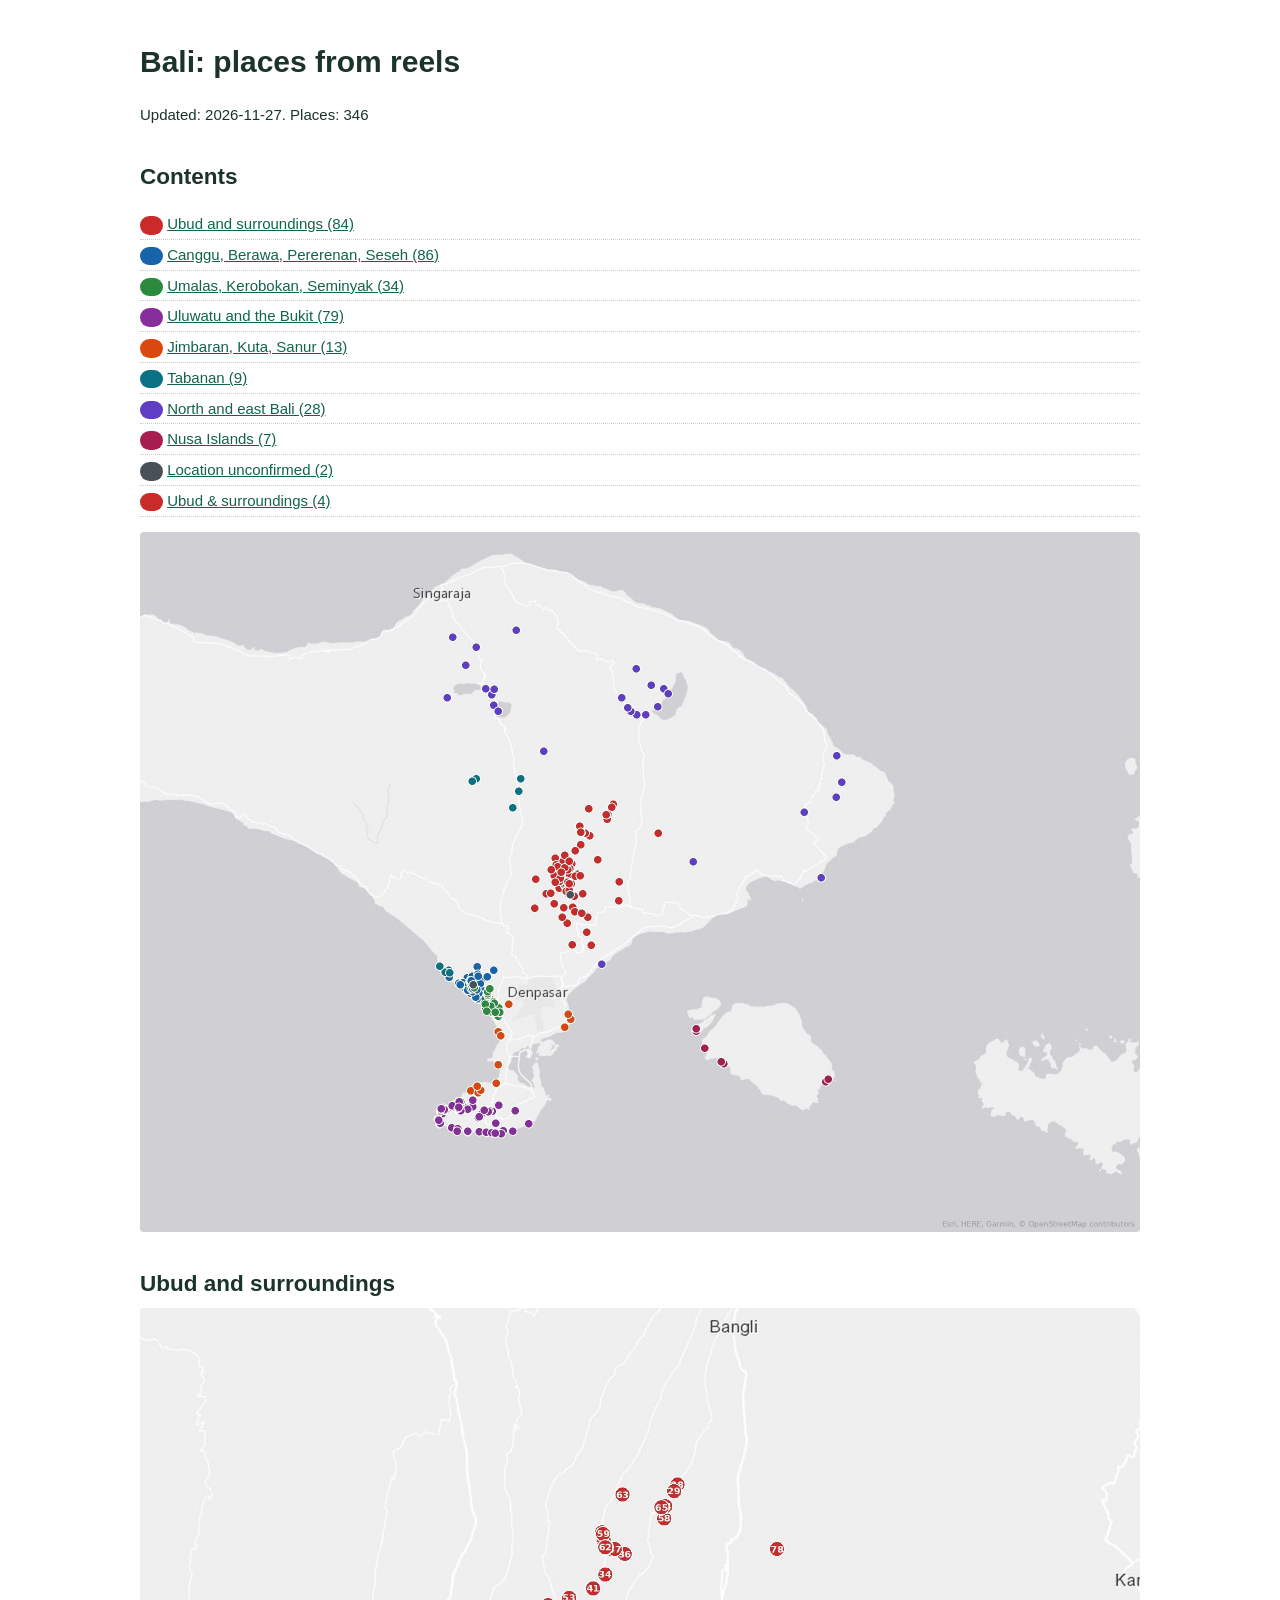
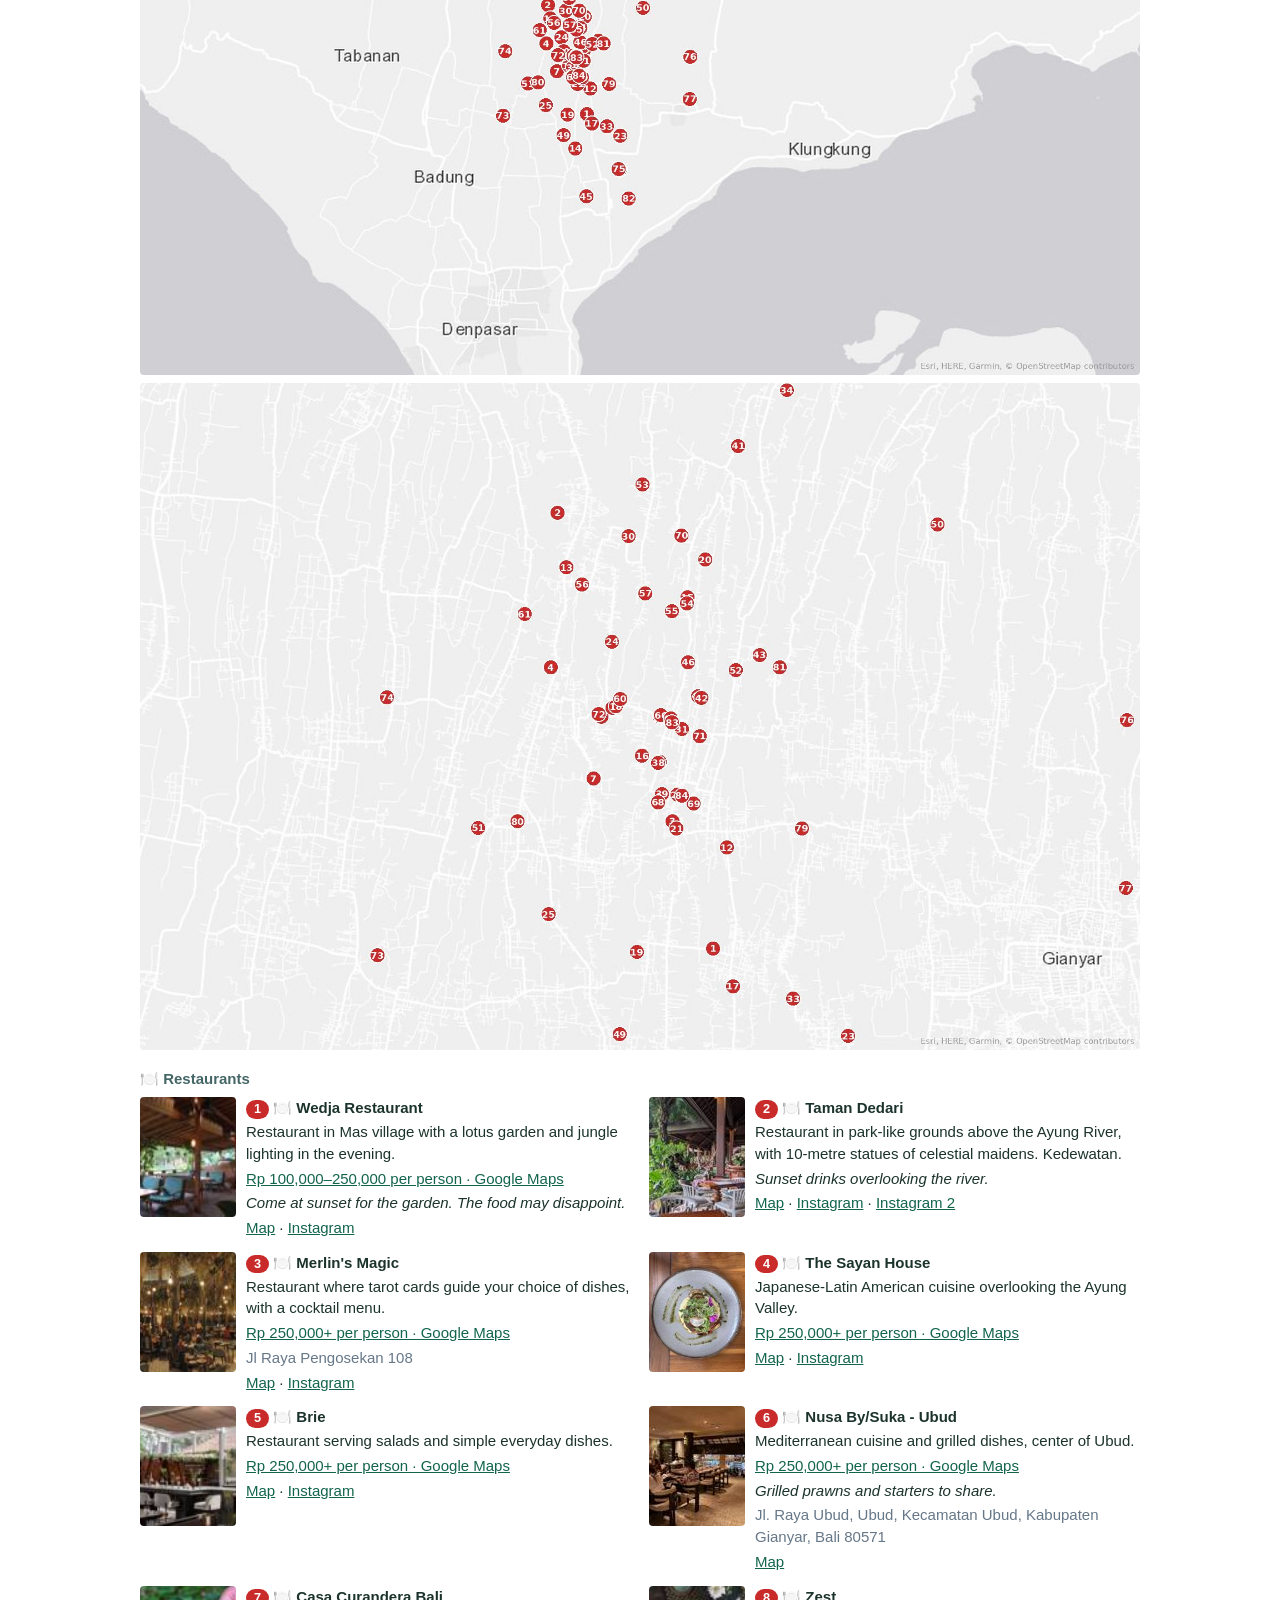
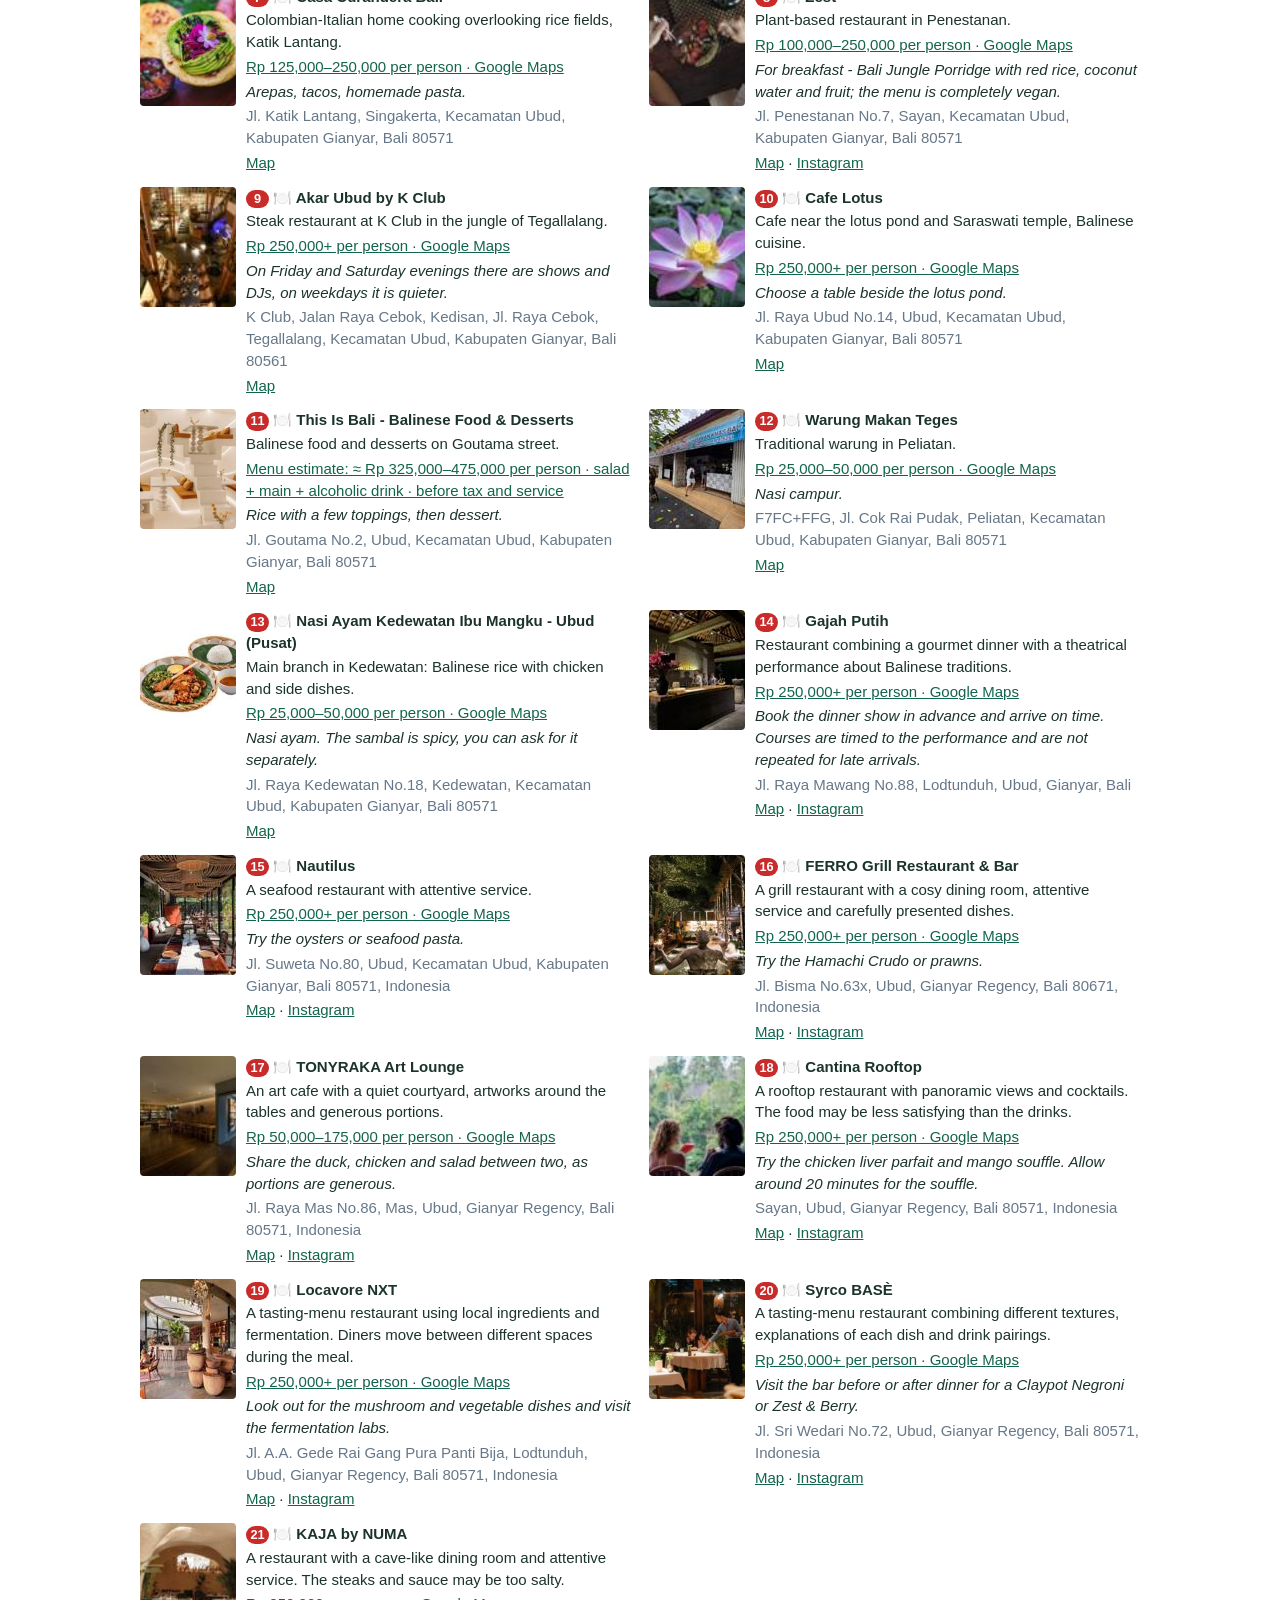
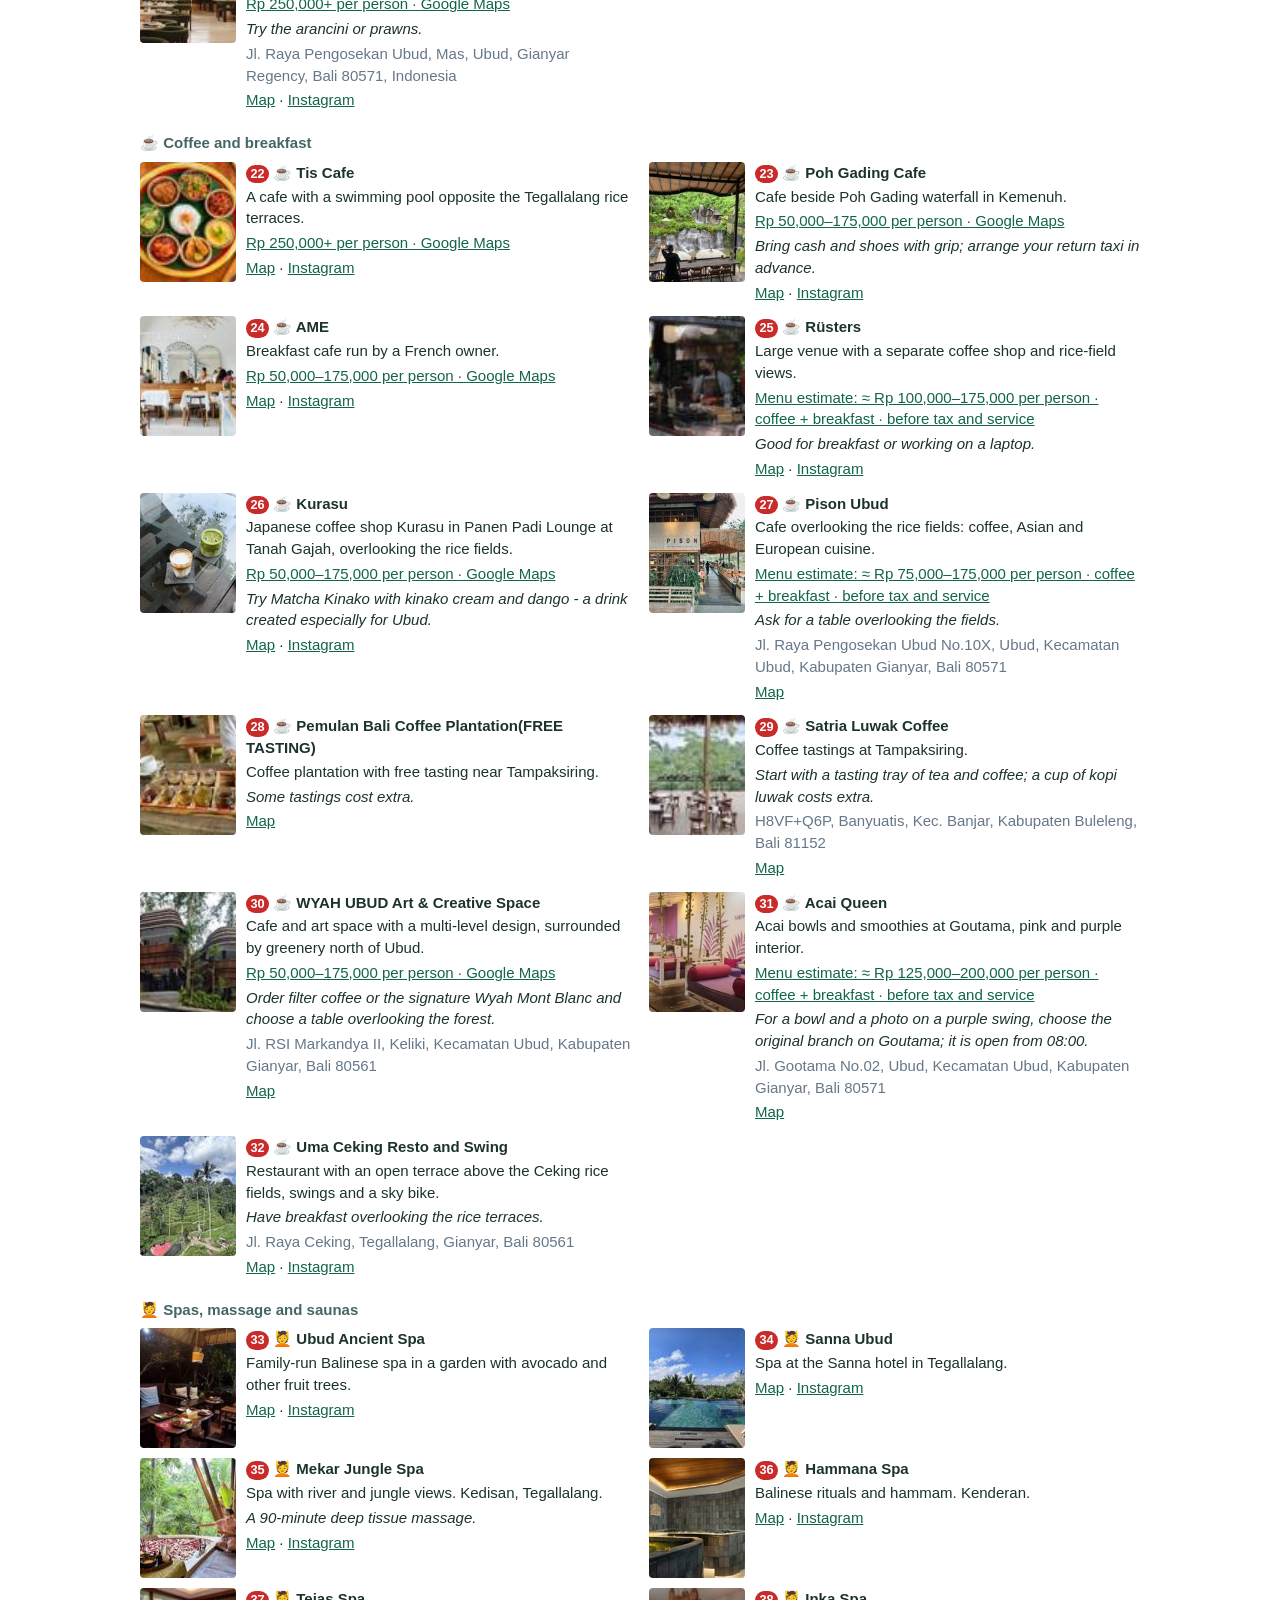
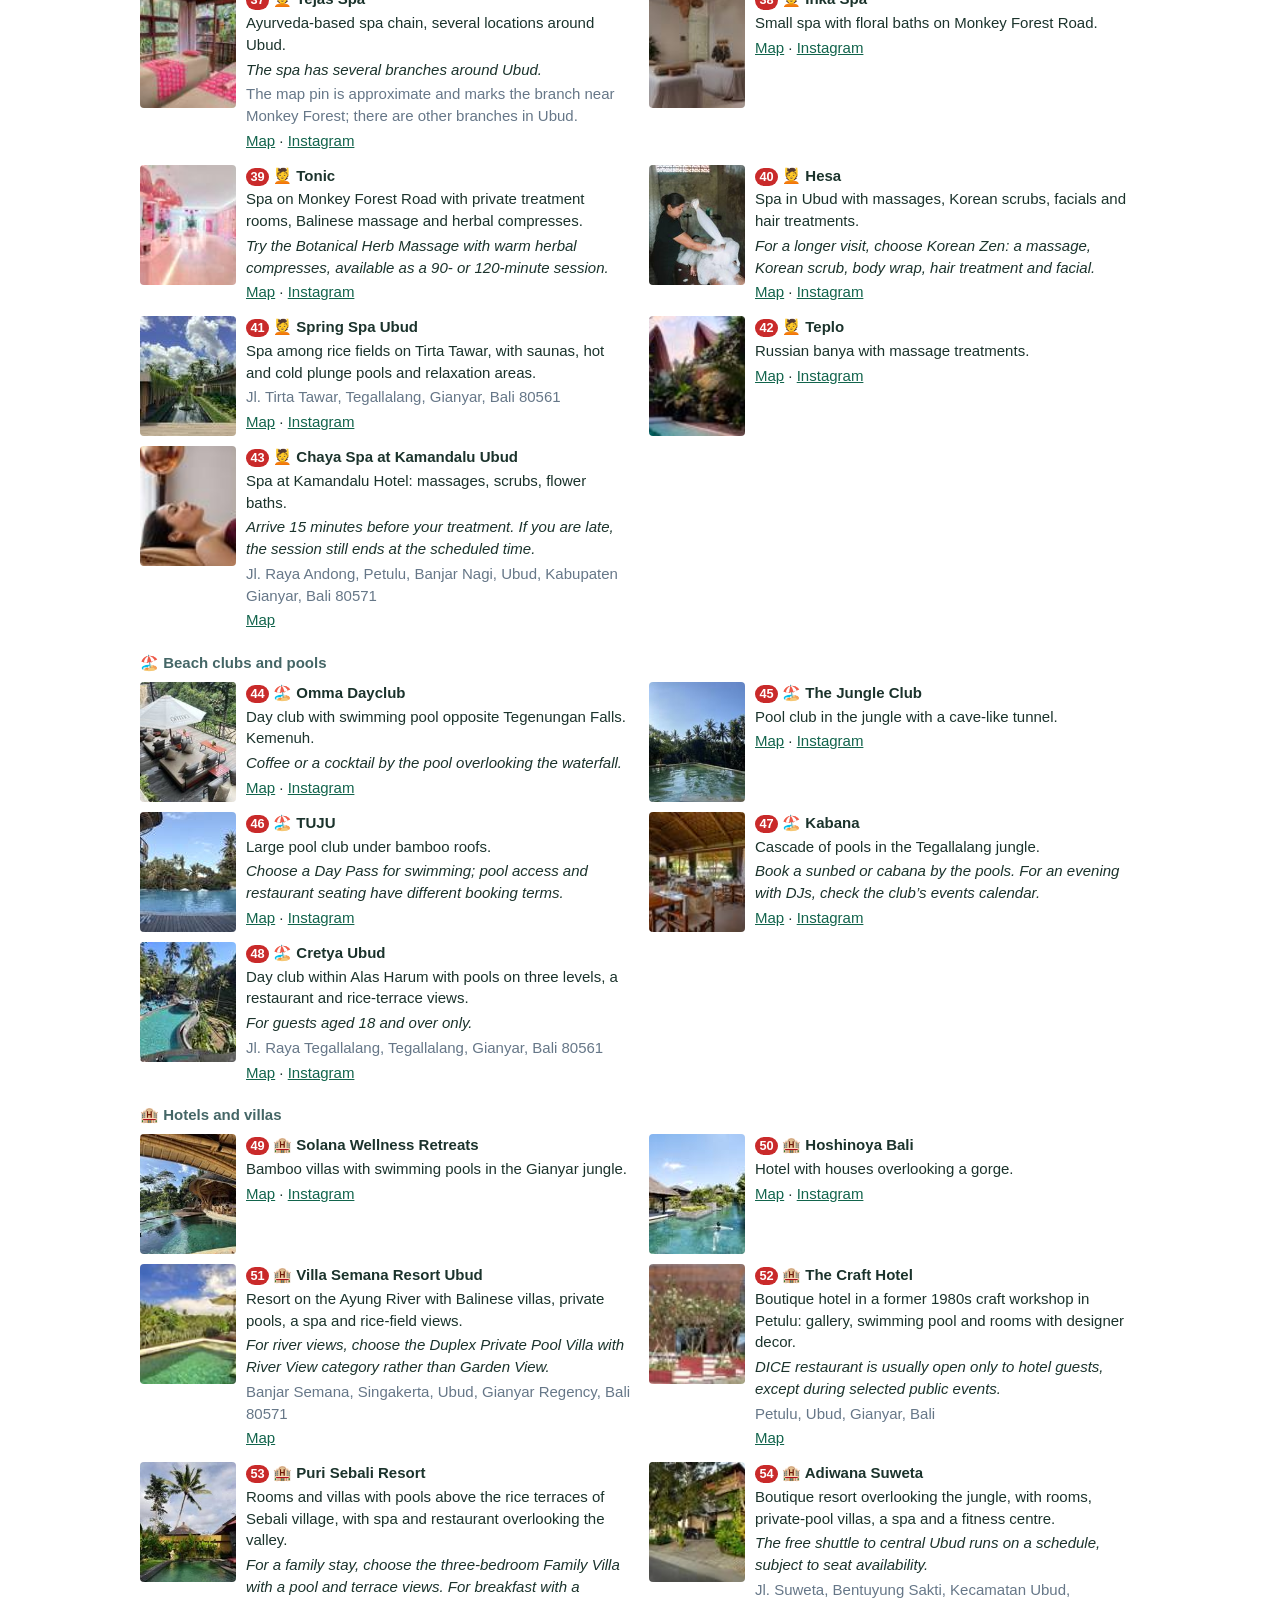
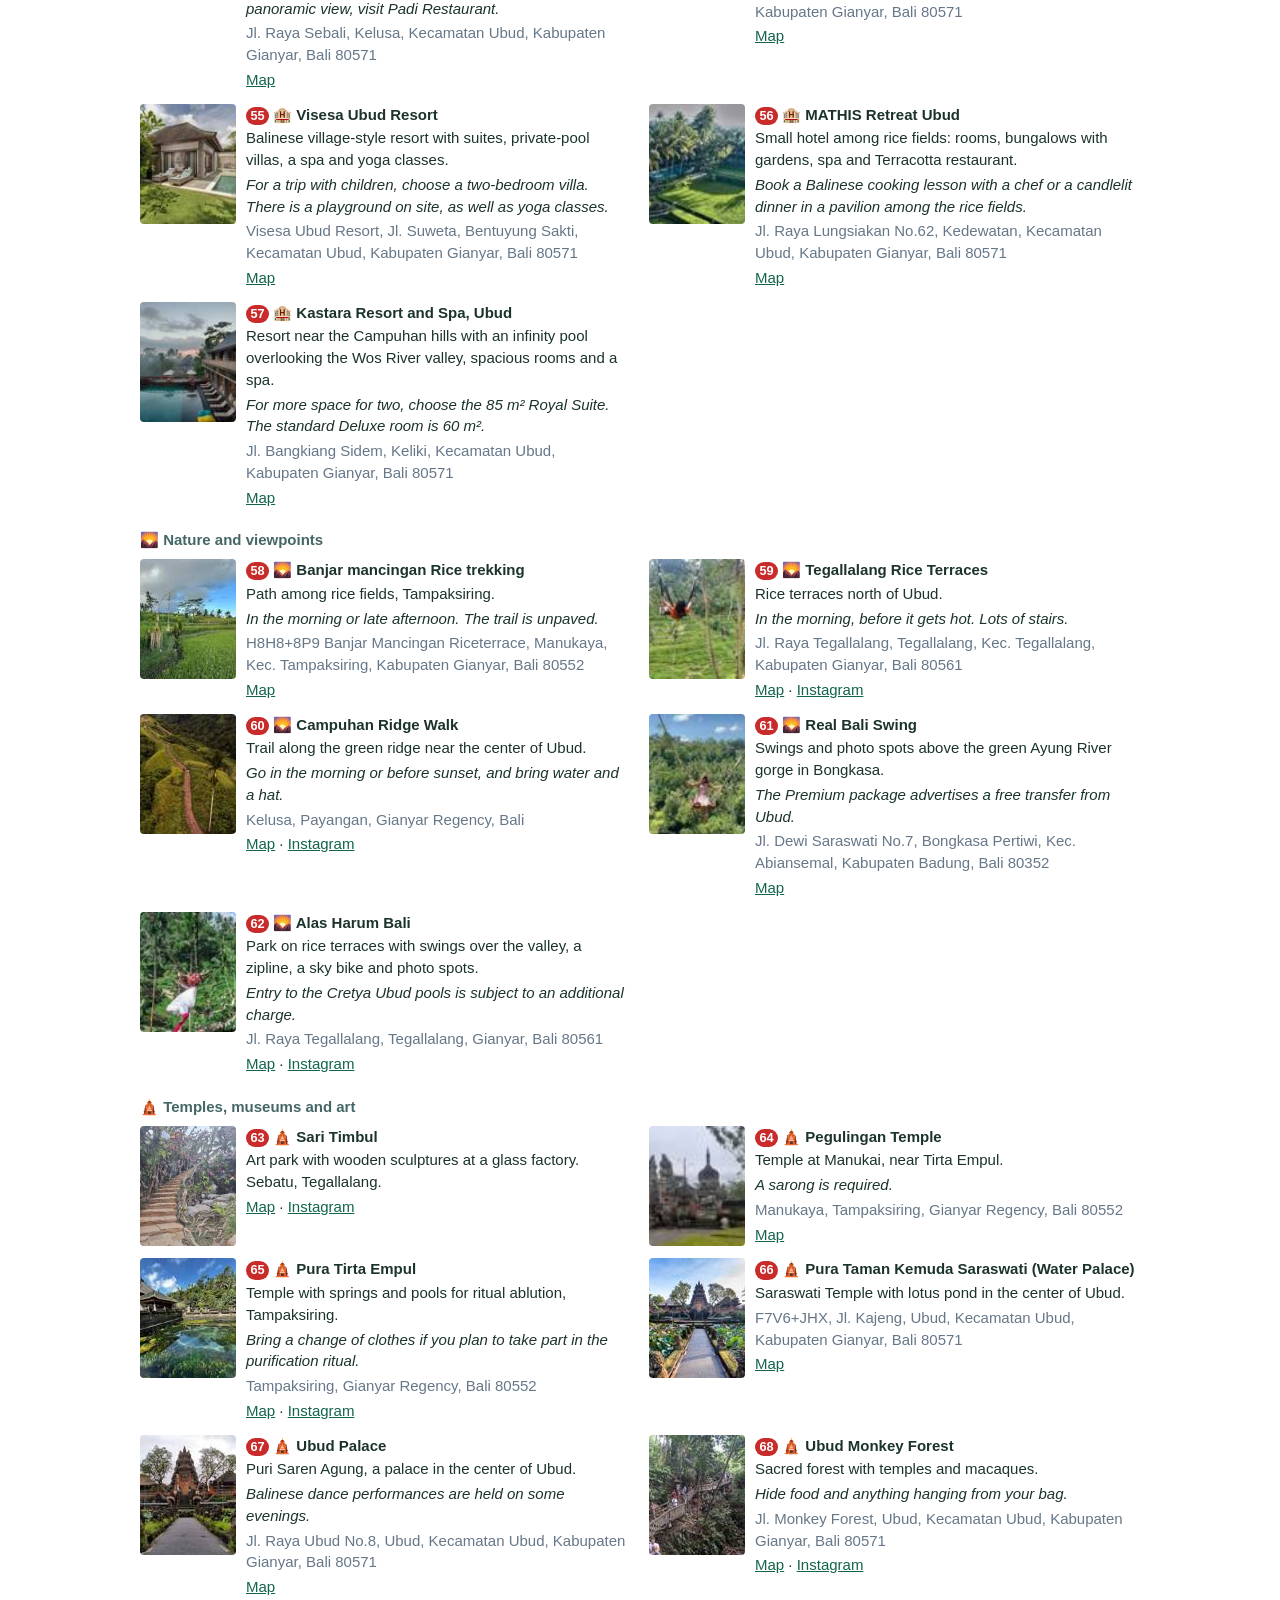
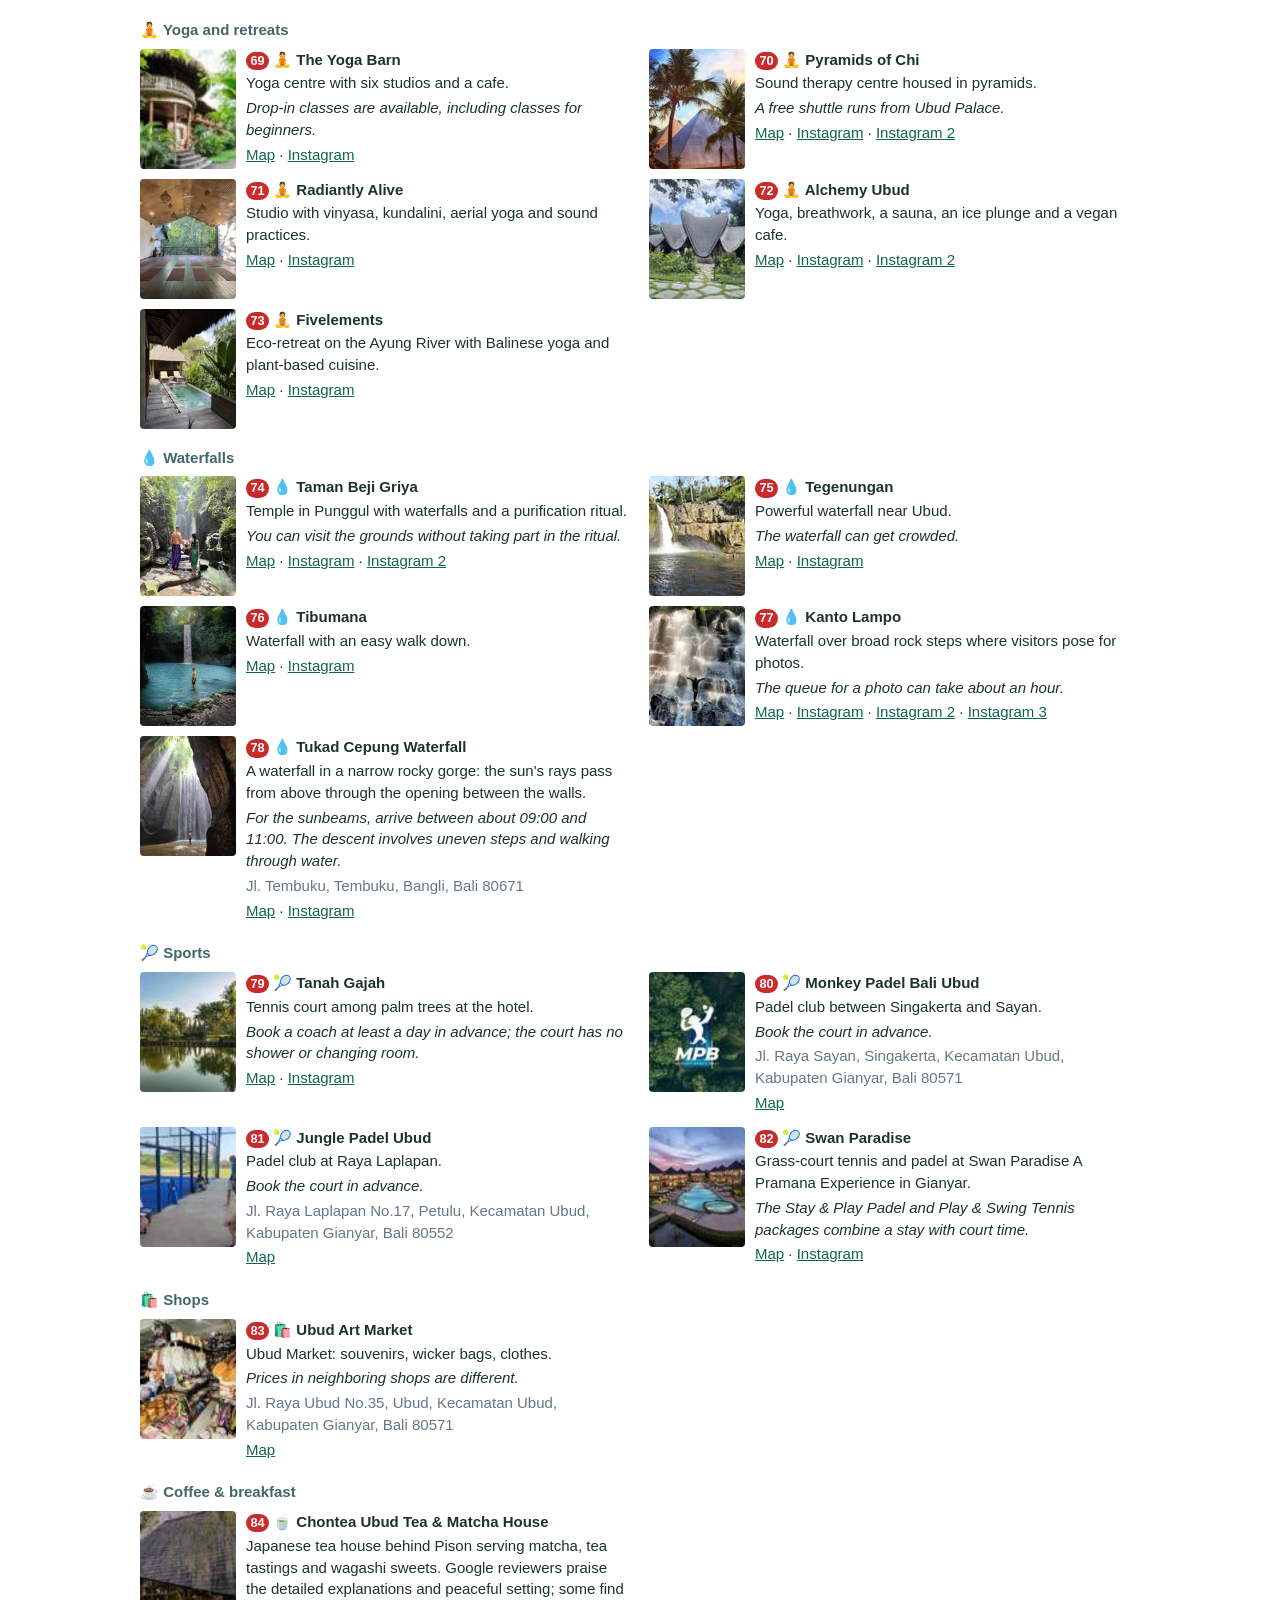
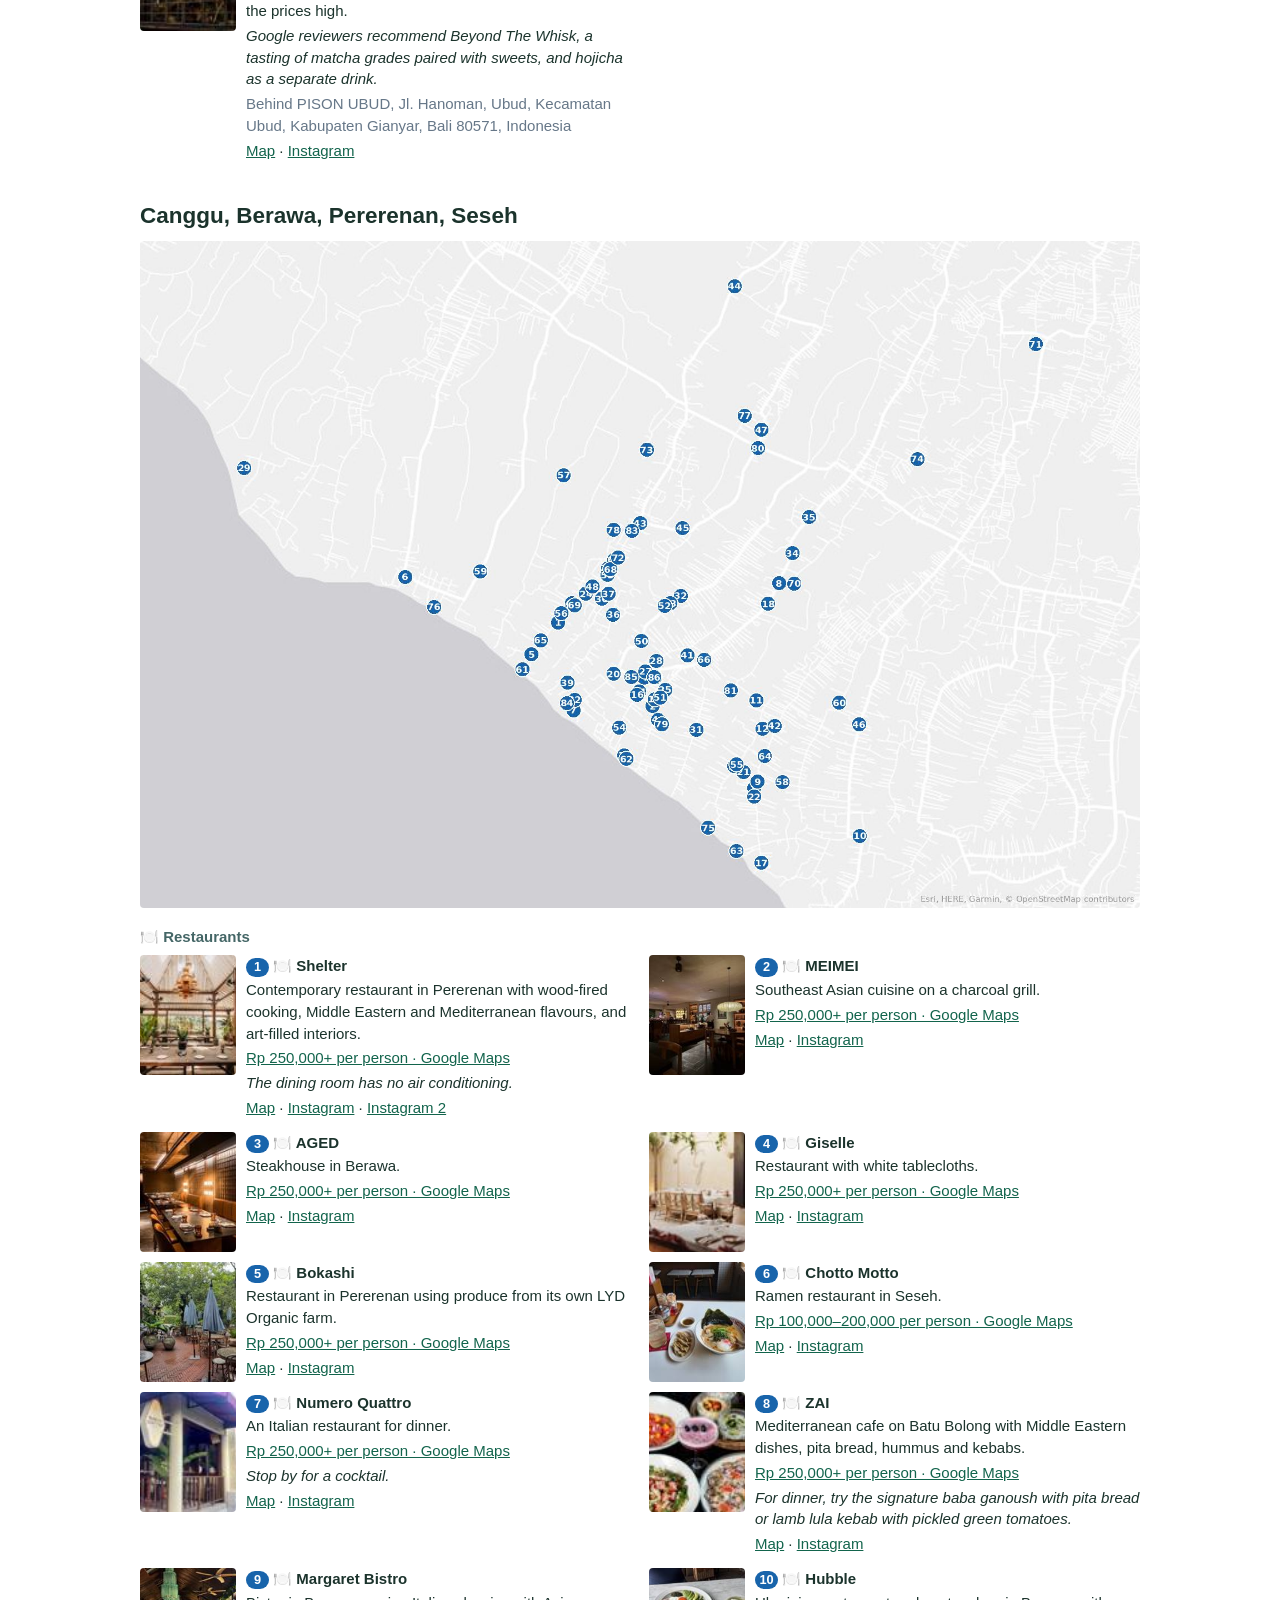
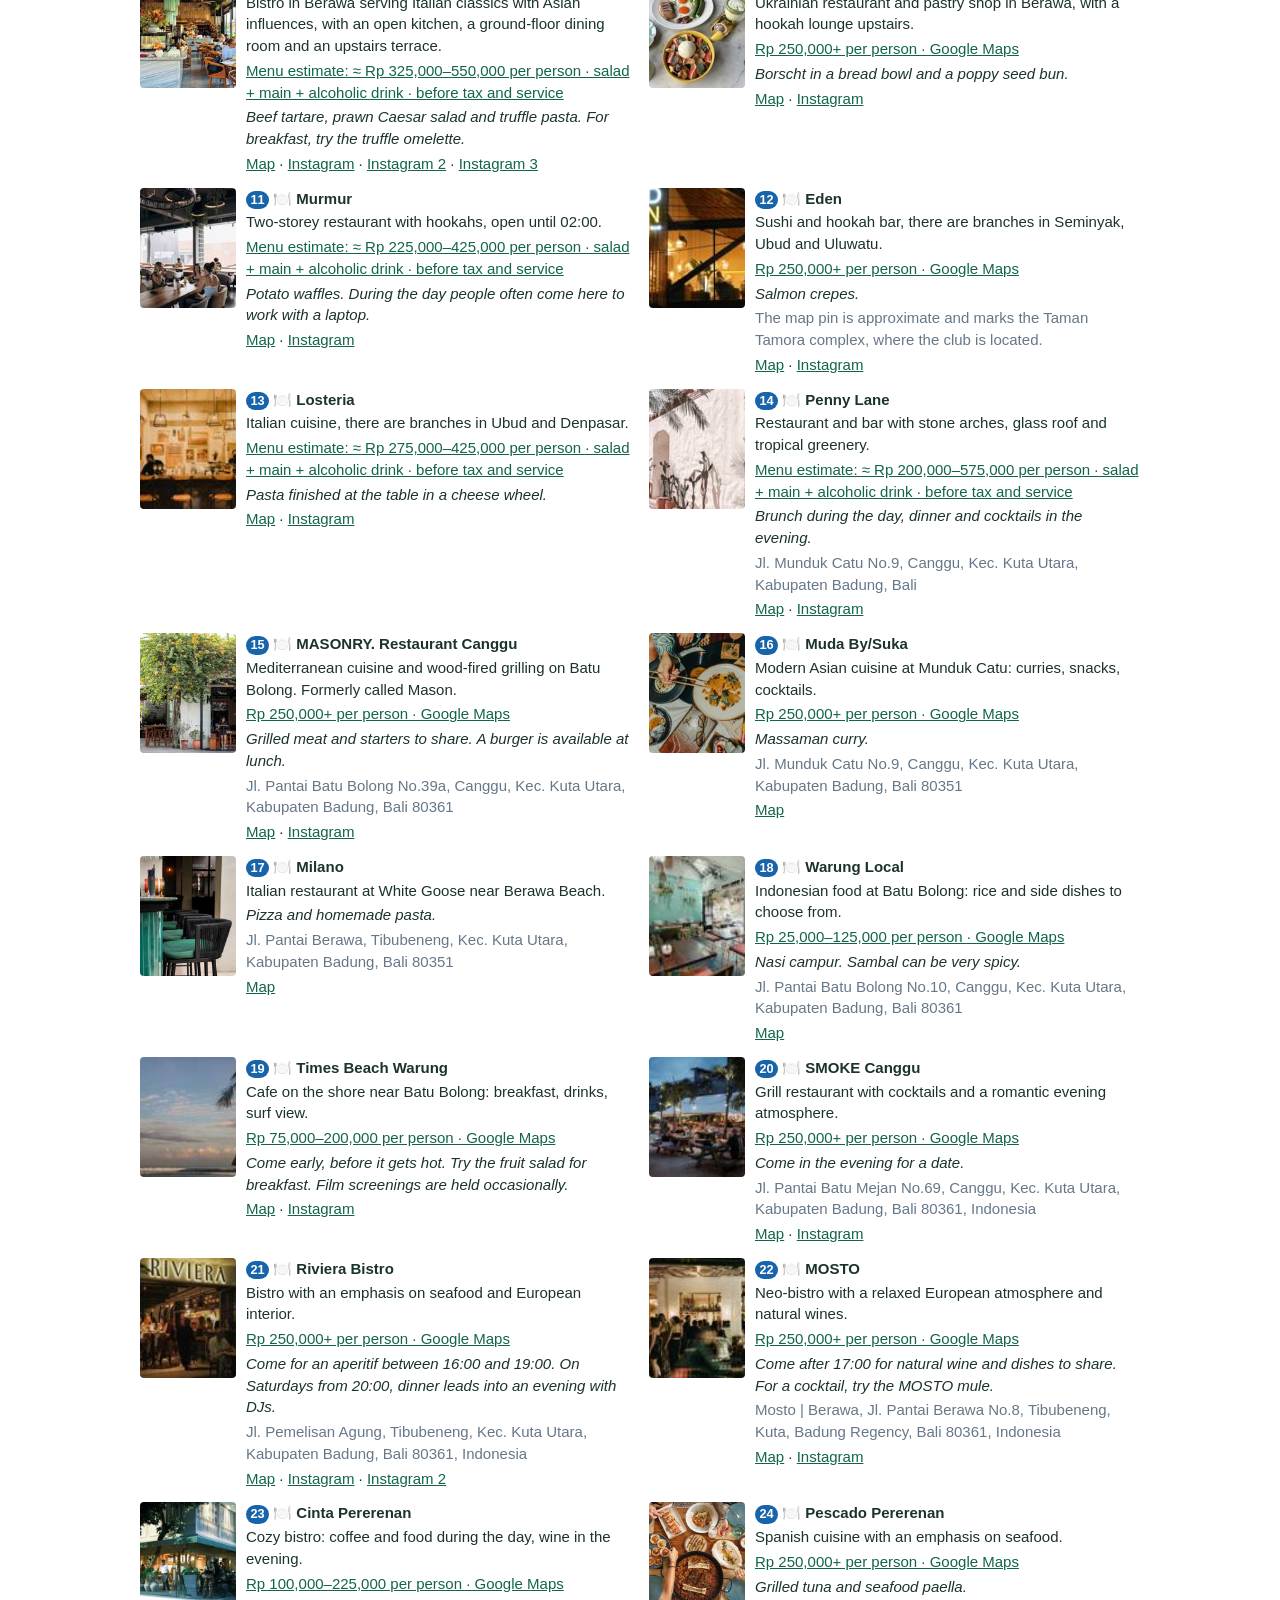
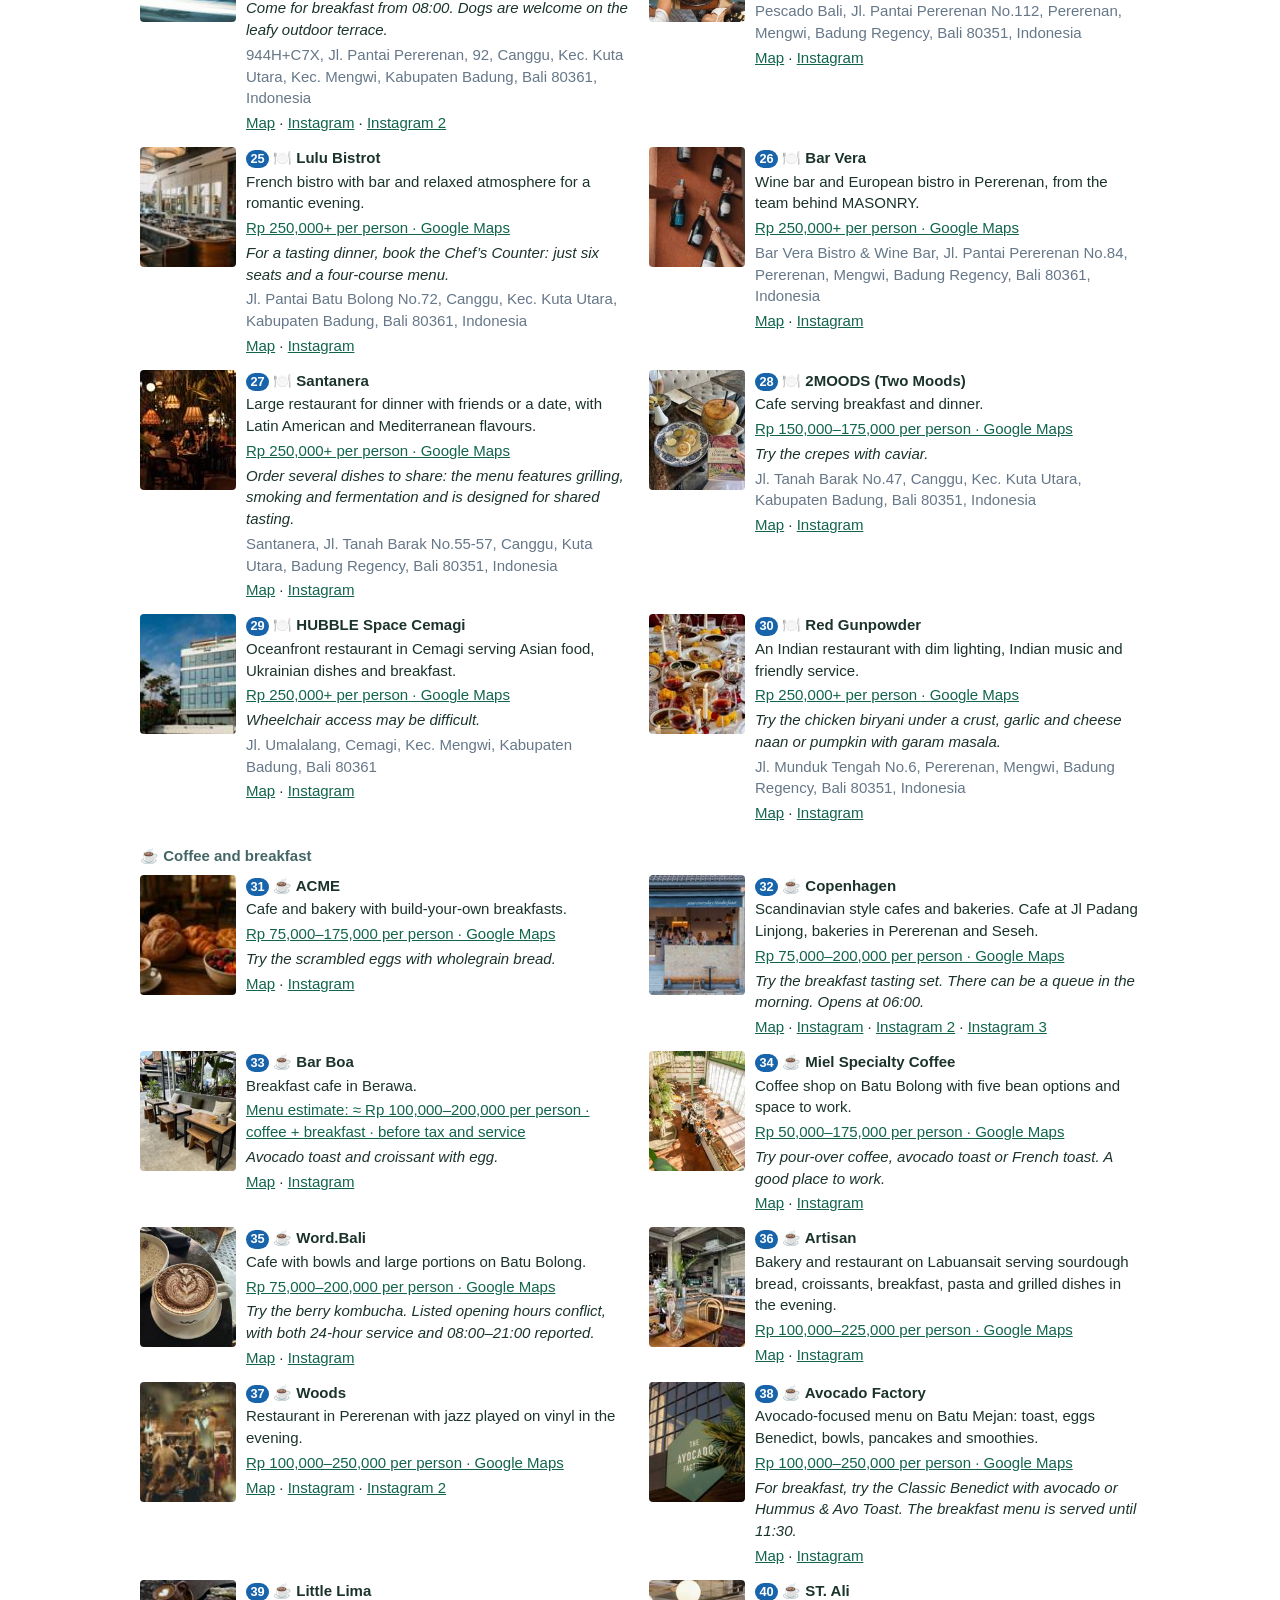
==== downloads/Bali-places-en.html @ dd390850 "Publish Bali guide" ====
<!doctype html><html lang="en"><meta charset="utf-8"><meta name="viewport" content="width=device-width,initial-scale=1"><title>Bali — place guide</title><style>body{font:15px/1.45 Arial,sans-serif;color:#1b332c;max-width:1000px;margin:auto;padding:20px;background:#fff}a{color:#12644c}h2{margin:36px 0 4px}h3{margin:18px 0 8px;font-size:1em;color:#466}.toc ol{padding:0;list-style:none}.toc li{display:flex;gap:6px;padding:4px 0;border-bottom:1px dotted #ccc}.toc a{flex:1}.toc span{color:#678}.grid{display:grid;grid-template-columns:1fr 1fr;gap:10px 18px}.card{display:flex;gap:10px;break-inside:avoid}.card img{width:96px;height:120px;object-fit:cover;flex:none;border-radius:4px}.map{display:block;width:100%;height:auto;margin:8px 0;border-radius:4px}.n{display:inline-block;min-width:1.5em;padding:0 2px;margin-right:4px;border-radius:1em;color:#fff;text-align:center;font-size:.85em}.card h4{margin:0 0 2px;font-size:1em}.card p{margin:0 0 3px}.tip{font-style:italic}.muted{color:#678}@page{size:A4;margin:12mm 12mm 14mm;@bottom-center{content:counter(page);font:9px Arial,sans-serif;color:#789}}@media print{body{font-size:10px;padding:0;max-width:none}.area{break-before:page}h2{margin-top:0}h2,h3{break-after:avoid}.card img{width:64px;height:80px}}@media(max-width:600px){.grid{grid-template-columns:1fr}}</style><body><h1>Bali: places from reels</h1><p>Updated: 2026-11-27. Places: 346</p><nav class="toc"><h2>Contents</h2><ol><li><a href="#area-0"><b class="n" style="background:#c92a2a">&nbsp;</b>Ubud and surroundings (84)</a></li><li><a href="#area-1"><b class="n" style="background:#1864ab">&nbsp;</b>Canggu, Berawa, Pererenan, Seseh (86)</a></li><li><a href="#area-2"><b class="n" style="background:#2b8a3e">&nbsp;</b>Umalas, Kerobokan, Seminyak (34)</a></li><li><a href="#area-3"><b class="n" style="background:#862e9c">&nbsp;</b>Uluwatu and the Bukit (79)</a></li><li><a href="#area-4"><b class="n" style="background:#d9480f">&nbsp;</b>Jimbaran, Kuta, Sanur (13)</a></li><li><a href="#area-5"><b class="n" style="background:#0b7285">&nbsp;</b>Tabanan (9)</a></li><li><a href="#area-6"><b class="n" style="background:#5f3dc4">&nbsp;</b>North and east Bali (28)</a></li><li><a href="#area-7"><b class="n" style="background:#a61e4d">&nbsp;</b>Nusa Islands (7)</a></li><li><a href="#area-8"><b class="n" style="background:#495057">&nbsp;</b>Location unconfirmed (2)</a></li><li><a href="#area-9"><b class="n" style="background:#c92a2a">&nbsp;</b>Ubud &amp; surroundings (4)</a></li></ol></nav><img class="map" alt="Overview map" src="[data-uri]"><section class="area" id="area-0"><h2>Ubud and surroundings</h2><img class="map" alt="Area map" src="[data-uri]"><img class="map" alt="Area centre in detail" src="[data-uri]"><h3>🍽️ Restaurants</h3><div class="grid"><article class="card"><img alt="" src="[data-uri]"><div><h4><b class="n" style="background:#c92a2a">1</b>🍽️ Wedja Restaurant</h4><p>Restaurant in Mas village with a lotus garden and jungle lighting in the evening.</p><p><a href="https://www.google.com/maps?cid=4326738287002334552">Rp 100,000–250,000 per person · Google Maps</a></p><p class="tip">Come at sunset for the garden. The food may disappoint.</p><p><a href="https://www.google.com/maps/search/?api=1&amp;query=Wedja+Restaurant+Mas+Ubud">Map</a> · <a href="https://www.instagram.com/p/DMg0bPYv8Ai/">Instagram</a></p></div></article><article class="card"><img alt="" src="[data-uri]"><div><h4><b class="n" style="background:#c92a2a">2</b>🍽️ Taman Dedari</h4><p>Restaurant in park-like grounds above the Ayung River, with 10-metre statues of celestial maidens. Kedewatan.</p><p class="tip">Sunset drinks overlooking the river.</p><p><a href="https://www.google.com/maps/search/?api=1&amp;query=Taman+Dedari+Kedewatan+Ubud">Map</a> · <a href="https://www.instagram.com/p/DVvnUqWidnO/">Instagram</a> · <a href="https://www.instagram.com/reel/DdCaP92gzRI/">Instagram 2</a></p></div></article><article class="card"><img alt="" src="[data-uri]"><div><h4><b class="n" style="background:#c92a2a">3</b>🍽️ Merlin&#x27;s Magic</h4><p>Restaurant where tarot cards guide your choice of dishes, with a cocktail menu.</p><p><a href="https://www.google.com/maps?cid=11170486939534670012">Rp 250,000+ per person · Google Maps</a></p><p class="muted">Jl Raya Pengosekan 108</p><p><a href="https://www.google.com/maps/search/?api=1&amp;query=Merlin%27s+Magic+Pengosekan+Ubud">Map</a> · <a href="https://www.instagram.com/p/DNTaUG5Nykr/">Instagram</a></p></div></article><article class="card"><img alt="" src="[data-uri]"><div><h4><b class="n" style="background:#c92a2a">4</b>🍽️ The Sayan House</h4><p>Japanese-Latin American cuisine overlooking the Ayung Valley.</p><p><a href="https://www.google.com/maps?cid=17842996982682089517">Rp 250,000+ per person · Google Maps</a></p><p><a href="https://www.google.com/maps/search/?api=1&amp;query=The+Sayan+House+Ubud">Map</a> · <a href="https://www.instagram.com/p/DYctVb-JLc1/">Instagram</a></p></div></article><article class="card"><img alt="" src="[data-uri]"><div><h4><b class="n" style="background:#c92a2a">5</b>🍽️ Brie</h4><p>Restaurant serving salads and simple everyday dishes.</p><p><a href="https://www.google.com/maps?cid=6538173961934099078">Rp 250,000+ per person · Google Maps</a></p><p><a href="https://www.google.com/maps/search/?api=1&amp;query=Brie+restaurant+Ubud">Map</a> · <a href="https://www.instagram.com/p/DUFbWaDEuIw/">Instagram</a></p></div></article><article class="card"><img alt="" src="[data-uri]"><div><h4><b class="n" style="background:#c92a2a">6</b>🍽️ Nusa By/Suka - Ubud</h4><p>Mediterranean cuisine and grilled dishes, center of Ubud.</p><p><a href="https://www.google.com/maps?cid=4572993897754005370">Rp 250,000+ per person · Google Maps</a></p><p class="tip">Grilled prawns and starters to share.</p><p class="muted">Jl. Raya Ubud, Ubud, Kecamatan Ubud, Kabupaten Gianyar, Bali 80571</p><p><a href="https://www.google.com/maps?cid=4572993897754005370">Map</a></p></div></article><article class="card"><img alt="" src="[data-uri]"><div><h4><b class="n" style="background:#c92a2a">7</b>🍽️ Casa Curandera Bali</h4><p>Colombian-Italian home cooking overlooking rice fields, Katik Lantang.</p><p><a href="https://www.google.com/maps?cid=6992307153233740821">Rp 125,000–250,000 per person · Google Maps</a></p><p class="tip">Arepas, tacos, homemade pasta.</p><p class="muted">Jl. Katik Lantang, Singakerta, Kecamatan Ubud, Kabupaten Gianyar, Bali 80571</p><p><a href="https://www.google.com/maps?cid=6992307153233740821">Map</a></p></div></article><article class="card"><img alt="" src="[data-uri]"><div><h4><b class="n" style="background:#c92a2a">8</b>🍽️ Zest</h4><p>Plant-based restaurant in Penestanan.</p><p><a href="https://www.google.com/maps?cid=17790128496168876341">Rp 100,000–250,000 per person · Google Maps</a></p><p class="tip">For breakfast - Bali Jungle Porridge with red rice, coconut water and fruit; the menu is completely vegan.</p><p class="muted">Jl. Penestanan No.7, Sayan, Kecamatan Ubud, Kabupaten Gianyar, Bali 80571</p><p><a href="https://www.google.com/maps?cid=17790128496168876341">Map</a> · <a href="https://www.instagram.com/p/DfekY6DiMRv/">Instagram</a></p></div></article><article class="card"><img alt="" src="[data-uri]"><div><h4><b class="n" style="background:#c92a2a">9</b>🍽️ Akar Ubud by K Club</h4><p>Steak restaurant at K Club in the jungle of Tegallalang.</p><p><a href="https://www.google.com/maps?cid=1150721474152856328">Rp 250,000+ per person · Google Maps</a></p><p class="tip">On Friday and Saturday evenings there are shows and DJs, on weekdays it is quieter.</p><p class="muted">K Club, Jalan Raya Cebok, Kedisan, Jl. Raya Cebok, Tegallalang, Kecamatan Ubud, Kabupaten Gianyar, Bali 80561</p><p><a href="https://www.google.com/maps?cid=1150721474152856328">Map</a></p></div></article><article class="card"><img alt="" src="[data-uri]"><div><h4><b class="n" style="background:#c92a2a">10</b>🍽️ Cafe Lotus</h4><p>Cafe near the lotus pond and Saraswati temple, Balinese cuisine.</p><p><a href="https://www.google.com/maps?cid=13958223642115454672">Rp 250,000+ per person · Google Maps</a></p><p class="tip">Choose a table beside the lotus pond.</p><p class="muted">Jl. Raya Ubud No.14, Ubud, Kecamatan Ubud, Kabupaten Gianyar, Bali 80571</p><p><a href="https://www.google.com/maps?cid=13958223642115454672">Map</a></p></div></article><article class="card"><img alt="" src="[data-uri]"><div><h4><b class="n" style="background:#c92a2a">11</b>🍽️ This Is Bali - Balinese Food &amp; Desserts</h4><p>Balinese food and desserts on Goutama street.</p><p><a href="https://thisbali.com/wp-content/uploads/2026/04/TIB-x-AIR-ASIA-FULL-MENU-2026-.pdf">Menu estimate: ≈ Rp 325,000–475,000 per person · salad + main + alcoholic drink · before tax and service</a></p><p class="tip">Rice with a few toppings, then dessert.</p><p class="muted">Jl. Goutama No.2, Ubud, Kecamatan Ubud, Kabupaten Gianyar, Bali 80571</p><p><a href="https://www.google.com/maps?cid=9850476580074208143">Map</a></p></div></article><article class="card"><img alt="" src="[data-uri]"><div><h4><b class="n" style="background:#c92a2a">12</b>🍽️ Warung Makan Teges</h4><p>Traditional warung in Peliatan.</p><p><a href="https://www.google.com/maps?cid=11219235943791664080">Rp 25,000–50,000 per person · Google Maps</a></p><p class="tip">Nasi campur.</p><p class="muted">F7FC+FFG, Jl. Cok Rai Pudak, Peliatan, Kecamatan Ubud, Kabupaten Gianyar, Bali 80571</p><p><a href="https://www.google.com/maps?cid=11219235943791664080">Map</a></p></div></article><article class="card"><img alt="" src="[data-uri]"><div><h4><b class="n" style="background:#c92a2a">13</b>🍽️ Nasi Ayam Kedewatan Ibu Mangku - Ubud (Pusat)</h4><p>Main branch in Kedewatan: Balinese rice with chicken and side dishes.</p><p><a href="https://www.google.com/maps?cid=7731223214765505752">Rp 25,000–50,000 per person · Google Maps</a></p><p class="tip">Nasi ayam. The sambal is spicy, you can ask for it separately.</p><p class="muted">Jl. Raya Kedewatan No.18, Kedewatan, Kecamatan Ubud, Kabupaten Gianyar, Bali 80571</p><p><a href="https://www.google.com/maps?cid=7731223214765505752">Map</a></p></div></article><article class="card"><img alt="" src="[data-uri]"><div><h4><b class="n" style="background:#c92a2a">14</b>🍽️ Gajah Putih</h4><p>Restaurant combining a gourmet dinner with a theatrical performance about Balinese traditions.</p><p><a href="https://www.google.com/maps?cid=1106557933132530064">Rp 250,000+ per person · Google Maps</a></p><p class="tip">Book the dinner show in advance and arrive on time. Courses are timed to the performance and are not repeated for late arrivals.</p><p class="muted">Jl. Raya Mawang No.88, Lodtunduh, Ubud, Gianyar, Bali</p><p><a href="https://www.google.com/maps?q=-8.5628464,115.2620544">Map</a> · <a href="https://www.instagram.com/p/DgCHwj3j4S7/">Instagram</a></p></div></article><article class="card"><img alt="" src="[data-uri]"><div><h4><b class="n" style="background:#c92a2a">15</b>🍽️ Nautilus</h4><p>A seafood restaurant with attentive service.</p><p><a href="https://www.google.com/maps?cid=16210507202847911656">Rp 250,000+ per person · Google Maps</a></p><p class="tip">Try the oysters or seafood pasta.</p><p class="muted">Jl. Suweta No.80, Ubud, Kecamatan Ubud, Kabupaten Gianyar, Bali 80571, Indonesia</p><p><a href="https://www.google.com/maps?cid=16210507202847911656">Map</a> · <a href="https://www.instagram.com/p/Df6yBBqE9jA/">Instagram</a></p></div></article><article class="card"><img alt="" src="[data-uri]"><div><h4><b class="n" style="background:#c92a2a">16</b>🍽️ FERRO Grill Restaurant &amp; Bar</h4><p>A grill restaurant with a cosy dining room, attentive service and carefully presented dishes.</p><p><a href="https://www.google.com/maps?cid=17431579706900727120">Rp 250,000+ per person · Google Maps</a></p><p class="tip">Try the Hamachi Crudo or prawns.</p><p class="muted">Jl. Bisma No.63x, Ubud, Gianyar Regency, Bali 80671, Indonesia</p><p><a href="https://www.google.com/maps?cid=17431579706900727120">Map</a> · <a href="https://www.instagram.com/p/Df6yBBqE9jA/">Instagram</a></p></div></article><article class="card"><img alt="" src="[data-uri]"><div><h4><b class="n" style="background:#c92a2a">17</b>🍽️ TONYRAKA Art Lounge</h4><p>An art cafe with a quiet courtyard, artworks around the tables and generous portions.</p><p><a href="https://www.google.com/maps?cid=6187899568400162114">Rp 50,000–175,000 per person · Google Maps</a></p><p class="tip">Share the duck, chicken and salad between two, as portions are generous.</p><p class="muted">Jl. Raya Mas No.86, Mas, Ubud, Gianyar Regency, Bali 80571, Indonesia</p><p><a href="https://www.google.com/maps?cid=6187899568400162114">Map</a> · <a href="https://www.instagram.com/p/Df6yBBqE9jA/">Instagram</a></p></div></article><article class="card"><img alt="" src="[data-uri]"><div><h4><b class="n" style="background:#c92a2a">18</b>🍽️ Cantina Rooftop</h4><p>A rooftop restaurant with panoramic views and cocktails. The food may be less satisfying than the drinks.</p><p><a href="https://www.google.com/maps?cid=15496241378287505625">Rp 250,000+ per person · Google Maps</a></p><p class="tip">Try the chicken liver parfait and mango souffle. Allow around 20 minutes for the souffle.</p><p class="muted">Sayan, Ubud, Gianyar Regency, Bali 80571, Indonesia</p><p><a href="https://www.google.com/maps?cid=15496241378287505625">Map</a> · <a href="https://www.instagram.com/p/Df6yBBqE9jA/">Instagram</a></p></div></article><article class="card"><img alt="" src="[data-uri]"><div><h4><b class="n" style="background:#c92a2a">19</b>🍽️ Locavore NXT</h4><p>A tasting-menu restaurant using local ingredients and fermentation. Diners move between different spaces during the meal.</p><p><a href="https://www.google.com/maps?cid=6517086824827002704">Rp 250,000+ per person · Google Maps</a></p><p class="tip">Look out for the mushroom and vegetable dishes and visit the fermentation labs.</p><p class="muted">Jl. A.A. Gede Rai Gang Pura Panti Bija, Lodtunduh, Ubud, Gianyar Regency, Bali 80571, Indonesia</p><p><a href="https://www.google.com/maps?cid=6517086824827002704">Map</a> · <a href="https://www.instagram.com/p/Df6yBBqE9jA/">Instagram</a></p></div></article><article class="card"><img alt="" src="[data-uri]"><div><h4><b class="n" style="background:#c92a2a">20</b>🍽️ Syrco BASÈ</h4><p>A tasting-menu restaurant combining different textures, explanations of each dish and drink pairings.</p><p><a href="https://www.google.com/maps?cid=7123893613414143834">Rp 250,000+ per person · Google Maps</a></p><p class="tip">Visit the bar before or after dinner for a Claypot Negroni or Zest &amp; Berry.</p><p class="muted">Jl. Sri Wedari No.72, Ubud, Gianyar Regency, Bali 80571, Indonesia</p><p><a href="https://www.google.com/maps?cid=7123893613414143834">Map</a> · <a href="https://www.instagram.com/p/Df6yBBqE9jA/">Instagram</a></p></div></article><article class="card"><img alt="" src="[data-uri]"><div><h4><b class="n" style="background:#c92a2a">21</b>🍽️ KAJA by NUMA</h4><p>A restaurant with a cave-like dining room and attentive service. The steaks and sauce may be too salty.</p><p><a href="https://www.google.com/maps?cid=4400759112690478716">Rp 250,000+ per person · Google Maps</a></p><p class="tip">Try the arancini or prawns.</p><p class="muted">Jl. Raya Pengosekan Ubud, Mas, Ubud, Gianyar Regency, Bali 80571, Indonesia</p><p><a href="https://www.google.com/maps?cid=4400759112690478716">Map</a> · <a href="https://www.instagram.com/p/Df6yBBqE9jA/">Instagram</a></p></div></article></div><h3>☕ Coffee and breakfast</h3><div class="grid"><article class="card"><img alt="" src="[data-uri]"><div><h4><b class="n" style="background:#c92a2a">22</b>☕ Tis Cafe</h4><p>A cafe with a swimming pool opposite the Tegallalang rice terraces.</p><p><a href="https://www.google.com/maps?cid=11585292690888752632">Rp 250,000+ per person · Google Maps</a></p><p><a href="https://www.google.com/maps/search/?api=1&amp;query=Tis+Cafe+Tegallalang">Map</a> · <a href="https://www.instagram.com/p/DYctVb-JLc1/">Instagram</a></p></div></article><article class="card"><img alt="" src="[data-uri]"><div><h4><b class="n" style="background:#c92a2a">23</b>☕ Poh Gading Cafe</h4><p>Cafe beside Poh Gading waterfall in Kemenuh.</p><p><a href="https://www.google.com/maps?cid=17178827798434079723">Rp 50,000–175,000 per person · Google Maps</a></p><p class="tip">Bring cash and shoes with grip; arrange your return taxi in advance.</p><p><a href="https://www.google.com/maps/search/?api=1&amp;query=Poh+Gading+Waterfall+Cafe+Kemenuh">Map</a> · <a href="https://www.instagram.com/p/DfXiUM8JcTf/">Instagram</a></p></div></article><article class="card"><img alt="" src="[data-uri]"><div><h4><b class="n" style="background:#c92a2a">24</b>☕ AME</h4><p>Breakfast cafe run by a French owner.</p><p><a href="https://www.google.com/maps?cid=3156213661081266396">Rp 50,000–175,000 per person · Google Maps</a></p><p><a href="https://www.google.com/maps/search/?api=1&amp;query=AME+cafe+Ubud">Map</a> · <a href="https://www.instagram.com/p/DUFbWaDEuIw/">Instagram</a></p></div></article><article class="card"><img alt="" src="[data-uri]"><div><h4><b class="n" style="background:#c92a2a">25</b>☕ Rüsters</h4><p>Large venue with a separate coffee shop and rice-field views.</p><p><a href="https://rusters.com/wp-content/uploads/2026/07/Daily-Menu.pdf">Menu estimate: ≈ Rp 100,000–175,000 per person · coffee + breakfast · before tax and service</a></p><p class="tip">Good for breakfast or working on a laptop.</p><p><a href="https://www.google.com/maps/search/?api=1&amp;query=Rusters+Ubud">Map</a> · <a href="https://www.instagram.com/p/DUXboQaEmac/">Instagram</a></p></div></article><article class="card"><img alt="" src="[data-uri]"><div><h4><b class="n" style="background:#c92a2a">26</b>☕ Kurasu</h4><p>Japanese coffee shop Kurasu in Panen Padi Lounge at Tanah Gajah, overlooking the rice fields.</p><p><a href="https://www.google.com/maps?cid=155372690860530017">Rp 50,000–175,000 per person · Google Maps</a></p><p class="tip">Try Matcha Kinako with kinako cream and dango - a drink created especially for Ubud.</p><p><a href="https://www.google.com/maps/search/?api=1&amp;query=Kurasu+Ubud">Map</a> · <a href="https://www.instagram.com/p/DUXboQaEmac/">Instagram</a></p></div></article><article class="card"><img alt="" src="[data-uri]"><div><h4><b class="n" style="background:#c92a2a">27</b>☕ Pison Ubud</h4><p>Cafe overlooking the rice fields: coffee, Asian and European cuisine.</p><p><a href="https://pisonindonesia.com/wp-content/uploads/2026/02/pison-ubud-menu-2026.pdf">Menu estimate: ≈ Rp 75,000–175,000 per person · coffee + breakfast · before tax and service</a></p><p class="tip">Ask for a table overlooking the fields.</p><p class="muted">Jl. Raya Pengosekan Ubud No.10X, Ubud, Kecamatan Ubud, Kabupaten Gianyar, Bali 80571</p><p><a href="https://www.google.com/maps?cid=9642077412915361450">Map</a></p></div></article><article class="card"><img alt="" src="[data-uri]"><div><h4><b class="n" style="background:#c92a2a">28</b>☕ Pemulan Bali Coffee Plantation(FREE TASTING)</h4><p>Coffee plantation with free tasting near Tampaksiring.</p><p class="tip">Some tastings cost extra.</p><p><a href="https://www.google.com/maps?cid=17474950841294990788">Map</a></p></div></article><article class="card"><img alt="" src="[data-uri]"><div><h4><b class="n" style="background:#c92a2a">29</b>☕ Satria Luwak Coffee</h4><p>Coffee tastings at Tampaksiring.</p><p class="tip">Start with a tasting tray of tea and coffee; a cup of kopi luwak costs extra.</p><p class="muted">H8VF+Q6P, Banyuatis, Kec. Banjar, Kabupaten Buleleng, Bali 81152</p><p><a href="https://www.google.com/maps?cid=8935135994807147055">Map</a></p></div></article><article class="card"><img alt="" src="[data-uri]"><div><h4><b class="n" style="background:#c92a2a">30</b>☕ WYAH UBUD Art &amp; Creative Space</h4><p>Cafe and art space with a multi-level design, surrounded by greenery north of Ubud.</p><p><a href="https://www.google.com/maps?cid=999995929127558694">Rp 50,000–175,000 per person · Google Maps</a></p><p class="tip">Order filter coffee or the signature Wyah Mont Blanc and choose a table overlooking the forest.</p><p class="muted">Jl. RSI Markandya II, Keliki, Kecamatan Ubud, Kabupaten Gianyar, Bali 80561</p><p><a href="https://www.google.com/maps?cid=999995929127558694">Map</a></p></div></article><article class="card"><img alt="" src="[data-uri]"><div><h4><b class="n" style="background:#c92a2a">31</b>☕ Acai Queen</h4><p>Acai bowls and smoothies at Goutama, pink and purple interior.</p><p><a href="https://acaiqueenbar.com/wp-content/uploads/2025/11/Acai-Queen-Bar-New-Menu-2025.pdf">Menu estimate: ≈ Rp 125,000–200,000 per person · coffee + breakfast · before tax and service</a></p><p class="tip">For a bowl and a photo on a purple swing, choose the original branch on Goutama; it is open from 08:00.</p><p class="muted">Jl. Gootama No.02, Ubud, Kecamatan Ubud, Kabupaten Gianyar, Bali 80571</p><p><a href="https://www.google.com/maps?cid=17164050514134337299">Map</a></p></div></article><article class="card"><img alt="" src="[data-uri]"><div><h4><b class="n" style="background:#c92a2a">32</b>☕ Uma Ceking Resto and Swing</h4><p>Restaurant with an open terrace above the Ceking rice fields, swings and a sky bike.</p><p class="tip">Have breakfast overlooking the rice terraces.</p><p class="muted">Jl. Raya Ceking, Tegallalang, Gianyar, Bali 80561</p><p><a href="https://www.google.com/maps?cid=17161175547505989017">Map</a> · <a href="https://www.instagram.com/reel/DdCaP92gzRI/">Instagram</a></p></div></article></div><h3>💆 Spas, massage and saunas</h3><div class="grid"><article class="card"><img alt="" src="[data-uri]"><div><h4><b class="n" style="background:#c92a2a">33</b>💆 Ubud Ancient Spa</h4><p>Family-run Balinese spa in a garden with avocado and other fruit trees.</p><p><a href="https://www.google.com/maps/search/?api=1&amp;query=Ubud+Ancient+Spa">Map</a> · <a href="https://www.instagram.com/p/DfchDsDSH4X/">Instagram</a></p></div></article><article class="card"><img alt="" src="[data-uri]"><div><h4><b class="n" style="background:#c92a2a">34</b>💆 Sanna Ubud</h4><p>Spa at the Sanna hotel in Tegallalang.</p><p><a href="https://www.google.com/maps/search/?api=1&amp;query=Sanna+Ubud+Tegallalang">Map</a> · <a href="https://www.instagram.com/p/DcCtTSvKjhw/">Instagram</a></p></div></article><article class="card"><img alt="" src="[data-uri]"><div><h4><b class="n" style="background:#c92a2a">35</b>💆 Mekar Jungle Spa</h4><p>Spa with river and jungle views. Kedisan, Tegallalang.</p><p class="tip">A 90-minute deep tissue massage.</p><p><a href="https://www.google.com/maps/search/?api=1&amp;query=Mekar+Ubud+Jungle+Spa">Map</a> · <a href="https://www.instagram.com/p/DYodWC1shVG/">Instagram</a></p></div></article><article class="card"><img alt="" src="[data-uri]"><div><h4><b class="n" style="background:#c92a2a">36</b>💆 Hammana Spa</h4><p>Balinese rituals and hammam. Kenderan.</p><p><a href="https://www.google.com/maps/search/?api=1&amp;query=Hammana+Spa+Ubud">Map</a> · <a href="https://www.instagram.com/p/DYodWC1shVG/">Instagram</a></p></div></article><article class="card"><img alt="" src="[data-uri]"><div><h4><b class="n" style="background:#c92a2a">37</b>💆 Tejas Spa</h4><p>Ayurveda-based spa chain, several locations around Ubud.</p><p class="tip">The spa has several branches around Ubud.</p><p class="muted">The map pin is approximate and marks the branch near Monkey Forest; there are other branches in Ubud.</p><p><a href="https://www.google.com/maps/search/?api=1&amp;query=Tejas+Spa+Ubud">Map</a> · <a href="https://www.instagram.com/p/DYodWC1shVG/">Instagram</a></p></div></article><article class="card"><img alt="" src="[data-uri]"><div><h4><b class="n" style="background:#c92a2a">38</b>💆 Inka Spa</h4><p>Small spa with floral baths on Monkey Forest Road.</p><p><a href="https://www.google.com/maps/search/?api=1&amp;query=Inka+Spa+Ubud">Map</a> · <a href="https://www.instagram.com/p/DYodWC1shVG/">Instagram</a></p></div></article><article class="card"><img alt="" src="[data-uri]"><div><h4><b class="n" style="background:#c92a2a">39</b>💆 Tonic</h4><p>Spa on Monkey Forest Road with private treatment rooms, Balinese massage and herbal compresses.</p><p class="tip">Try the Botanical Herb Massage with warm herbal compresses, available as a 90- or 120-minute session.</p><p><a href="https://www.google.com/maps/search/?api=1&amp;query=Tonic+Massage+Ubud">Map</a> · <a href="https://www.instagram.com/p/DYodWC1shVG/">Instagram</a></p></div></article><article class="card"><img alt="" src="[data-uri]"><div><h4><b class="n" style="background:#c92a2a">40</b>💆 Hesa</h4><p>Spa in Ubud with massages, Korean scrubs, facials and hair treatments.</p><p class="tip">For a longer visit, choose Korean Zen: a massage, Korean scrub, body wrap, hair treatment and facial.</p><p><a href="https://www.google.com/maps/search/?api=1&amp;query=Hesa+Spa+Ubud">Map</a> · <a href="https://www.instagram.com/p/DYodWC1shVG/">Instagram</a></p></div></article><article class="card"><img alt="" src="[data-uri]"><div><h4><b class="n" style="background:#c92a2a">41</b>💆 Spring Spa Ubud</h4><p>Spa among rice fields on Tirta Tawar, with saunas, hot and cold plunge pools and relaxation areas.</p><p class="muted">Jl. Tirta Tawar, Tegallalang, Gianyar, Bali 80561</p><p><a href="https://www.google.com/maps/search/?api=1&amp;query=Spring+Spa+Ubud">Map</a> · <a href="https://www.instagram.com/p/DYodWC1shVG/">Instagram</a></p></div></article><article class="card"><img alt="" src="[data-uri]"><div><h4><b class="n" style="background:#c92a2a">42</b>💆 Teplo</h4><p>Russian banya with massage treatments.</p><p><a href="https://www.google.com/maps/search/?api=1&amp;query=Teplo+banya+Ubud">Map</a> · <a href="https://www.instagram.com/p/DfchDsDSH4X/">Instagram</a></p></div></article><article class="card"><img alt="" src="[data-uri]"><div><h4><b class="n" style="background:#c92a2a">43</b>💆 Chaya Spa at Kamandalu Ubud</h4><p>Spa at Kamandalu Hotel: massages, scrubs, flower baths.</p><p class="tip">Arrive 15 minutes before your treatment. If you are late, the session still ends at the scheduled time.</p><p class="muted">Jl. Raya Andong, Petulu, Banjar Nagi, Ubud, Kabupaten Gianyar, Bali 80571</p><p><a href="https://www.google.com/maps?cid=4275710461505746096">Map</a></p></div></article></div><h3>🏖️ Beach clubs and pools</h3><div class="grid"><article class="card"><img alt="" src="[data-uri]"><div><h4><b class="n" style="background:#c92a2a">44</b>🏖️ Omma Dayclub</h4><p>Day club with swimming pool opposite Tegenungan Falls. Kemenuh.</p><p class="tip">Coffee or a cocktail by the pool overlooking the waterfall.</p><p><a href="https://www.google.com/maps/search/?api=1&amp;query=Omma+Dayclub+Tegenungan">Map</a> · <a href="https://www.instagram.com/p/DYctVb-JLc1/">Instagram</a></p></div></article><article class="card"><img alt="" src="[data-uri]"><div><h4><b class="n" style="background:#c92a2a">45</b>🏖️ The Jungle Club</h4><p>Pool club in the jungle with a cave-like tunnel.</p><p><a href="https://www.google.com/maps/search/?api=1&amp;query=The+Jungle+Club+Ubud">Map</a> · <a href="https://www.instagram.com/p/DQofljuDGEB/">Instagram</a></p></div></article><article class="card"><img alt="" src="[data-uri]"><div><h4><b class="n" style="background:#c92a2a">46</b>🏖️ TUJU</h4><p>Large pool club under bamboo roofs.</p><p class="tip">Choose a Day Pass for swimming; pool access and restaurant seating have different booking terms.</p><p><a href="https://www.google.com/maps/search/?api=1&amp;query=TUJU+Ubud">Map</a> · <a href="https://www.instagram.com/p/DQofljuDGEB/">Instagram</a></p></div></article><article class="card"><img alt="" src="[data-uri]"><div><h4><b class="n" style="background:#c92a2a">47</b>🏖️ Kabana</h4><p>Cascade of pools in the Tegallalang jungle.</p><p class="tip">Book a sunbed or cabana by the pools. For an evening with DJs, check the club’s events calendar.</p><p><a href="https://www.google.com/maps/search/?api=1&amp;query=Kabana+Tegallalang">Map</a> · <a href="https://www.instagram.com/p/DQofljuDGEB/">Instagram</a></p></div></article><article class="card"><img alt="" src="[data-uri]"><div><h4><b class="n" style="background:#c92a2a">48</b>🏖️ Cretya Ubud</h4><p>Day club within Alas Harum with pools on three levels, a restaurant and rice-terrace views.</p><p class="tip">For guests aged 18 and over only.</p><p class="muted">Jl. Raya Tegallalang, Tegallalang, Gianyar, Bali 80561</p><p><a href="https://www.google.com/maps?cid=11513261418618630055">Map</a> · <a href="https://www.instagram.com/reel/DdCaP92gzRI/">Instagram</a></p></div></article></div><h3>🏨 Hotels and villas</h3><div class="grid"><article class="card"><img alt="" src="[data-uri]"><div><h4><b class="n" style="background:#c92a2a">49</b>🏨 Solana Wellness Retreats</h4><p>Bamboo villas with swimming pools in the Gianyar jungle.</p><p><a href="https://www.google.com/maps/search/?api=1&amp;query=Solana+Wellness+Retreats+Bali">Map</a> · <a href="https://www.instagram.com/p/DfEQ2NNjZxR/">Instagram</a></p></div></article><article class="card"><img alt="" src="[data-uri]"><div><h4><b class="n" style="background:#c92a2a">50</b>🏨 Hoshinoya Bali</h4><p>Hotel with houses overlooking a gorge.</p><p><a href="https://www.google.com/maps/search/?api=1&amp;query=Hoshinoya+Bali">Map</a> · <a href="https://www.instagram.com/p/DYctVb-JLc1/">Instagram</a></p></div></article><article class="card"><img alt="" src="[data-uri]"><div><h4><b class="n" style="background:#c92a2a">51</b>🏨 Villa Semana Resort Ubud</h4><p>Resort on the Ayung River with Balinese villas, private pools, a spa and rice-field views.</p><p class="tip">For river views, choose the Duplex Private Pool Villa with River View category rather than Garden View.</p><p class="muted">Banjar Semana, Singakerta, Ubud, Gianyar Regency, Bali 80571</p><p><a href="https://www.google.com/maps?cid=7797006995968913855">Map</a></p></div></article><article class="card"><img alt="" src="[data-uri]"><div><h4><b class="n" style="background:#c92a2a">52</b>🏨 The Craft Hotel</h4><p>Boutique hotel in a former 1980s craft workshop in Petulu: gallery, swimming pool and rooms with designer decor.</p><p class="tip">DICE restaurant is usually open only to hotel guests, except during selected public events.</p><p class="muted">Petulu, Ubud, Gianyar, Bali</p><p><a href="https://www.google.com/maps?cid=5207586847586567713">Map</a></p></div></article><article class="card"><img alt="" src="[data-uri]"><div><h4><b class="n" style="background:#c92a2a">53</b>🏨 Puri Sebali Resort</h4><p>Rooms and villas with pools above the rice terraces of Sebali village, with spa and restaurant overlooking the valley.</p><p class="tip">For a family stay, choose the three-bedroom Family Villa with a pool and terrace views. For breakfast with a panoramic view, visit Padi Restaurant.</p><p class="muted">Jl. Raya Sebali, Kelusa, Kecamatan Ubud, Kabupaten Gianyar, Bali 80571</p><p><a href="https://www.google.com/maps?cid=5105687076386004399">Map</a></p></div></article><article class="card"><img alt="" src="[data-uri]"><div><h4><b class="n" style="background:#c92a2a">54</b>🏨 Adiwana Suweta</h4><p>Boutique resort overlooking the jungle, with rooms, private-pool villas, a spa and a fitness centre.</p><p class="tip">The free shuttle to central Ubud runs on a schedule, subject to seat availability.</p><p class="muted">Jl. Suweta, Bentuyung Sakti, Kecamatan Ubud, Kabupaten Gianyar, Bali 80571</p><p><a href="https://www.google.com/maps?cid=913030230177632184">Map</a></p></div></article><article class="card"><img alt="" src="[data-uri]"><div><h4><b class="n" style="background:#c92a2a">55</b>🏨 Visesa Ubud Resort</h4><p>Balinese village-style resort with suites, private-pool villas, a spa and yoga classes.</p><p class="tip">For a trip with children, choose a two-bedroom villa. There is a playground on site, as well as yoga classes.</p><p class="muted">Visesa Ubud Resort, Jl. Suweta, Bentuyung Sakti, Kecamatan Ubud, Kabupaten Gianyar, Bali 80571</p><p><a href="https://www.google.com/maps?cid=1141093768891384902">Map</a></p></div></article><article class="card"><img alt="" src="[data-uri]"><div><h4><b class="n" style="background:#c92a2a">56</b>🏨 MATHIS Retreat Ubud</h4><p>Small hotel among rice fields: rooms, bungalows with gardens, spa and Terracotta restaurant.</p><p class="tip">Book a Balinese cooking lesson with a chef or a candlelit dinner in a pavilion among the rice fields.</p><p class="muted">Jl. Raya Lungsiakan No.62, Kedewatan, Kecamatan Ubud, Kabupaten Gianyar, Bali 80571</p><p><a href="https://www.google.com/maps?cid=544036571387948640">Map</a></p></div></article><article class="card"><img alt="" src="[data-uri]"><div><h4><b class="n" style="background:#c92a2a">57</b>🏨 Kastara Resort and Spa, Ubud</h4><p>Resort near the Campuhan hills with an infinity pool overlooking the Wos River valley, spacious rooms and a spa.</p><p class="tip">For more space for two, choose the 85 m² Royal Suite. The standard Deluxe room is 60 m².</p><p class="muted">Jl. Bangkiang Sidem, Keliki, Kecamatan Ubud, Kabupaten Gianyar, Bali 80571</p><p><a href="https://www.google.com/maps?cid=5767657102200146684">Map</a></p></div></article></div><h3>🌄 Nature and viewpoints</h3><div class="grid"><article class="card"><img alt="" src="[data-uri]"><div><h4><b class="n" style="background:#c92a2a">58</b>🌄 Banjar mancingan Rice trekking</h4><p>Path among rice fields, Tampaksiring.</p><p class="tip">In the morning or late afternoon. The trail is unpaved.</p><p class="muted">H8H8+8P9 Banjar Mancingan Riceterrace, Manukaya, Kec. Tampaksiring, Kabupaten Gianyar, Bali 80552</p><p><a href="https://www.google.com/maps?cid=1667832676797088895">Map</a></p></div></article><article class="card"><img alt="" src="[data-uri]"><div><h4><b class="n" style="background:#c92a2a">59</b>🌄 Tegallalang Rice Terraces</h4><p>Rice terraces north of Ubud.</p><p class="tip">In the morning, before it gets hot. Lots of stairs.</p><p class="muted">Jl. Raya Tegallalang, Tegallalang, Kec. Tegallalang, Kabupaten Gianyar, Bali 80561</p><p><a href="https://www.google.com/maps?cid=10167590193753490669">Map</a> · <a href="https://www.instagram.com/reel/DdCaP92gzRI/">Instagram</a></p></div></article><article class="card"><img alt="" src="[data-uri]"><div><h4><b class="n" style="background:#c92a2a">60</b>🌄 Campuhan Ridge Walk</h4><p>Trail along the green ridge near the center of Ubud.</p><p class="tip">Go in the morning or before sunset, and bring water and a hat.</p><p class="muted">Kelusa, Payangan, Gianyar Regency, Bali</p><p><a href="https://www.google.com/maps?cid=8940768362772546719">Map</a> · <a href="https://www.instagram.com/reel/DdCaP92gzRI/">Instagram</a></p></div></article><article class="card"><img alt="" src="[data-uri]"><div><h4><b class="n" style="background:#c92a2a">61</b>🌄 Real Bali Swing</h4><p>Swings and photo spots above the green Ayung River gorge in Bongkasa.</p><p class="tip">The Premium package advertises a free transfer from Ubud.</p><p class="muted">Jl. Dewi Saraswati No.7, Bongkasa Pertiwi, Kec. Abiansemal, Kabupaten Badung, Bali 80352</p><p><a href="https://www.google.com/maps?cid=15890893416737048914">Map</a></p></div></article><article class="card"><img alt="" src="[data-uri]"><div><h4><b class="n" style="background:#c92a2a">62</b>🌄 Alas Harum Bali</h4><p>Park on rice terraces with swings over the valley, a zipline, a sky bike and photo spots.</p><p class="tip">Entry to the Cretya Ubud pools is subject to an additional charge.</p><p class="muted">Jl. Raya Tegallalang, Tegallalang, Gianyar, Bali 80561</p><p><a href="https://www.google.com/maps?cid=17601000184907199987">Map</a> · <a href="https://www.instagram.com/reel/DfhoGxVyaVI/">Instagram</a></p></div></article></div><h3>🛕 Temples, museums and art</h3><div class="grid"><article class="card"><img alt="" src="[data-uri]"><div><h4><b class="n" style="background:#c92a2a">63</b>🛕 Sari Timbul</h4><p>Art park with wooden sculptures at a glass factory. Sebatu, Tegallalang.</p><p><a href="https://www.google.com/maps/search/?api=1&amp;query=Sari+Timbul+Glass+Factory+Sebatu">Map</a> · <a href="https://www.instagram.com/p/DNTaUG5Nykr/">Instagram</a></p></div></article><article class="card"><img alt="" src="[data-uri]"><div><h4><b class="n" style="background:#c92a2a">64</b>🛕 Pegulingan Temple</h4><p>Temple at Manukai, near Tirta Empul.</p><p class="tip">A sarong is required.</p><p class="muted">Manukaya, Tampaksiring, Gianyar Regency, Bali 80552</p><p><a href="https://www.google.com/maps?cid=12462760953338408981">Map</a></p></div></article><article class="card"><img alt="" src="[data-uri]"><div><h4><b class="n" style="background:#c92a2a">65</b>🛕 Pura Tirta Empul</h4><p>Temple with springs and pools for ritual ablution, Tampaksiring.</p><p class="tip">Bring a change of clothes if you plan to take part in the purification ritual.</p><p class="muted">Tampaksiring, Gianyar Regency, Bali 80552</p><p><a href="https://www.google.com/maps?cid=6026478213714472129">Map</a> · <a href="https://www.instagram.com/reel/DdCaP92gzRI/">Instagram</a></p></div></article><article class="card"><img alt="" src="[data-uri]"><div><h4><b class="n" style="background:#c92a2a">66</b>🛕 Pura Taman Kemuda Saraswati (Water Palace)</h4><p>Saraswati Temple with lotus pond in the center of Ubud.</p><p class="muted">F7V6+JHX, Jl. Kajeng, Ubud, Kecamatan Ubud, Kabupaten Gianyar, Bali 80571</p><p><a href="https://www.google.com/maps?cid=16152306625377193689">Map</a></p></div></article><article class="card"><img alt="" src="[data-uri]"><div><h4><b class="n" style="background:#c92a2a">67</b>🛕 Ubud Palace</h4><p>Puri Saren Agung, a palace in the center of Ubud.</p><p class="tip">Balinese dance performances are held on some evenings.</p><p class="muted">Jl. Raya Ubud No.8, Ubud, Kecamatan Ubud, Kabupaten Gianyar, Bali 80571</p><p><a href="https://www.google.com/maps?cid=5462293065028615986">Map</a></p></div></article><article class="card"><img alt="" src="[data-uri]"><div><h4><b class="n" style="background:#c92a2a">68</b>🛕 Ubud Monkey Forest</h4><p>Sacred forest with temples and macaques.</p><p class="tip">Hide food and anything hanging from your bag.</p><p class="muted">Jl. Monkey Forest, Ubud, Kecamatan Ubud, Kabupaten Gianyar, Bali 80571</p><p><a href="https://www.google.com/maps?cid=13180983972448944982">Map</a> · <a href="https://www.instagram.com/reel/DdCaP92gzRI/">Instagram</a></p></div></article></div><h3>🧘 Yoga and retreats</h3><div class="grid"><article class="card"><img alt="" src="[data-uri]"><div><h4><b class="n" style="background:#c92a2a">69</b>🧘 The Yoga Barn</h4><p>Yoga centre with six studios and a cafe.</p><p class="tip">Drop-in classes are available, including classes for beginners.</p><p><a href="https://www.google.com/maps/search/?api=1&amp;query=The+Yoga+Barn+Ubud">Map</a> · <a href="https://www.instagram.com/p/DfEQ2NNjZxR/">Instagram</a></p></div></article><article class="card"><img alt="" src="[data-uri]"><div><h4><b class="n" style="background:#c92a2a">70</b>🧘 Pyramids of Chi</h4><p>Sound therapy centre housed in pyramids.</p><p class="tip">A free shuttle runs from Ubud Palace.</p><p><a href="https://www.google.com/maps/search/?api=1&amp;query=Pyramids+of+Chi+Ubud">Map</a> · <a href="https://www.instagram.com/p/DNTaUG5Nykr/">Instagram</a> · <a href="https://www.instagram.com/p/DfekY6DiMRv/">Instagram 2</a></p></div></article><article class="card"><img alt="" src="[data-uri]"><div><h4><b class="n" style="background:#c92a2a">71</b>🧘 Radiantly Alive</h4><p>Studio with vinyasa, kundalini, aerial yoga and sound practices.</p><p><a href="https://www.google.com/maps/search/?api=1&amp;query=Radiantly+Alive+Ubud">Map</a> · <a href="https://www.instagram.com/p/DfEQ2NNjZxR/">Instagram</a></p></div></article><article class="card"><img alt="" src="[data-uri]"><div><h4><b class="n" style="background:#c92a2a">72</b>🧘 Alchemy Ubud</h4><p>Yoga, breathwork, a sauna, an ice plunge and a vegan cafe.</p><p><a href="https://www.google.com/maps/search/?api=1&amp;query=Alchemy+Yoga+Ubud">Map</a> · <a href="https://www.instagram.com/p/DfEQ2NNjZxR/">Instagram</a> · <a href="https://www.instagram.com/p/DfekY6DiMRv/">Instagram 2</a></p></div></article><article class="card"><img alt="" src="[data-uri]"><div><h4><b class="n" style="background:#c92a2a">73</b>🧘 Fivelements</h4><p>Eco-retreat on the Ayung River with Balinese yoga and plant-based cuisine.</p><p><a href="https://www.google.com/maps/search/?api=1&amp;query=Fivelements+Bali">Map</a> · <a href="https://www.instagram.com/p/DfEQ2NNjZxR/">Instagram</a></p></div></article></div><h3>💧 Waterfalls</h3><div class="grid"><article class="card"><img alt="" src="[data-uri]"><div><h4><b class="n" style="background:#c92a2a">74</b>💧 Taman Beji Griya</h4><p>Temple in Punggul with waterfalls and a purification ritual.</p><p class="tip">You can visit the grounds without taking part in the ritual.</p><p><a href="https://www.google.com/maps/search/?api=1&amp;query=Taman+Beji+Griya+Waterfall">Map</a> · <a href="https://www.instagram.com/p/DPgR_U8k2fy/">Instagram</a> · <a href="https://www.instagram.com/p/DgCHwj3j4S7/">Instagram 2</a></p></div></article><article class="card"><img alt="" src="[data-uri]"><div><h4><b class="n" style="background:#c92a2a">75</b>💧 Tegenungan</h4><p>Powerful waterfall near Ubud.</p><p class="tip">The waterfall can get crowded.</p><p><a href="https://www.google.com/maps/search/?api=1&amp;query=Tegenungan+Waterfall">Map</a> · <a href="https://www.instagram.com/p/DPgR_U8k2fy/">Instagram</a></p></div></article><article class="card"><img alt="" src="[data-uri]"><div><h4><b class="n" style="background:#c92a2a">76</b>💧 Tibumana</h4><p>Waterfall with an easy walk down.</p><p><a href="https://www.google.com/maps/search/?api=1&amp;query=Tibumana+Waterfall">Map</a> · <a href="https://www.instagram.com/p/DPgR_U8k2fy/">Instagram</a></p></div></article><article class="card"><img alt="" src="[data-uri]"><div><h4><b class="n" style="background:#c92a2a">77</b>💧 Kanto Lampo</h4><p>Waterfall over broad rock steps where visitors pose for photos.</p><p class="tip">The queue for a photo can take about an hour.</p><p><a href="https://www.google.com/maps/search/?api=1&amp;query=Kanto+Lampo+Waterfall">Map</a> · <a href="https://www.instagram.com/p/DPgR_U8k2fy/">Instagram</a> · <a href="https://www.instagram.com/reel/DfhoGxVyaVI/">Instagram 2</a> · <a href="https://www.instagram.com/reel/DdCaP92gzRI/">Instagram 3</a></p></div></article><article class="card"><img alt="" src="[data-uri]"><div><h4><b class="n" style="background:#c92a2a">78</b>💧 Tukad Cepung Waterfall</h4><p>A waterfall in a narrow rocky gorge: the sun&#x27;s rays pass from above through the opening between the walls.</p><p class="tip">For the sunbeams, arrive between about 09:00 and 11:00. The descent involves uneven steps and walking through water.</p><p class="muted">Jl. Tembuku, Tembuku, Bangli, Bali 80671</p><p><a href="https://www.google.com/maps?cid=852205377985990719">Map</a> · <a href="https://www.instagram.com/reel/DfhoGxVyaVI/">Instagram</a></p></div></article></div><h3>🎾 Sports</h3><div class="grid"><article class="card"><img alt="" src="[data-uri]"><div><h4><b class="n" style="background:#c92a2a">79</b>🎾 Tanah Gajah</h4><p>Tennis court among palm trees at the hotel.</p><p class="tip">Book a coach at least a day in advance; the court has no shower or changing room.</p><p><a href="https://www.google.com/maps/search/?api=1&amp;query=Tanah+Gajah+Ubud">Map</a> · <a href="https://www.instagram.com/p/DSuPxU2DZHK/">Instagram</a></p></div></article><article class="card"><img alt="" src="[data-uri]"><div><h4><b class="n" style="background:#c92a2a">80</b>🎾 Monkey Padel Bali Ubud</h4><p>Padel club between Singakerta and Sayan.</p><p class="tip">Book the court in advance.</p><p class="muted">Jl. Raya Sayan, Singakerta, Kecamatan Ubud, Kabupaten Gianyar, Bali 80571</p><p><a href="https://www.google.com/maps?cid=8753377185625518425">Map</a></p></div></article><article class="card"><img alt="" src="[data-uri]"><div><h4><b class="n" style="background:#c92a2a">81</b>🎾 Jungle Padel Ubud</h4><p>Padel club at Raya Laplapan.</p><p class="tip">Book the court in advance.</p><p class="muted">Jl. Raya Laplapan No.17, Petulu, Kecamatan Ubud, Kabupaten Gianyar, Bali 80552</p><p><a href="https://www.google.com/maps?cid=9555557311455668474">Map</a></p></div></article><article class="card"><img alt="" src="[data-uri]"><div><h4><b class="n" style="background:#c92a2a">82</b>🎾 Swan Paradise</h4><p>Grass-court tennis and padel at Swan Paradise A Pramana Experience in Gianyar.</p><p class="tip">The Stay &amp; Play Padel and Play &amp; Swing Tennis packages combine a stay with court time.</p><p><a href="https://www.google.com/maps/search/?api=1&amp;query=Swan+Paradise+Bali+tennis">Map</a> · <a href="https://www.instagram.com/p/DSuPxU2DZHK/">Instagram</a></p></div></article></div><h3>🛍️ Shops</h3><div class="grid"><article class="card"><img alt="" src="[data-uri]"><div><h4><b class="n" style="background:#c92a2a">83</b>🛍️ Ubud Art Market</h4><p>Ubud Market: souvenirs, wicker bags, clothes.</p><p class="tip">Prices in neighboring shops are different.</p><p class="muted">Jl. Raya Ubud No.35, Ubud, Kecamatan Ubud, Kabupaten Gianyar, Bali 80571</p><p><a href="https://www.google.com/maps?cid=4655885801188101613">Map</a></p></div></article></div><h3>☕ Coffee &amp; breakfast</h3><div class="grid"><article class="card"><img alt="" src="[data-uri]"><div><h4><b class="n" style="background:#c92a2a">84</b>🍵 Chontea Ubud Tea &amp; Matcha House</h4><p>Japanese tea house behind Pison serving matcha, tea tastings and wagashi sweets. Google reviewers praise the detailed explanations and peaceful setting; some find the prices high.</p><p class="tip">Google reviewers recommend Beyond The Whisk, a tasting of matcha grades paired with sweets, and hojicha as a separate drink.</p><p class="muted">Behind PISON UBUD, Jl. Hanoman, Ubud, Kecamatan Ubud, Kabupaten Gianyar, Bali 80571, Indonesia</p><p><a href="https://www.google.com/maps?cid=5748961528261720769">Map</a> · <a href="https://maps.app.goo.gl/bJyRaDDSi4T8igUw9?g_st=ac">Instagram</a></p></div></article></div></section><section class="area" id="area-1"><h2>Canggu, Berawa, Pererenan, Seseh</h2><img class="map" alt="Area map" src="[data-uri]"><h3>🍽️ Restaurants</h3><div class="grid"><article class="card"><img alt="" src="[data-uri]"><div><h4><b class="n" style="background:#1864ab">1</b>🍽️ Shelter</h4><p>Contemporary restaurant in Pererenan with wood-fired cooking, Middle Eastern and Mediterranean flavours, and art-filled interiors.</p><p><a href="https://www.google.com/maps?cid=1979350142248991666">Rp 250,000+ per person · Google Maps</a></p><p class="tip">The dining room has no air conditioning.</p><p><a href="https://www.google.com/maps/search/?api=1&amp;query=Shelter+Restaurant+Pererenan">Map</a> · <a href="https://www.instagram.com/p/DR1xeBFE4h8/">Instagram</a> · <a href="https://www.instagram.com/p/DTR6_ePEsKj/">Instagram 2</a></p></div></article><article class="card"><img alt="" src="[data-uri]"><div><h4><b class="n" style="background:#1864ab">2</b>🍽️ MEIMEI</h4><p>Southeast Asian cuisine on a charcoal grill.</p><p><a href="https://www.google.com/maps?cid=11257253394463474933">Rp 250,000+ per person · Google Maps</a></p><p><a href="https://www.google.com/maps/search/?api=1&amp;query=MEIMEI+Canggu">Map</a> · <a href="https://www.instagram.com/p/DUFbWaDEuIw/">Instagram</a></p></div></article><article class="card"><img alt="" src="[data-uri]"><div><h4><b class="n" style="background:#1864ab">3</b>🍽️ AGED</h4><p>Steakhouse in Berawa.</p><p><a href="https://www.google.com/maps?cid=16245986653094157652">Rp 250,000+ per person · Google Maps</a></p><p><a href="https://www.google.com/maps/search/?api=1&amp;query=AGED+steakhouse+Berawa">Map</a> · <a href="https://www.instagram.com/p/DUFbWaDEuIw/">Instagram</a></p></div></article><article class="card"><img alt="" src="[data-uri]"><div><h4><b class="n" style="background:#1864ab">4</b>🍽️ Giselle</h4><p>Restaurant with white tablecloths.</p><p><a href="https://www.google.com/maps?cid=4713412647999252709">Rp 250,000+ per person · Google Maps</a></p><p><a href="https://www.google.com/maps/search/?api=1&amp;query=Giselle+Canggu">Map</a> · <a href="https://www.instagram.com/p/DUFbWaDEuIw/">Instagram</a></p></div></article><article class="card"><img alt="" src="[data-uri]"><div><h4><b class="n" style="background:#1864ab">5</b>🍽️ Bokashi</h4><p>Restaurant in Pererenan using produce from its own LYD Organic farm.</p><p><a href="https://www.google.com/maps?cid=6017569710806313111">Rp 250,000+ per person · Google Maps</a></p><p><a href="https://www.google.com/maps/search/?api=1&amp;query=Bokashi+Pererenan">Map</a> · <a href="https://www.instagram.com/p/DUFbWaDEuIw/">Instagram</a></p></div></article><article class="card"><img alt="" src="[data-uri]"><div><h4><b class="n" style="background:#1864ab">6</b>🍽️ Chotto Motto</h4><p>Ramen restaurant in Seseh.</p><p><a href="https://www.google.com/maps?cid=17242587030517860124">Rp 100,000–200,000 per person · Google Maps</a></p><p><a href="https://www.google.com/maps/search/?api=1&amp;query=Chotto+Motto+Seseh">Map</a> · <a href="https://www.instagram.com/p/DUFbWaDEuIw/">Instagram</a></p></div></article><article class="card"><img alt="" src="[data-uri]"><div><h4><b class="n" style="background:#1864ab">7</b>🍽️ Numero Quattro</h4><p>An Italian restaurant for dinner.</p><p><a href="https://www.google.com/maps?cid=2776056667204458377">Rp 250,000+ per person · Google Maps</a></p><p class="tip">Stop by for a cocktail.</p><p><a href="https://www.google.com/maps/search/?api=1&amp;query=Numero+Quattro+Canggu">Map</a> · <a href="https://www.instagram.com/p/DUFbWaDEuIw/">Instagram</a></p></div></article><article class="card"><img alt="" src="[data-uri]"><div><h4><b class="n" style="background:#1864ab">8</b>🍽️ ZAI</h4><p>Mediterranean cafe on Batu Bolong with Middle Eastern dishes, pita bread, hummus and kebabs.</p><p><a href="https://www.google.com/maps?cid=13831295122712496978">Rp 250,000+ per person · Google Maps</a></p><p class="tip">For dinner, try the signature baba ganoush with pita bread or lamb lula kebab with pickled green tomatoes.</p><p><a href="https://www.google.com/maps/search/?api=1&amp;query=ZAI+Cafe+Canggu">Map</a> · <a href="https://www.instagram.com/p/DUFbWaDEuIw/">Instagram</a></p></div></article><article class="card"><img alt="" src="[data-uri]"><div><h4><b class="n" style="background:#1864ab">9</b>🍽️ Margaret Bistro</h4><p>Bistro in Berawa serving Italian classics with Asian influences, with an open kitchen, a ground-floor dining room and an upstairs terrace.</p><p><a href="https://margaretbistro.com/menu">Menu estimate: ≈ Rp 325,000–550,000 per person · salad + main + alcoholic drink · before tax and service</a></p><p class="tip">Beef tartare, prawn Caesar salad and truffle pasta. For breakfast, try the truffle omelette.</p><p><a href="https://www.google.com/maps/search/?api=1&amp;query=Margaret+Bistro+Berawa">Map</a> · <a href="https://www.instagram.com/p/DU20D2XiQWj/">Instagram</a> · <a href="https://www.instagram.com/p/DTR6_ePEsKj/">Instagram 2</a> · <a href="https://www.instagram.com/p/DgCbFjEn1v0/">Instagram 3</a></p></div></article><article class="card"><img alt="" src="[data-uri]"><div><h4><b class="n" style="background:#1864ab">10</b>🍽️ Hubble</h4><p>Ukrainian restaurant and pastry shop in Berawa, with a hookah lounge upstairs.</p><p><a href="https://www.google.com/maps?cid=9015522584310380426">Rp 250,000+ per person · Google Maps</a></p><p class="tip">Borscht in a bread bowl and a poppy seed bun.</p><p><a href="https://www.google.com/maps/search/?api=1&amp;query=Hubble+Berawa">Map</a> · <a href="https://www.instagram.com/p/DU20D2XiQWj/">Instagram</a></p></div></article><article class="card"><img alt="" src="[data-uri]"><div><h4><b class="n" style="background:#1864ab">11</b>🍽️ Murmur</h4><p>Two-storey restaurant with hookahs, open until 02:00.</p><p><a href="https://murmurbali.com/dinner">Menu estimate: ≈ Rp 225,000–425,000 per person · salad + main + alcoholic drink · before tax and service</a></p><p class="tip">Potato waffles. During the day people often come here to work with a laptop.</p><p><a href="https://www.google.com/maps/search/?api=1&amp;query=Murmur+Bali+Canggu">Map</a> · <a href="https://www.instagram.com/p/DU20D2XiQWj/">Instagram</a></p></div></article><article class="card"><img alt="" src="[data-uri]"><div><h4><b class="n" style="background:#1864ab">12</b>🍽️ Eden</h4><p>Sushi and hookah bar, there are branches in Seminyak, Ubud and Uluwatu.</p><p><a href="https://www.google.com/maps?cid=3091809796365673220">Rp 250,000+ per person · Google Maps</a></p><p class="tip">Salmon crepes.</p><p class="muted">The map pin is approximate and marks the Taman Tamora complex, where the club is located.</p><p><a href="https://www.google.com/maps/search/?api=1&amp;query=Eden+Hookah+Club+Canggu">Map</a> · <a href="https://www.instagram.com/p/DU20D2XiQWj/">Instagram</a></p></div></article><article class="card"><img alt="" src="[data-uri]"><div><h4><b class="n" style="background:#1864ab">13</b>🍽️ Losteria</h4><p>Italian cuisine, there are branches in Ubud and Denpasar.</p><p><a href="https://losteriapizzaecucina.com/menu-2/">Menu estimate: ≈ Rp 275,000–425,000 per person · salad + main + alcoholic drink · before tax and service</a></p><p class="tip">Pasta finished at the table in a cheese wheel.</p><p><a href="https://www.google.com/maps/search/?api=1&amp;query=Losteria+Canggu">Map</a> · <a href="https://www.instagram.com/p/DU20D2XiQWj/">Instagram</a></p></div></article><article class="card"><img alt="" src="[data-uri]"><div><h4><b class="n" style="background:#1864ab">14</b>🍽️ Penny Lane</h4><p>Restaurant and bar with stone arches, glass roof and tropical greenery.</p><p><a href="https://pennylanebali.com/menus-pdf/dinner.pdf">Menu estimate: ≈ Rp 200,000–575,000 per person · salad + main + alcoholic drink · before tax and service</a></p><p class="tip">Brunch during the day, dinner and cocktails in the evening.</p><p class="muted">Jl. Munduk Catu No.9, Canggu, Kec. Kuta Utara, Kabupaten Badung, Bali</p><p><a href="https://www.google.com/maps?cid=4059465861318954344">Map</a> · <a href="https://www.instagram.com/p/DfwPpRHmNdR/">Instagram</a></p></div></article><article class="card"><img alt="" src="[data-uri]"><div><h4><b class="n" style="background:#1864ab">15</b>🍽️ MASONRY. Restaurant Canggu</h4><p>Mediterranean cuisine and wood-fired grilling on Batu Bolong. Formerly called Mason.</p><p><a href="https://www.google.com/maps?cid=15056148053939633613">Rp 250,000+ per person · Google Maps</a></p><p class="tip">Grilled meat and starters to share. A burger is available at lunch.</p><p class="muted">Jl. Pantai Batu Bolong No.39a, Canggu, Kec. Kuta Utara, Kabupaten Badung, Bali 80361</p><p><a href="https://www.google.com/maps?cid=15056148053939633613">Map</a> · <a href="https://www.instagram.com/p/DTR6_ePEsKj/">Instagram</a></p></div></article><article class="card"><img alt="" src="[data-uri]"><div><h4><b class="n" style="background:#1864ab">16</b>🍽️ Muda By/Suka</h4><p>Modern Asian cuisine at Munduk Catu: curries, snacks, cocktails.</p><p><a href="https://www.google.com/maps?cid=5012455568682002908">Rp 250,000+ per person · Google Maps</a></p><p class="tip">Massaman curry.</p><p class="muted">Jl. Munduk Catu No.9, Canggu, Kec. Kuta Utara, Kabupaten Badung, Bali 80351</p><p><a href="https://www.google.com/maps?cid=5012455568682002908">Map</a></p></div></article><article class="card"><img alt="" src="[data-uri]"><div><h4><b class="n" style="background:#1864ab">17</b>🍽️ Milano</h4><p>Italian restaurant at White Goose near Berawa Beach.</p><p class="tip">Pizza and homemade pasta.</p><p class="muted">Jl. Pantai Berawa, Tibubeneng, Kec. Kuta Utara, Kabupaten Badung, Bali 80351</p><p><a href="https://www.google.com/maps?cid=14421924600129254316">Map</a></p></div></article><article class="card"><img alt="" src="[data-uri]"><div><h4><b class="n" style="background:#1864ab">18</b>🍽️ Warung Local</h4><p>Indonesian food at Batu Bolong: rice and side dishes to choose from.</p><p><a href="https://www.google.com/maps?cid=9760837179885198550">Rp 25,000–125,000 per person · Google Maps</a></p><p class="tip">Nasi campur. Sambal can be very spicy.</p><p class="muted">Jl. Pantai Batu Bolong No.10, Canggu, Kec. Kuta Utara, Kabupaten Badung, Bali 80361</p><p><a href="https://www.google.com/maps?cid=9760837179885198550">Map</a></p></div></article><article class="card"><img alt="" src="[data-uri]"><div><h4><b class="n" style="background:#1864ab">19</b>🍽️ Times Beach Warung</h4><p>Cafe on the shore near Batu Bolong: breakfast, drinks, surf view.</p><p><a href="https://www.google.com/maps?cid=11013355093001316758">Rp 75,000–200,000 per person · Google Maps</a></p><p class="tip">Come early, before it gets hot. Try the fruit salad for breakfast. Film screenings are held occasionally.</p><p><a href="https://www.google.com/maps?cid=11013355093001316758">Map</a> · <a href="https://www.instagram.com/p/DgCbFjEn1v0/">Instagram</a></p></div></article><article class="card"><img alt="" src="[data-uri]"><div><h4><b class="n" style="background:#1864ab">20</b>🍽️ SMOKE Canggu</h4><p>Grill restaurant with cocktails and a romantic evening atmosphere.</p><p><a href="https://www.google.com/maps?cid=7842929641679176764">Rp 250,000+ per person · Google Maps</a></p><p class="tip">Come in the evening for a date.</p><p class="muted">Jl. Pantai Batu Mejan No.69, Canggu, Kec. Kuta Utara, Kabupaten Badung, Bali 80361, Indonesia</p><p><a href="https://www.google.com/maps/search/?api=1&amp;query=SMOKE%20Canggu%20Jl.%20Pantai%20Batu%20Mejan%20No.69%2C%20Canggu%2C%20Kec.%20Kuta%20Utara%2C%20Kabupaten%20Badung%2C%20Bali%2080361%2C%20Indon%C3%A9sie">Map</a> · <a href="https://www.instagram.com/p/DTR6_ePEsKj/">Instagram</a></p></div></article><article class="card"><img alt="" src="[data-uri]"><div><h4><b class="n" style="background:#1864ab">21</b>🍽️ Riviera Bistro</h4><p>Bistro with an emphasis on seafood and European interior.</p><p><a href="https://www.google.com/maps?cid=5402956541958356381">Rp 250,000+ per person · Google Maps</a></p><p class="tip">Come for an aperitif between 16:00 and 19:00. On Saturdays from 20:00, dinner leads into an evening with DJs.</p><p class="muted">Jl. Pemelisan Agung, Tibubeneng, Kec. Kuta Utara, Kabupaten Badung, Bali 80361, Indonesia</p><p><a href="https://www.google.com/maps/search/?api=1&amp;query=Riviera%20Bistro%20Jl.%20Pemelisan%20Agung%2C%20Tibubeneng%2C%20Kec.%20Kuta%20Utara%2C%20Kabupaten%20Badung%2C%20Bali%2080361%2C%20Indon%C3%A9sie">Map</a> · <a href="https://www.instagram.com/p/DTR6_ePEsKj/">Instagram</a> · <a href="https://www.instagram.com/p/DfekY6DiMRv/">Instagram 2</a></p></div></article><article class="card"><img alt="" src="[data-uri]"><div><h4><b class="n" style="background:#1864ab">22</b>🍽️ MOSTO</h4><p>Neo-bistro with a relaxed European atmosphere and natural wines.</p><p><a href="https://www.google.com/maps?cid=15904730532613063226">Rp 250,000+ per person · Google Maps</a></p><p class="tip">Come after 17:00 for natural wine and dishes to share. For a cocktail, try the MOSTO mule.</p><p class="muted">Mosto | Berawa, Jl. Pantai Berawa No.8, Tibubeneng, Kuta, Badung Regency, Bali 80361, Indonesia</p><p><a href="https://www.google.com/maps/search/?api=1&amp;query=MOSTO%20Mosto%20%7C%20Berawa%2C%20Jl.%20Pantai%20Berawa%20No.8%2C%20Tibubeneng%2C%20Kuta%2C%20Badung%20Regency%2C%20Bali%2080361%2C%20Indonesia">Map</a> · <a href="https://www.instagram.com/p/DTR6_ePEsKj/">Instagram</a></p></div></article><article class="card"><img alt="" src="[data-uri]"><div><h4><b class="n" style="background:#1864ab">23</b>🍽️ Cinta Pererenan</h4><p>Cozy bistro: coffee and food during the day, wine in the evening.</p><p><a href="https://www.google.com/maps?cid=8549505749263290681">Rp 100,000–225,000 per person · Google Maps</a></p><p class="tip">Come for breakfast from 08:00. Dogs are welcome on the leafy outdoor terrace.</p><p class="muted">944H+C7X, Jl. Pantai Pererenan, 92, Canggu, Kec. Kuta Utara, Kec. Mengwi, Kabupaten Badung, Bali 80361, Indonesia</p><p><a href="https://www.google.com/maps/search/?api=1&amp;query=Cinta%20Pererenan%20944H%2BC7X%2C%20Jl.%20Pantai%20Pererenan%2C%2092%2C%20Canggu%2C%20Kec.%20Kuta%20Utara%2C%20Kec.%20Mengwi%2C%20Kabupaten%20Badung%2C%20Bali%2080361%2C%20Indon%C3%A9sie">Map</a> · <a href="https://www.instagram.com/p/DTR6_ePEsKj/">Instagram</a> · <a href="https://www.instagram.com/p/DgCbFjEn1v0/">Instagram 2</a></p></div></article><article class="card"><img alt="" src="[data-uri]"><div><h4><b class="n" style="background:#1864ab">24</b>🍽️ Pescado Pererenan</h4><p>Spanish cuisine with an emphasis on seafood.</p><p><a href="https://www.google.com/maps?cid=6016178019596341046">Rp 250,000+ per person · Google Maps</a></p><p class="tip">Grilled tuna and seafood paella.</p><p class="muted">Pescado Bali, Jl. Pantai Pererenan No.112, Pererenan, Mengwi, Badung Regency, Bali 80351, Indonesia</p><p><a href="https://www.google.com/maps/search/?api=1&amp;query=Pescado%20Pererenan%20Pescado%20Bali%2C%20Jl.%20Pantai%20Pererenan%20No.112%2C%20Pererenan%2C%20Mengwi%2C%20Badung%20Regency%2C%20Bali%2080351%2C%20Indonesia">Map</a> · <a href="https://www.instagram.com/p/DTR6_ePEsKj/">Instagram</a></p></div></article><article class="card"><img alt="" src="[data-uri]"><div><h4><b class="n" style="background:#1864ab">25</b>🍽️ Lulu Bistrot</h4><p>French bistro with bar and relaxed atmosphere for a romantic evening.</p><p><a href="https://www.google.com/maps?cid=16838523989322075198">Rp 250,000+ per person · Google Maps</a></p><p class="tip">For a tasting dinner, book the Chef’s Counter: just six seats and a four-course menu.</p><p class="muted">Jl. Pantai Batu Bolong No.72, Canggu, Kec. Kuta Utara, Kabupaten Badung, Bali 80361, Indonesia</p><p><a href="https://www.google.com/maps/search/?api=1&amp;query=Lulu%20Bistrot%20Jl.%20Pantai%20Batu%20Bolong%20No.72%2C%20Canggu%2C%20Kec.%20Kuta%20Utara%2C%20Kabupaten%20Badung%2C%20Bali%2080361%2C%20Indonesia">Map</a> · <a href="https://www.instagram.com/p/DTR6_ePEsKj/">Instagram</a></p></div></article><article class="card"><img alt="" src="[data-uri]"><div><h4><b class="n" style="background:#1864ab">26</b>🍽️ Bar Vera</h4><p>Wine bar and European bistro in Pererenan, from the team behind MASONRY.</p><p><a href="https://www.google.com/maps?cid=7306667944339612955">Rp 250,000+ per person · Google Maps</a></p><p class="muted">Bar Vera Bistro &amp; Wine Bar, Jl. Pantai Pererenan No.84, Pererenan, Mengwi, Badung Regency, Bali 80361, Indonesia</p><p><a href="https://www.google.com/maps/search/?api=1&amp;query=Bar%20Vera%20Bar%20Vera%20Bistro%20%26%20Wine%20Bar%2C%20Jl.%20Pantai%20Pererenan%20No.84%2C%20Pererenan%2C%20Mengwi%2C%20Badung%20Regency%2C%20Bali%2080361%2C%20Indonesia">Map</a> · <a href="https://www.instagram.com/p/DTR6_ePEsKj/">Instagram</a></p></div></article><article class="card"><img alt="" src="[data-uri]"><div><h4><b class="n" style="background:#1864ab">27</b>🍽️ Santanera</h4><p>Large restaurant for dinner with friends or a date, with Latin American and Mediterranean flavours.</p><p><a href="https://www.google.com/maps?cid=1847811468116314645">Rp 250,000+ per person · Google Maps</a></p><p class="tip">Order several dishes to share: the menu features grilling, smoking and fermentation and is designed for shared tasting.</p><p class="muted">Santanera, Jl. Tanah Barak No.55-57, Canggu, Kuta Utara, Badung Regency, Bali 80351, Indonesia</p><p><a href="https://www.google.com/maps/search/?api=1&amp;query=Santanera%20Santanera%2C%20Jl.%20Tanah%20Barak%20No.55-57%2C%20Canggu%2C%20Kuta%20Utara%2C%20Badung%20Regency%2C%20Bali%2080351%2C%20Indonesia">Map</a> · <a href="https://www.instagram.com/p/DTR6_ePEsKj/">Instagram</a></p></div></article><article class="card"><img alt="" src="[data-uri]"><div><h4><b class="n" style="background:#1864ab">28</b>🍽️ 2MOODS (Two Moods)</h4><p>Cafe serving breakfast and dinner.</p><p><a href="https://www.google.com/maps?cid=11474349756832648562">Rp 150,000–175,000 per person · Google Maps</a></p><p class="tip">Try the crepes with caviar.</p><p class="muted">Jl. Tanah Barak No.47, Canggu, Kec. Kuta Utara, Kabupaten Badung, Bali 80351, Indonesia</p><p><a href="https://www.google.com/maps/search/?api=1&amp;query=2MOODS%20%28Two%20Moods%29%20Jl.%20Tanah%20Barak%20No.47%2C%20Canggu%2C%20Kec.%20Kuta%20Utara%2C%20Kabupaten%20Badung%2C%20Bali%2080351%2C%20Indon%C3%A9sie">Map</a> · <a href="https://www.instagram.com/p/DTR6_ePEsKj/">Instagram</a></p></div></article><article class="card"><img alt="" src="[data-uri]"><div><h4><b class="n" style="background:#1864ab">29</b>🍽️ HUBBLE Space Cemagi</h4><p>Oceanfront restaurant in Cemagi serving Asian food, Ukrainian dishes and breakfast.</p><p><a href="https://www.google.com/maps?cid=14639902847340803167">Rp 250,000+ per person · Google Maps</a></p><p class="tip">Wheelchair access may be difficult.</p><p class="muted">Jl. Umalalang, Cemagi, Kec. Mengwi, Kabupaten Badung, Bali 80361</p><p><a href="https://www.google.com/maps?cid=14639902847340803167">Map</a> · <a href="https://www.instagram.com/p/DgCbFjEn1v0/">Instagram</a></p></div></article><article class="card"><img alt="" src="[data-uri]"><div><h4><b class="n" style="background:#1864ab">30</b>🍽️ Red Gunpowder</h4><p>An Indian restaurant with dim lighting, Indian music and friendly service.</p><p><a href="https://www.google.com/maps?cid=6975955140995278162">Rp 250,000+ per person · Google Maps</a></p><p class="tip">Try the chicken biryani under a crust, garlic and cheese naan or pumpkin with garam masala.</p><p class="muted">Jl. Munduk Tengah No.6, Pererenan, Mengwi, Badung Regency, Bali 80351, Indonesia</p><p><a href="https://www.google.com/maps?cid=6975955140995278162">Map</a> · <a href="https://www.instagram.com/p/Df6yBBqE9jA/">Instagram</a></p></div></article></div><h3>☕ Coffee and breakfast</h3><div class="grid"><article class="card"><img alt="" src="[data-uri]"><div><h4><b class="n" style="background:#1864ab">31</b>☕ ACME</h4><p>Cafe and bakery with build-your-own breakfasts.</p><p><a href="https://www.google.com/maps?cid=10788760138504940152">Rp 75,000–175,000 per person · Google Maps</a></p><p class="tip">Try the scrambled eggs with wholegrain bread.</p><p><a href="https://www.google.com/maps/search/?api=1&amp;query=ACME+Canggu">Map</a> · <a href="https://www.instagram.com/p/DU20D2XiQWj/">Instagram</a></p></div></article><article class="card"><img alt="" src="[data-uri]"><div><h4><b class="n" style="background:#1864ab">32</b>☕ Copenhagen</h4><p>Scandinavian style cafes and bakeries. Cafe at Jl Padang Linjong, bakeries in Pererenan and Seseh.</p><p><a href="https://www.google.com/maps?cid=2742473503605073459">Rp 75,000–200,000 per person · Google Maps</a></p><p class="tip">Try the breakfast tasting set. There can be a queue in the morning. Opens at 06:00.</p><p><a href="https://www.google.com/maps/search/?api=1&amp;query=Copenhagen+Canggu">Map</a> · <a href="https://www.instagram.com/p/DKrAh13R8zN/">Instagram</a> · <a href="https://www.instagram.com/p/DfwPpRHmNdR/">Instagram 2</a> · <a href="https://www.instagram.com/p/DfekY6DiMRv/">Instagram 3</a></p></div></article><article class="card"><img alt="" src="[data-uri]"><div><h4><b class="n" style="background:#1864ab">33</b>☕ Bar Boa</h4><p>Breakfast cafe in Berawa.</p><p><a href="https://drive.google.com/file/d/1PR5DYUofU4jlNrFaHlfOE0elPGi-kY8m/view">Menu estimate: ≈ Rp 100,000–200,000 per person · coffee + breakfast · before tax and service</a></p><p class="tip">Avocado toast and croissant with egg.</p><p><a href="https://www.google.com/maps/search/?api=1&amp;query=Barboa+Berawa">Map</a> · <a href="https://www.instagram.com/p/DU20D2XiQWj/">Instagram</a></p></div></article><article class="card"><img alt="" src="[data-uri]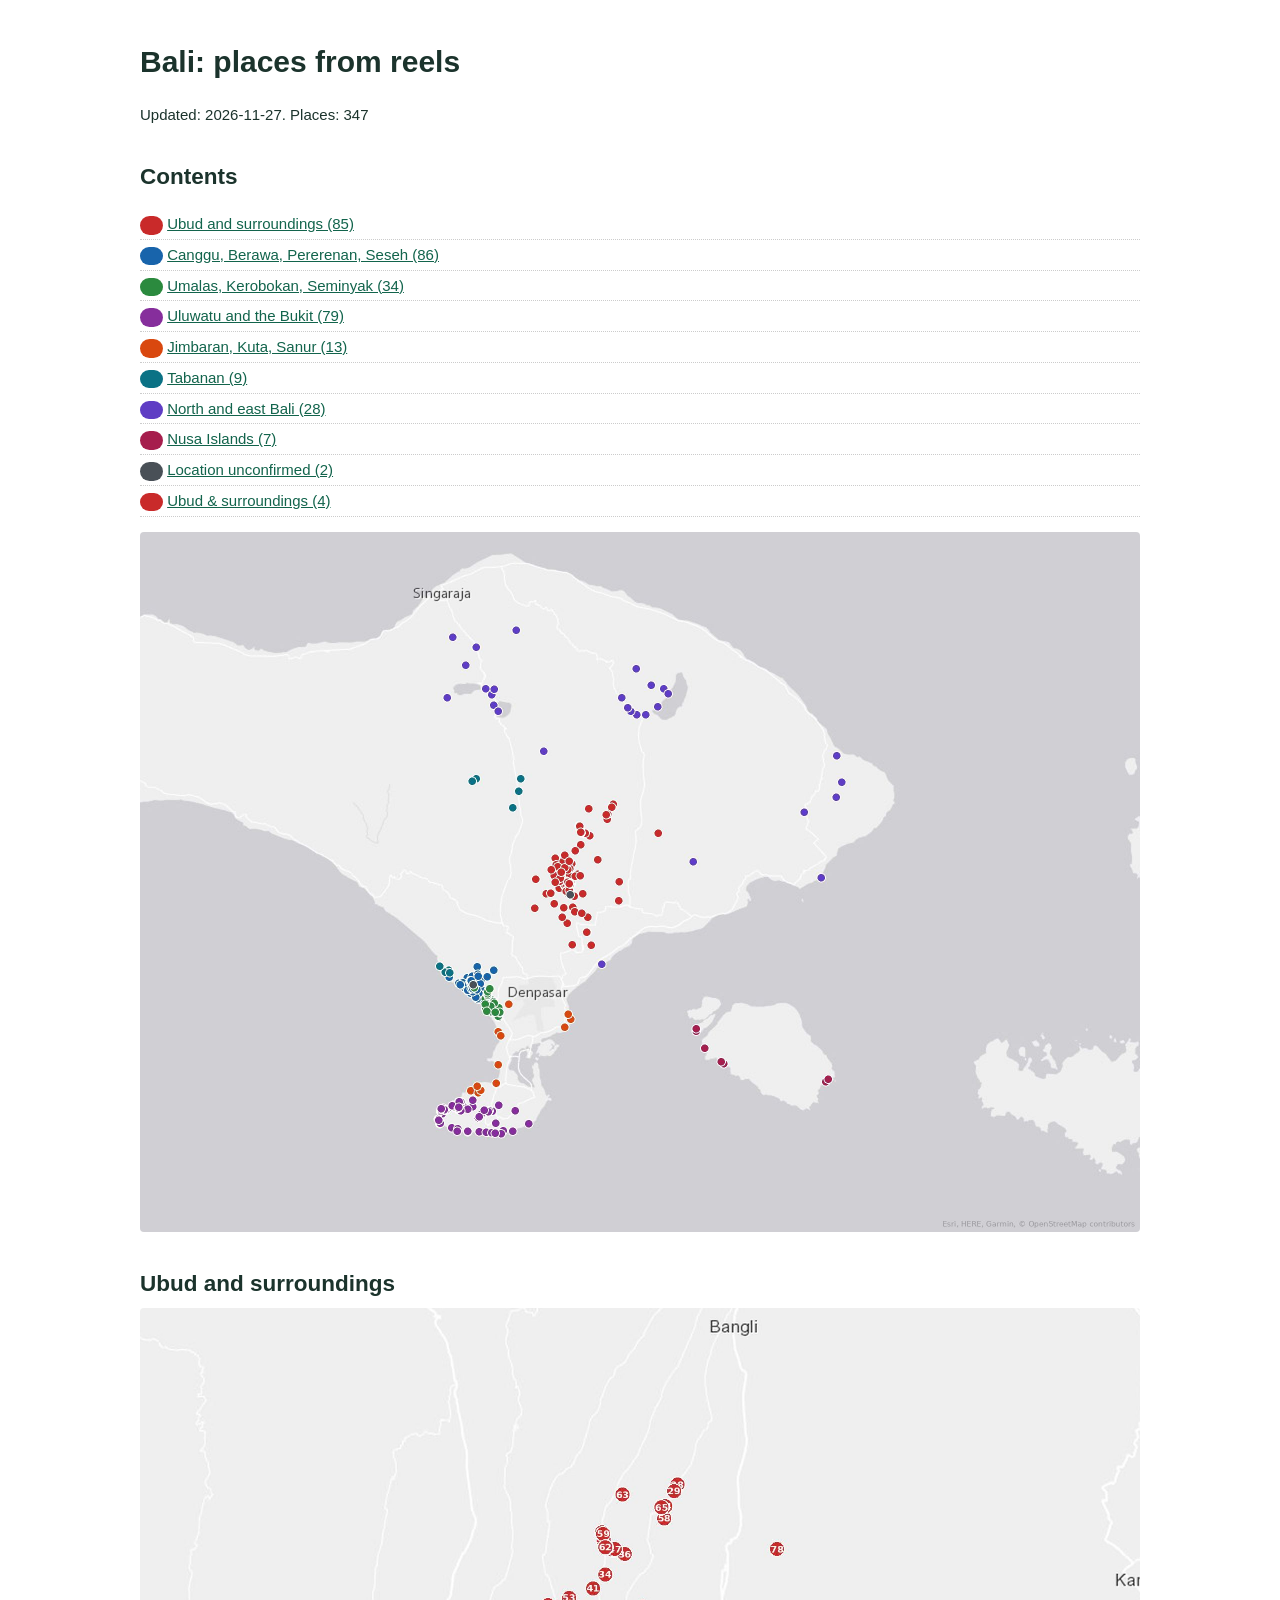
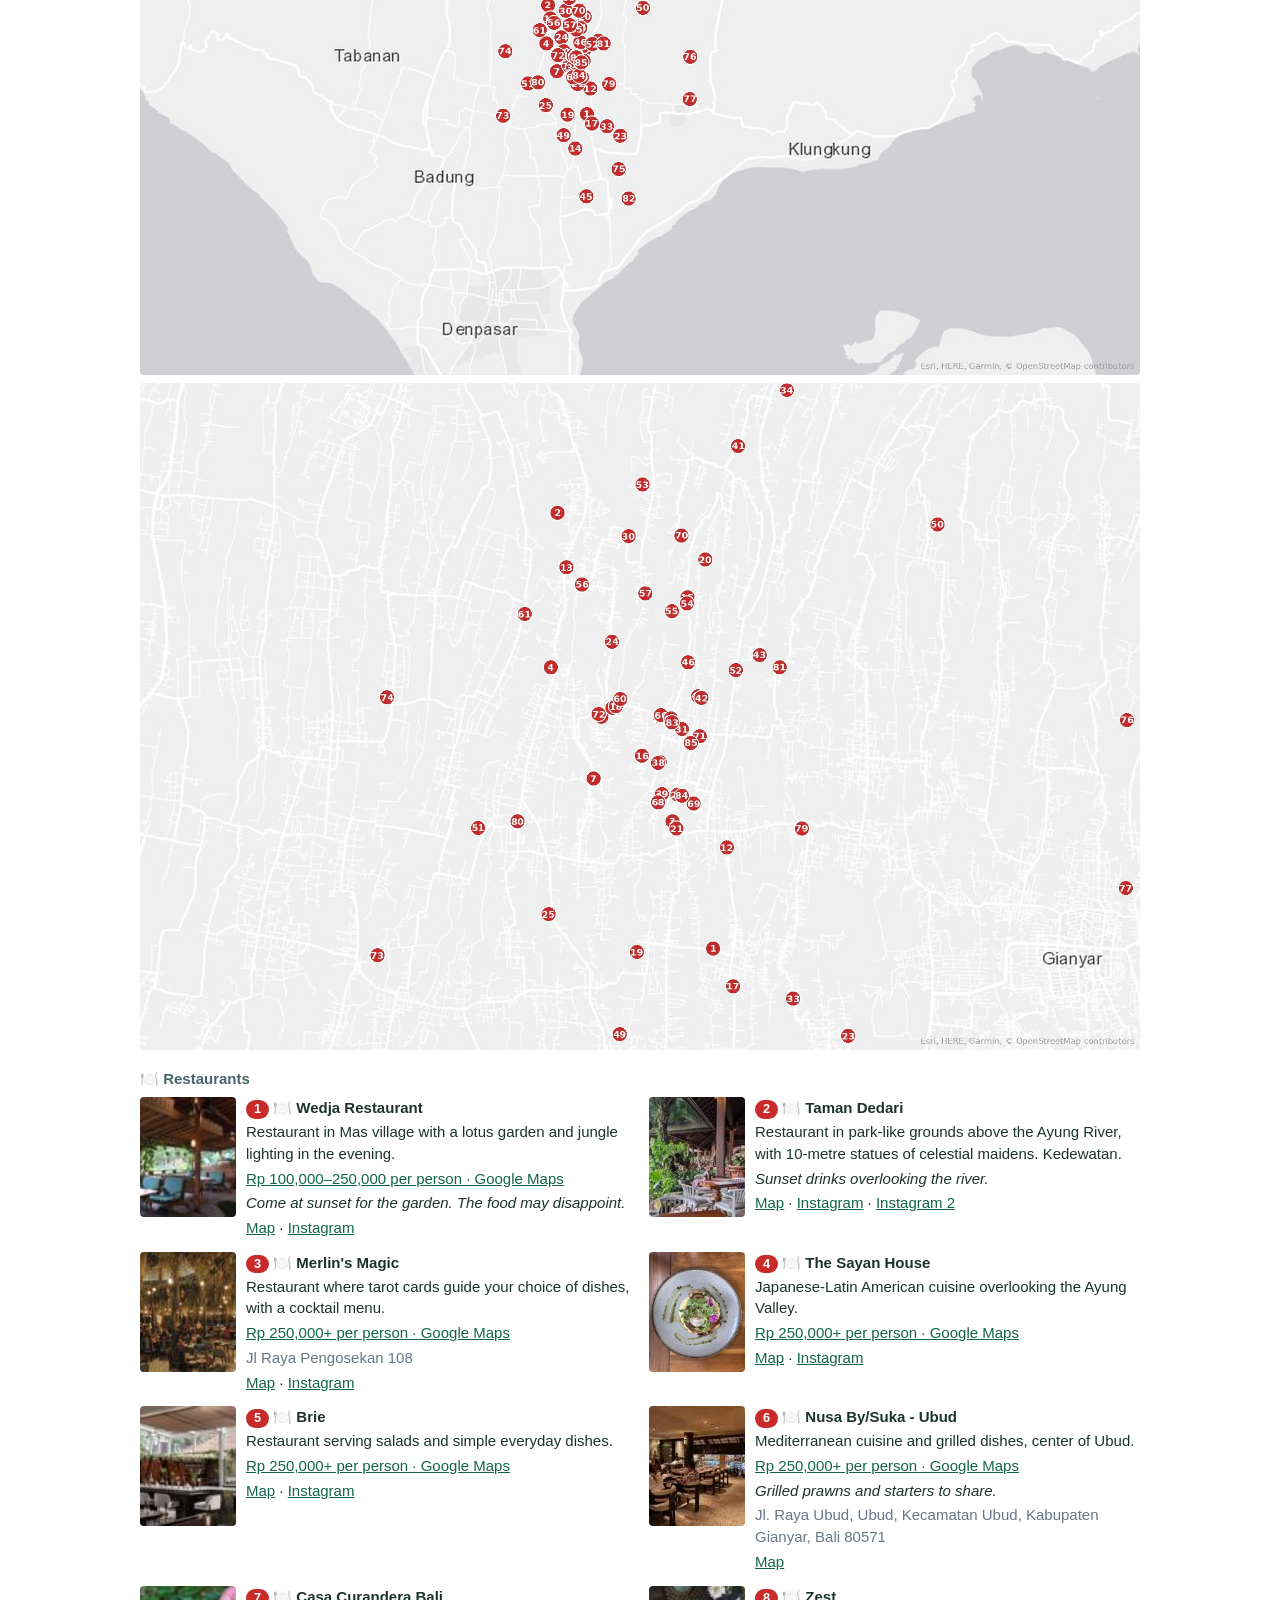
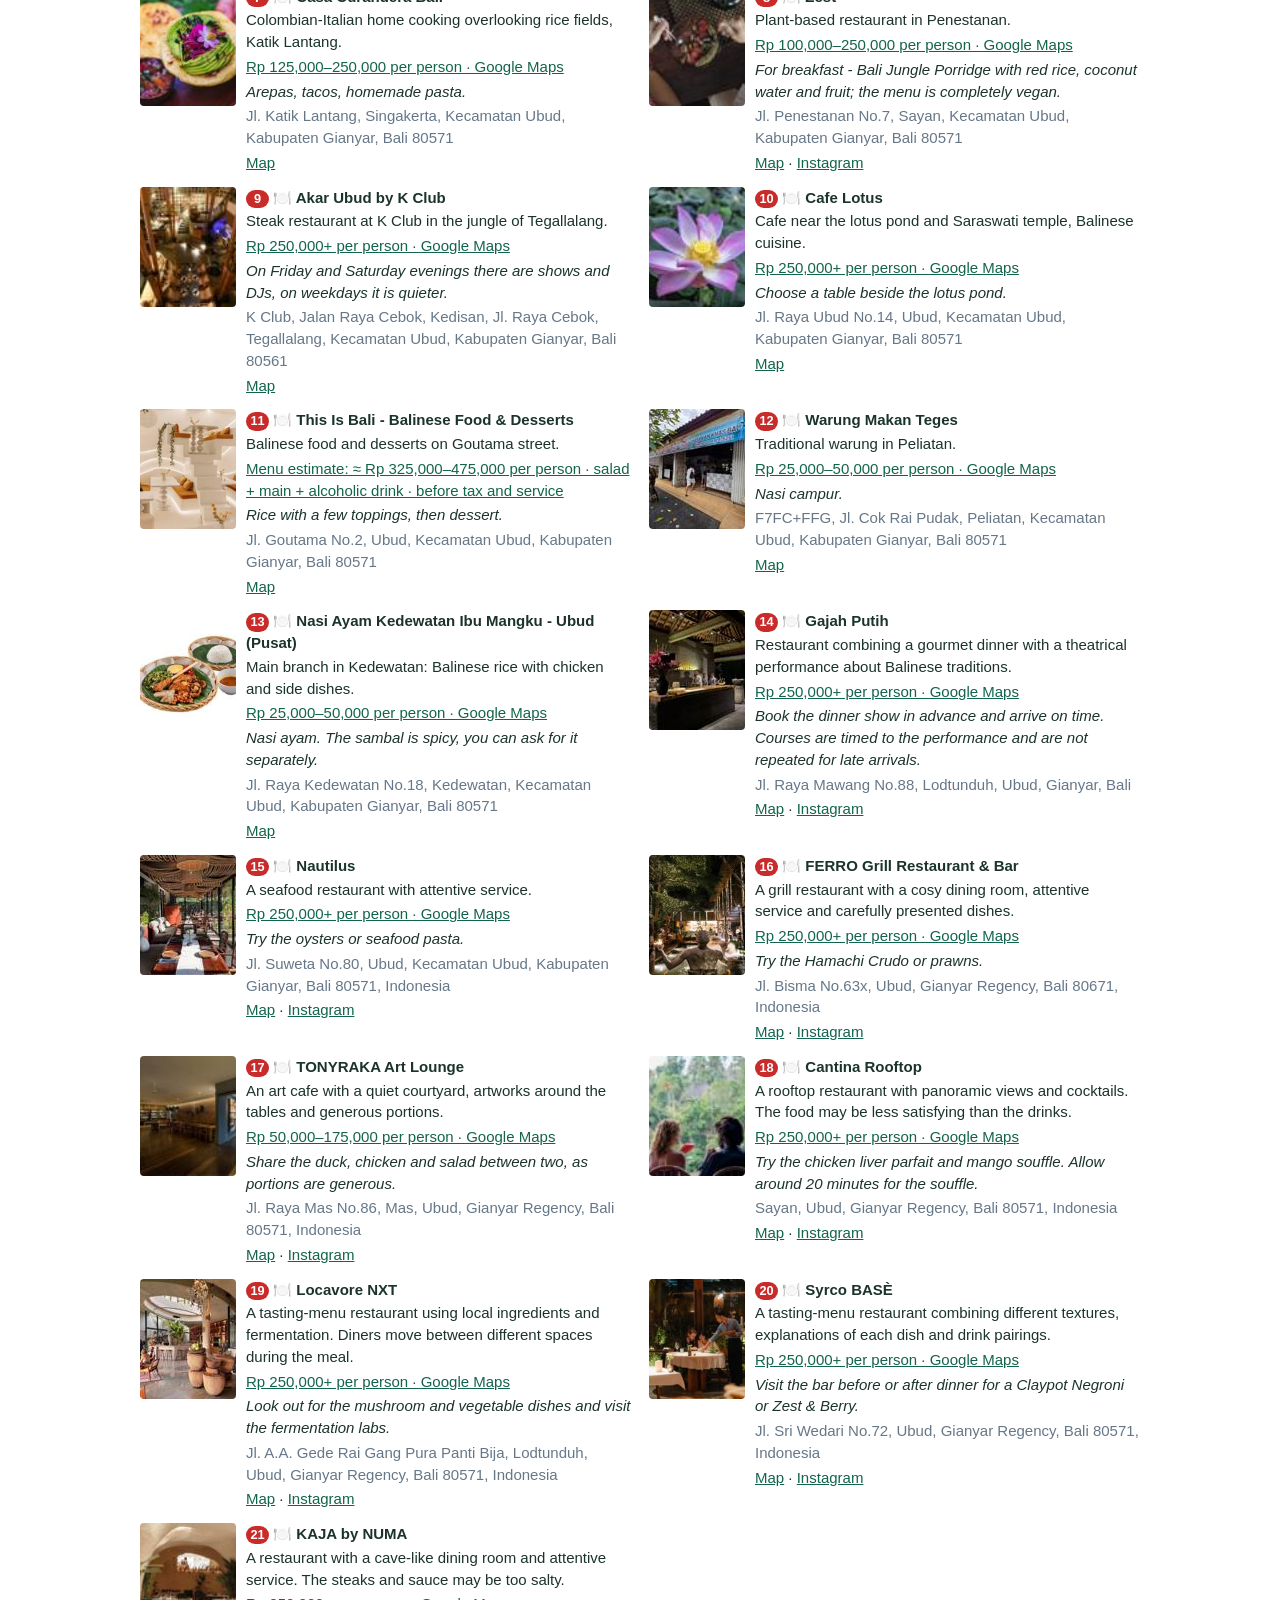
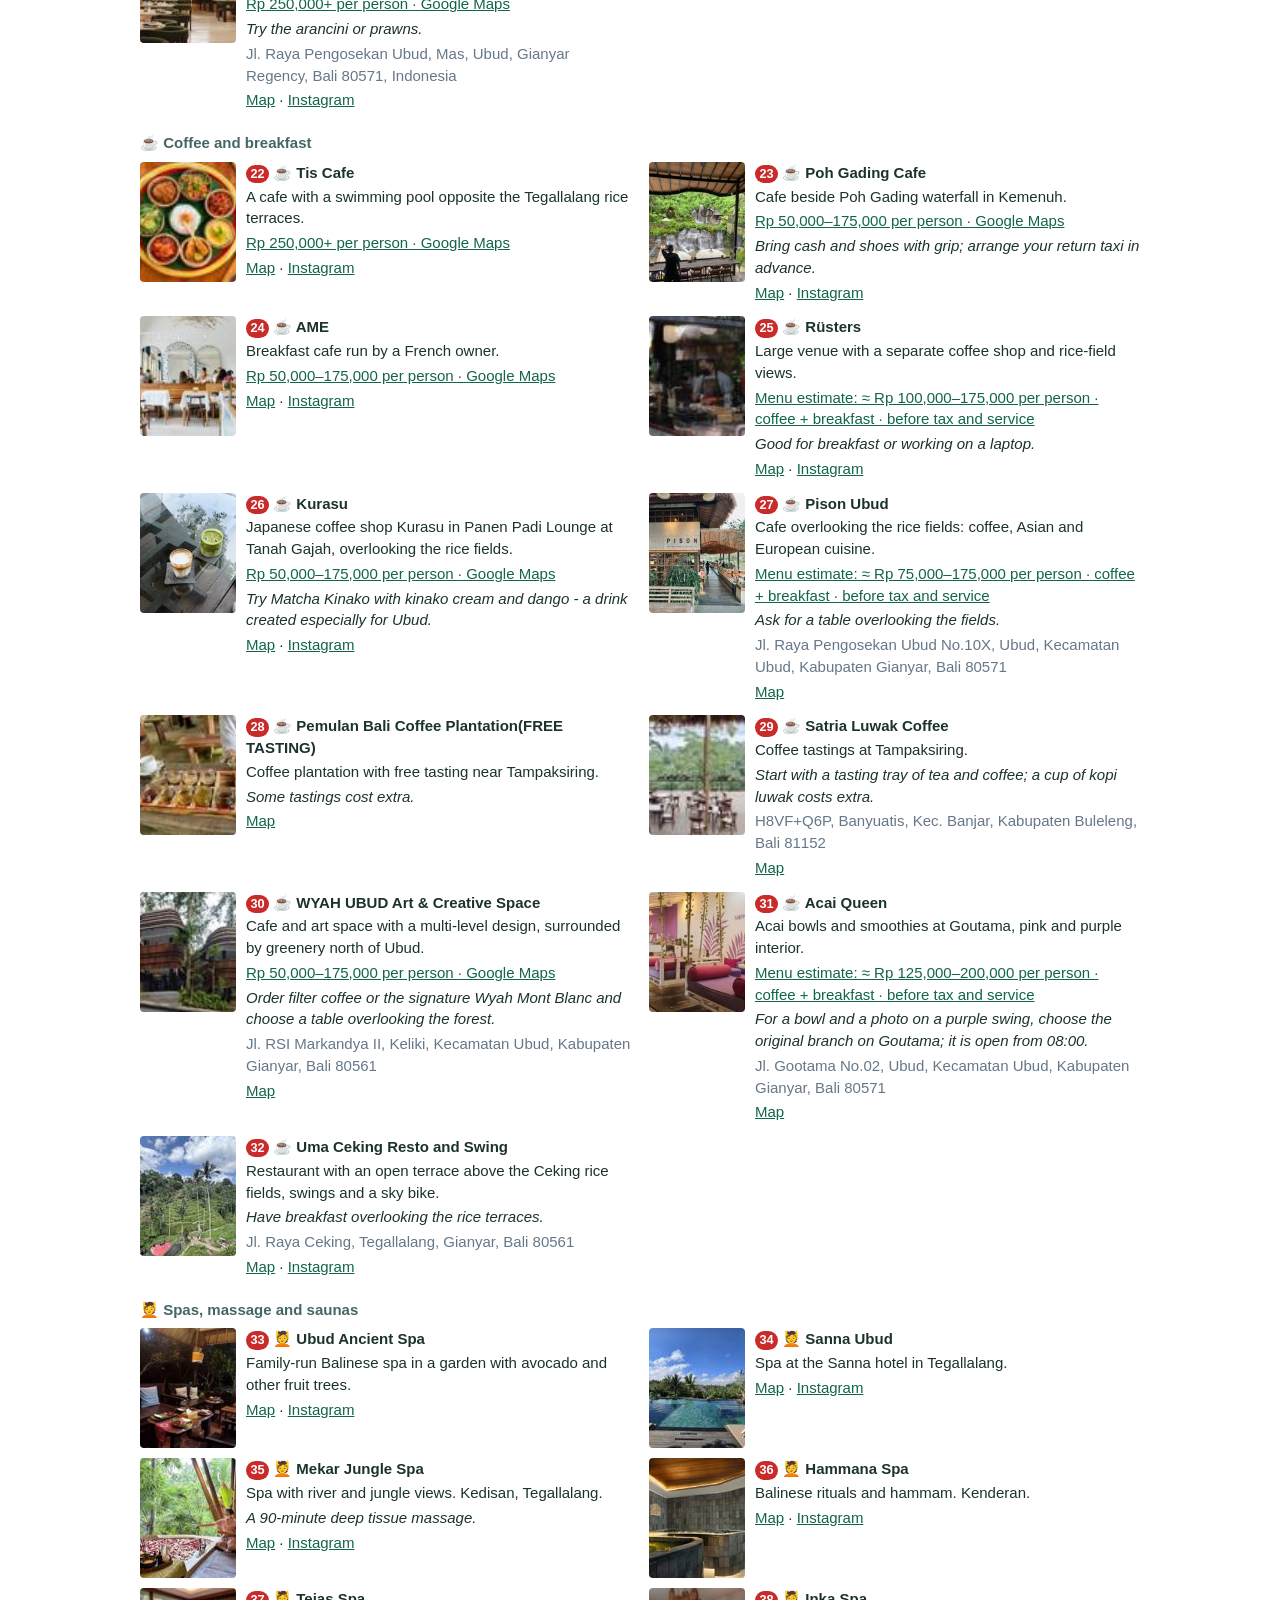
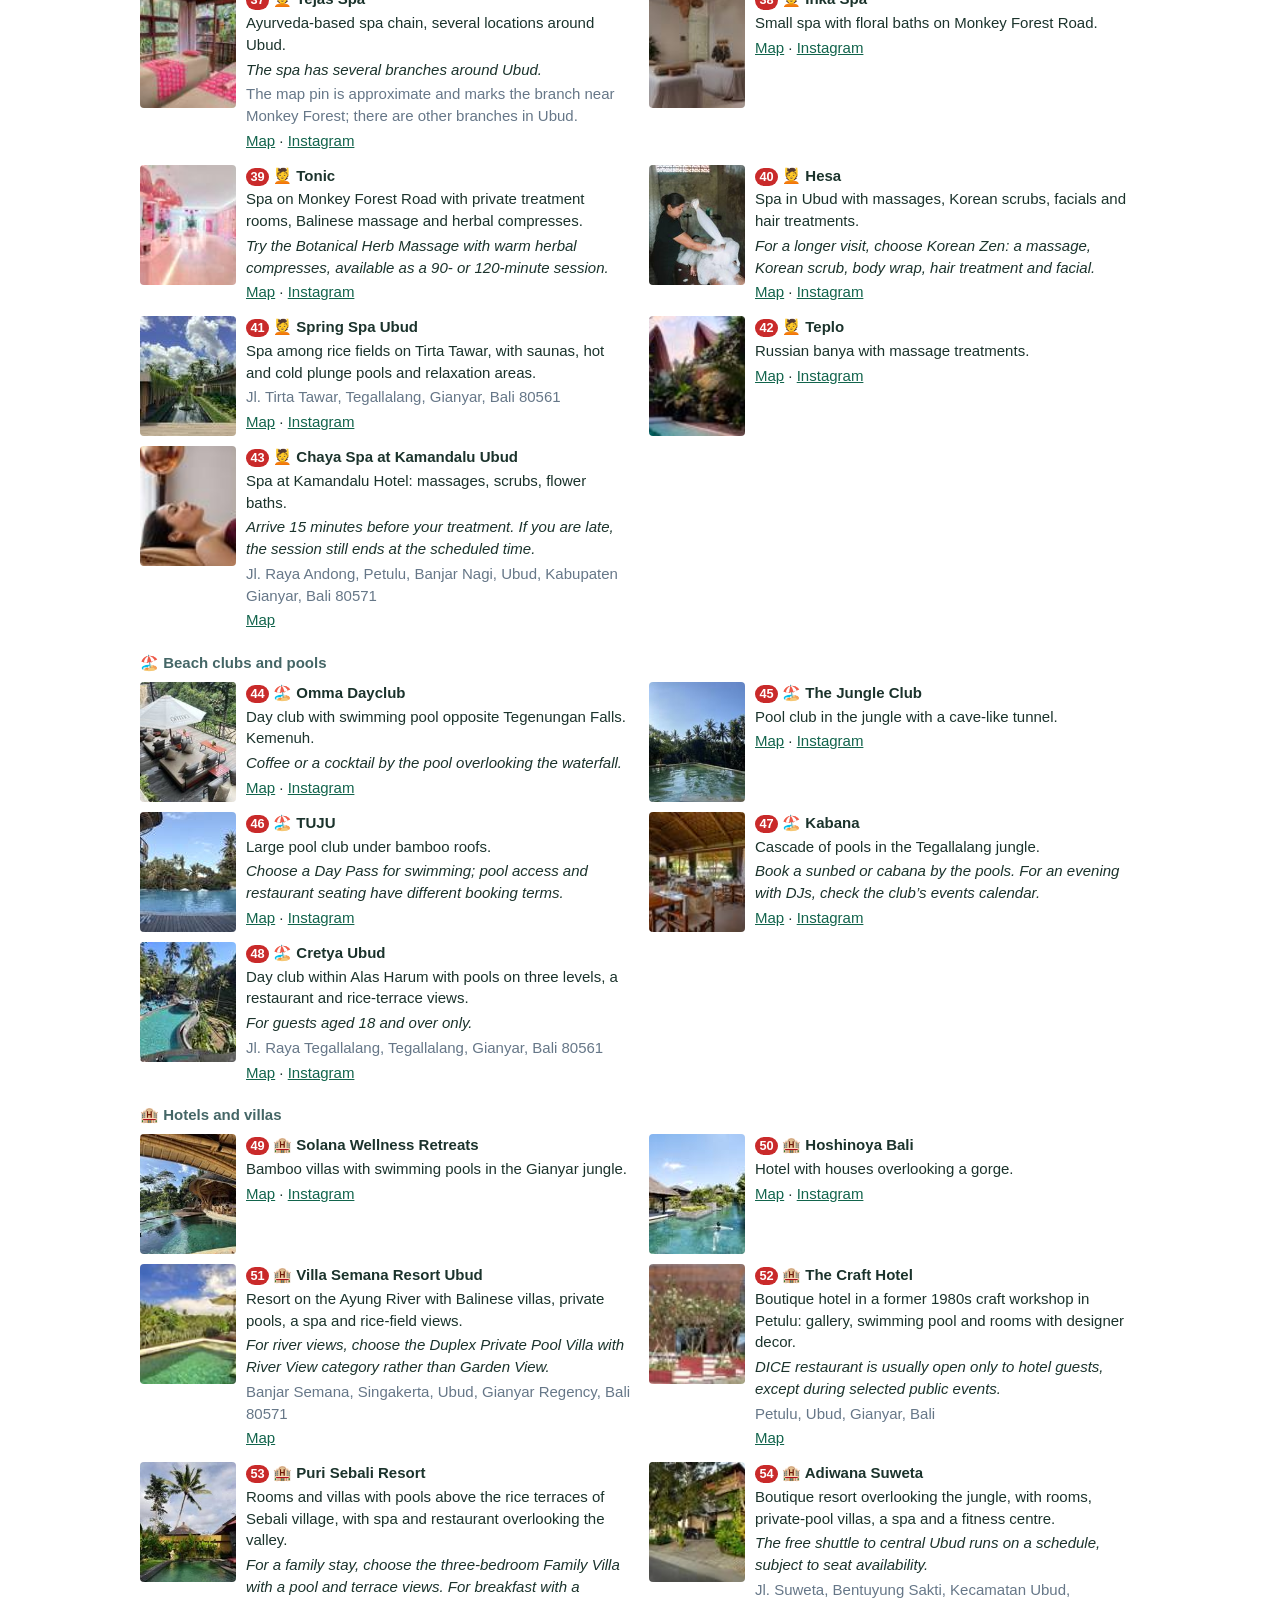
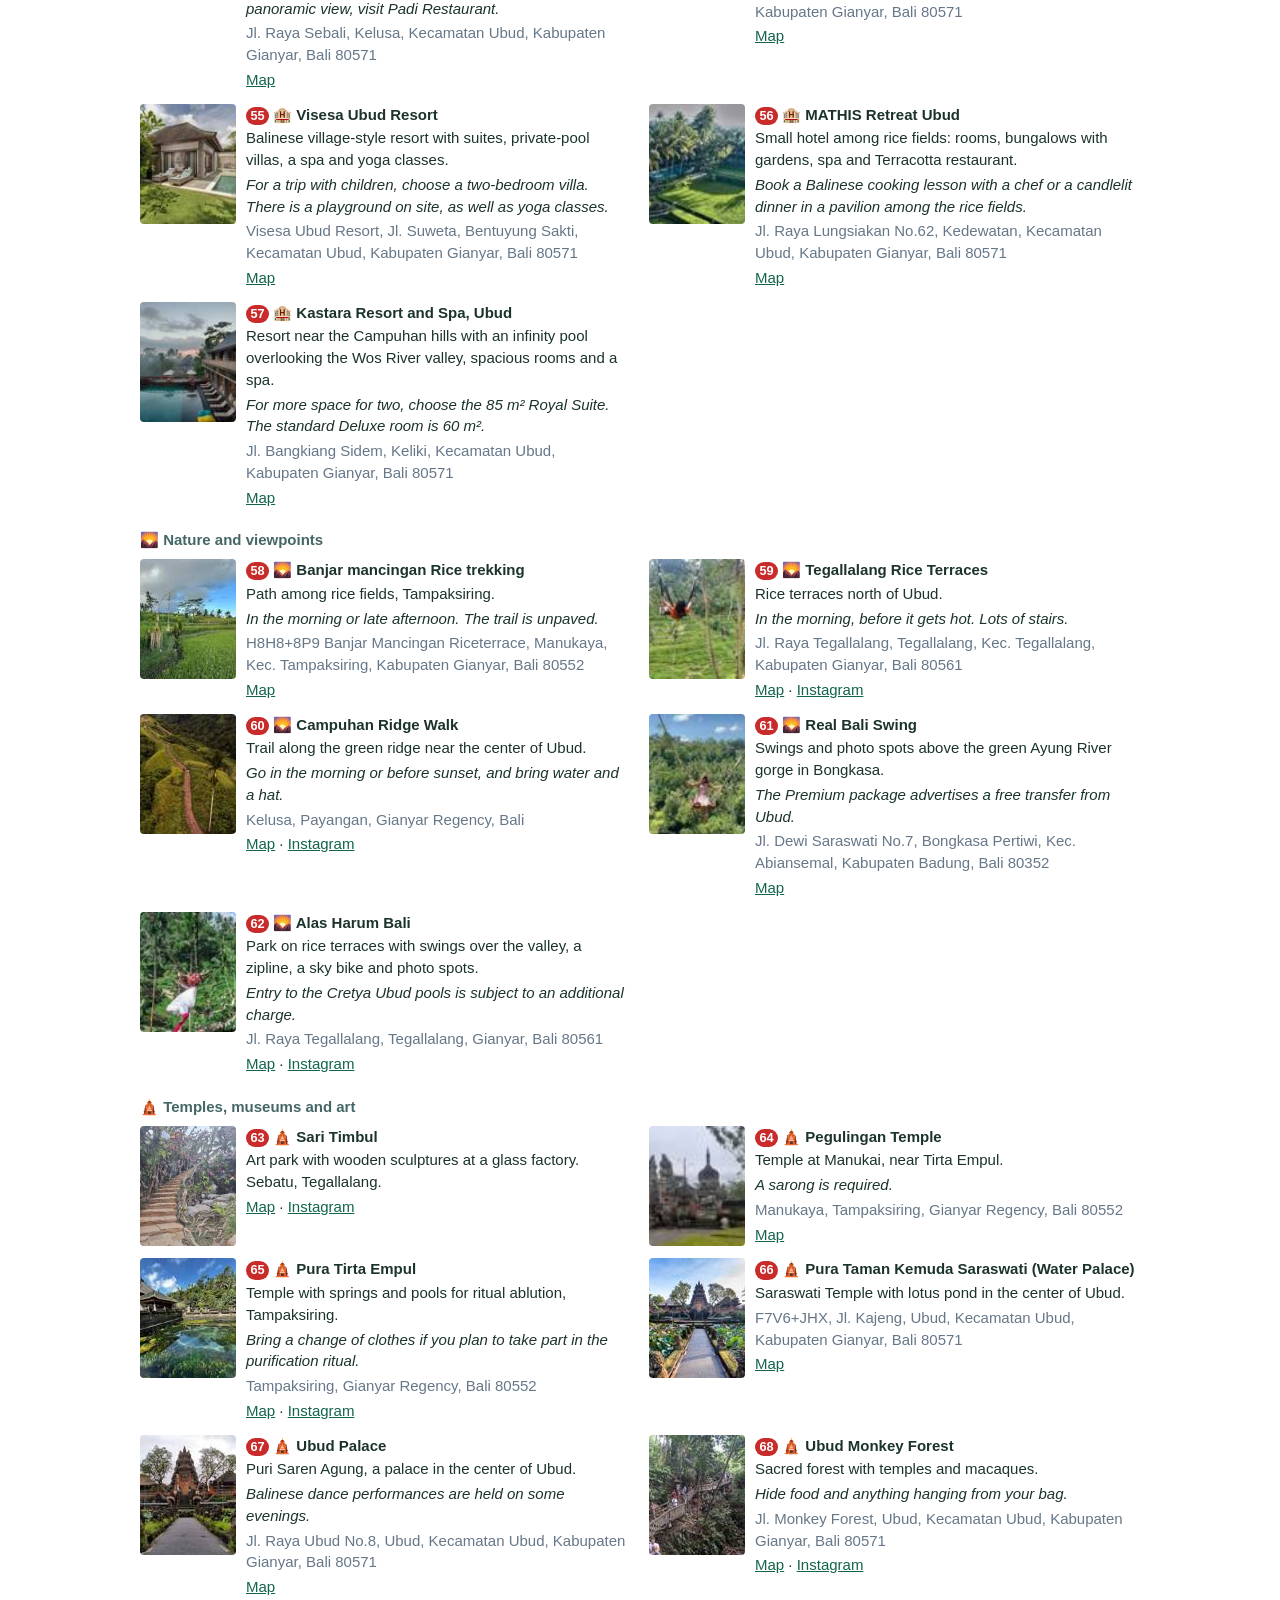
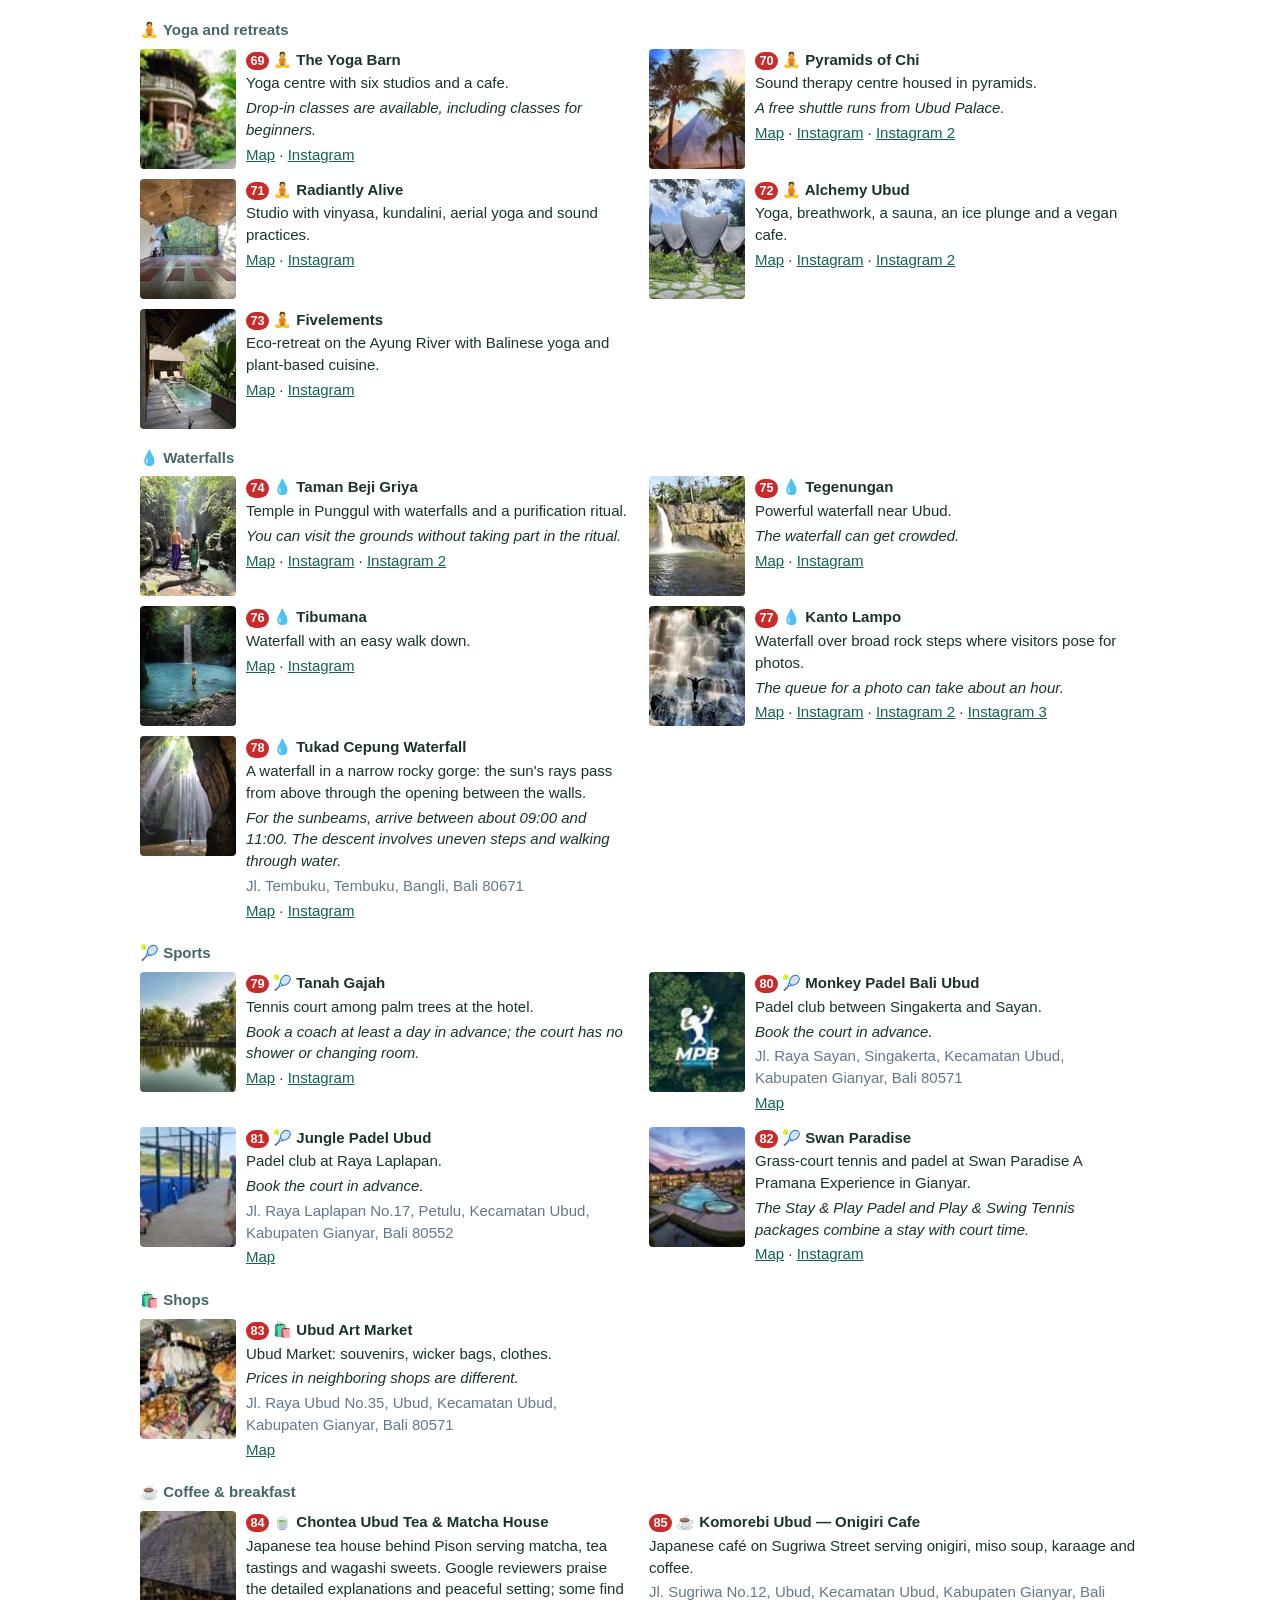
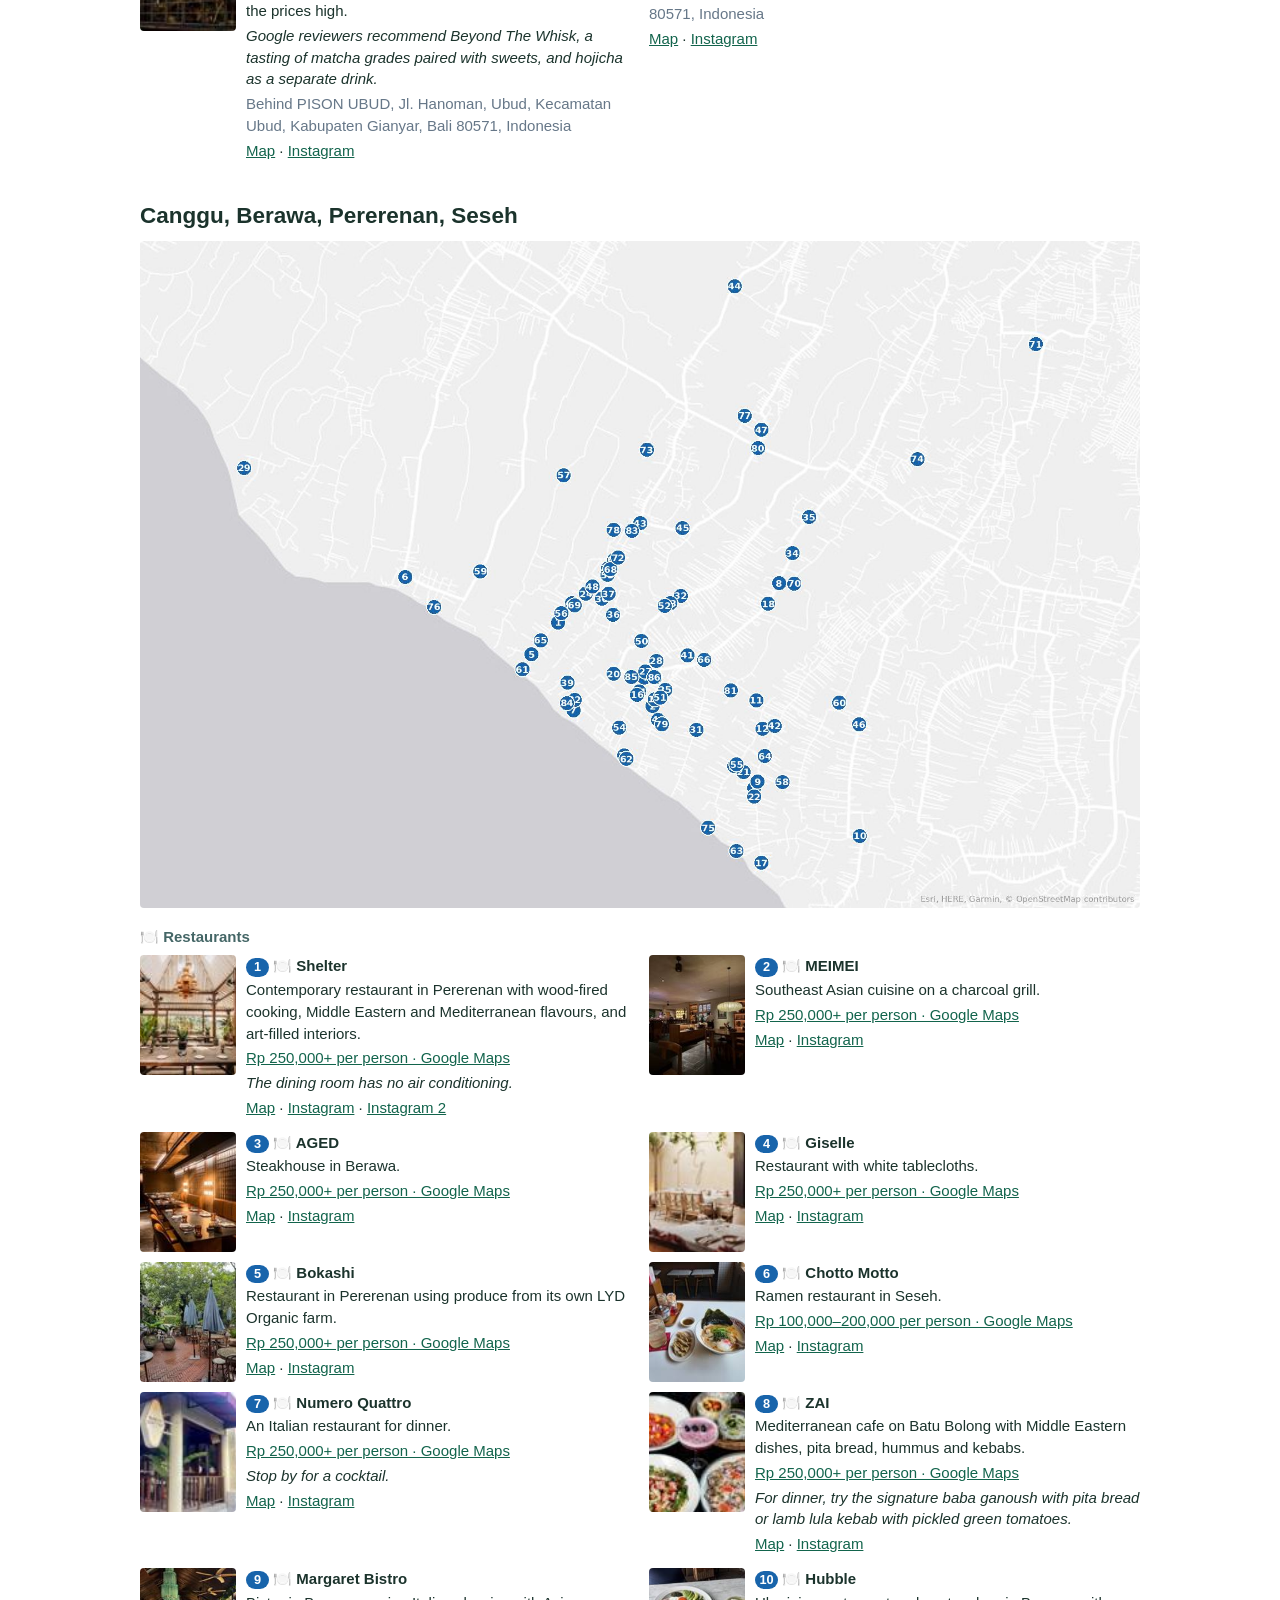
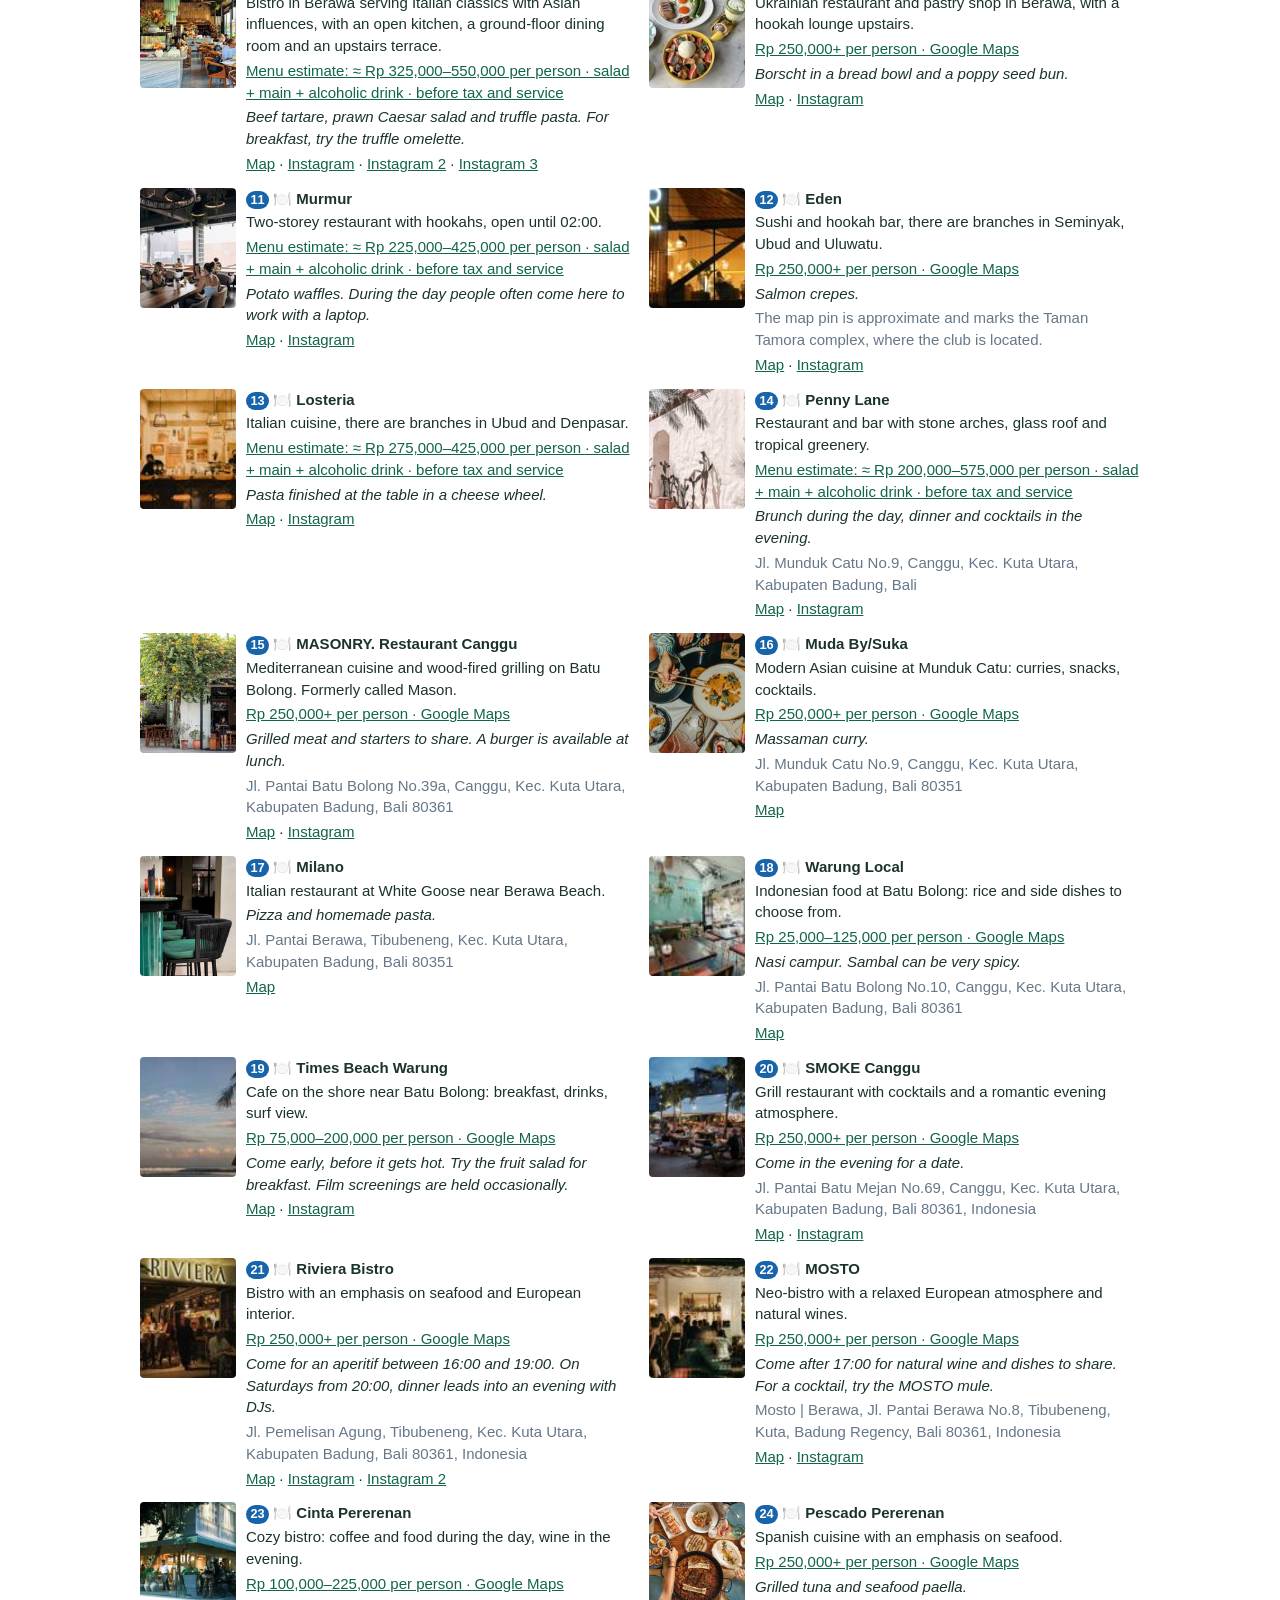
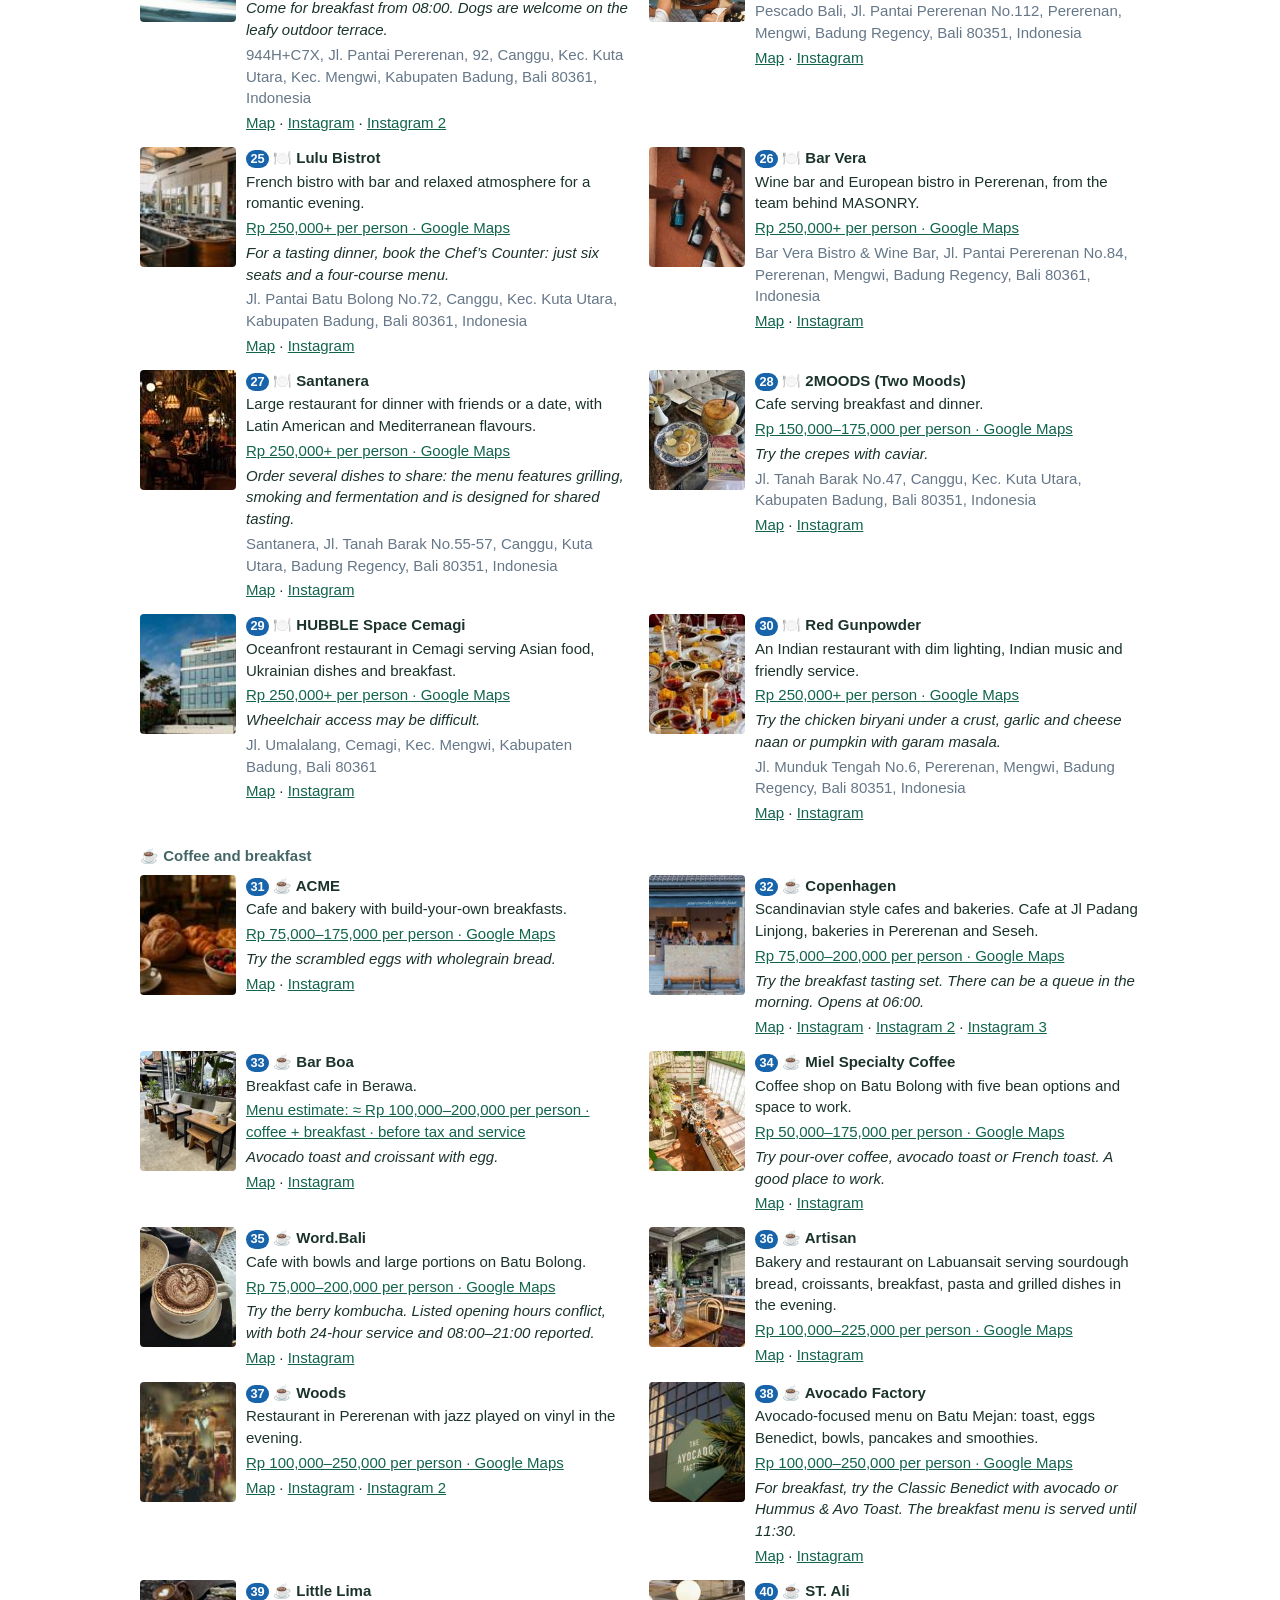
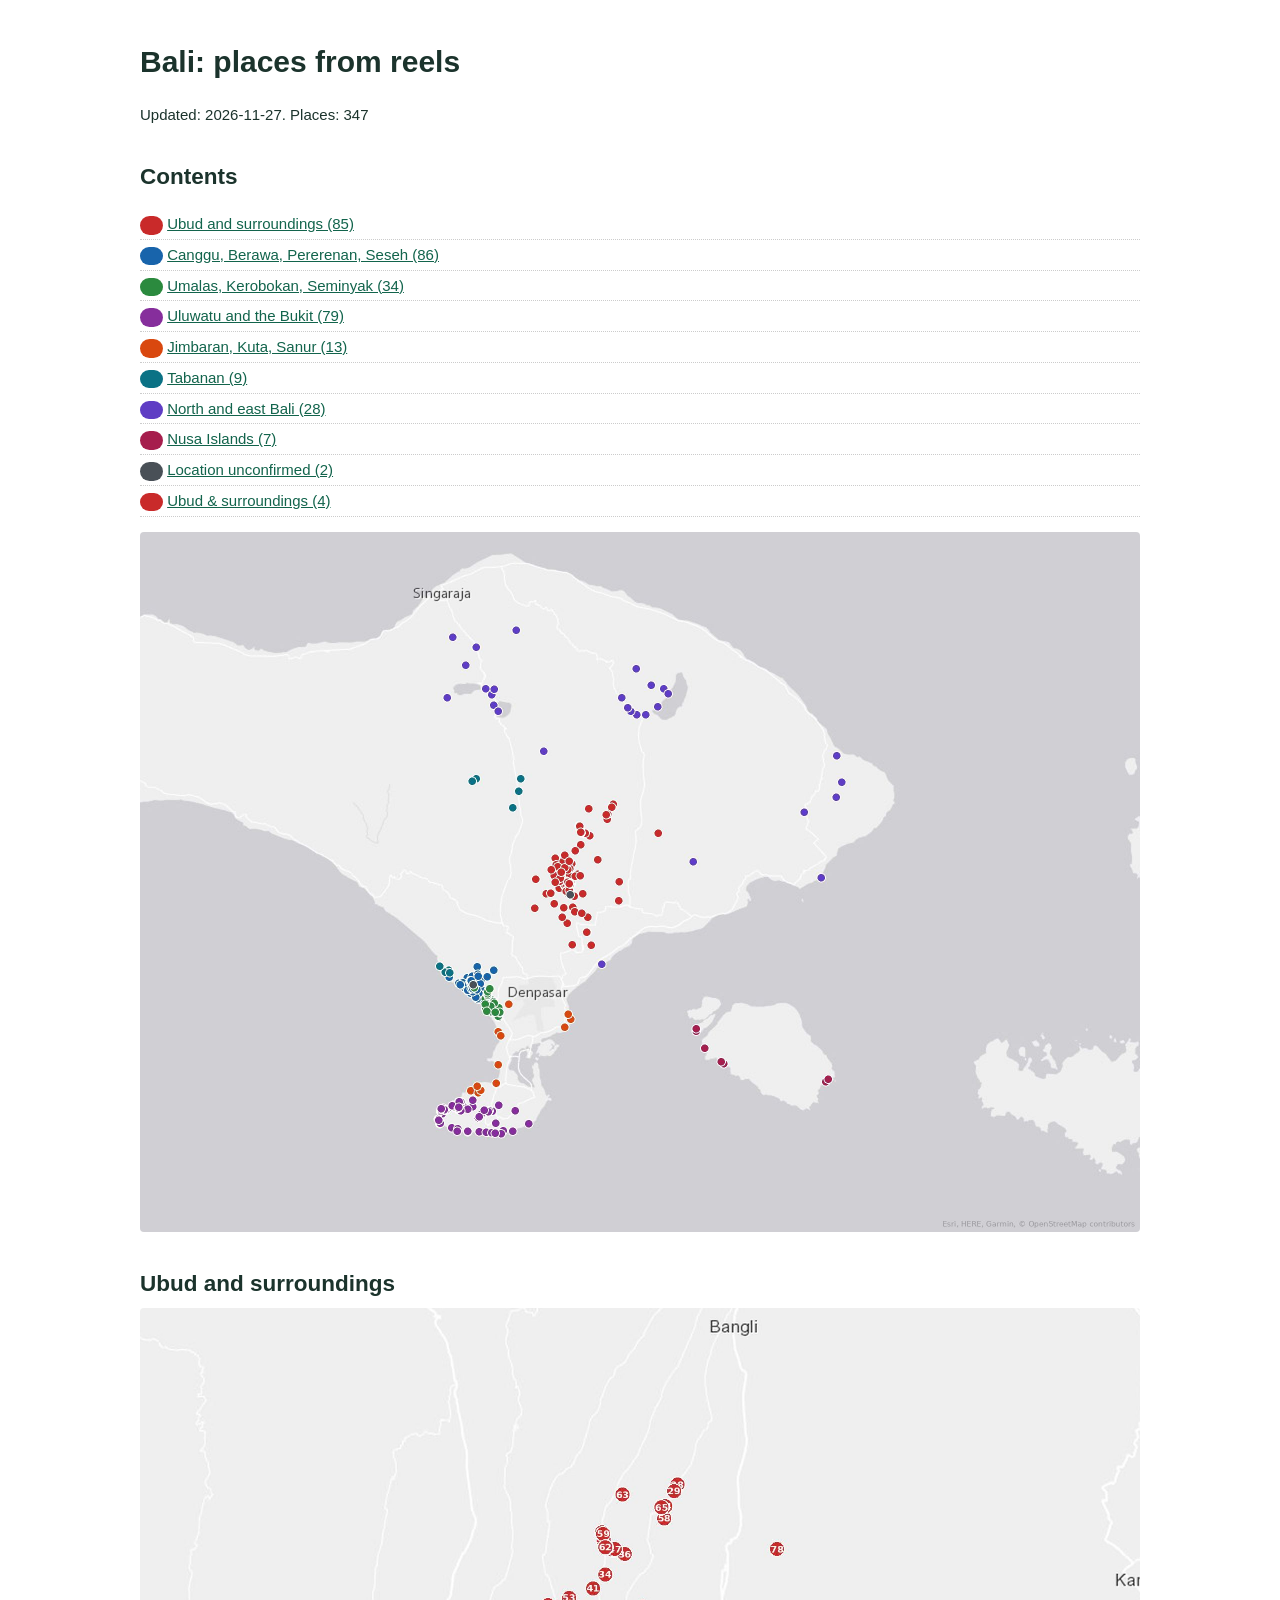
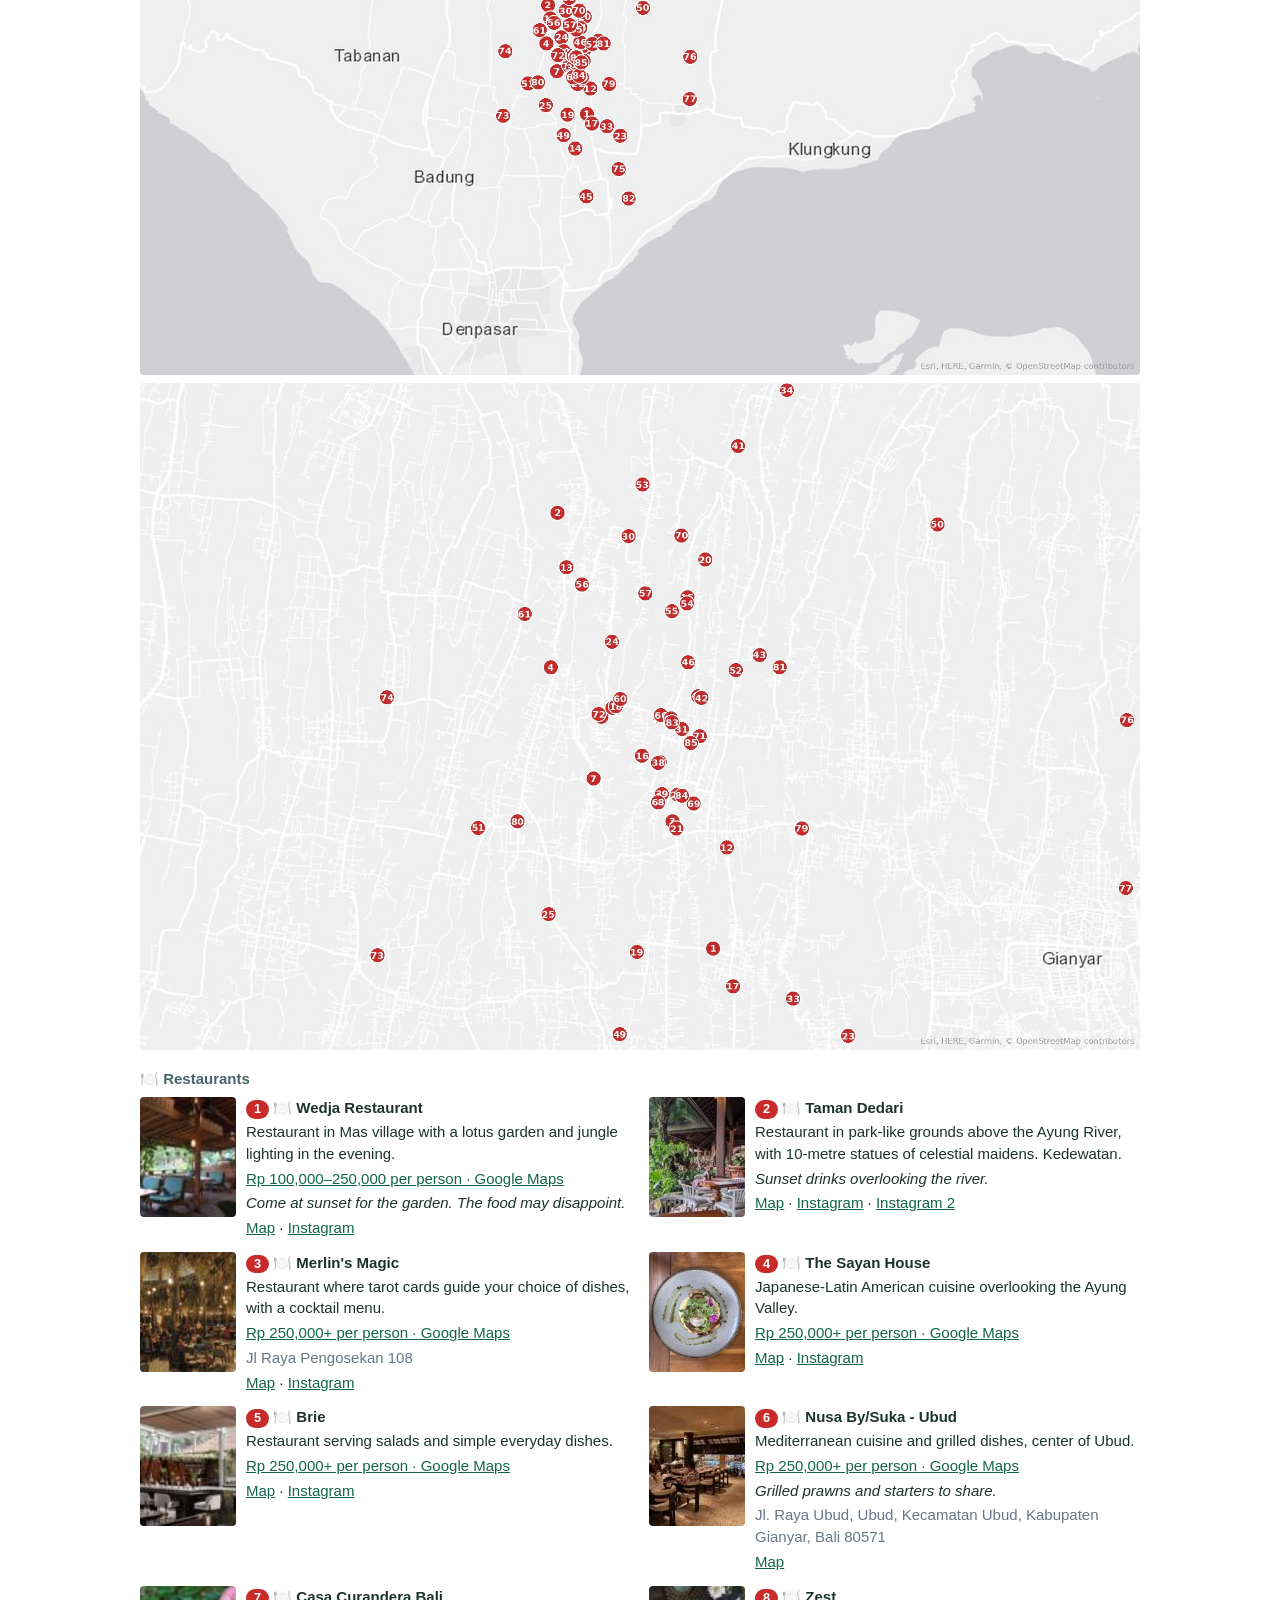
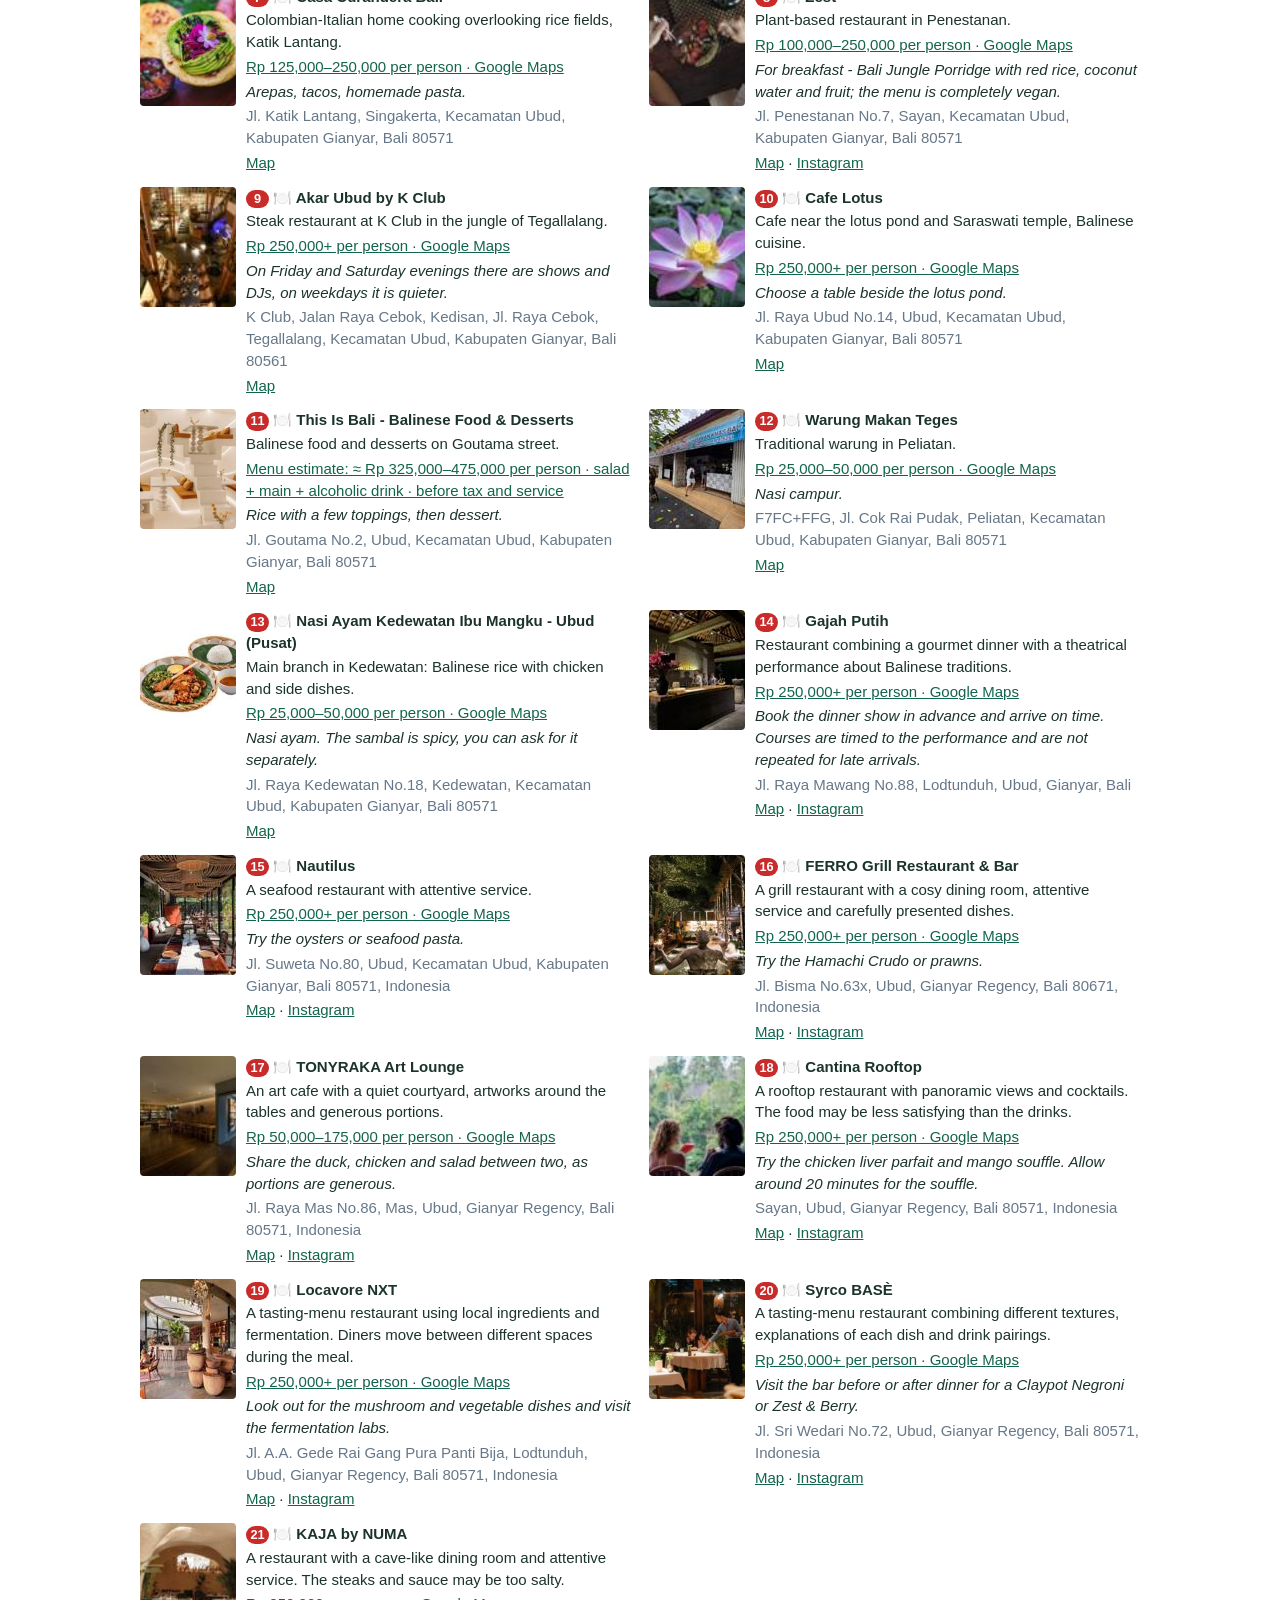
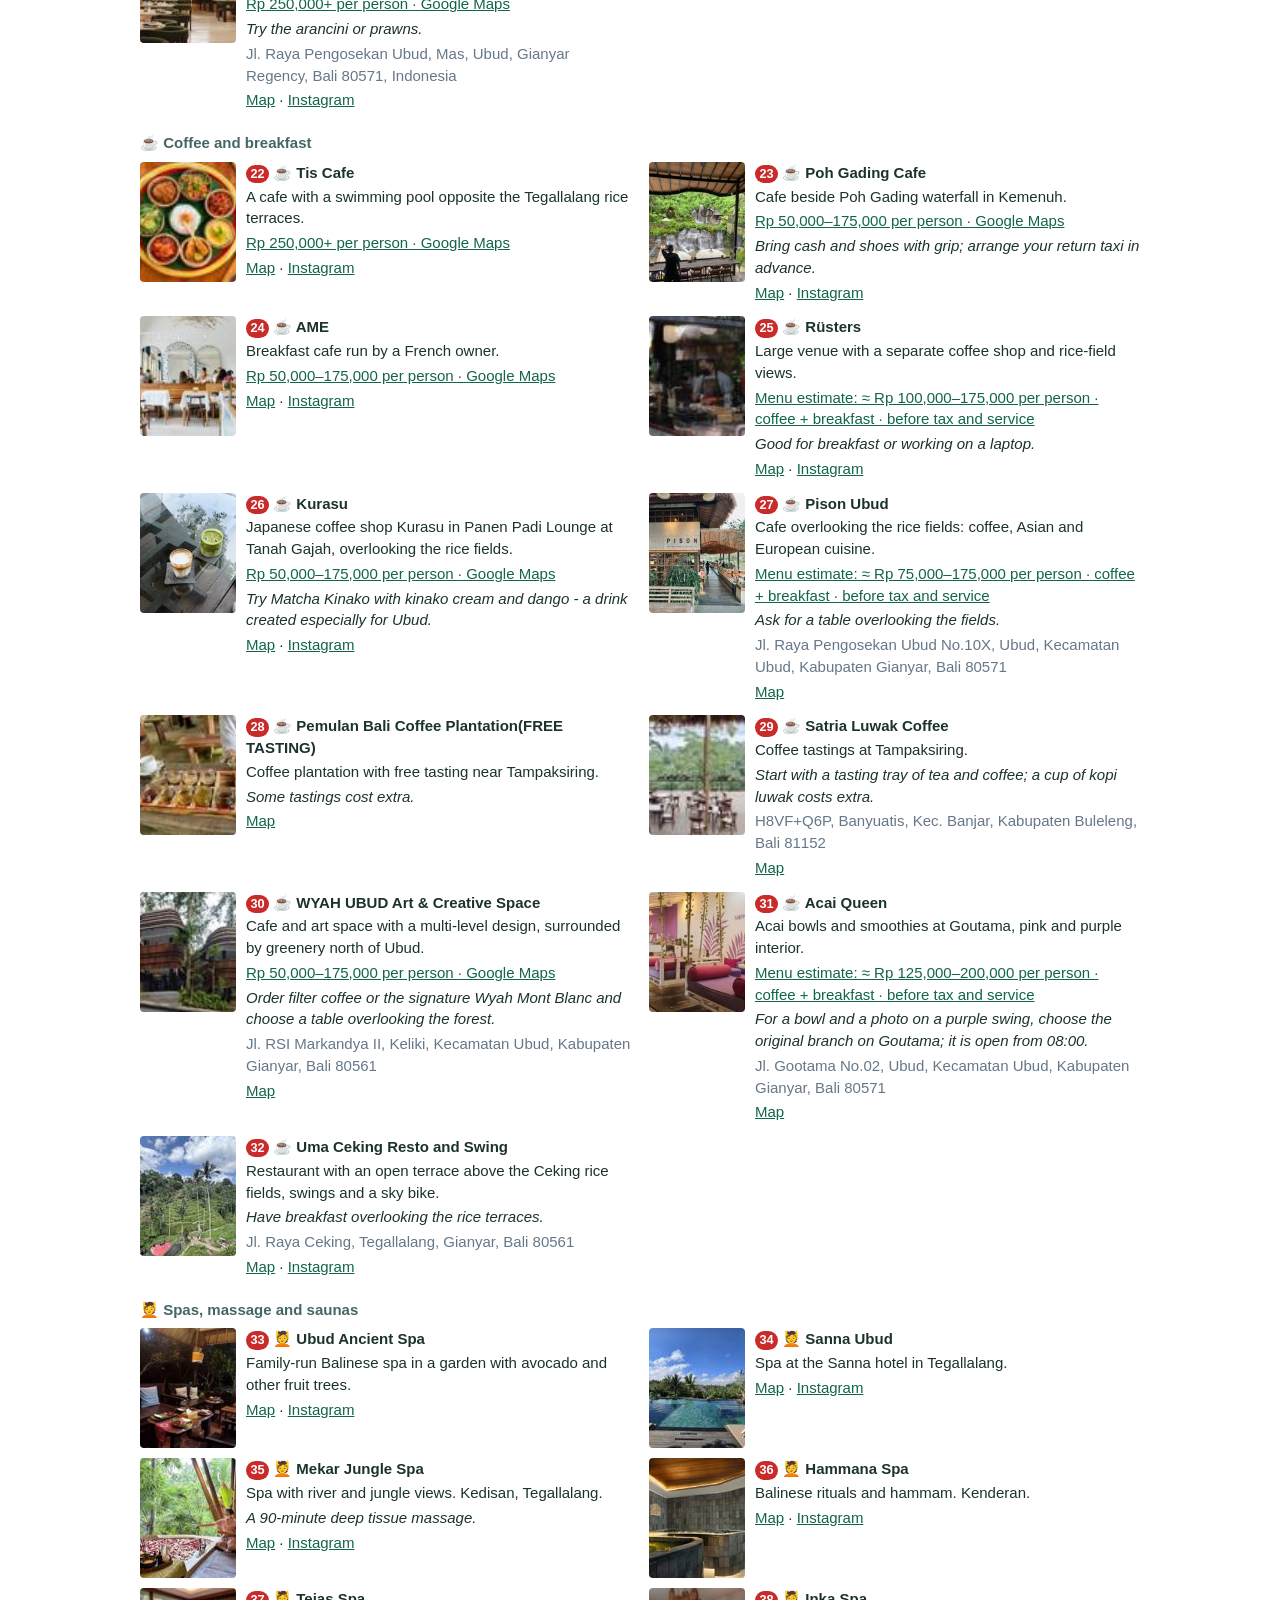
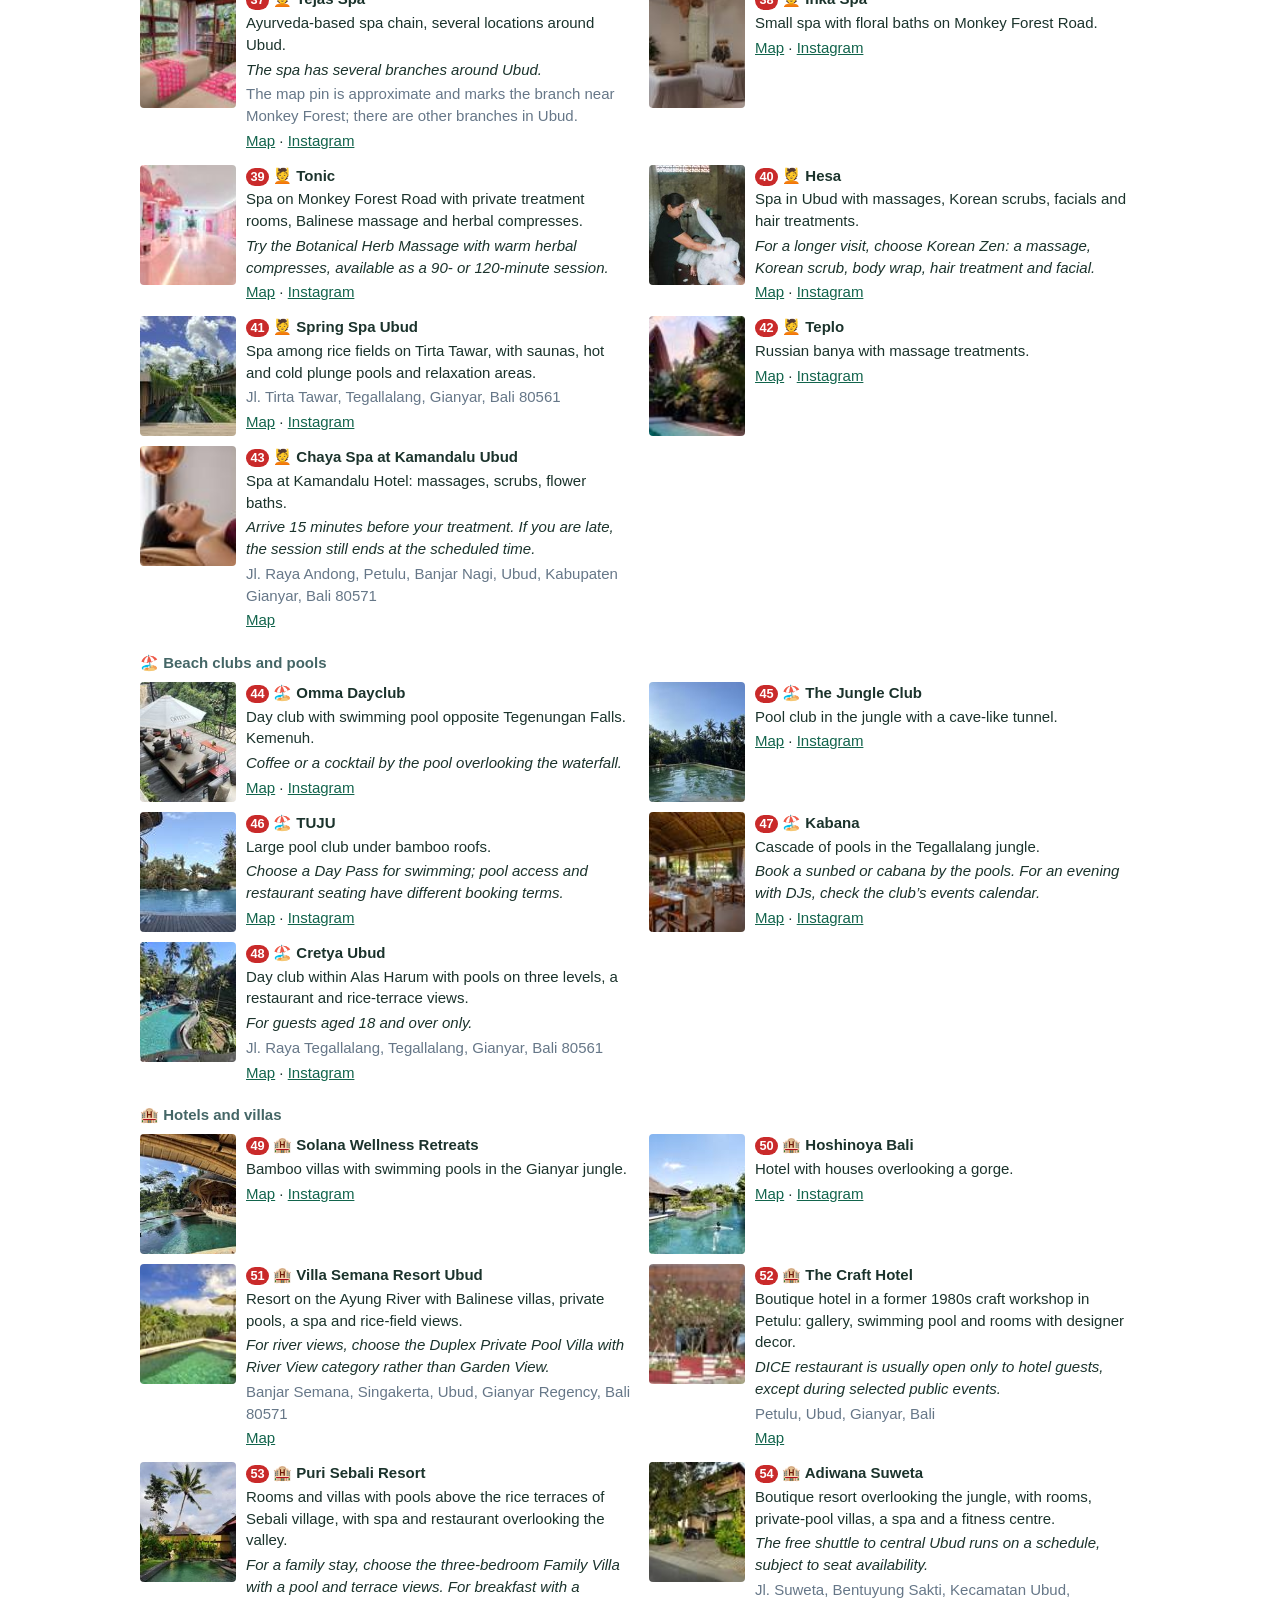
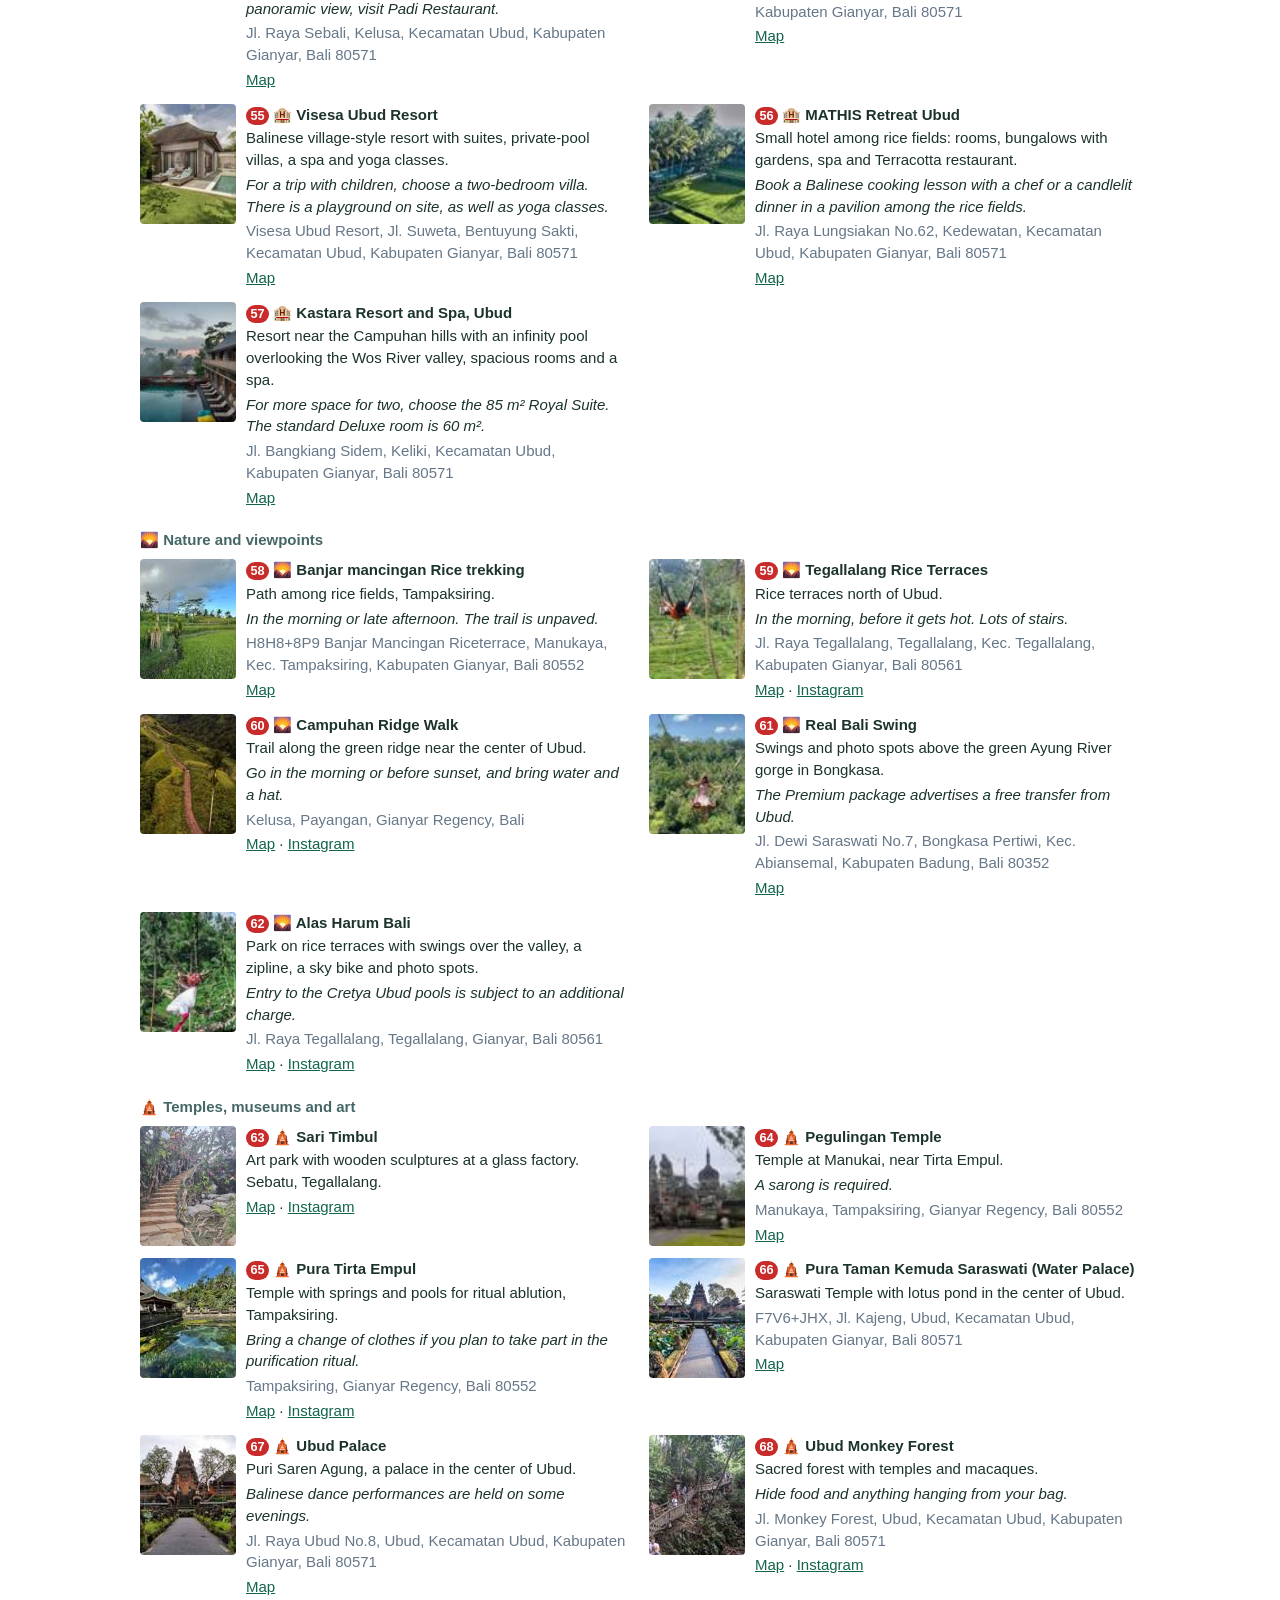
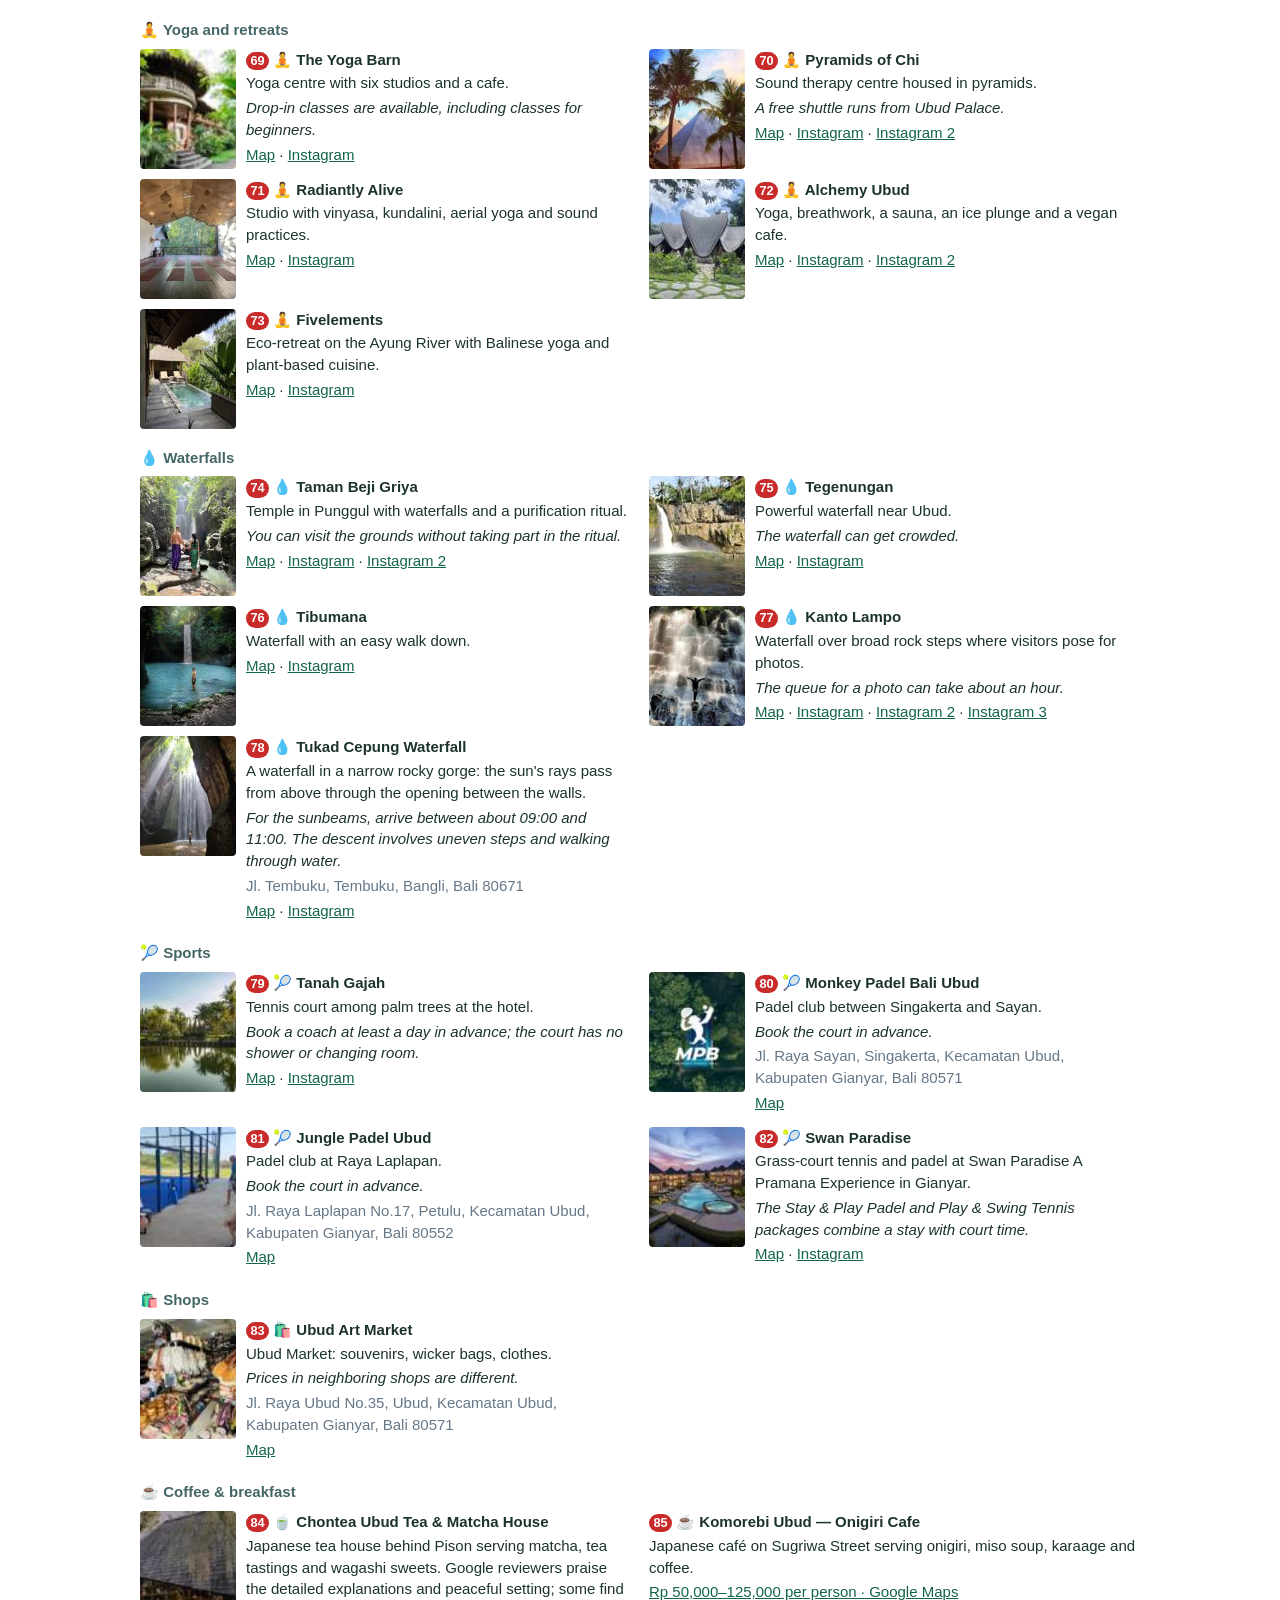
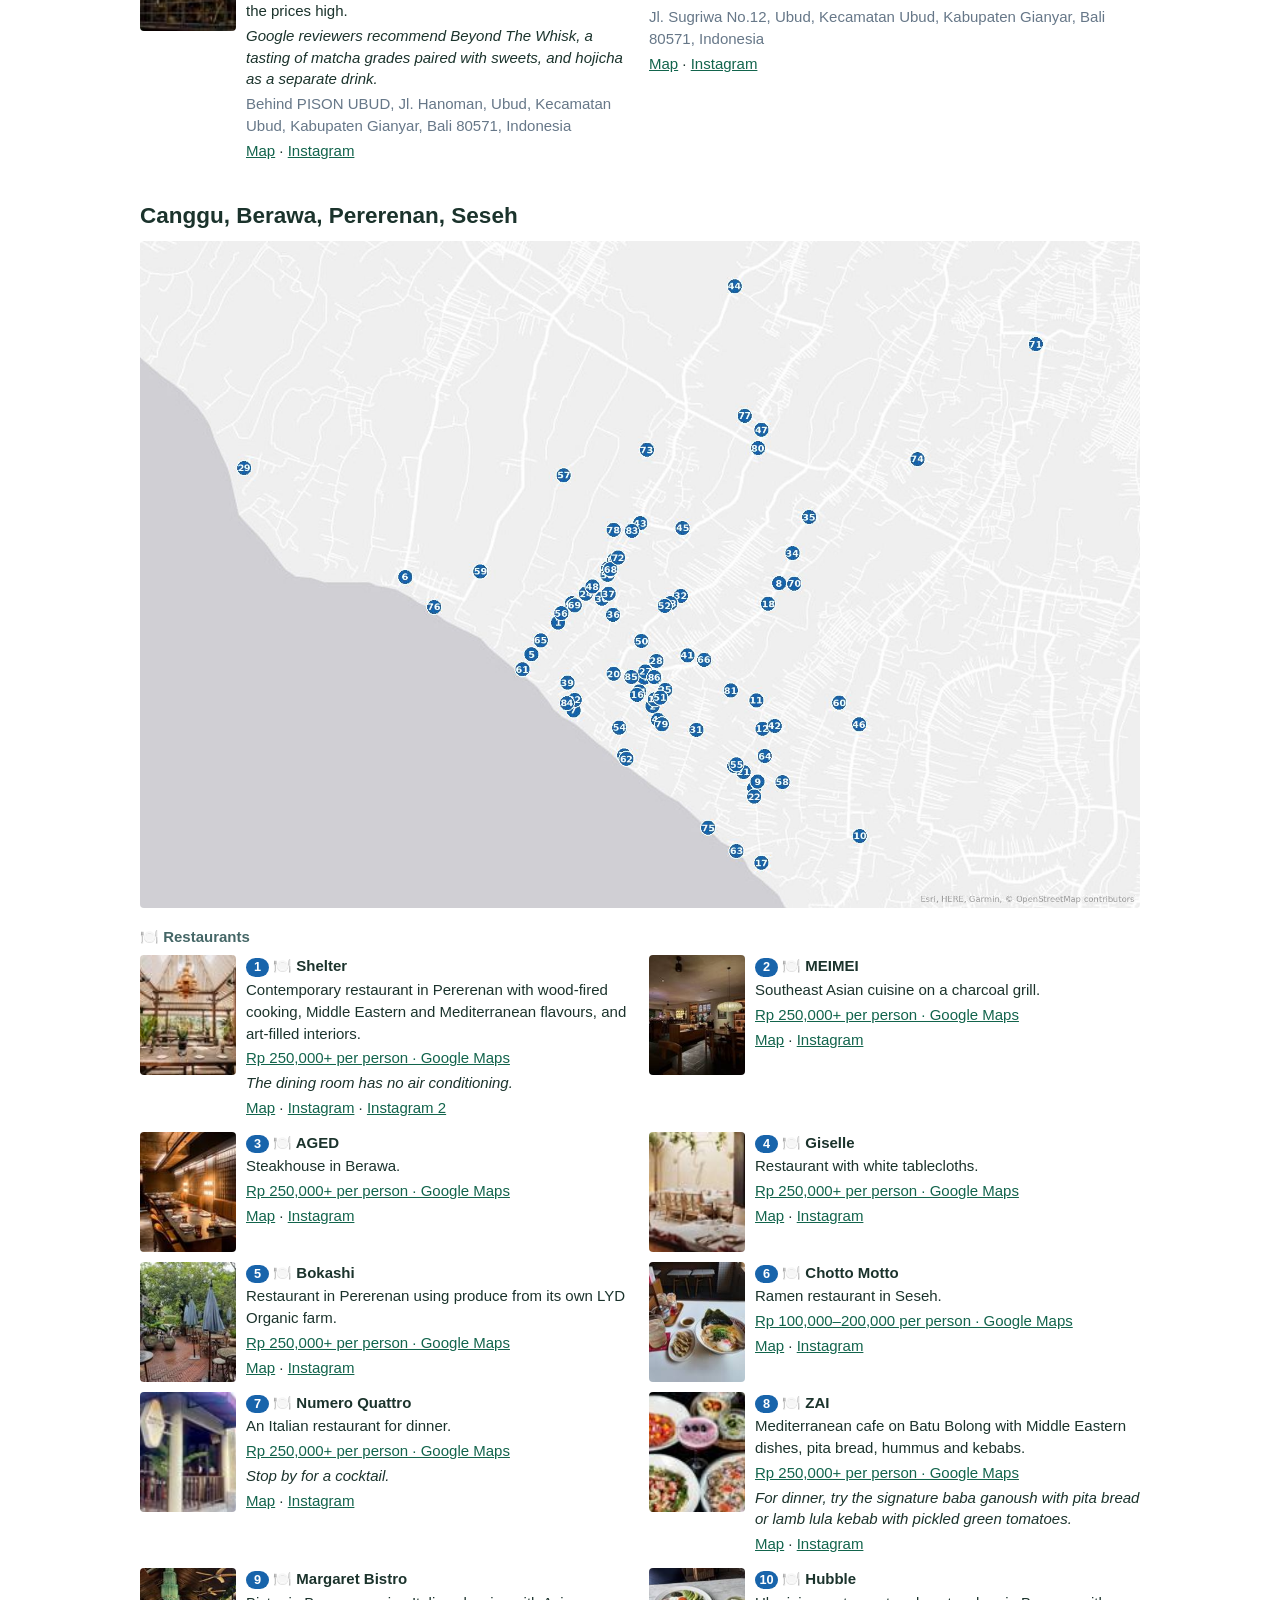
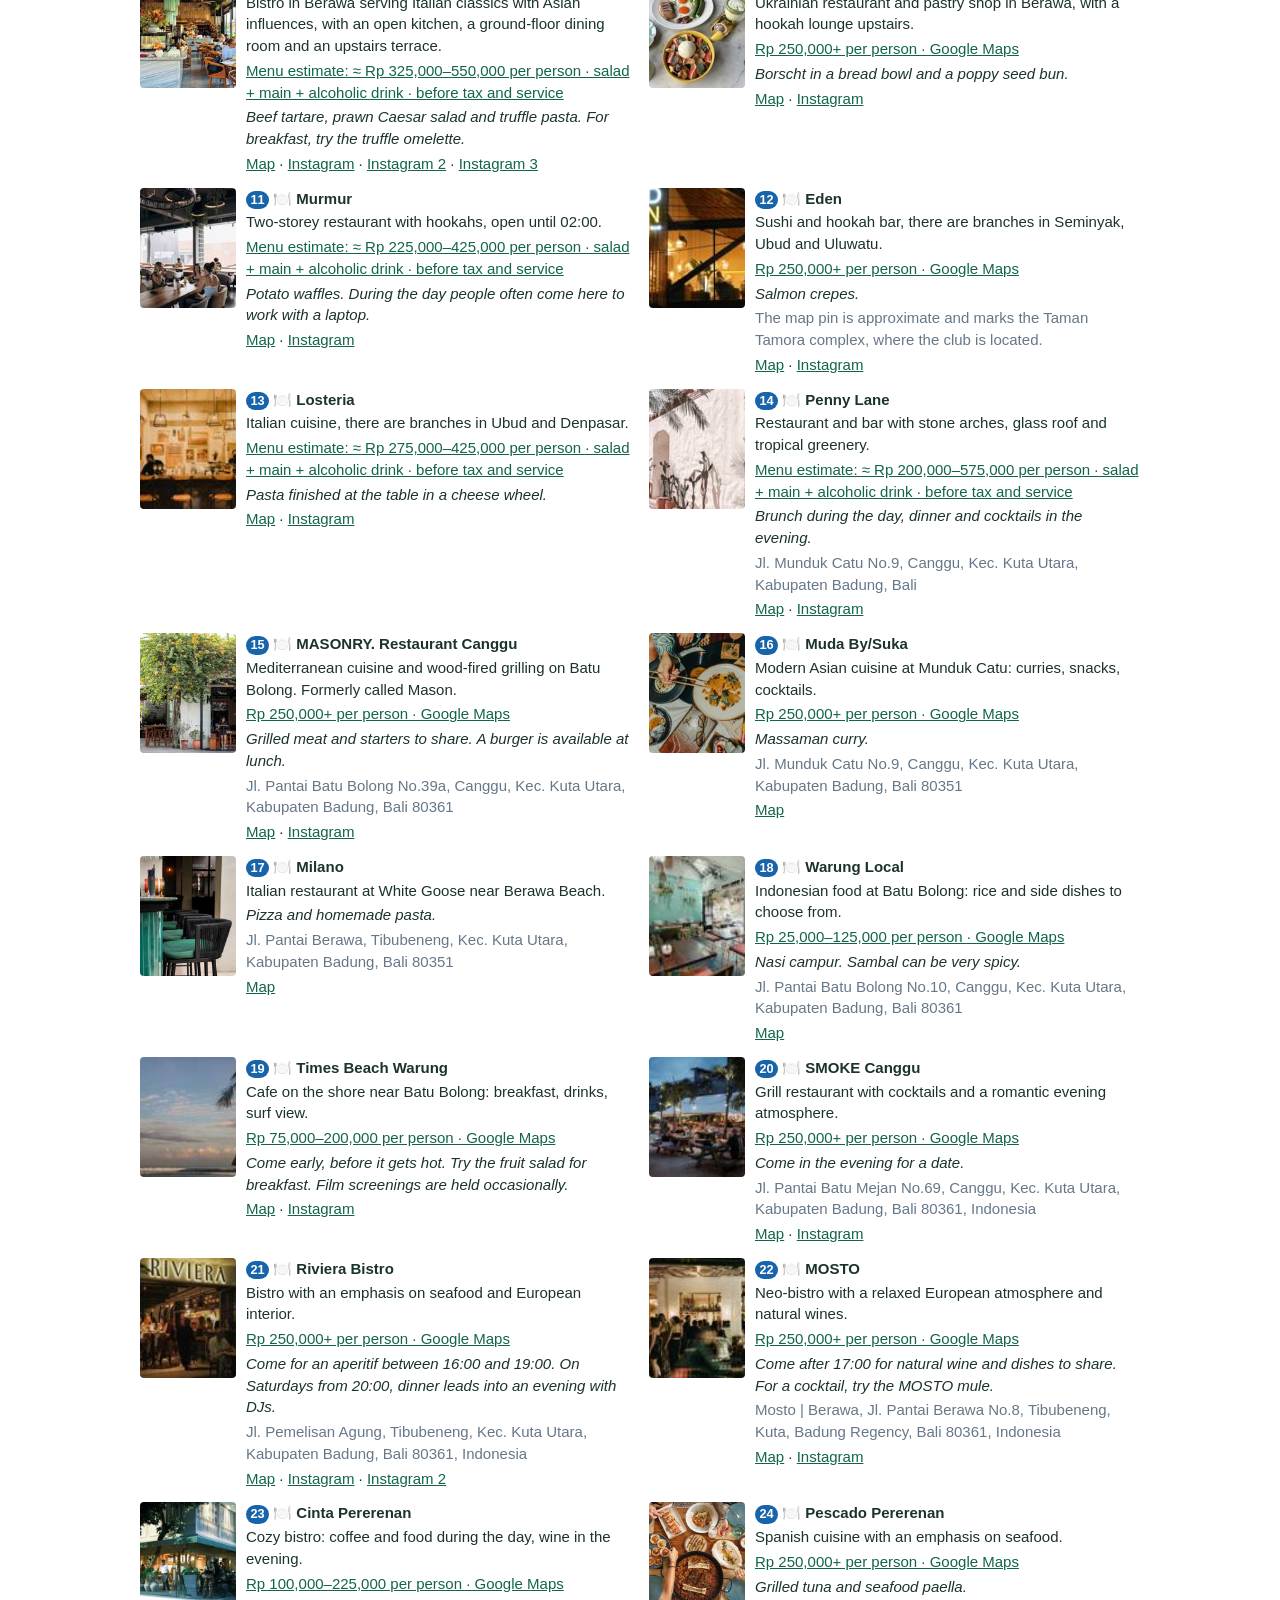
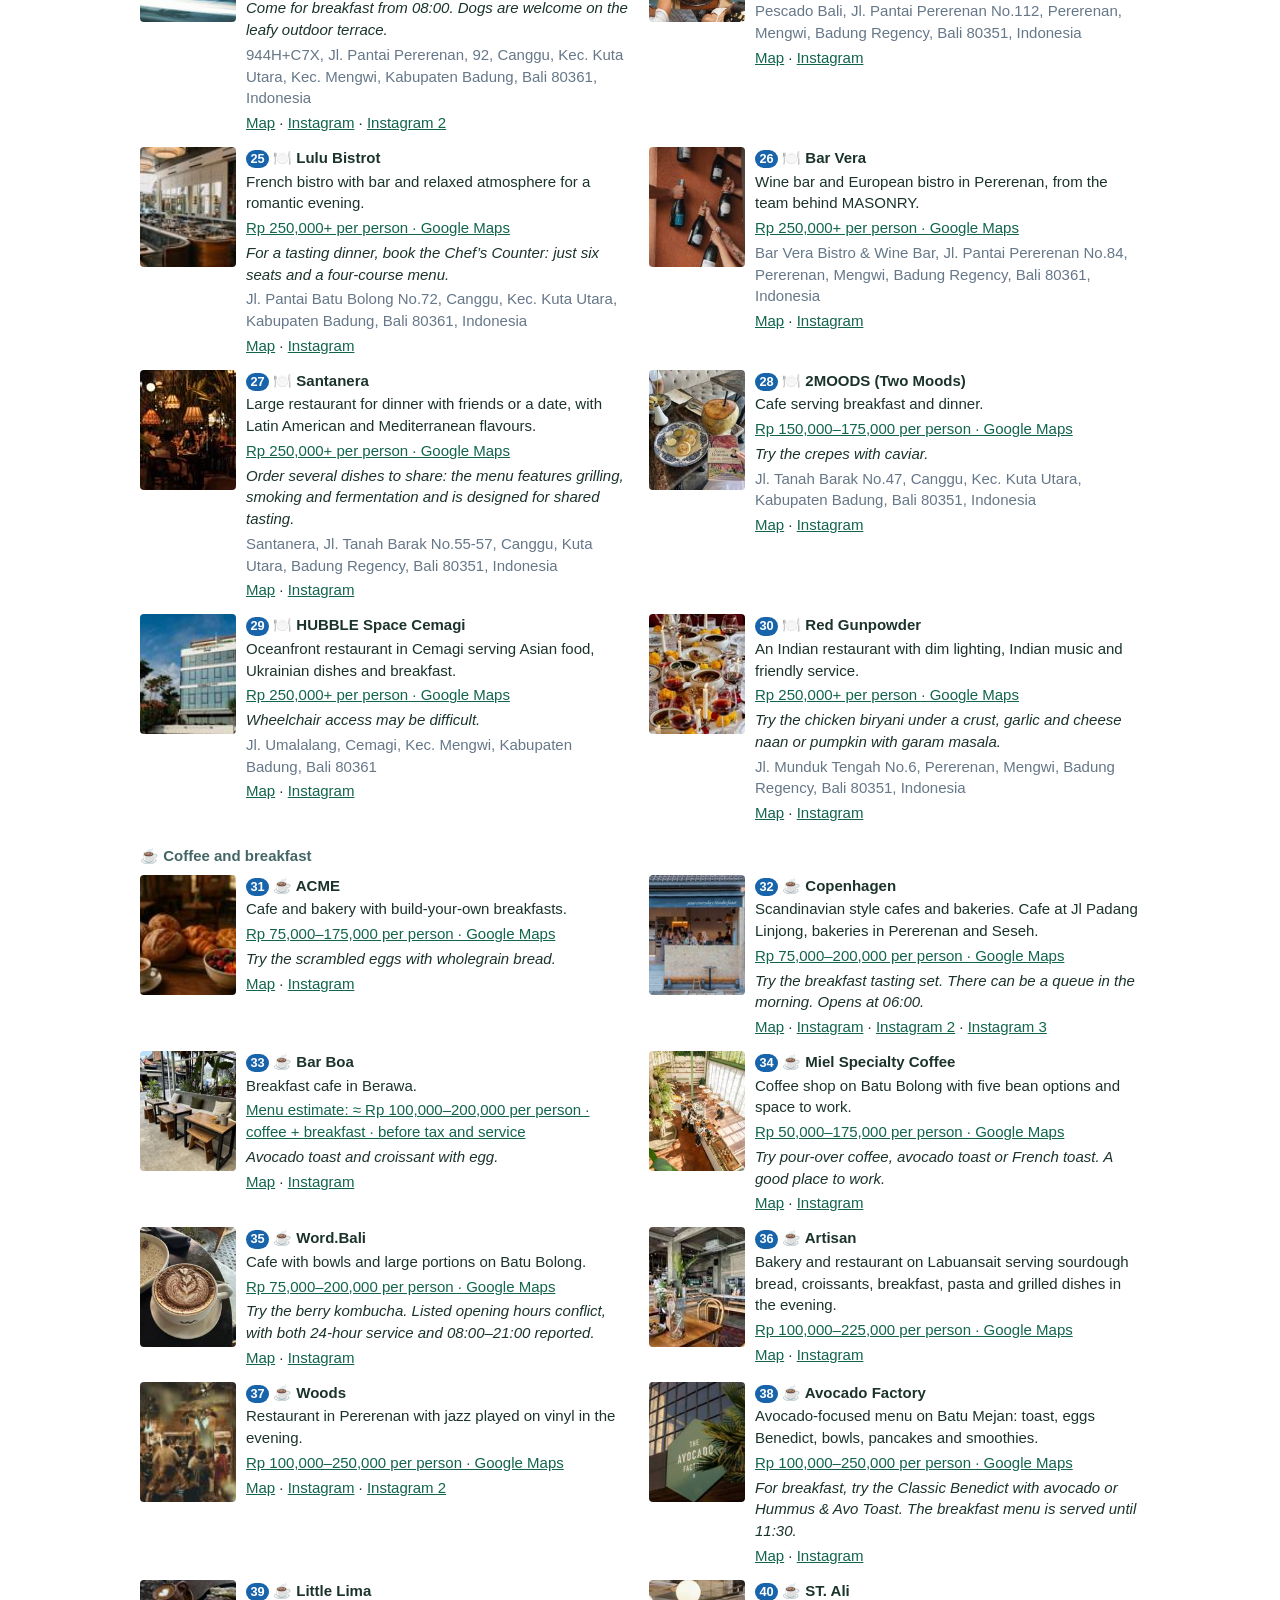
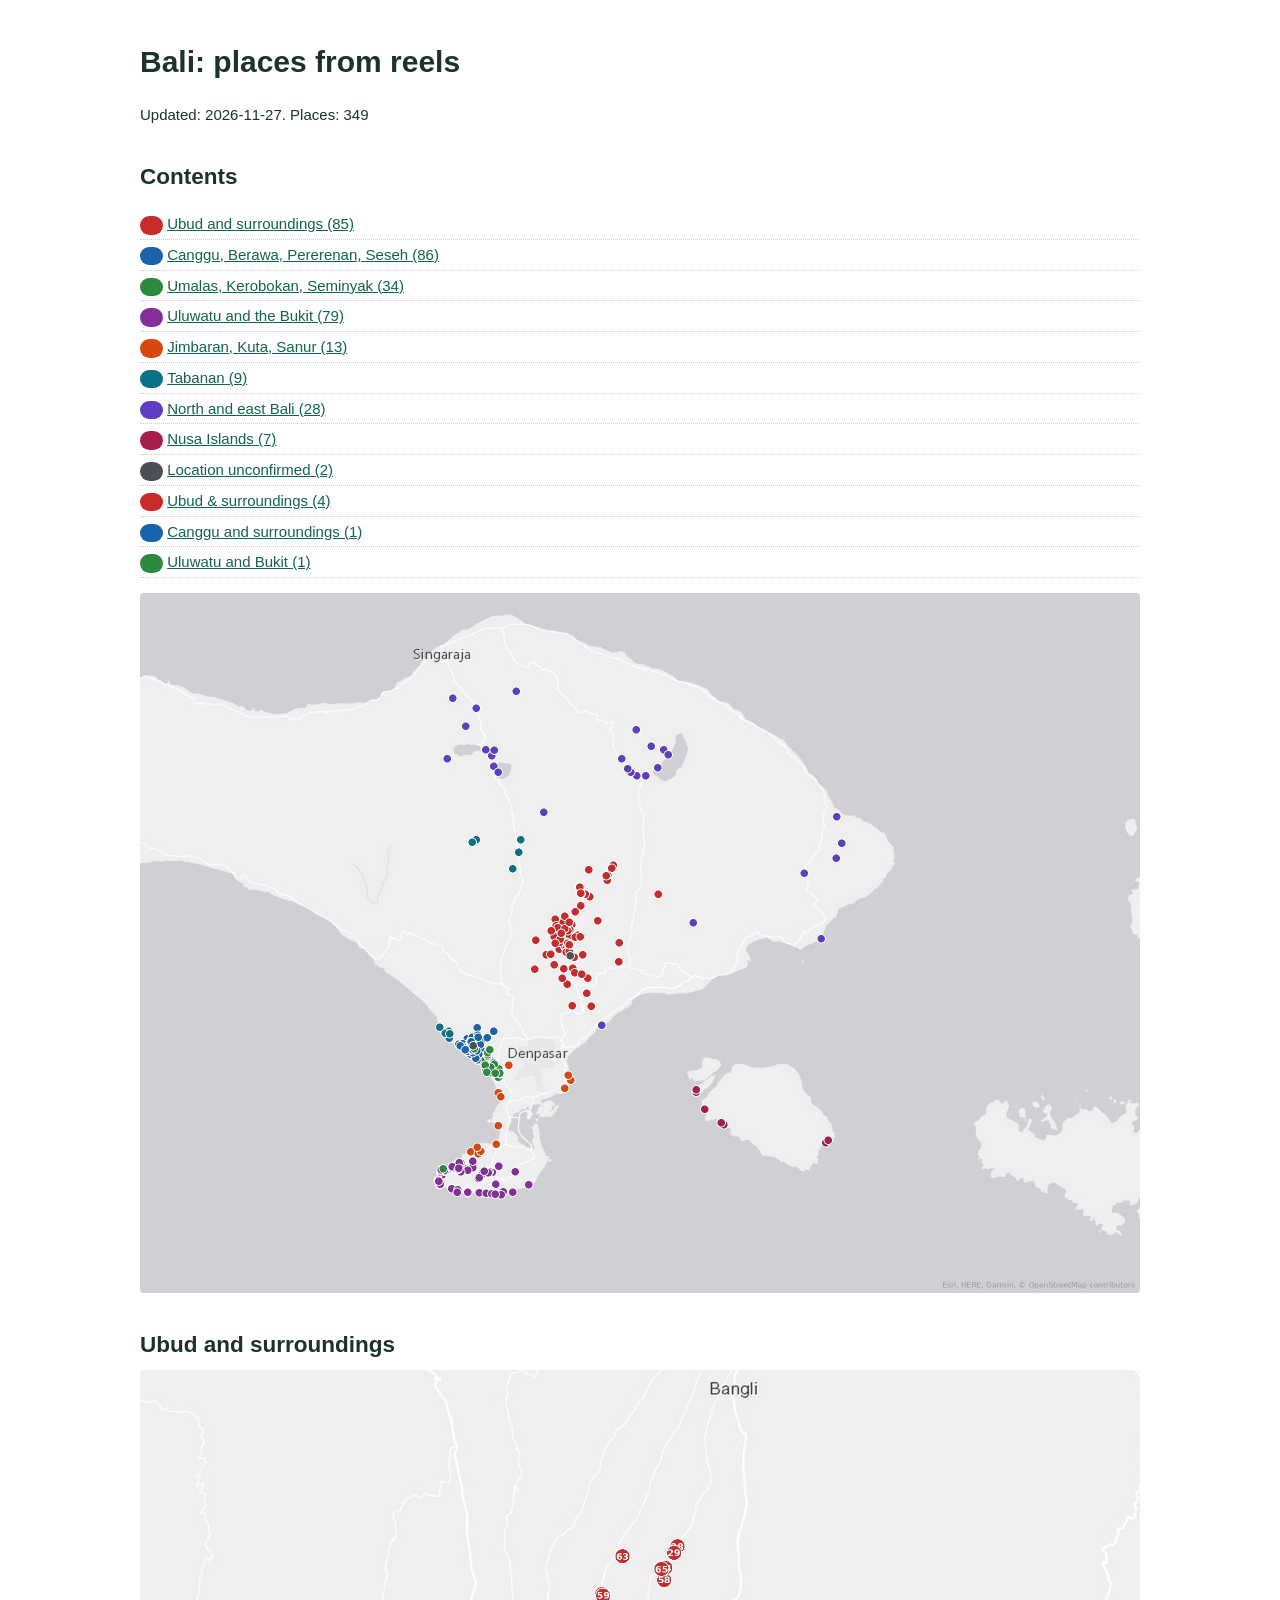
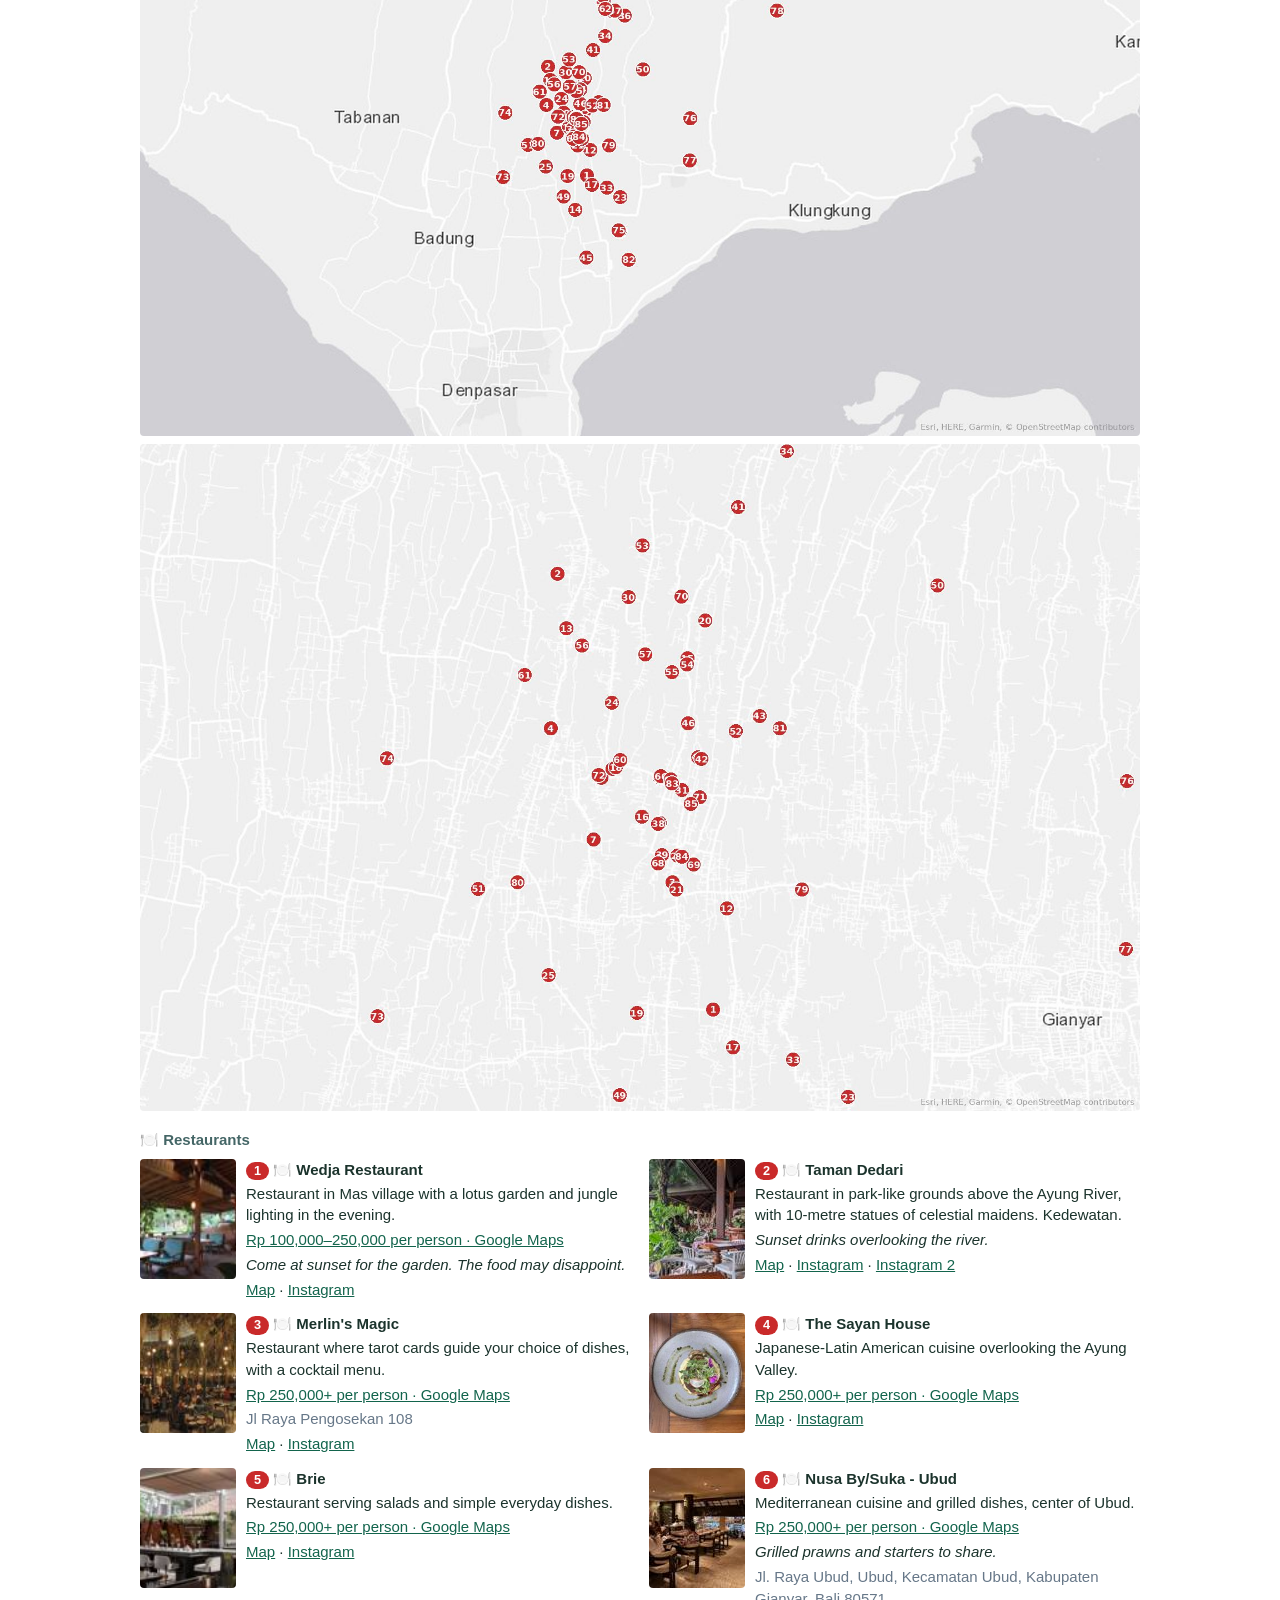
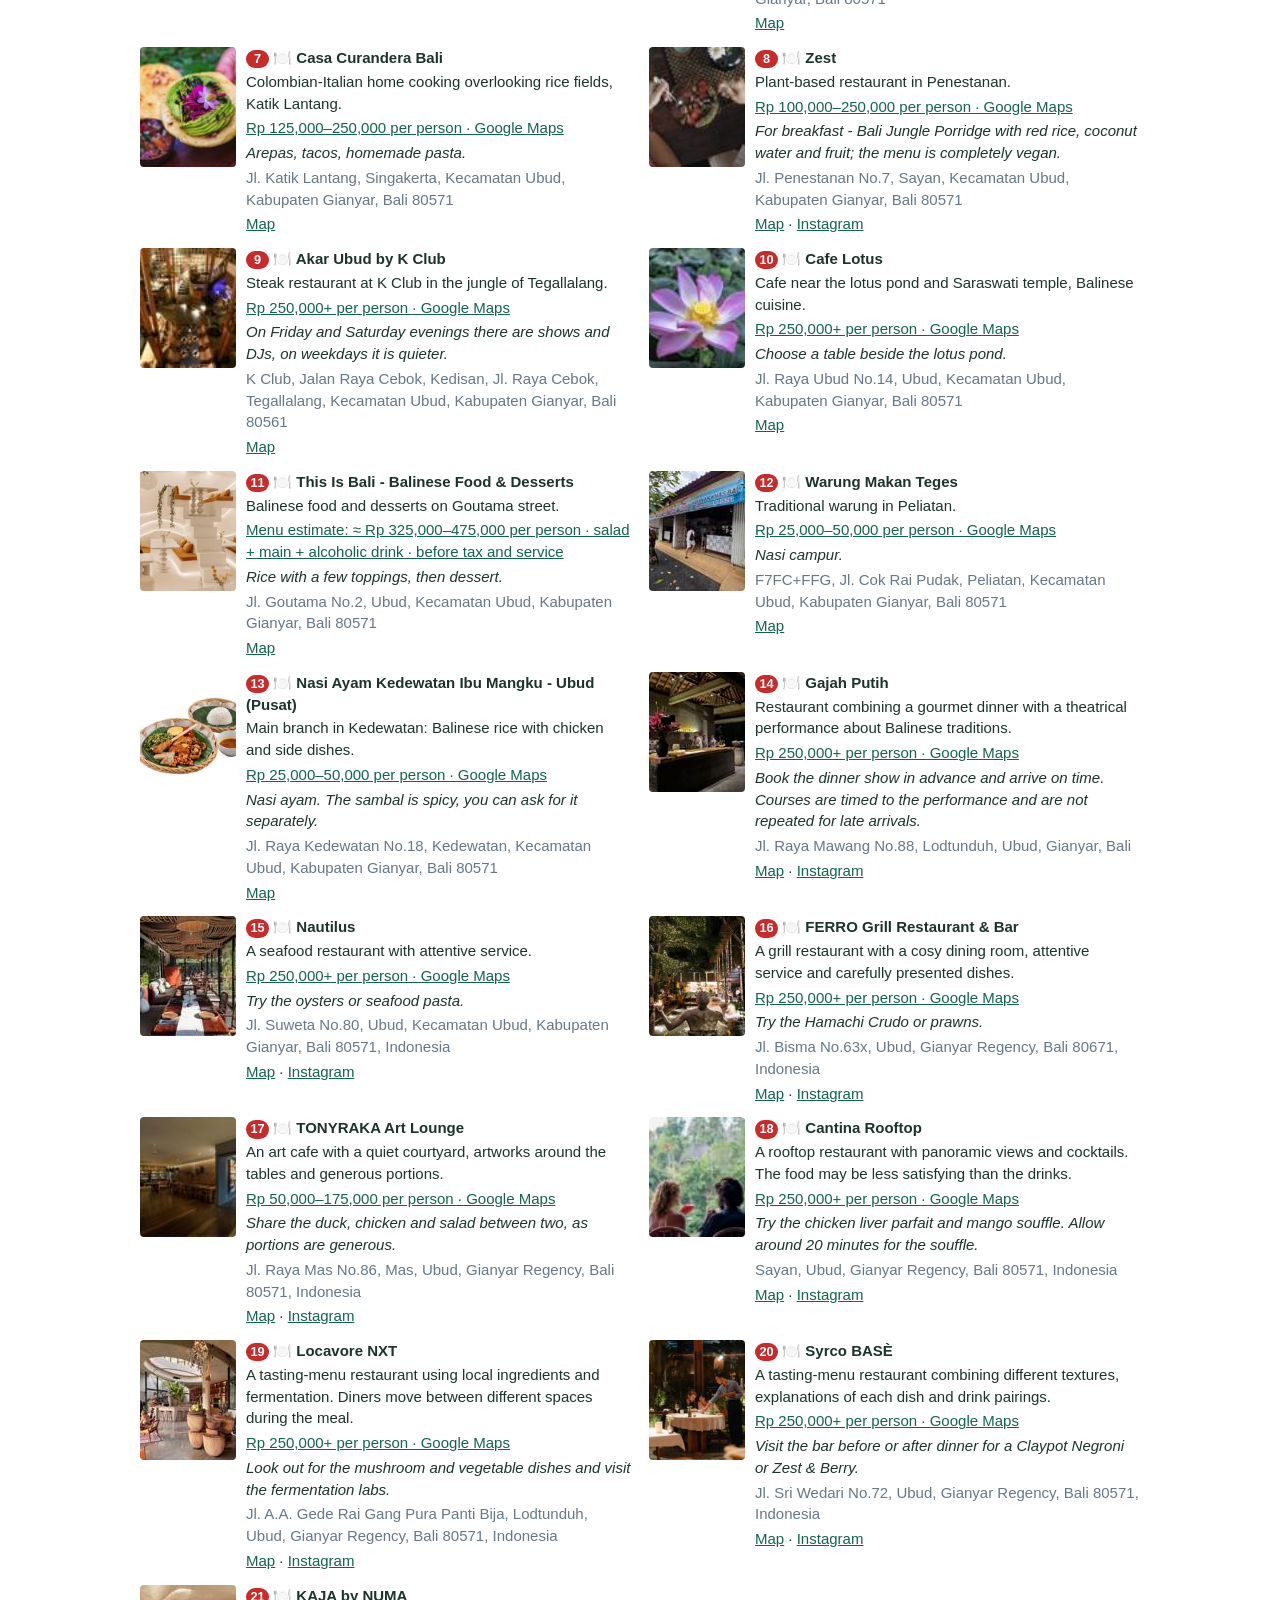
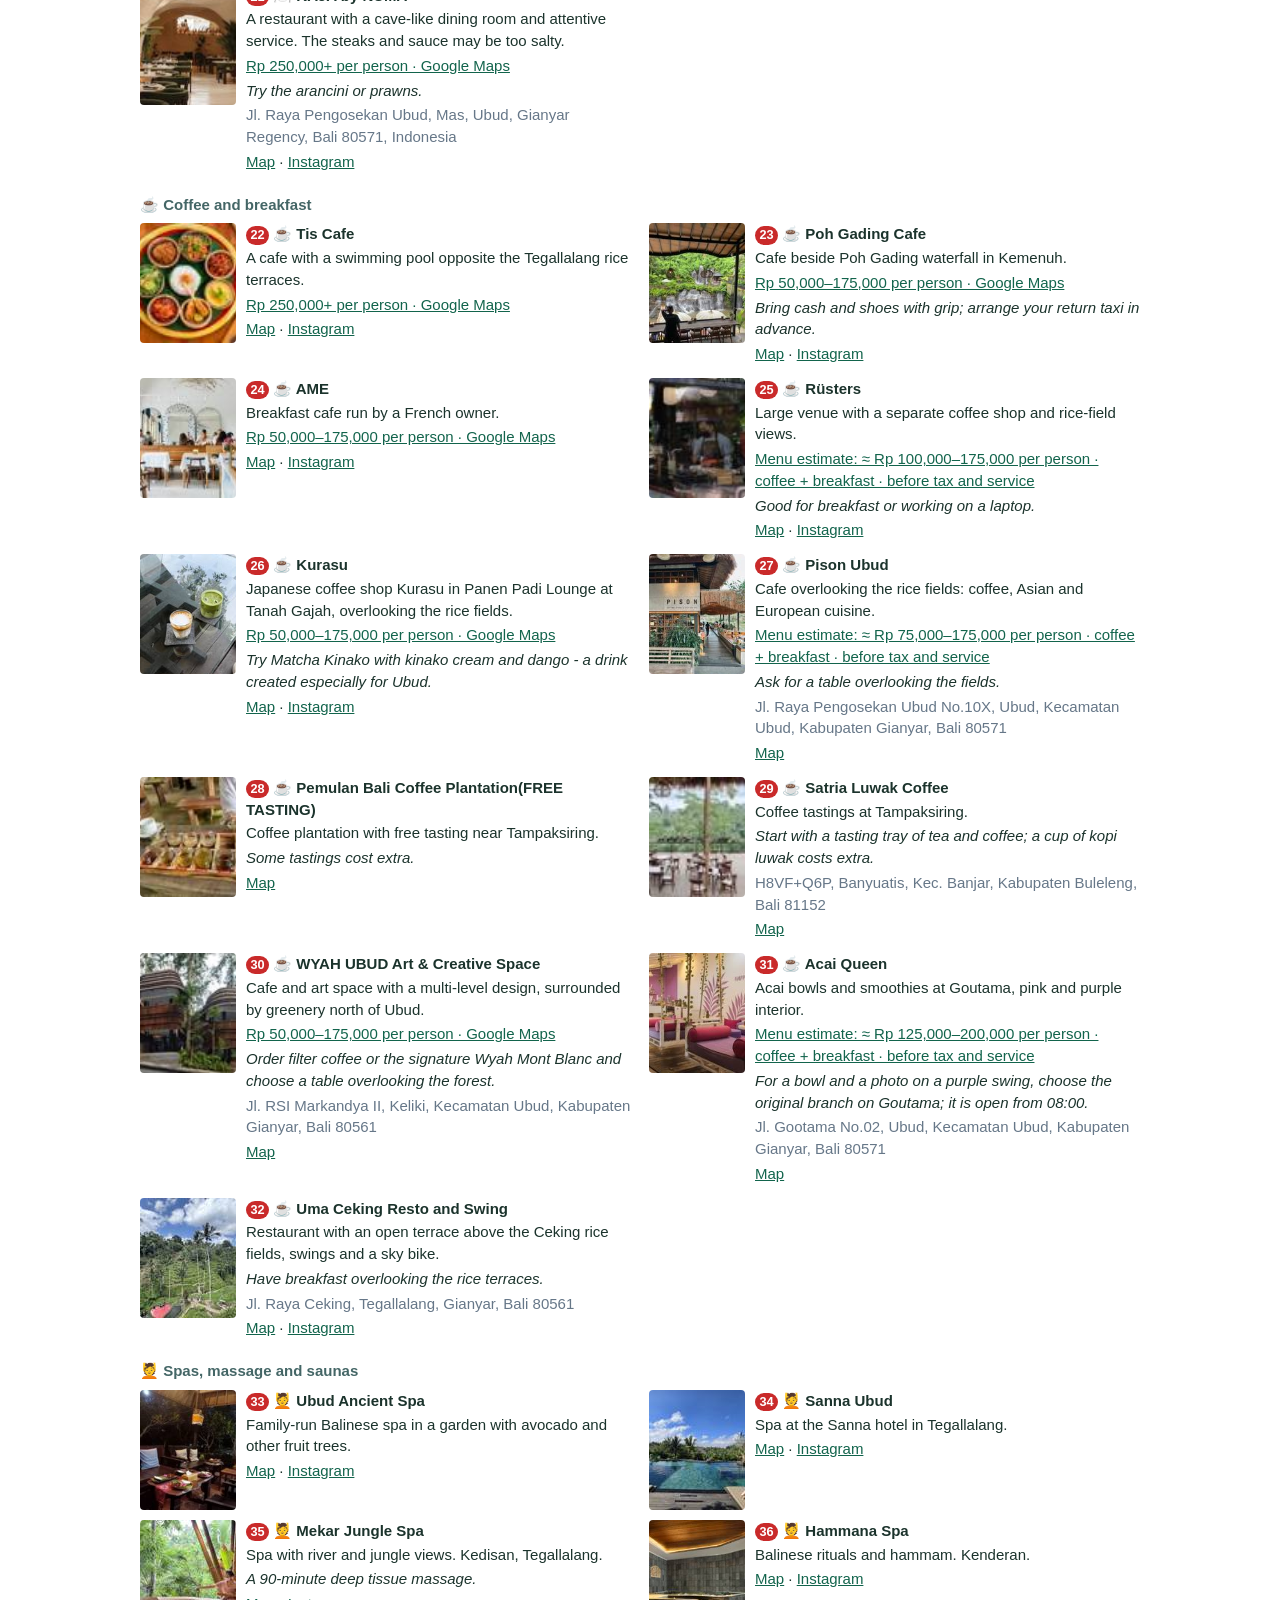
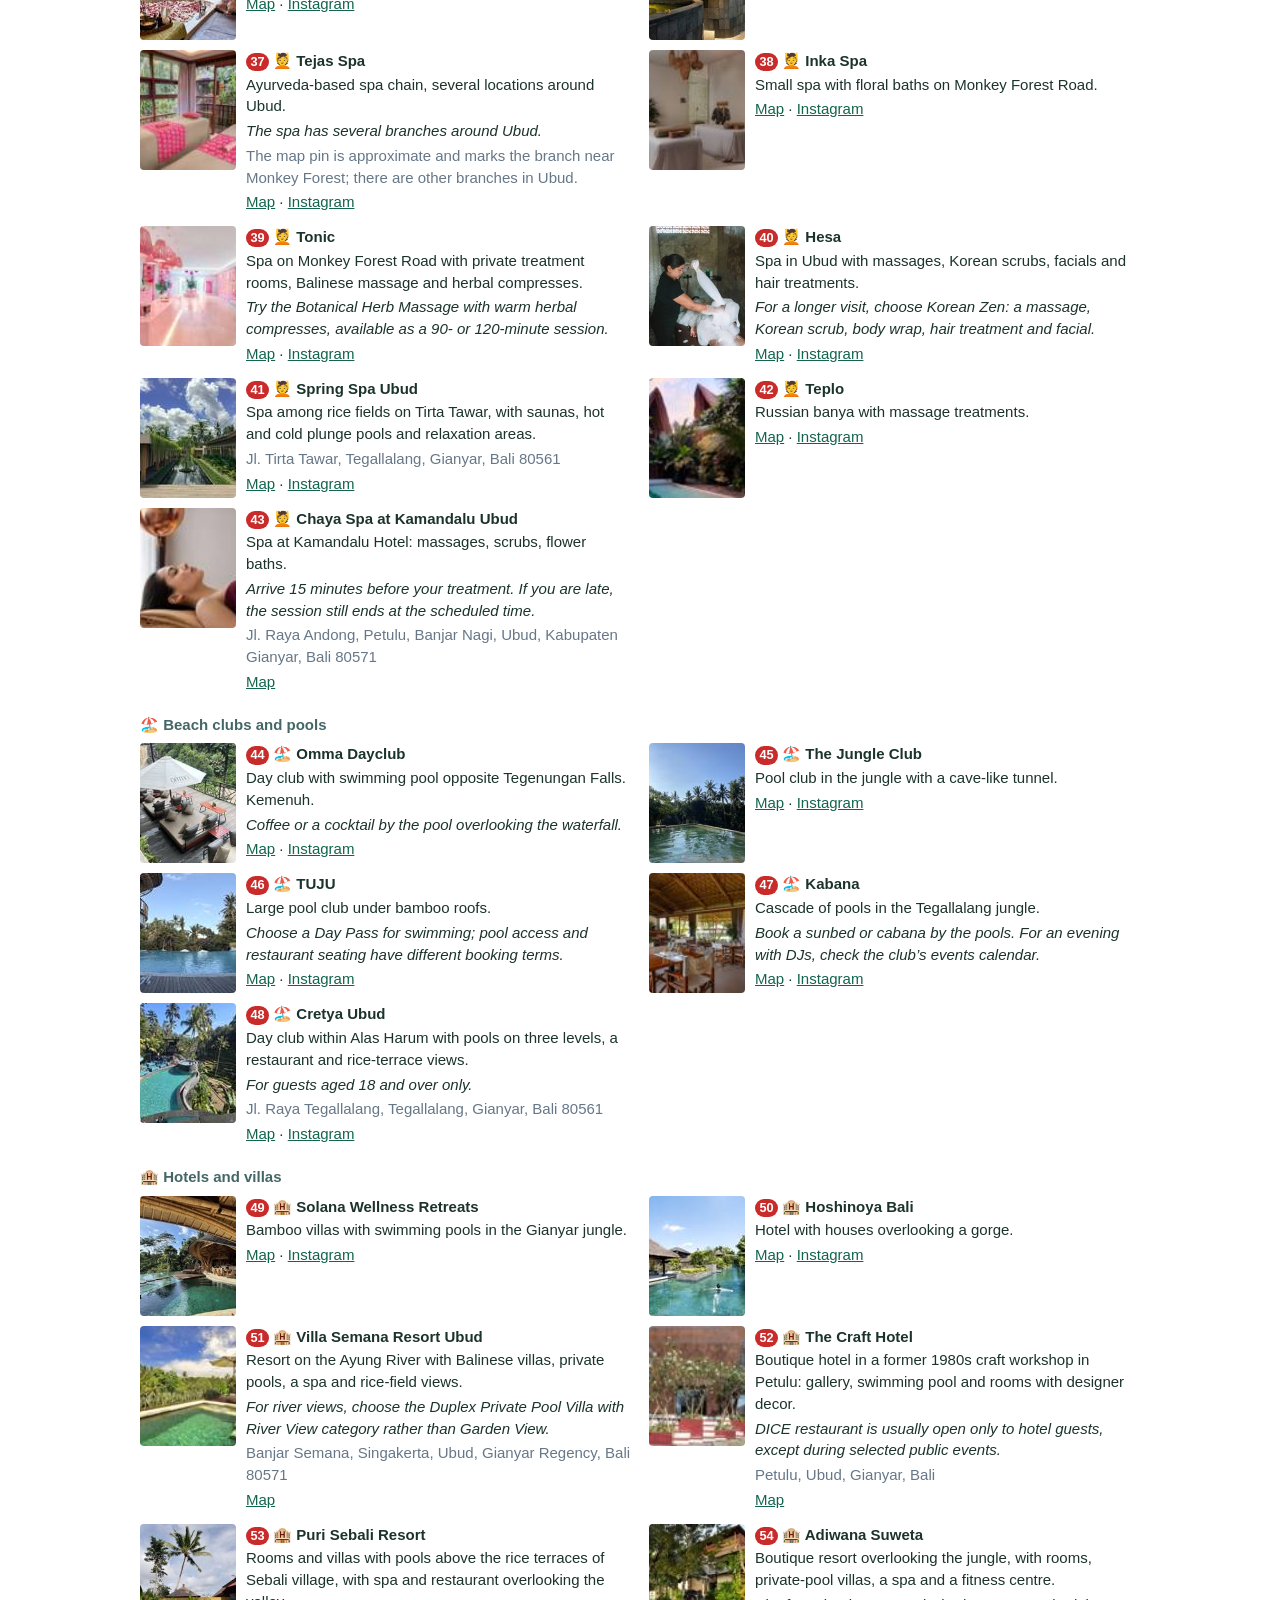
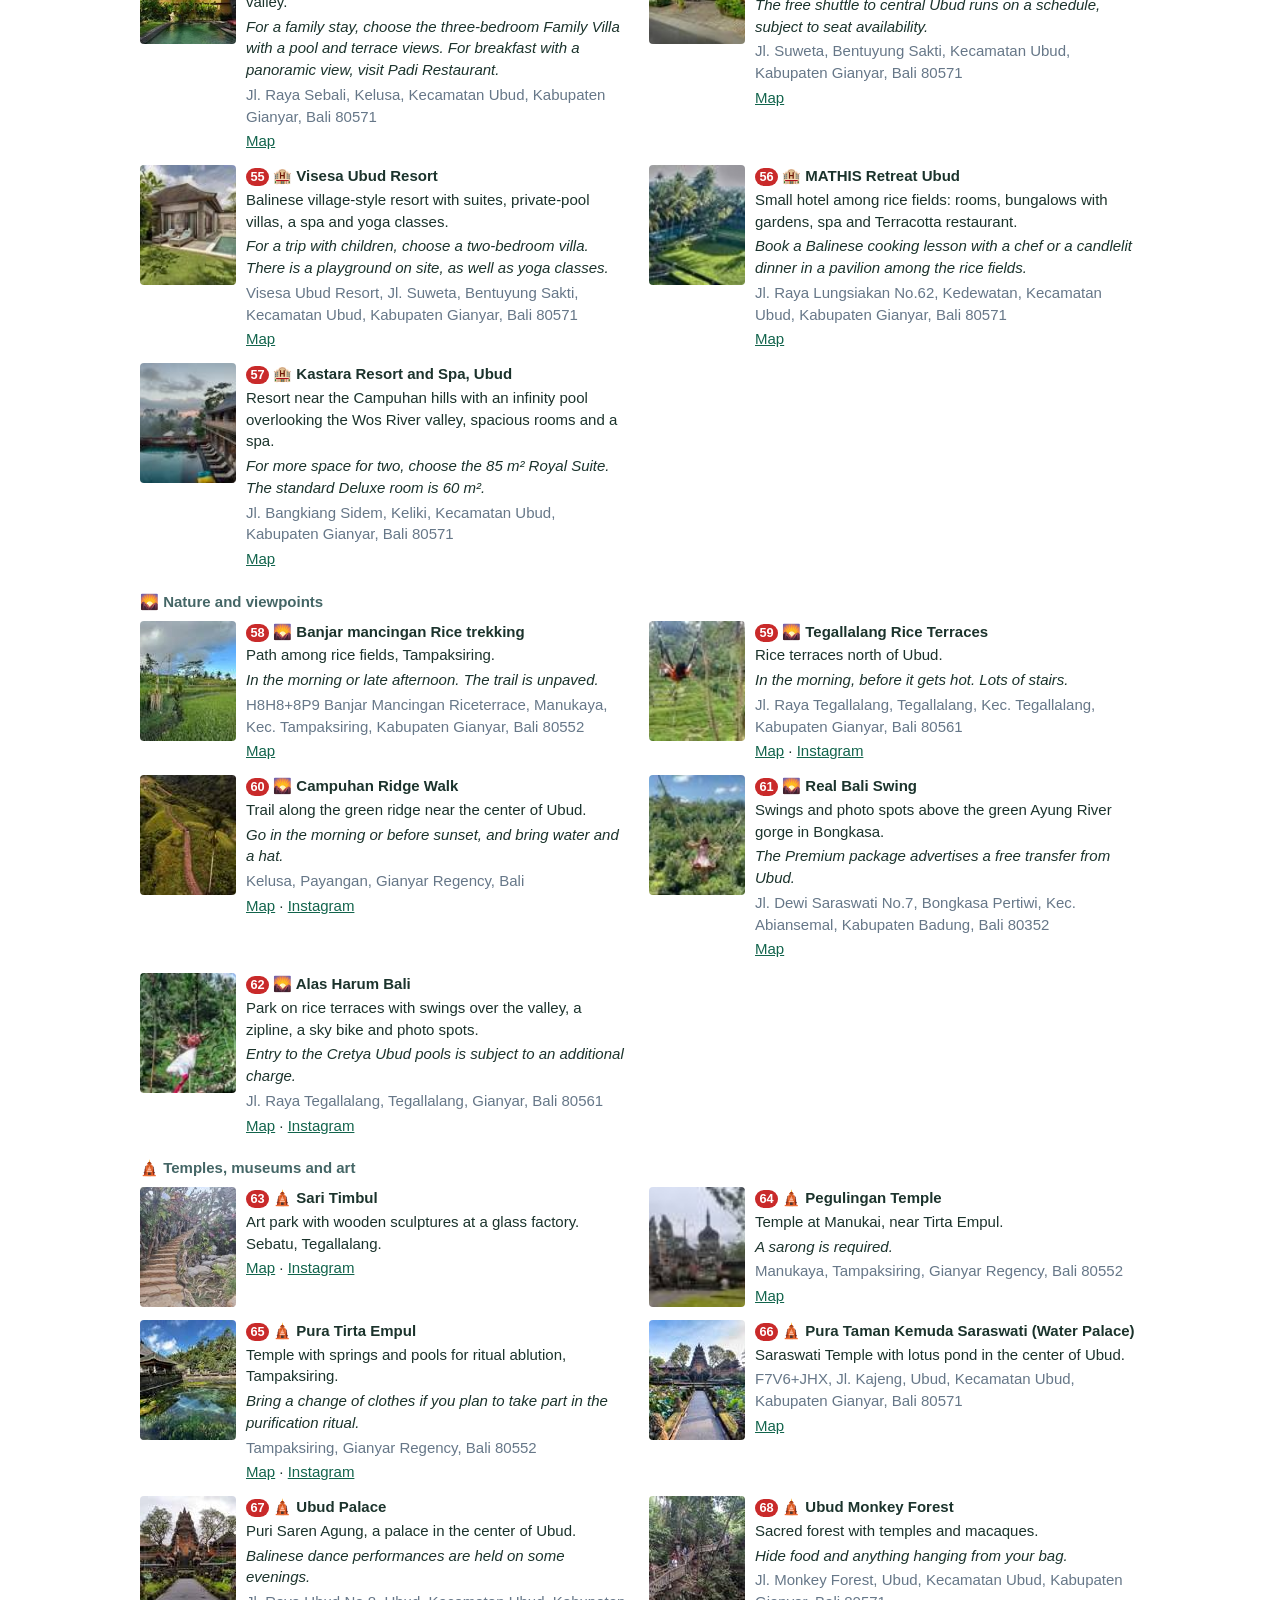
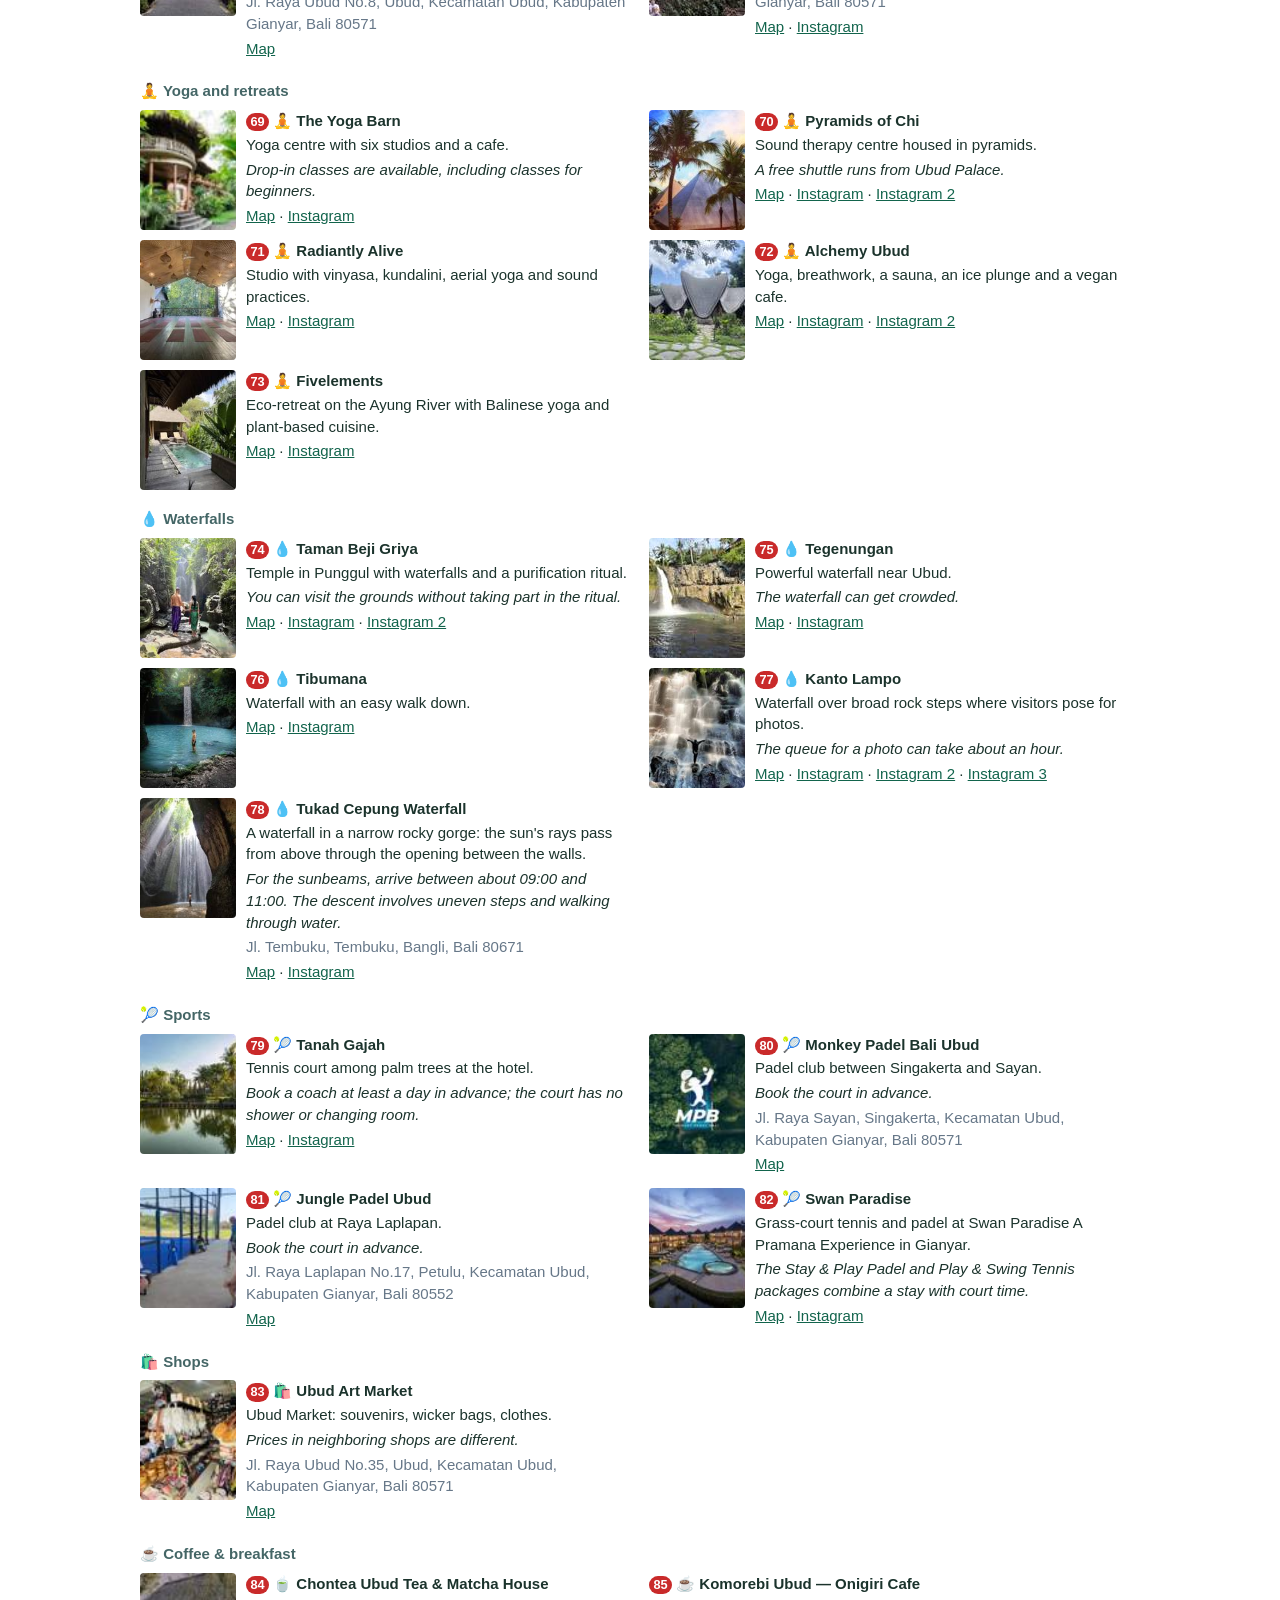
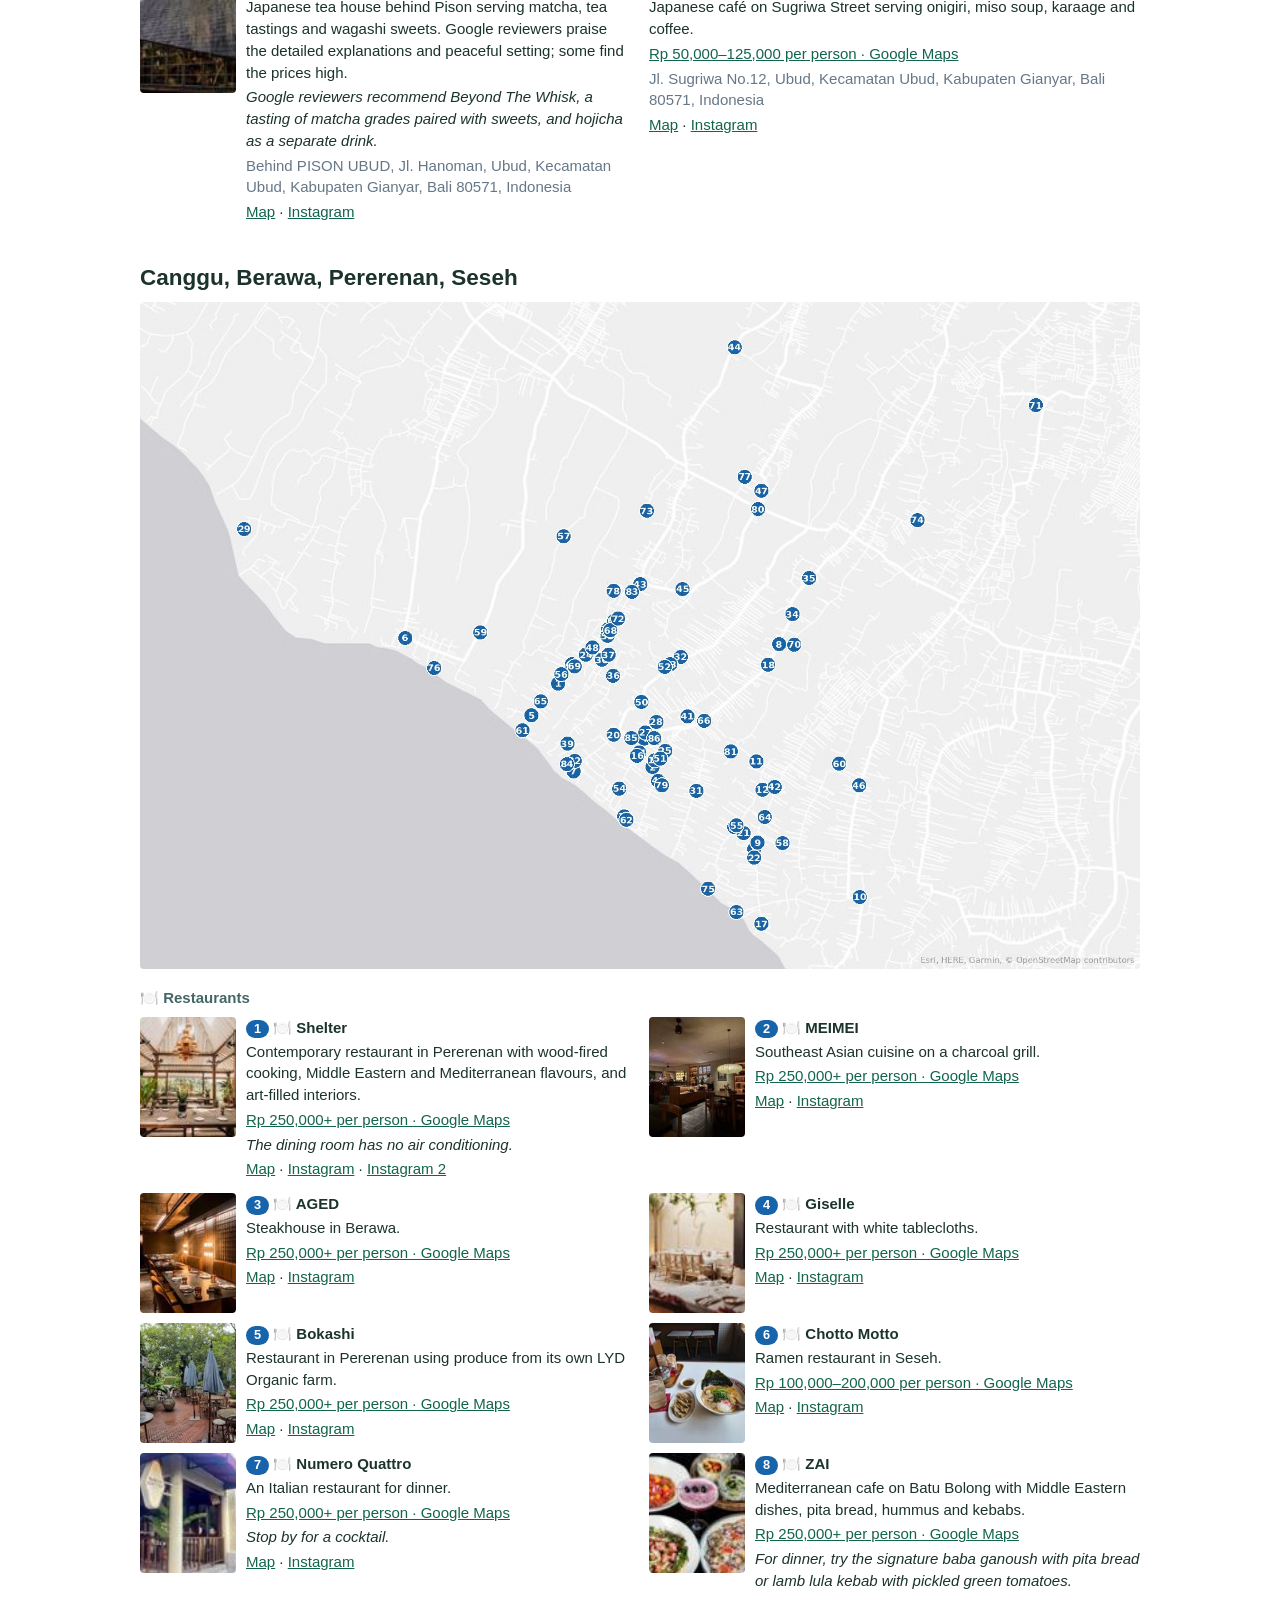
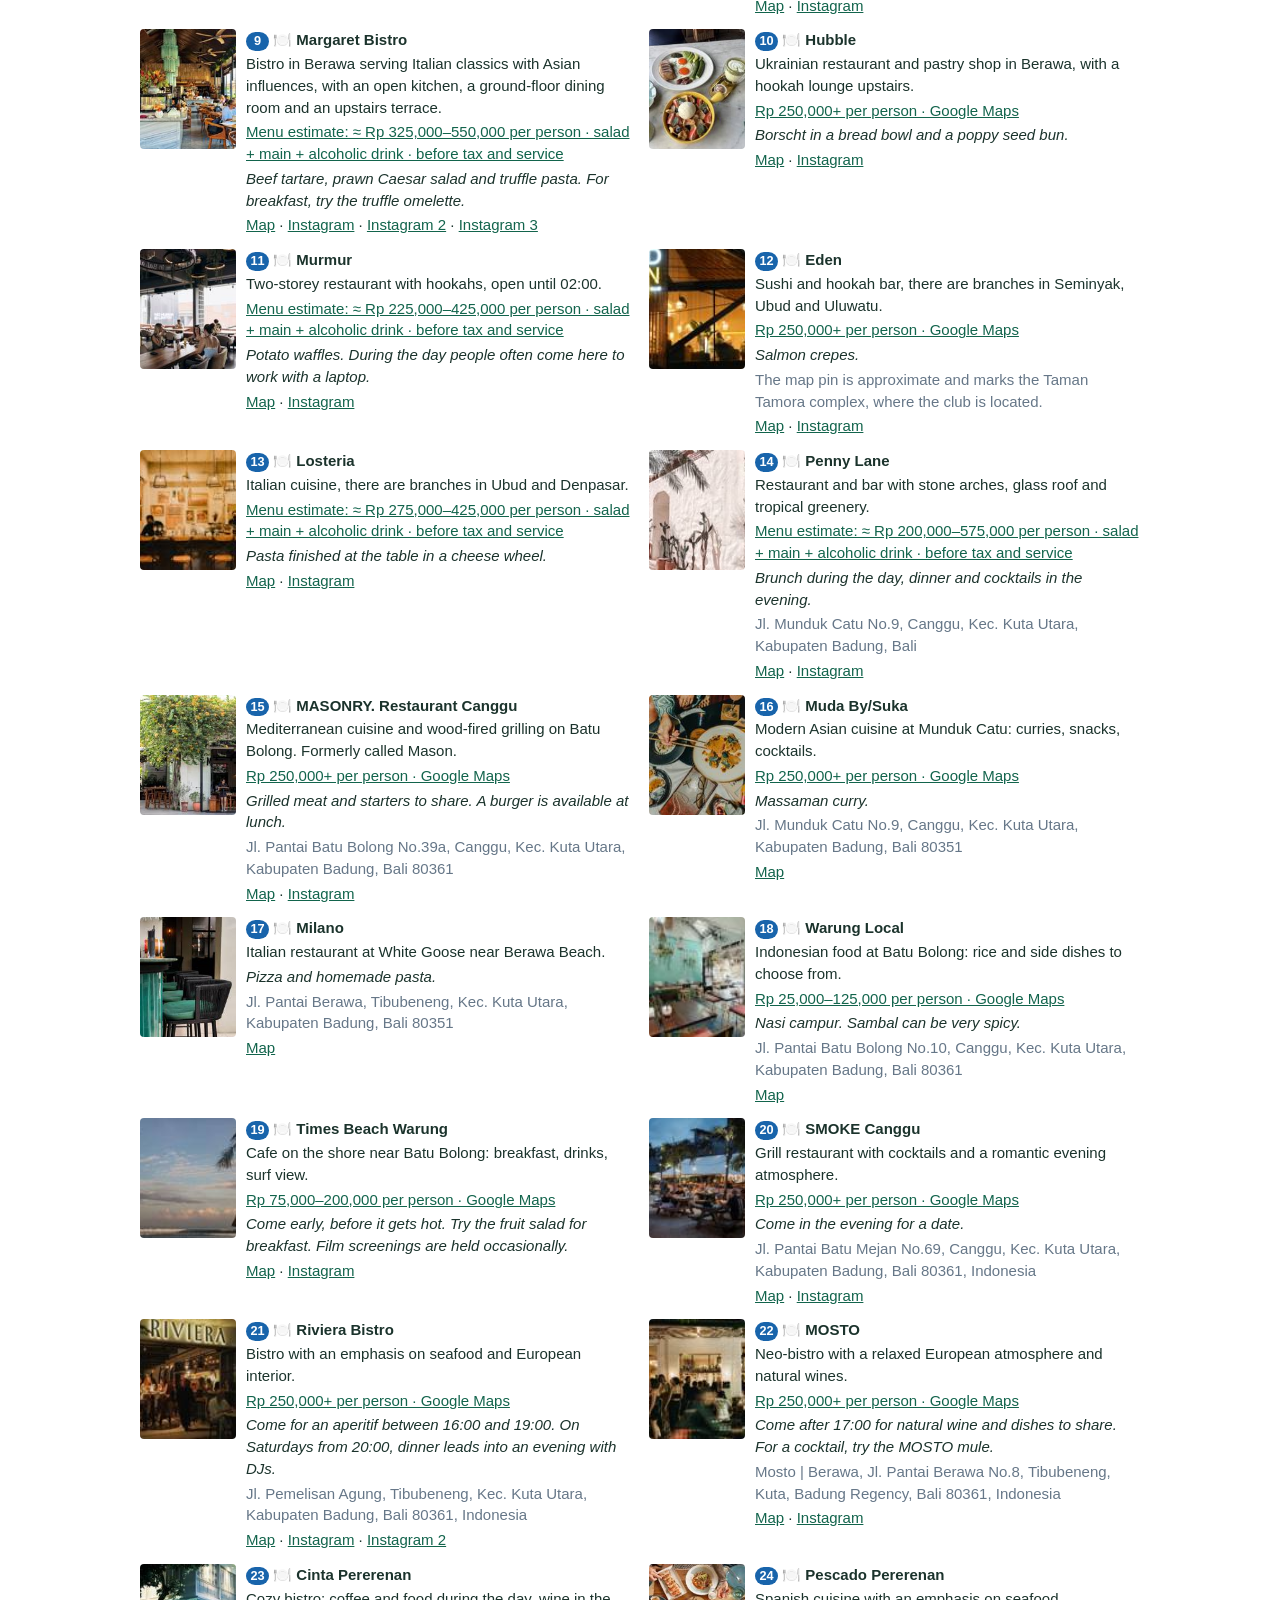
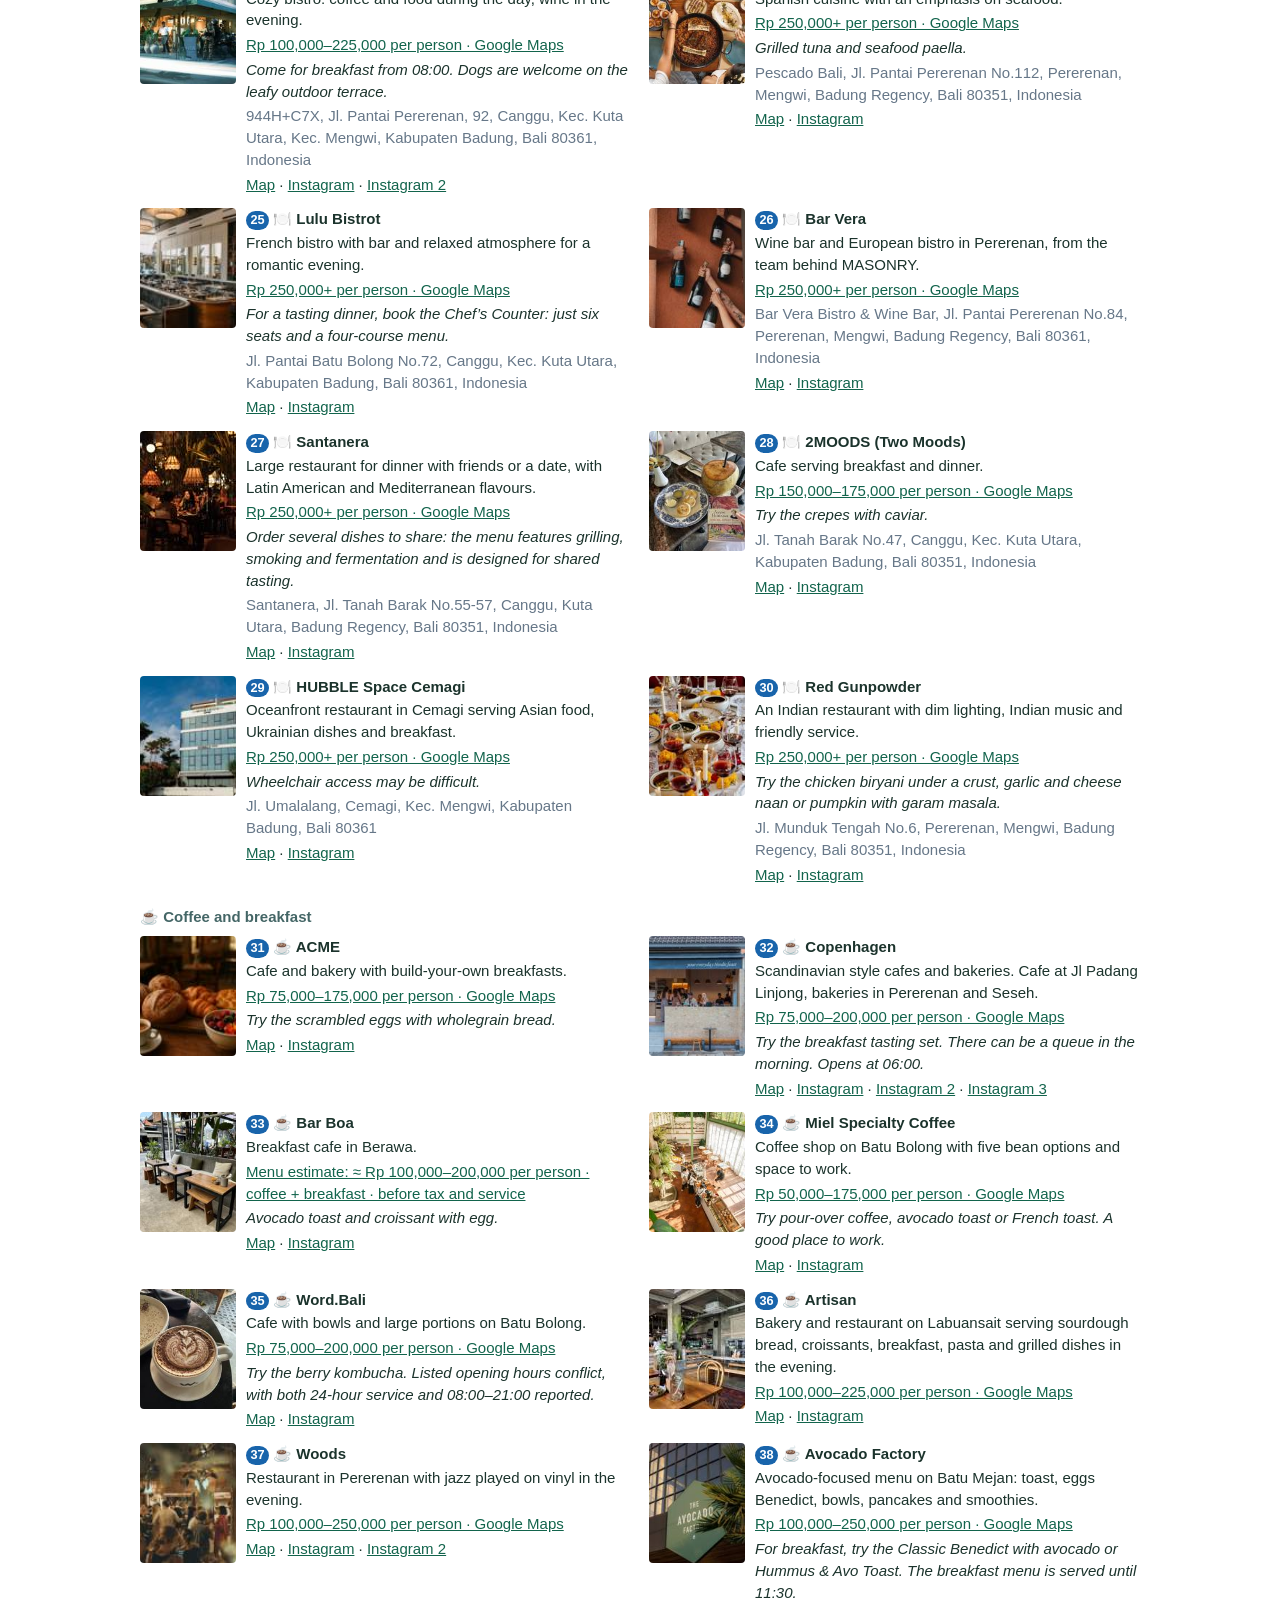
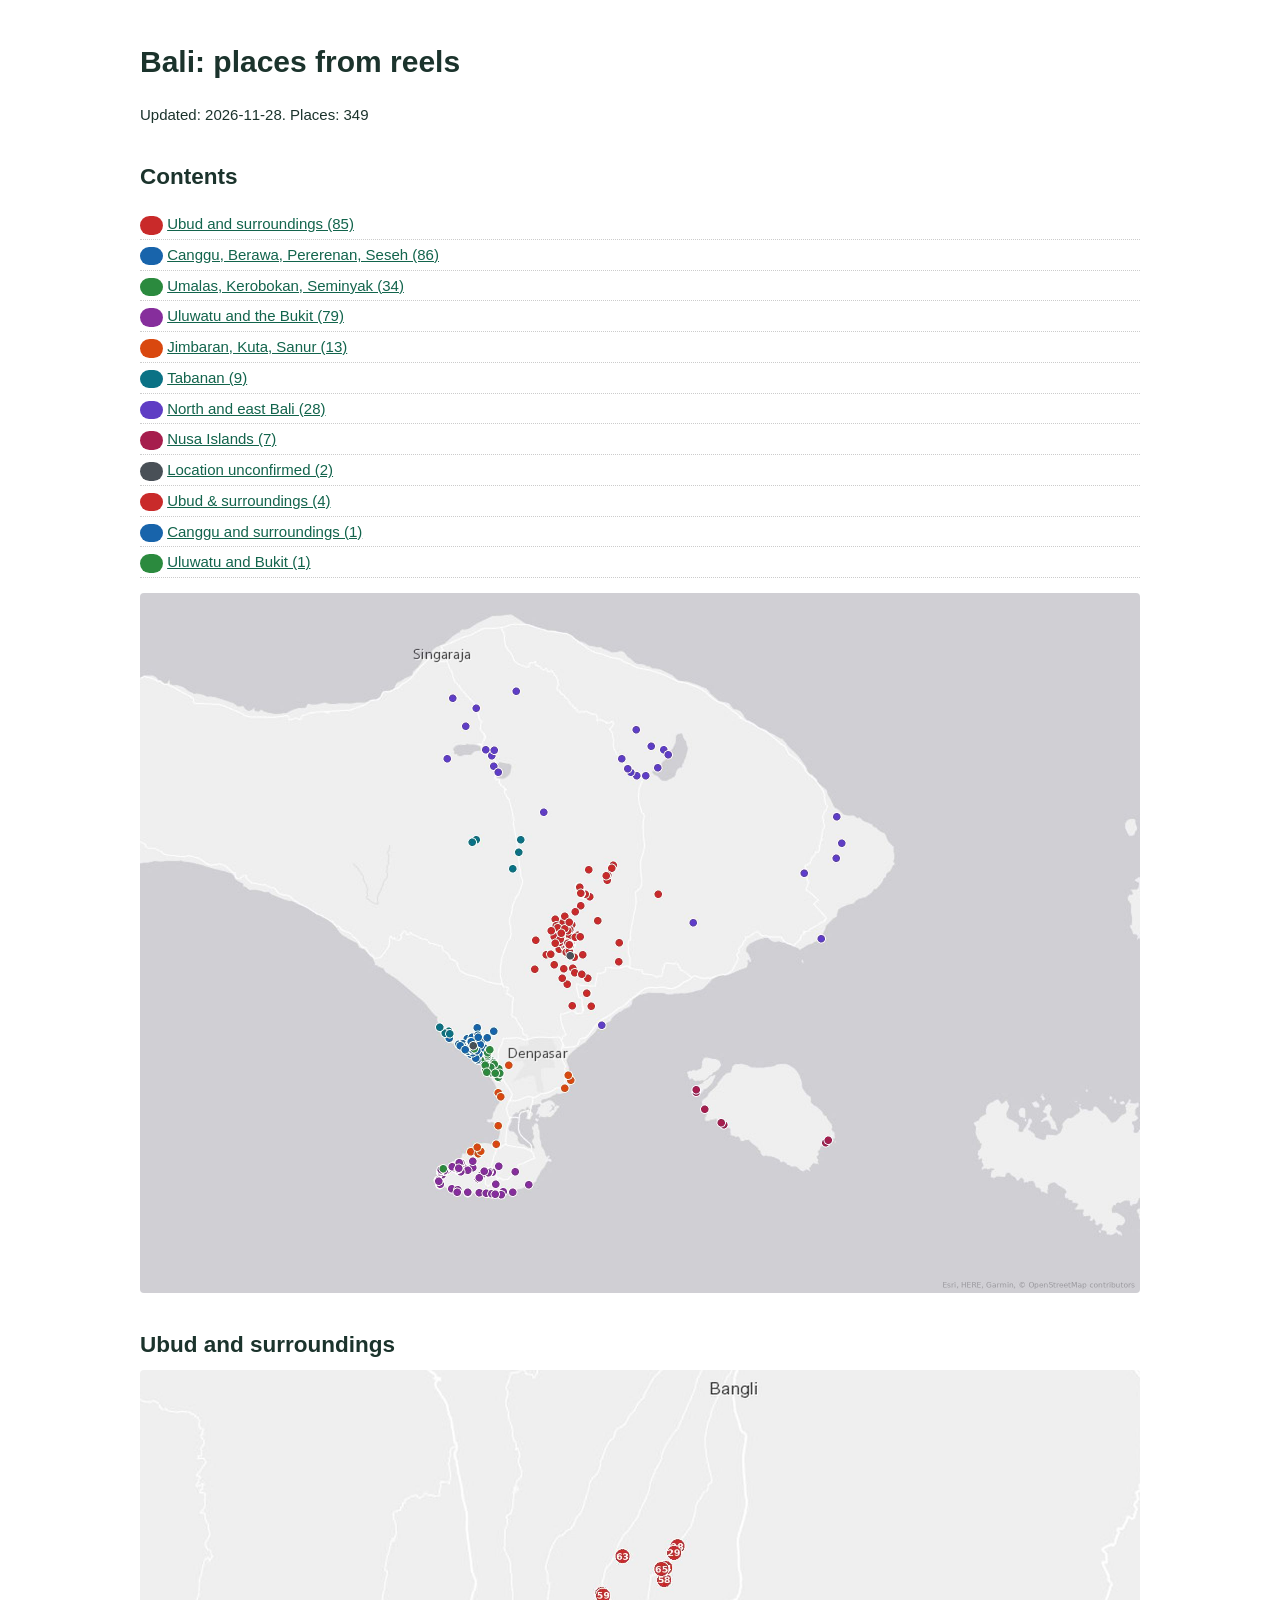
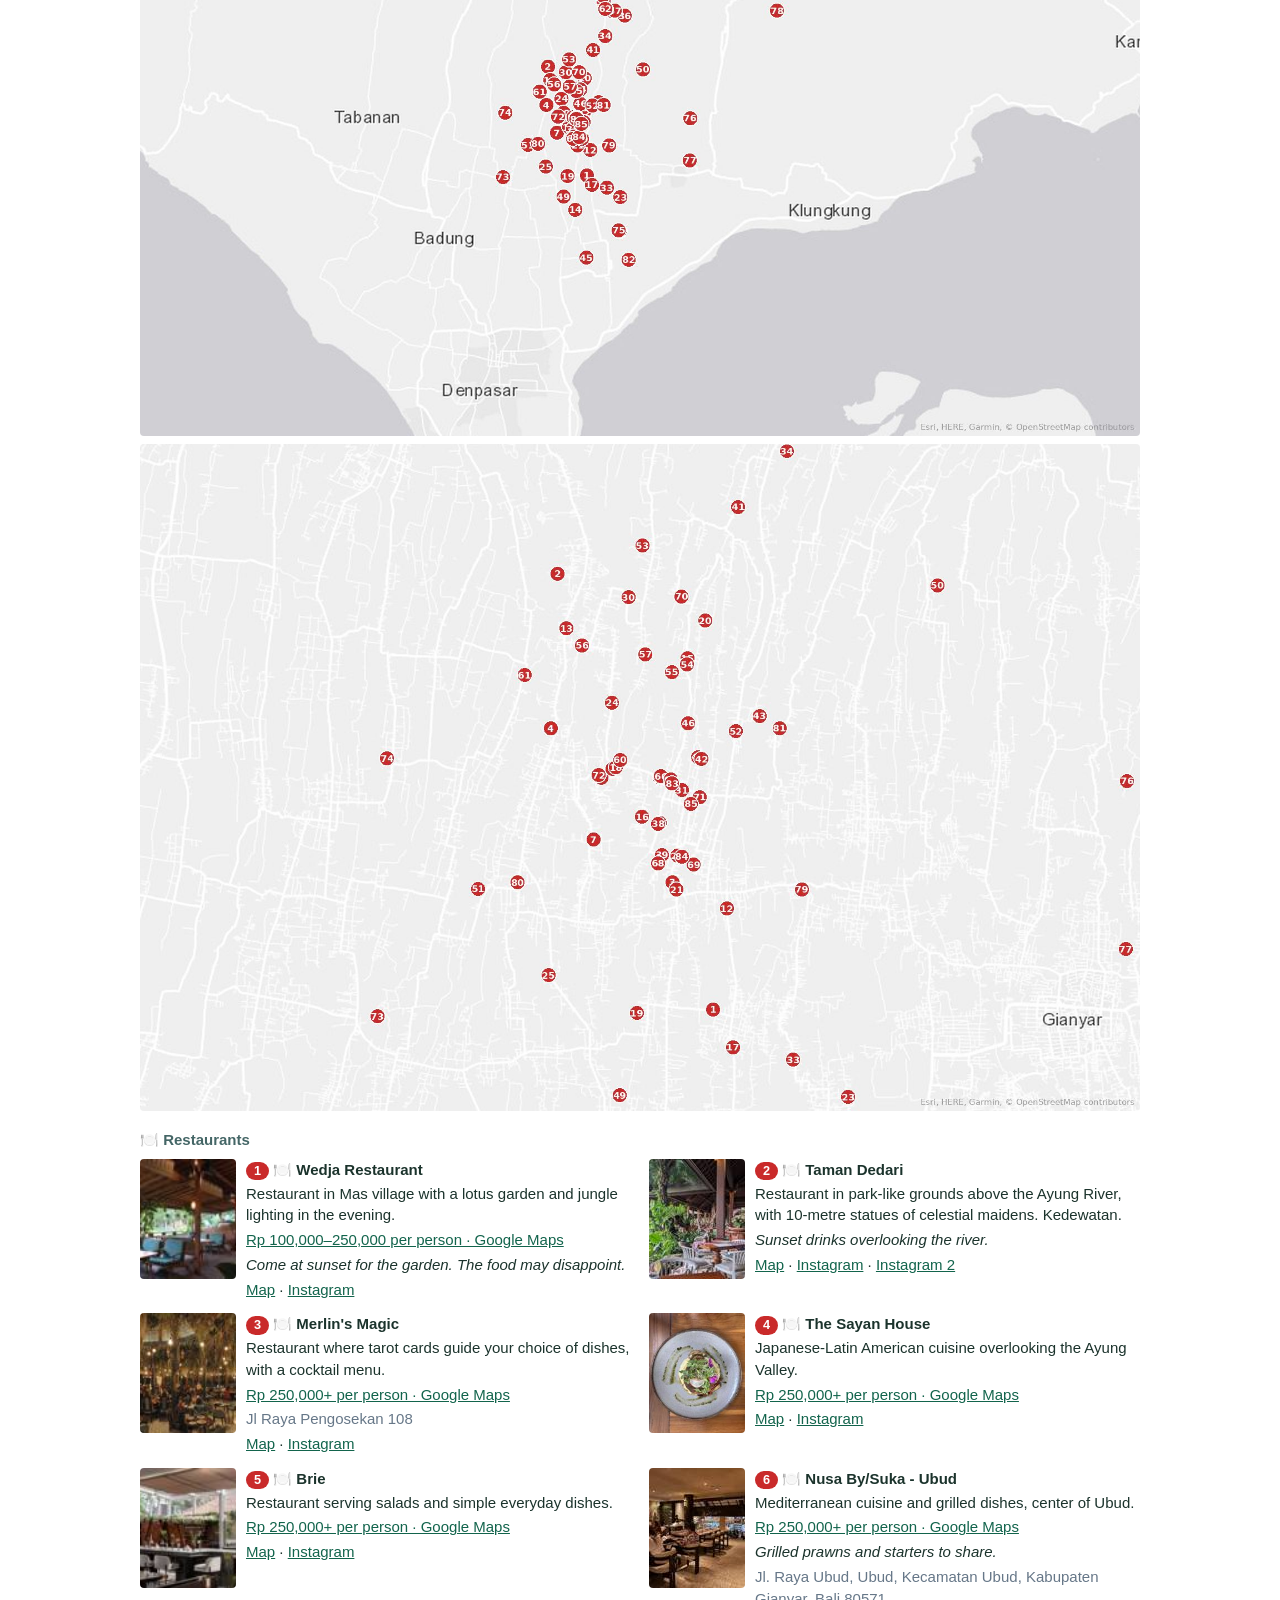
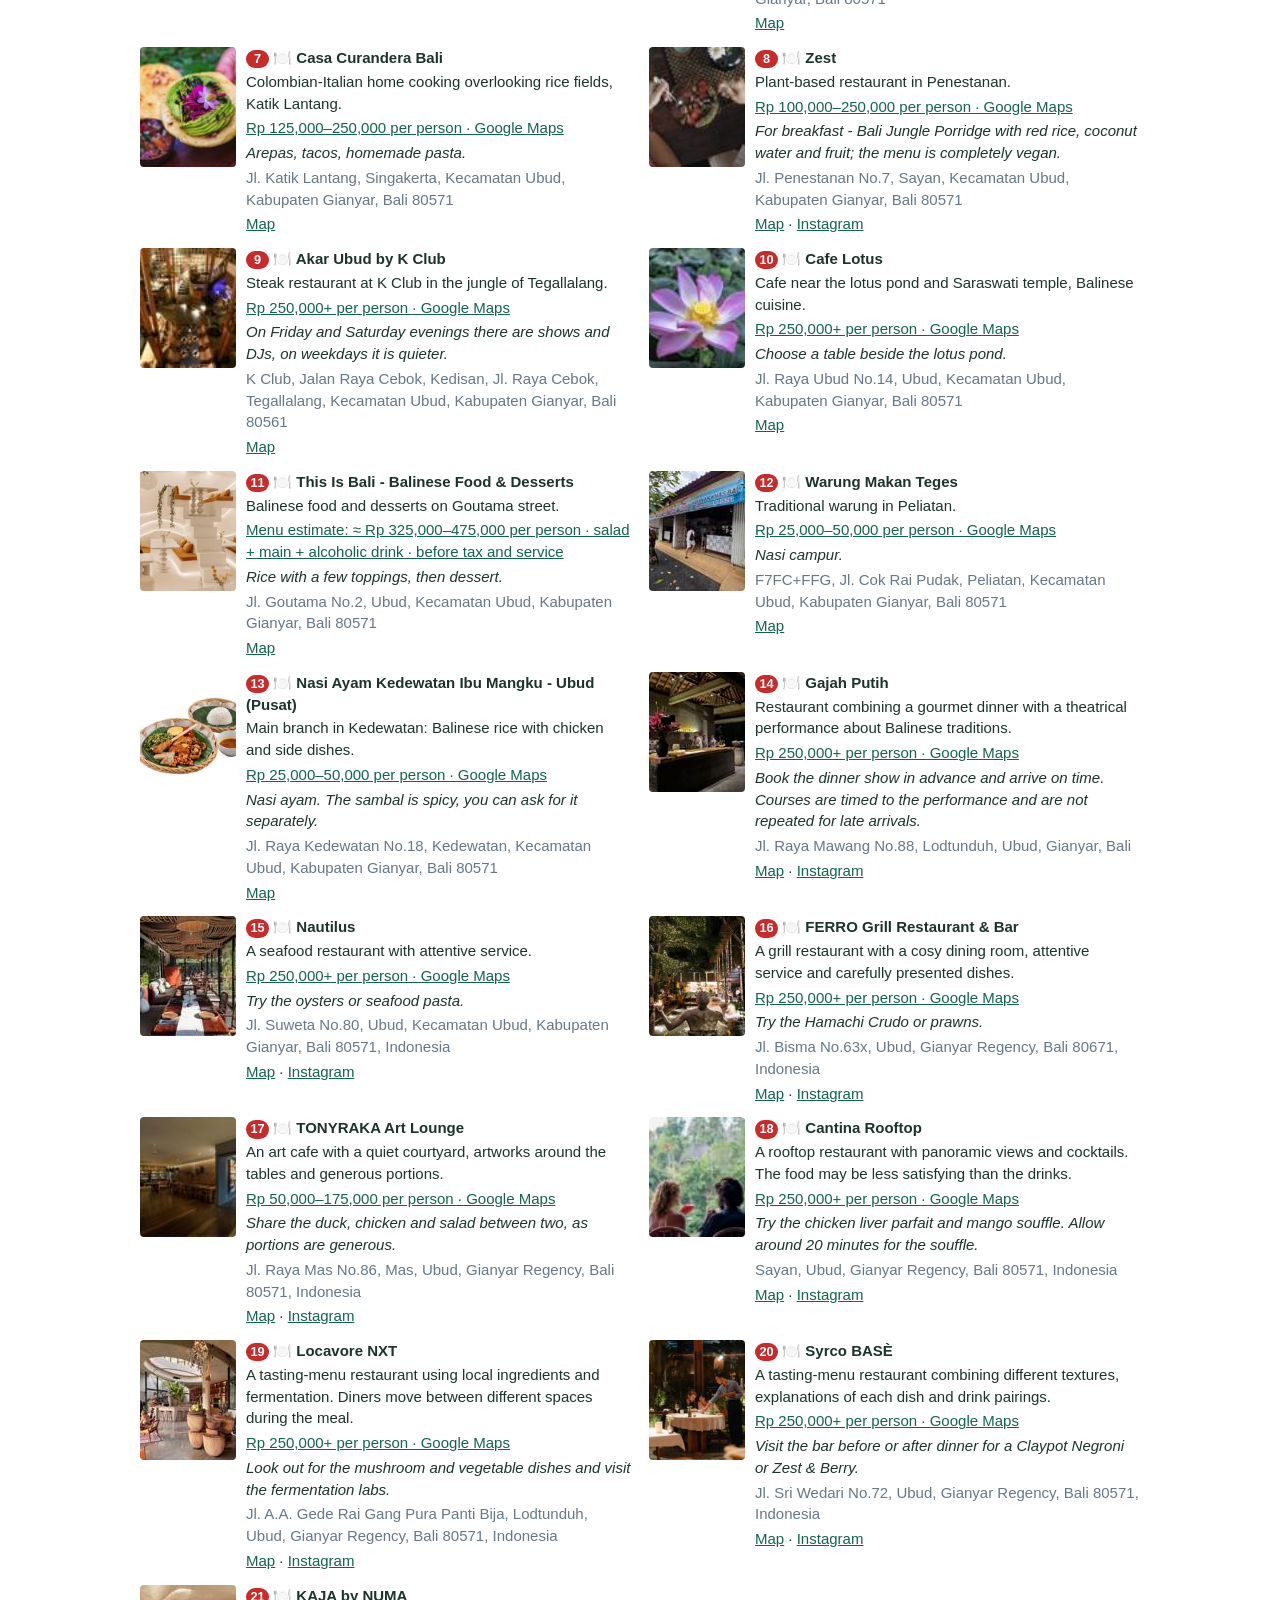
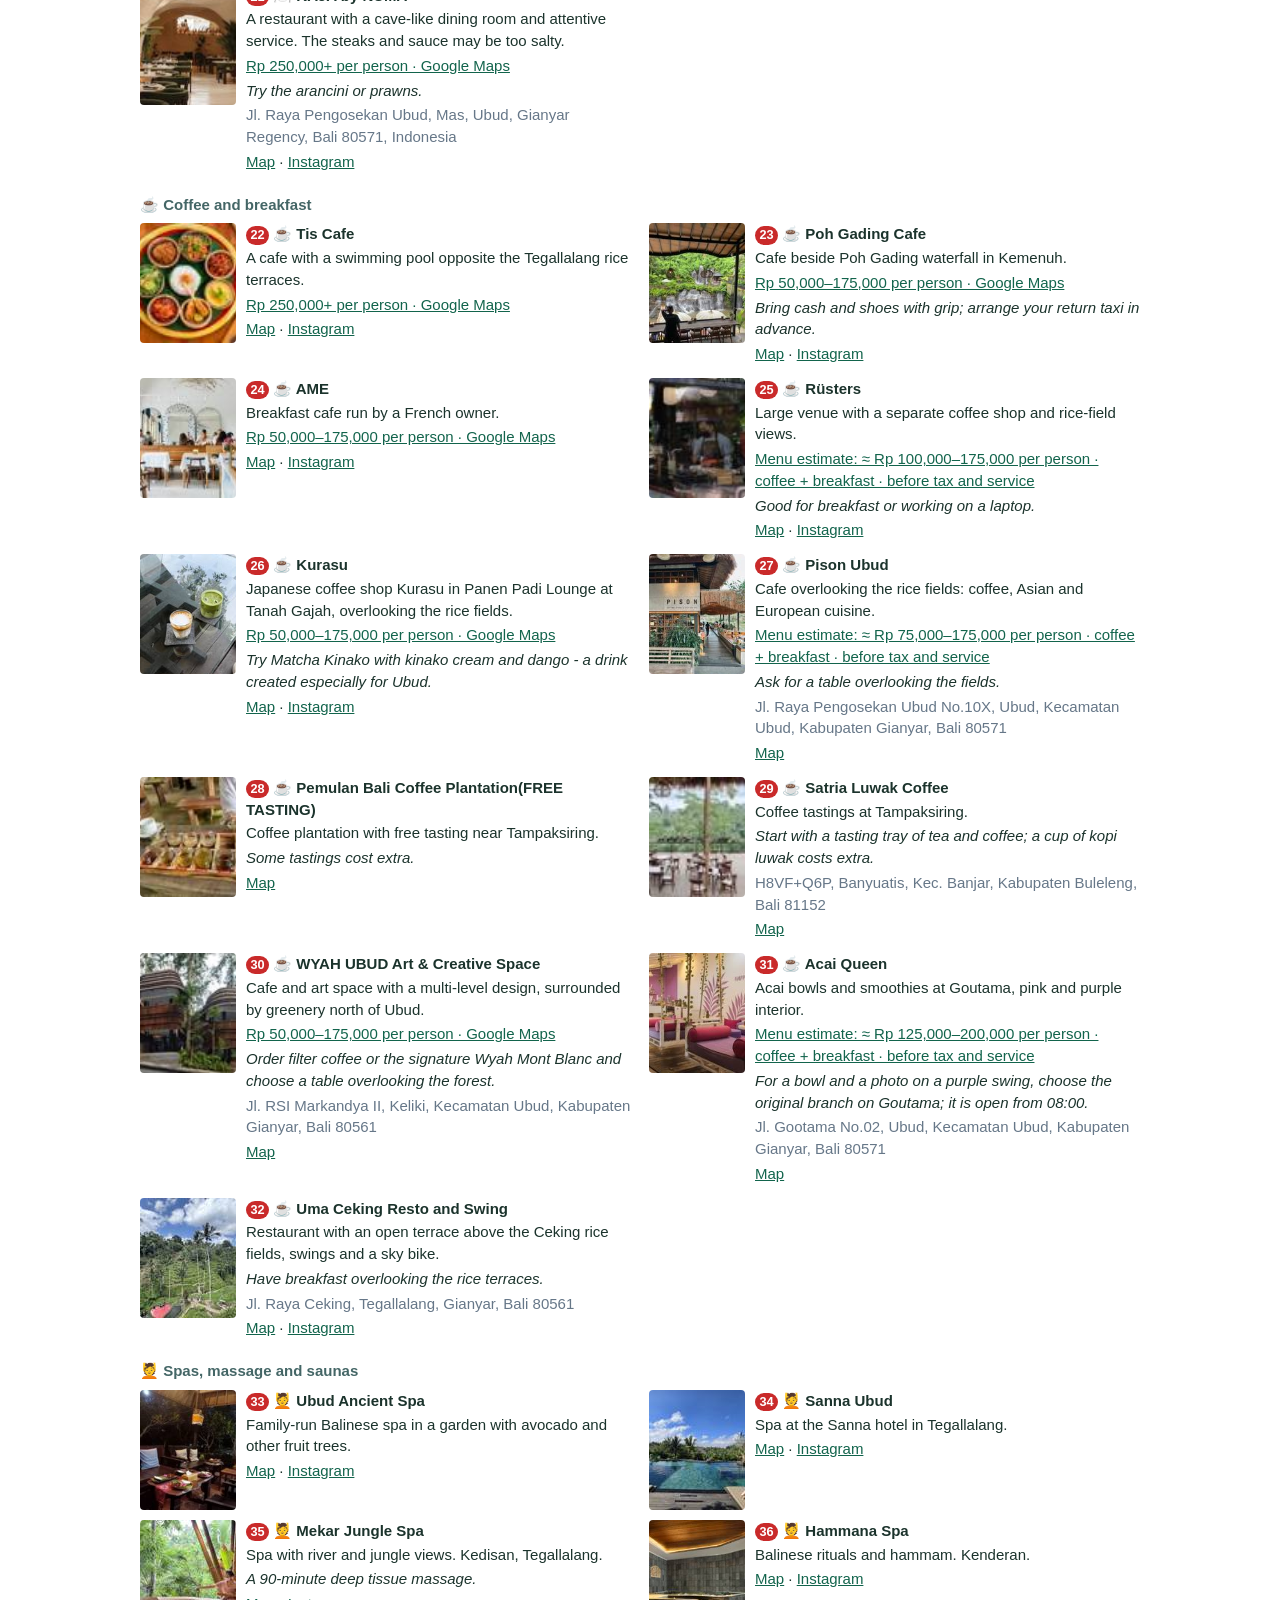
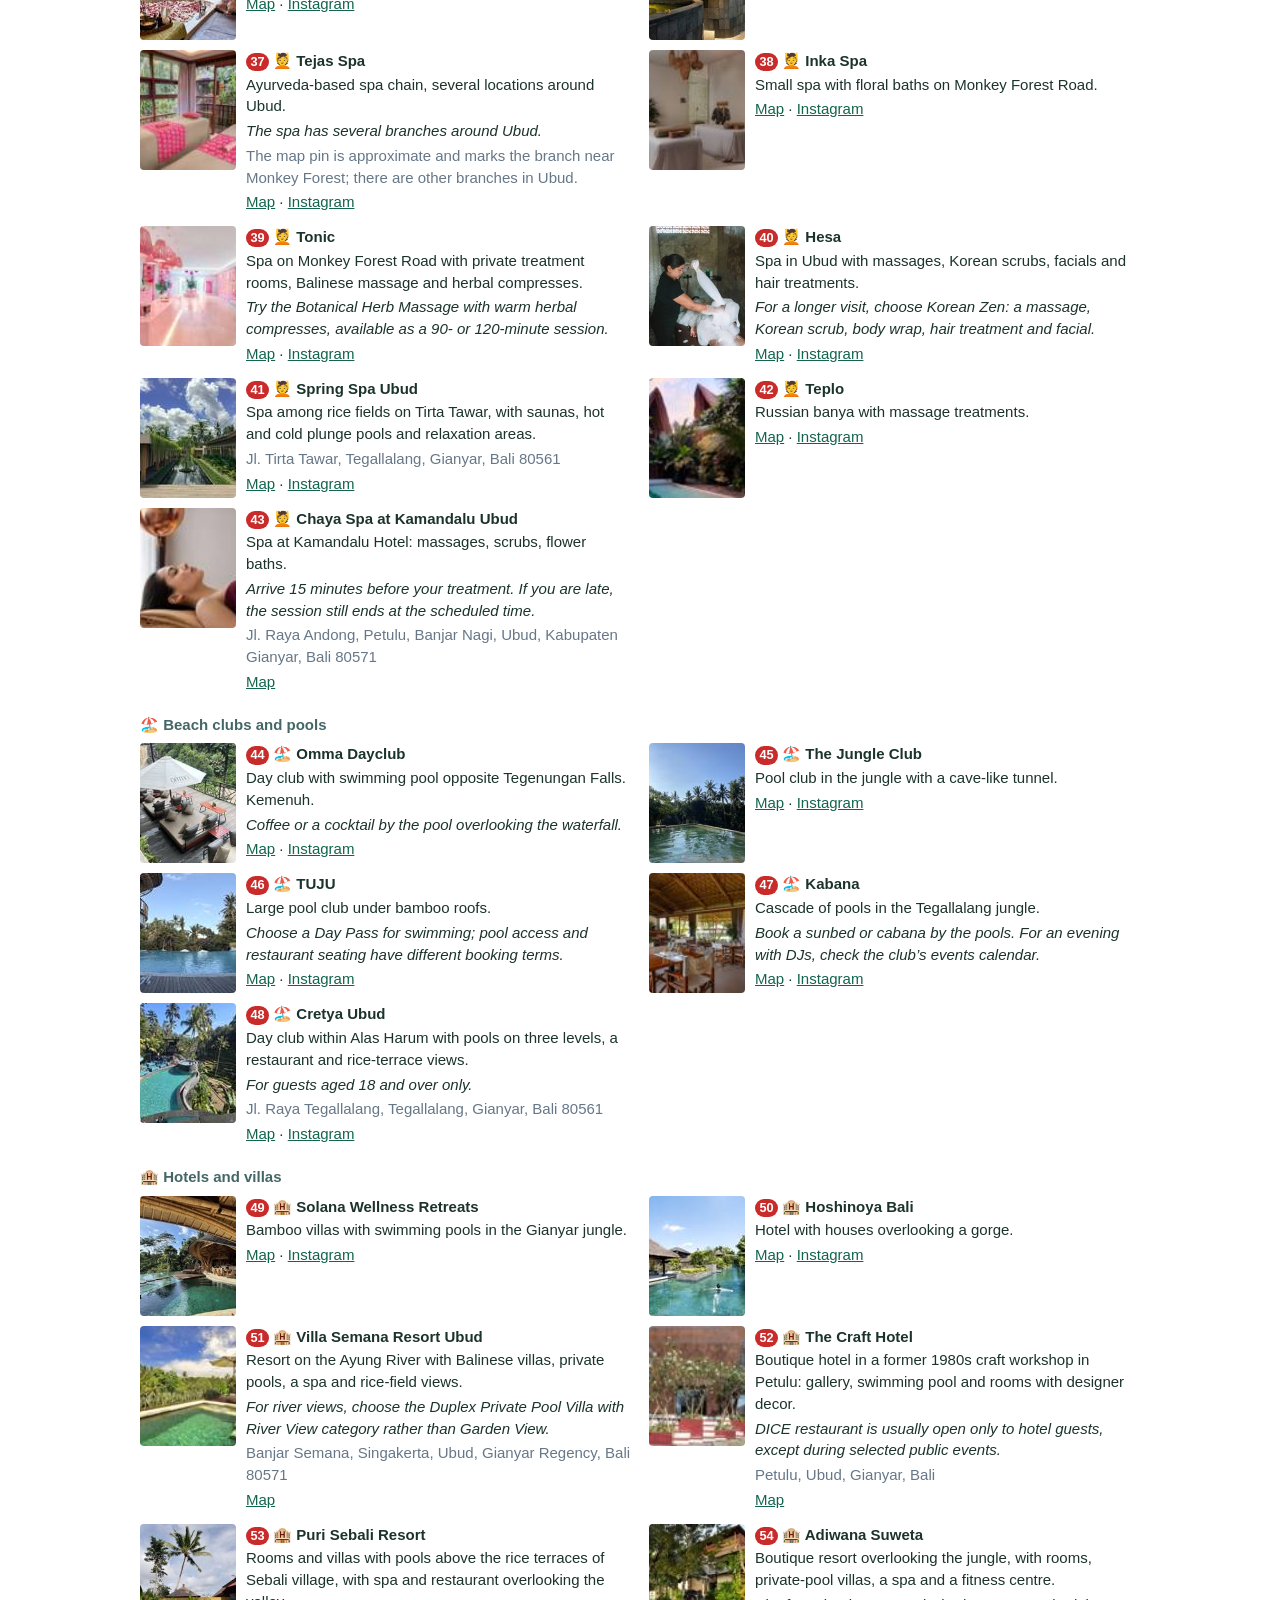
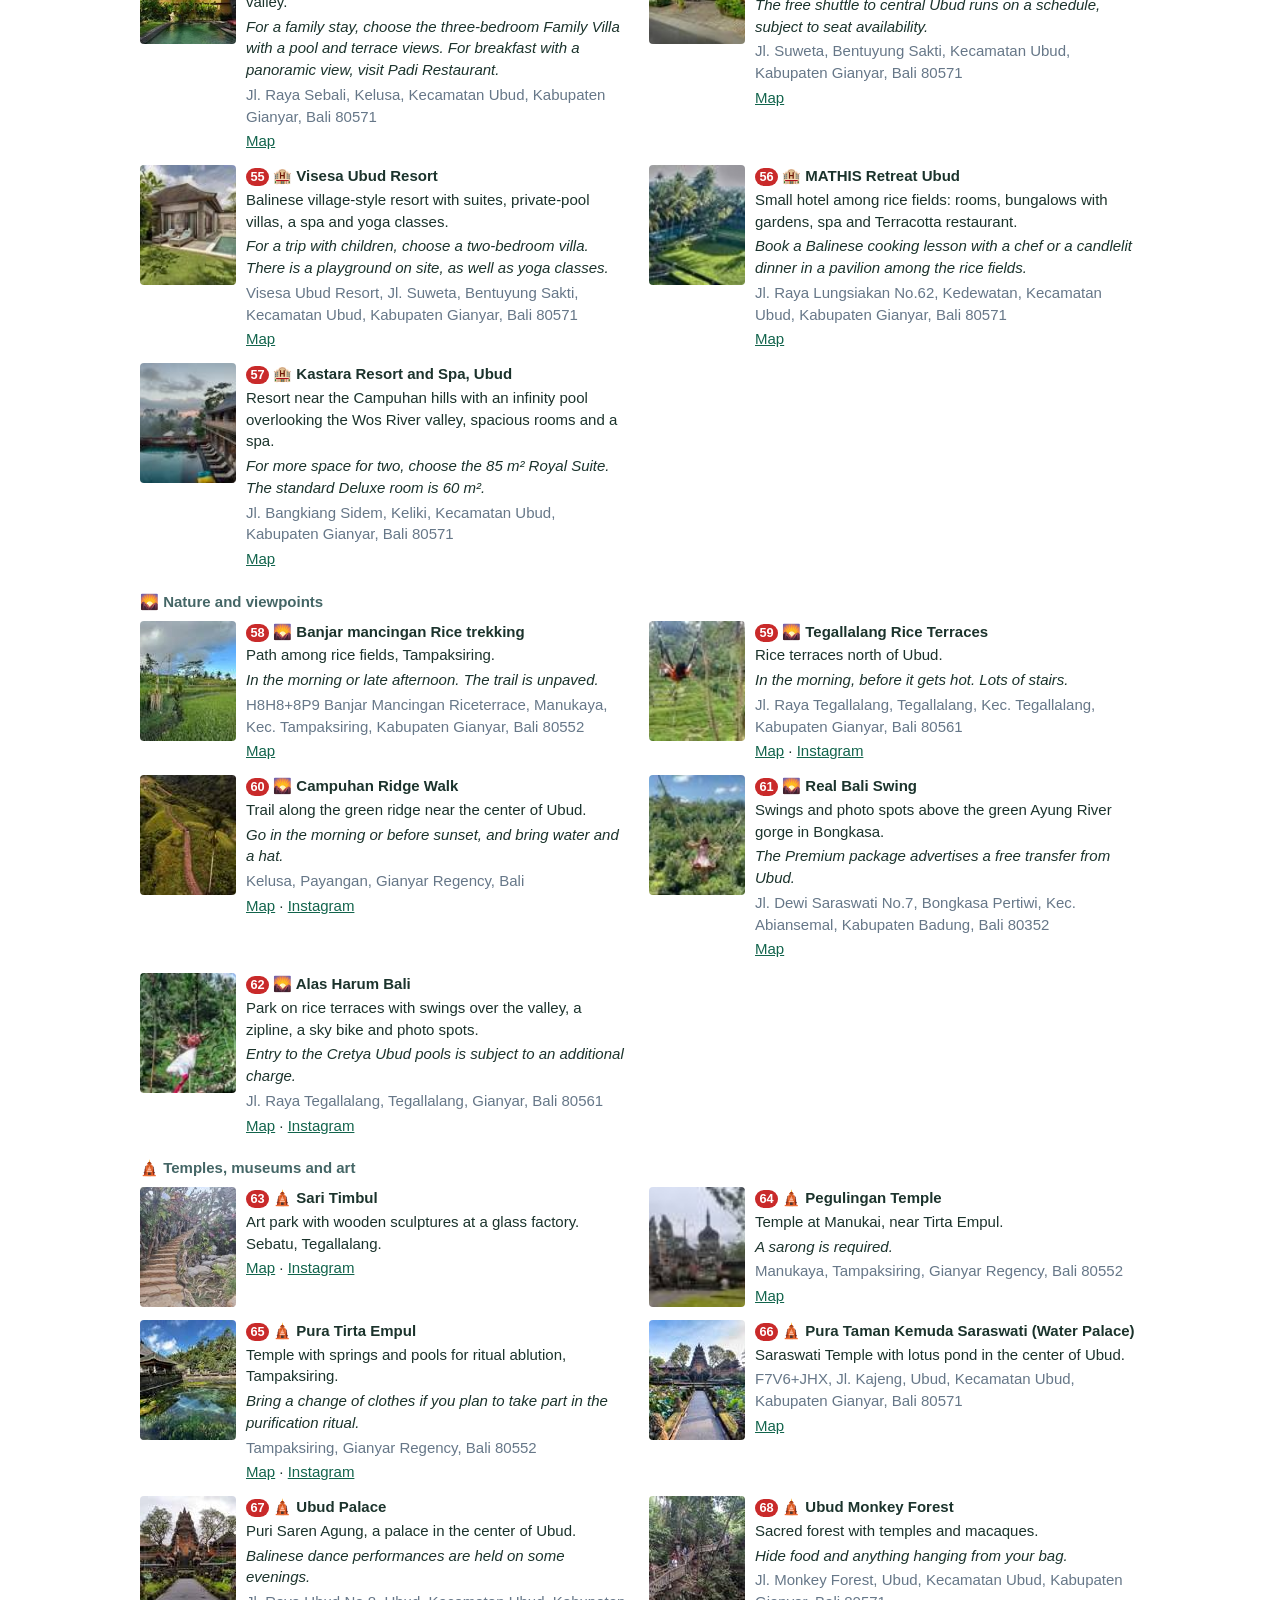
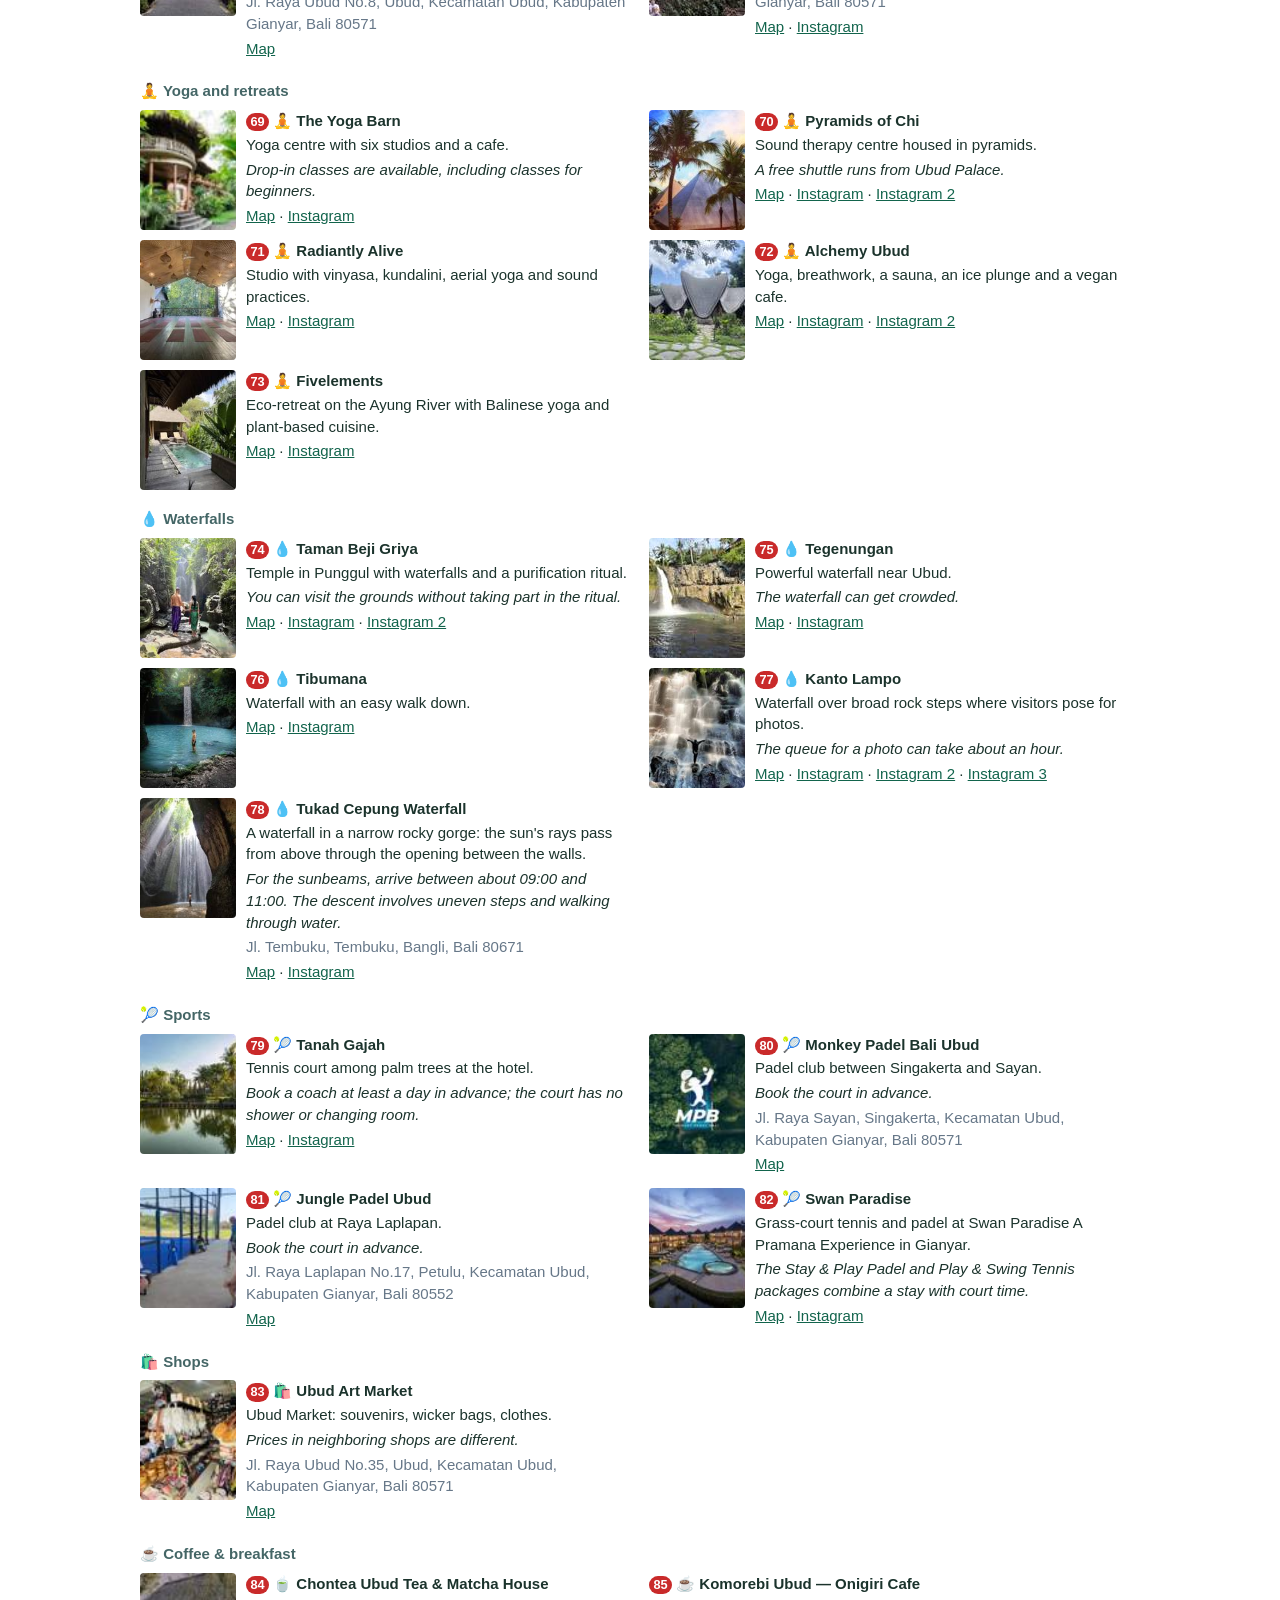
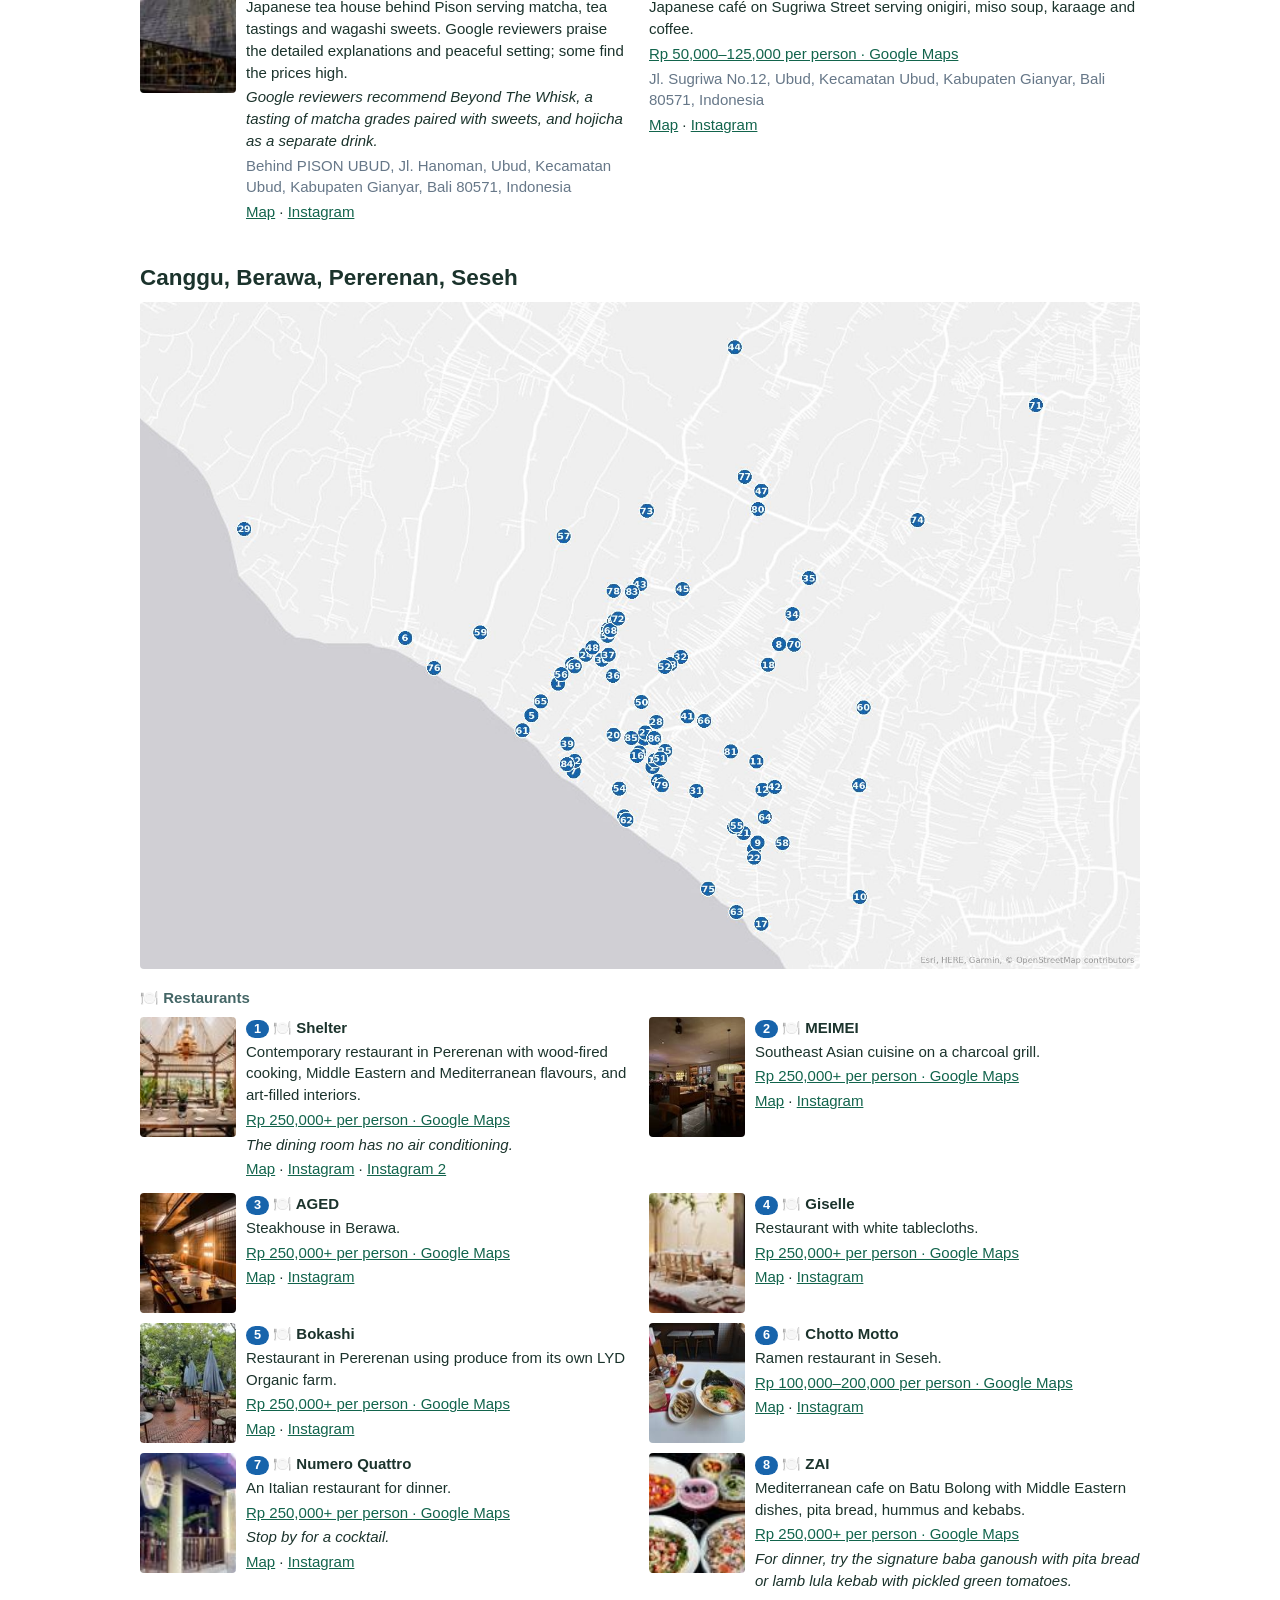
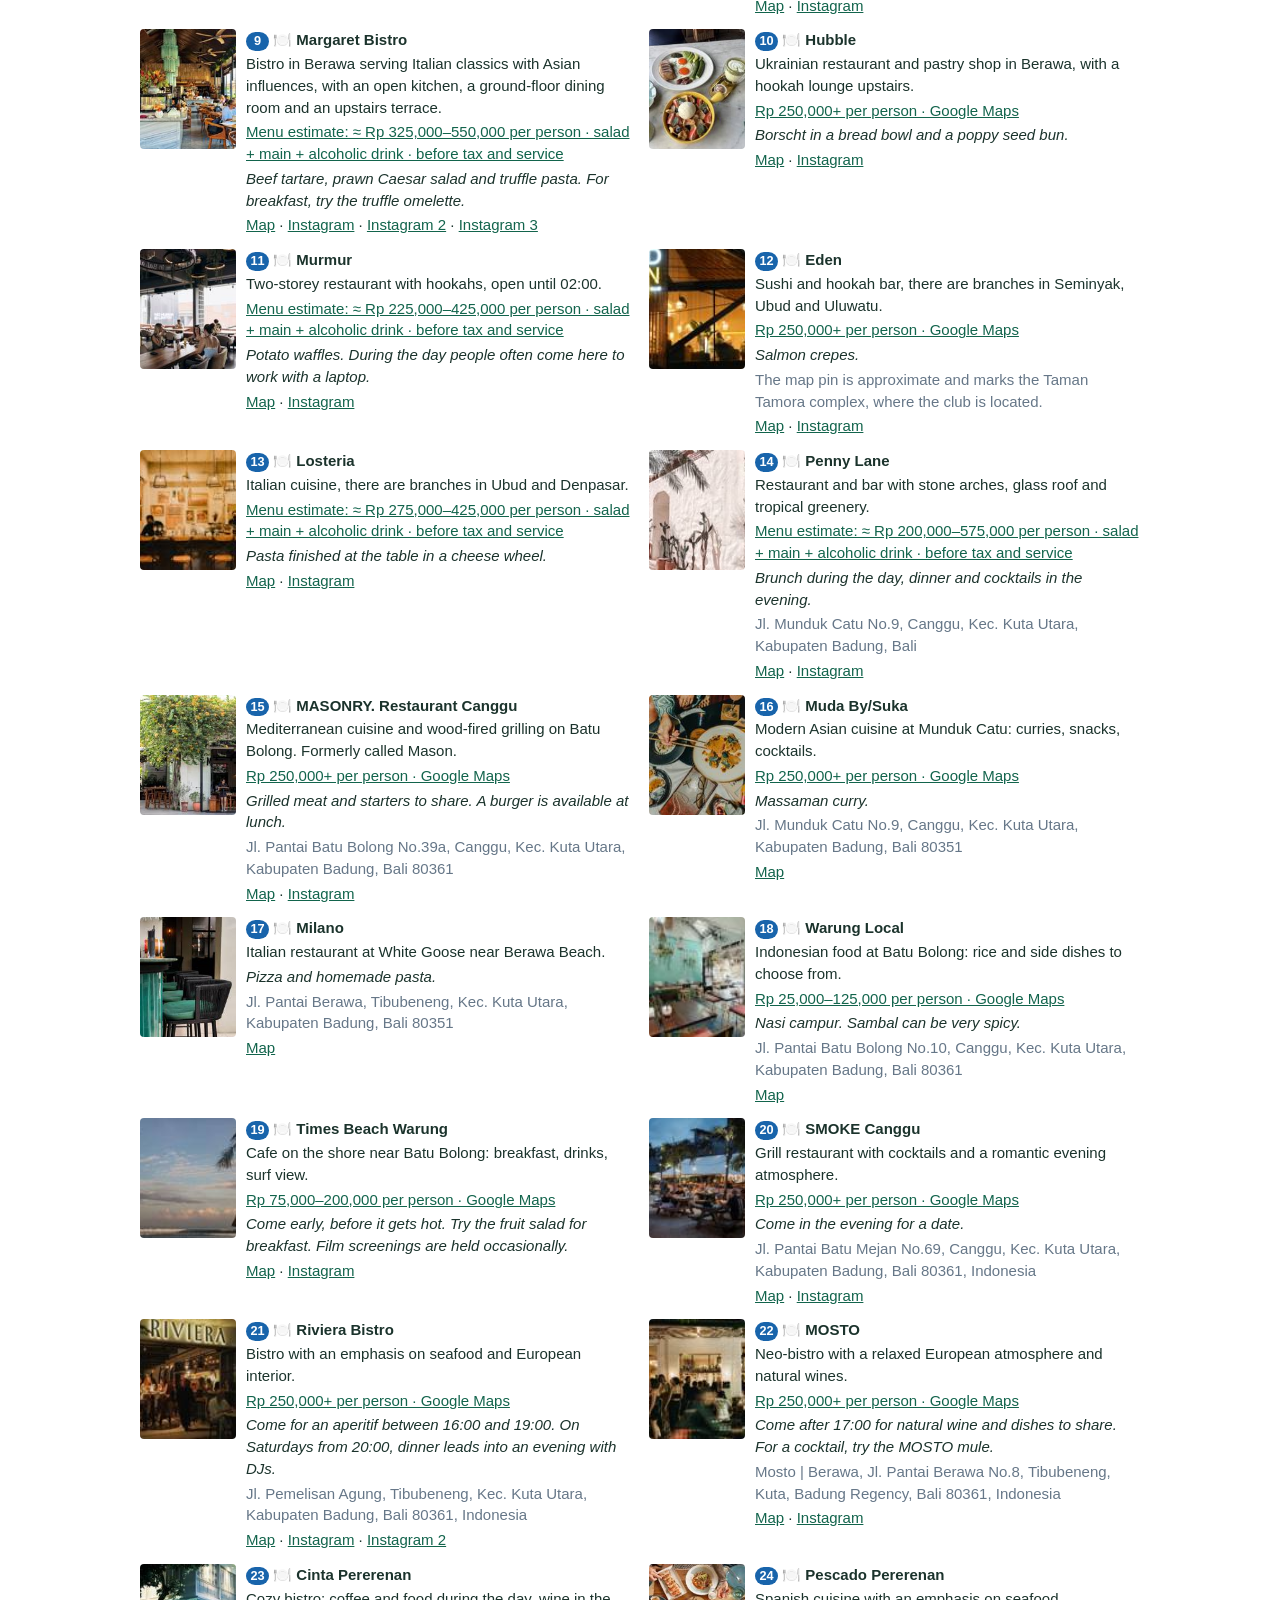
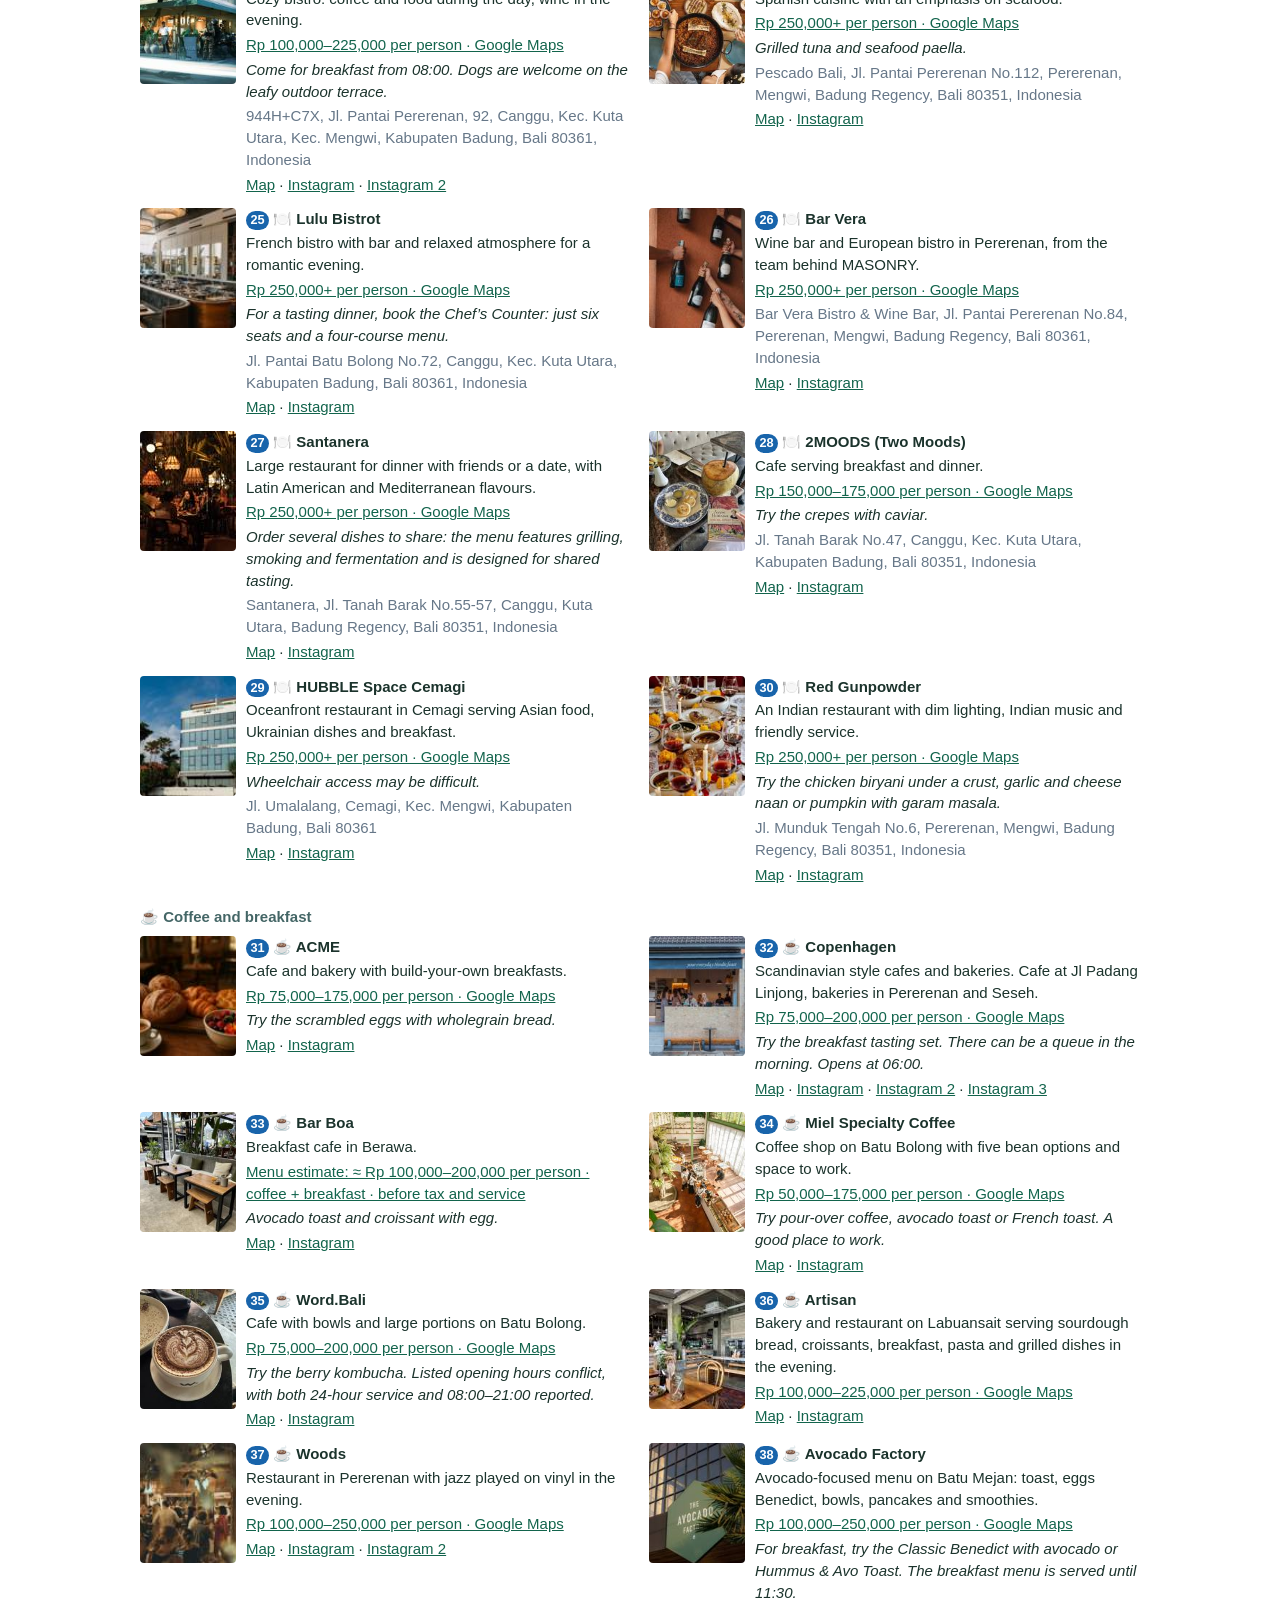
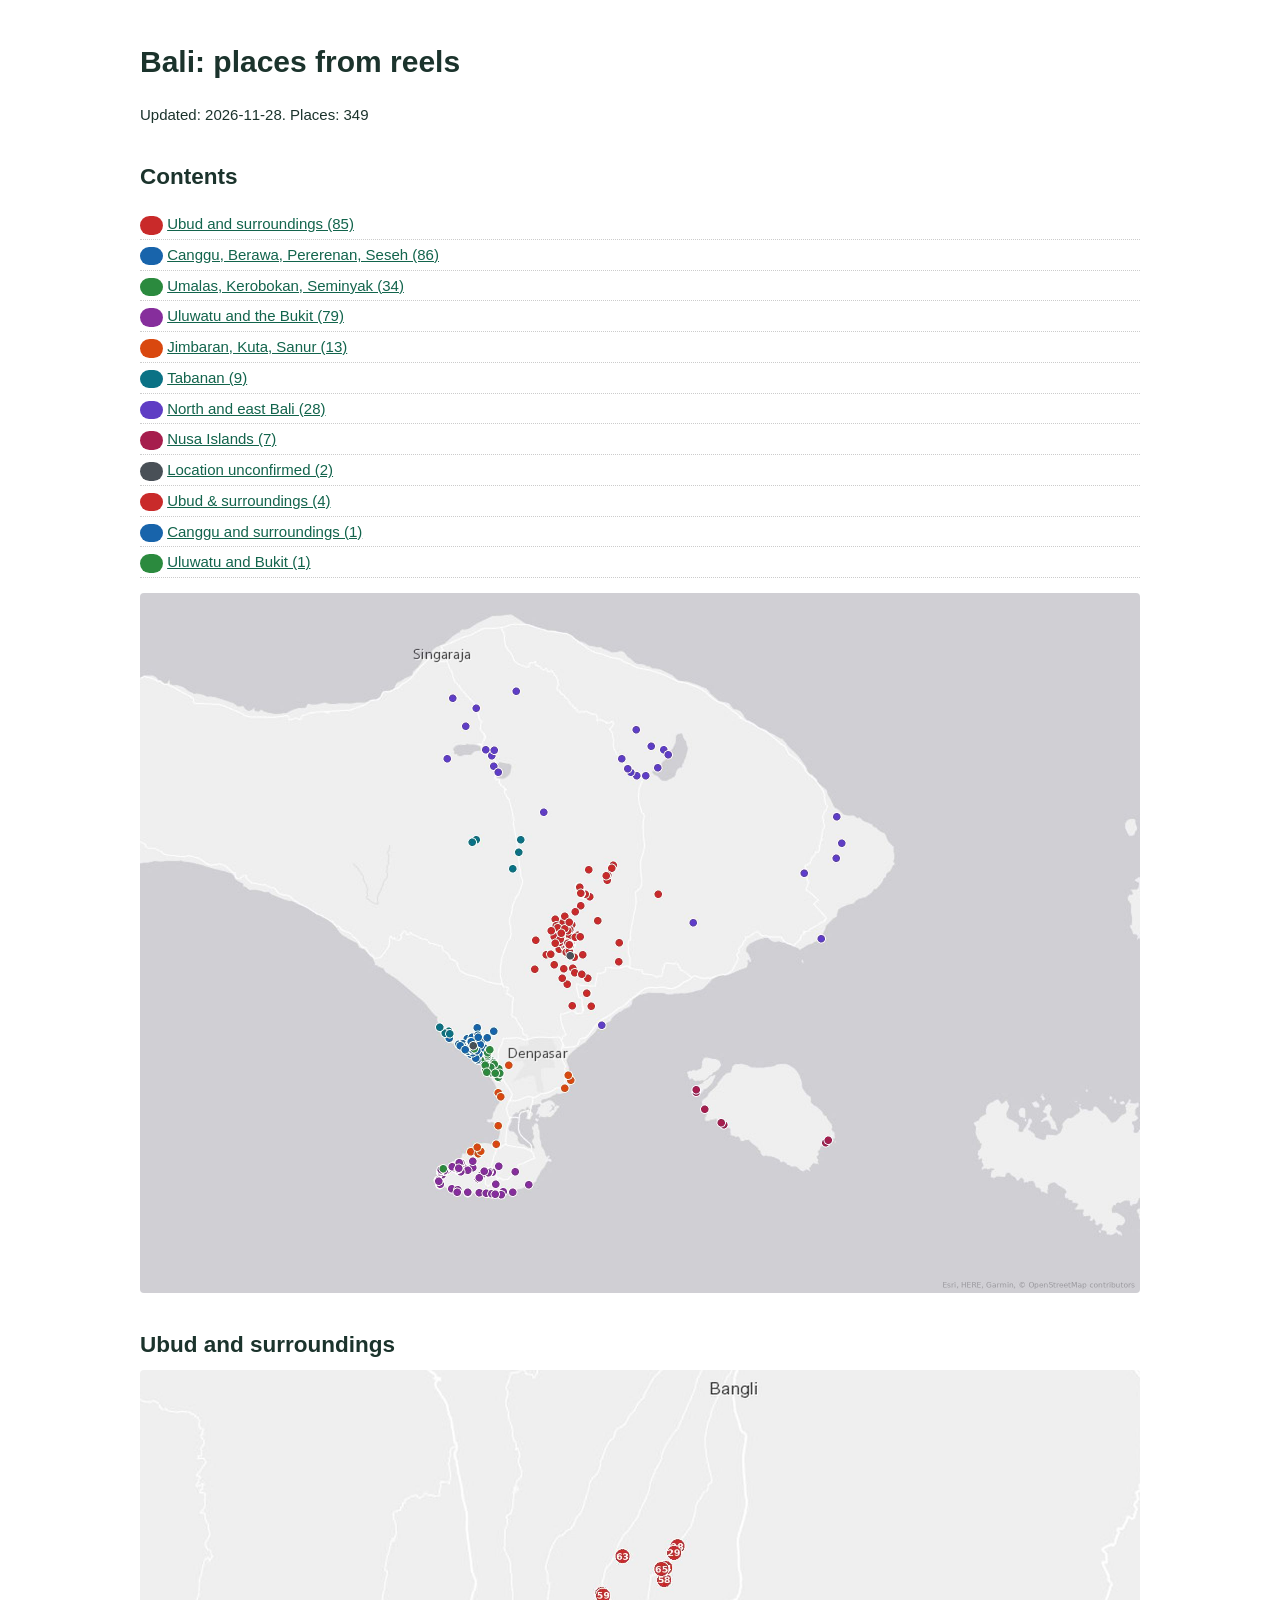
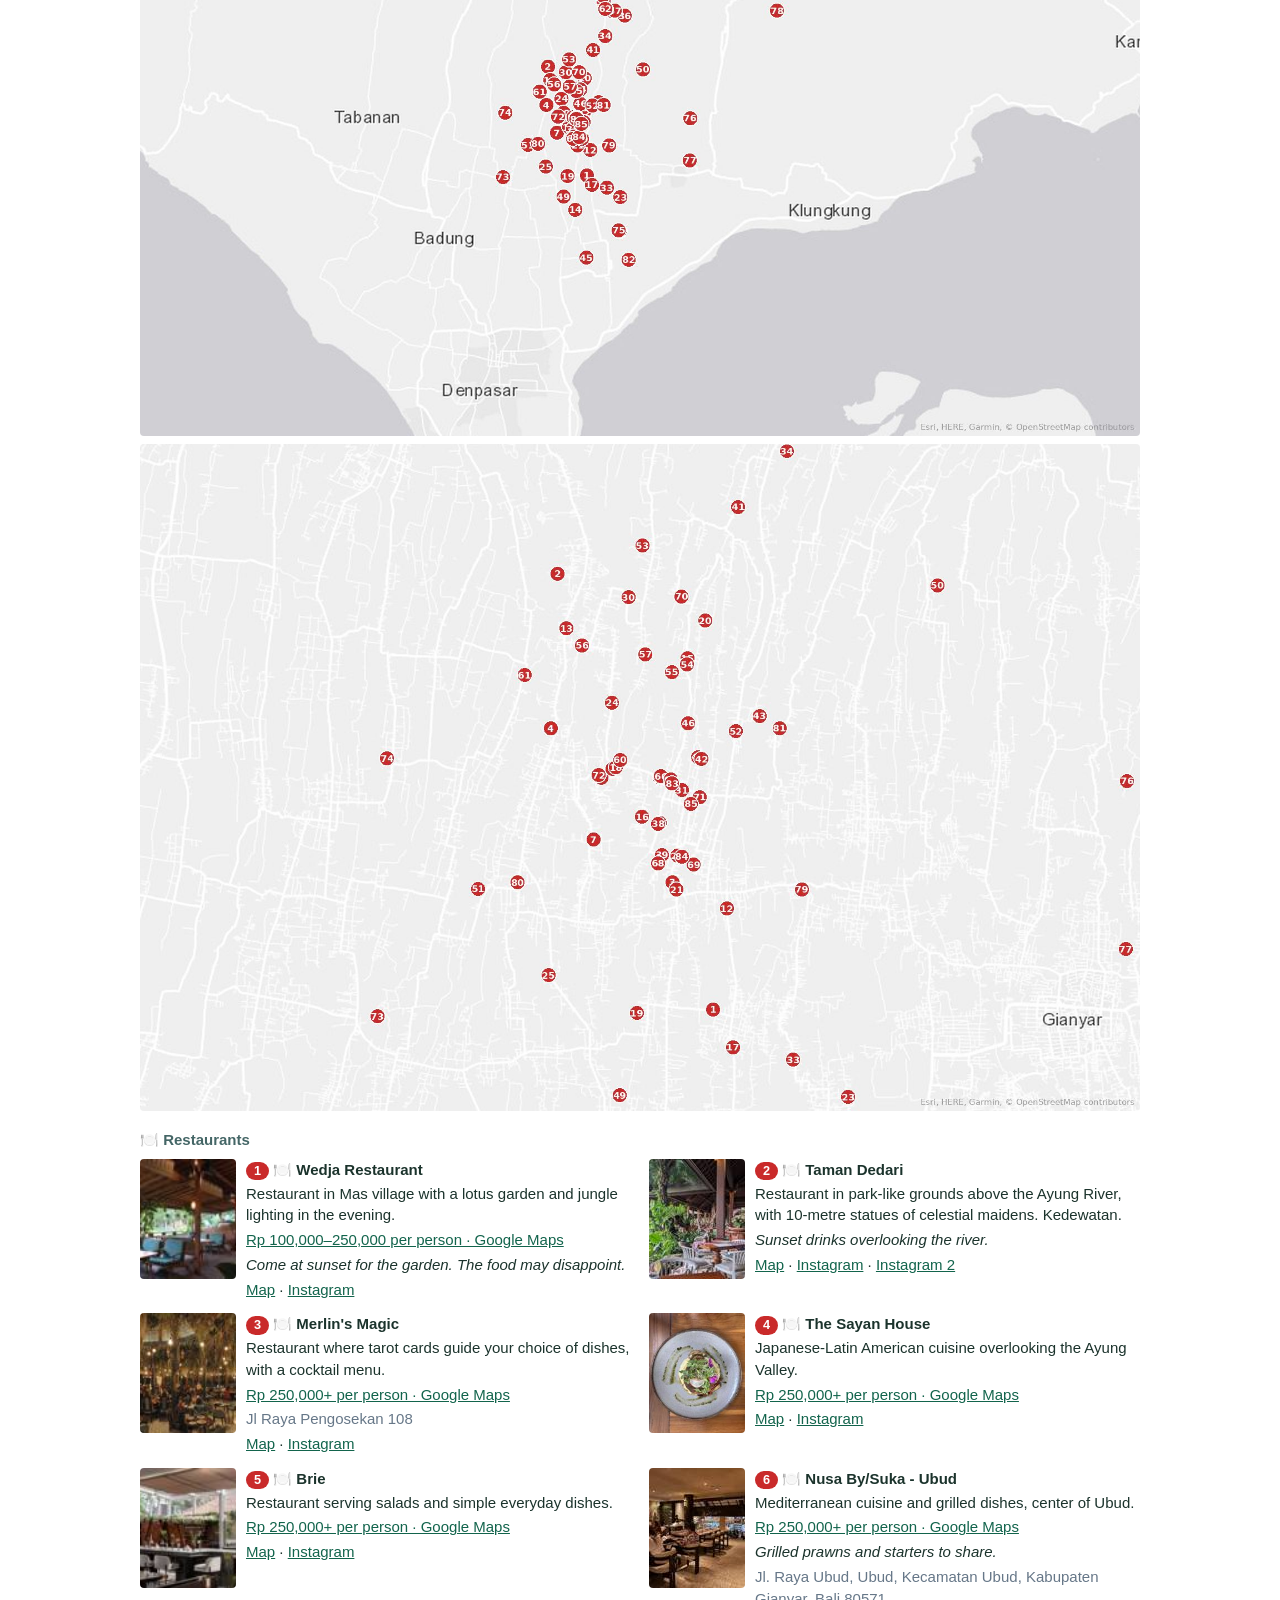
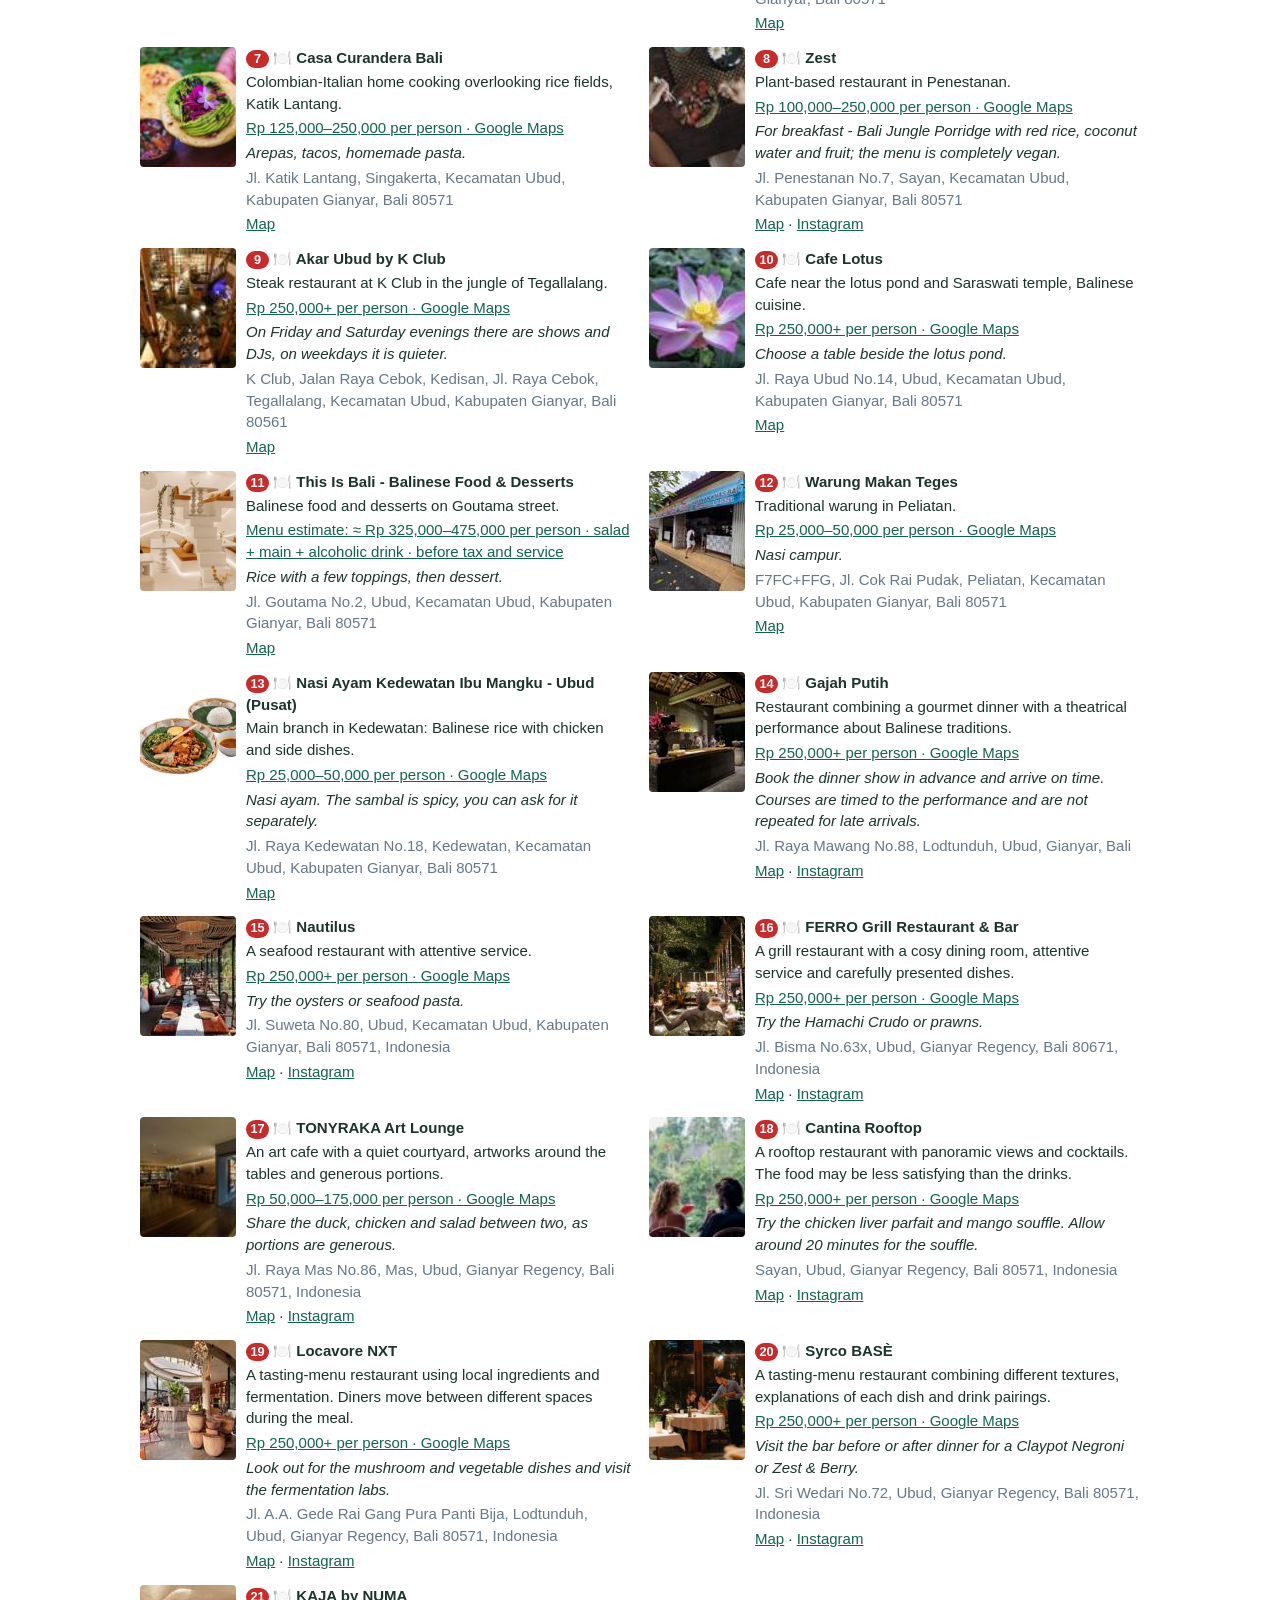
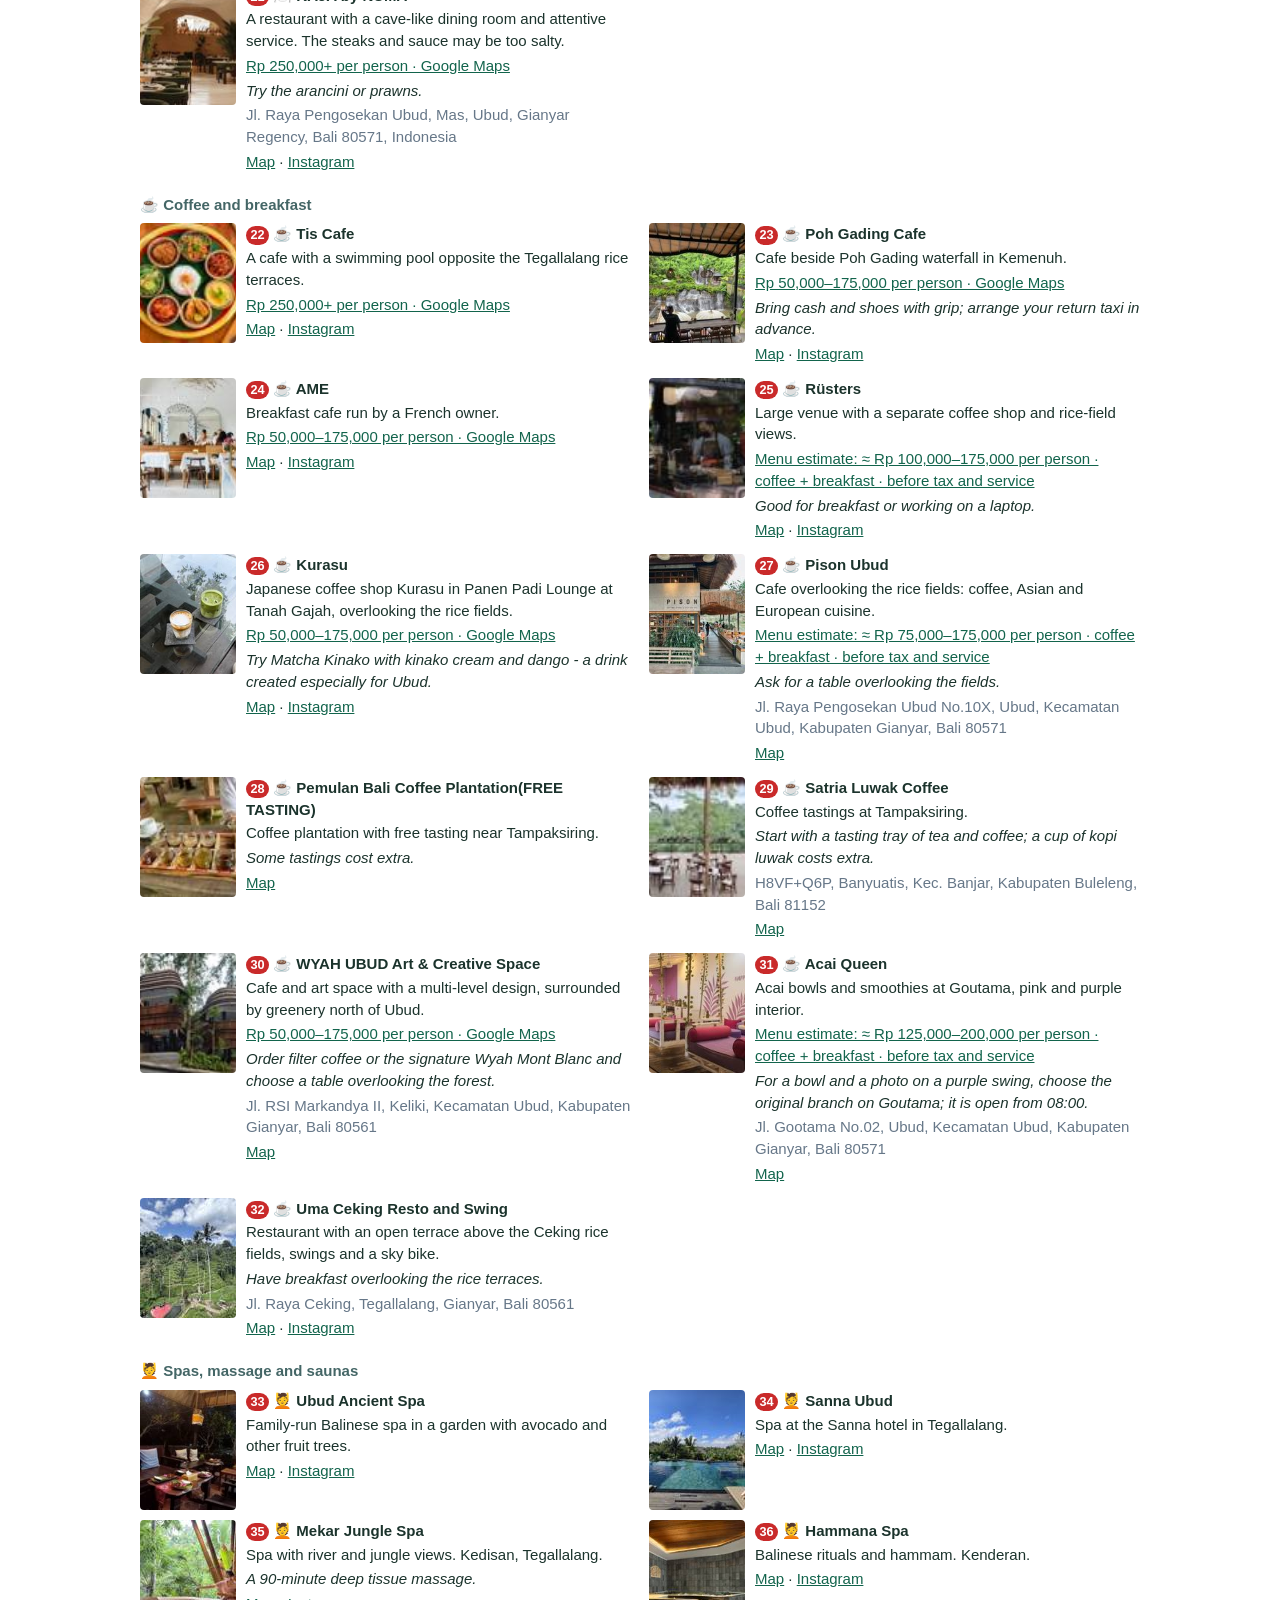
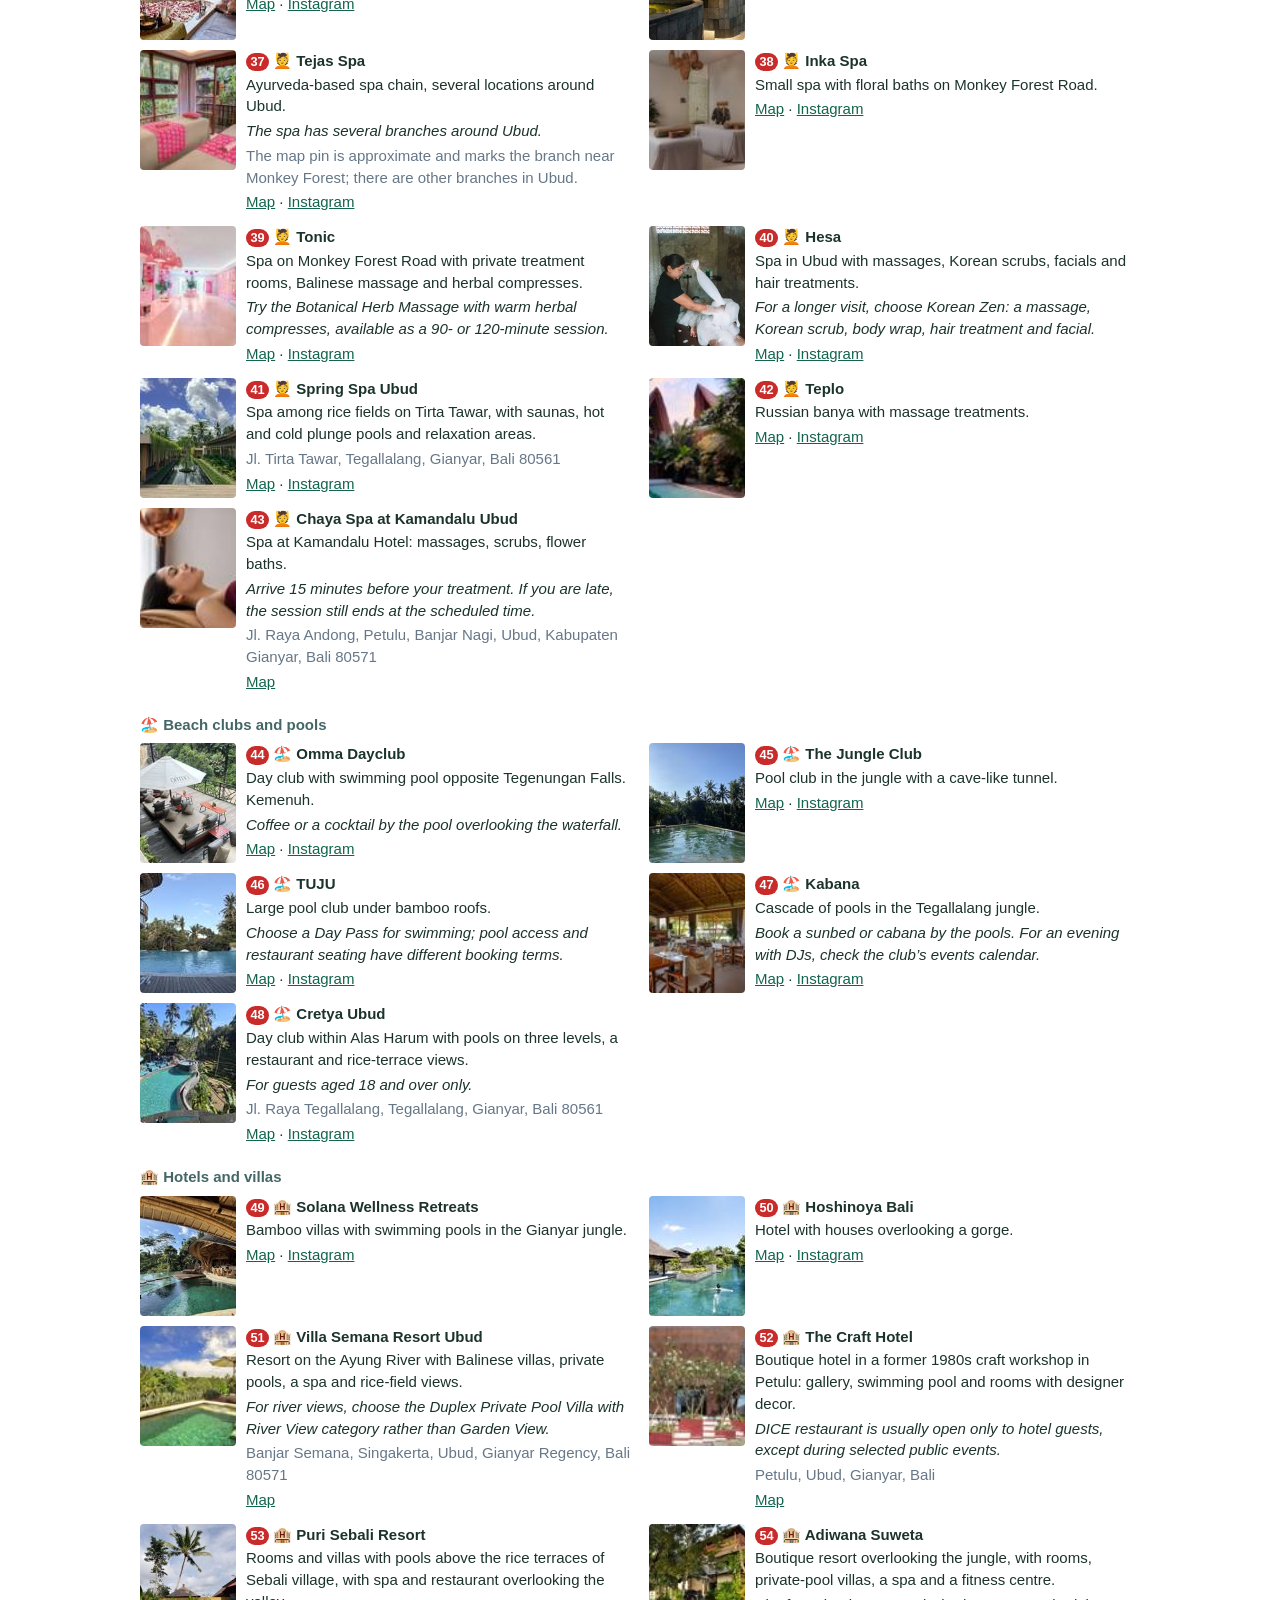
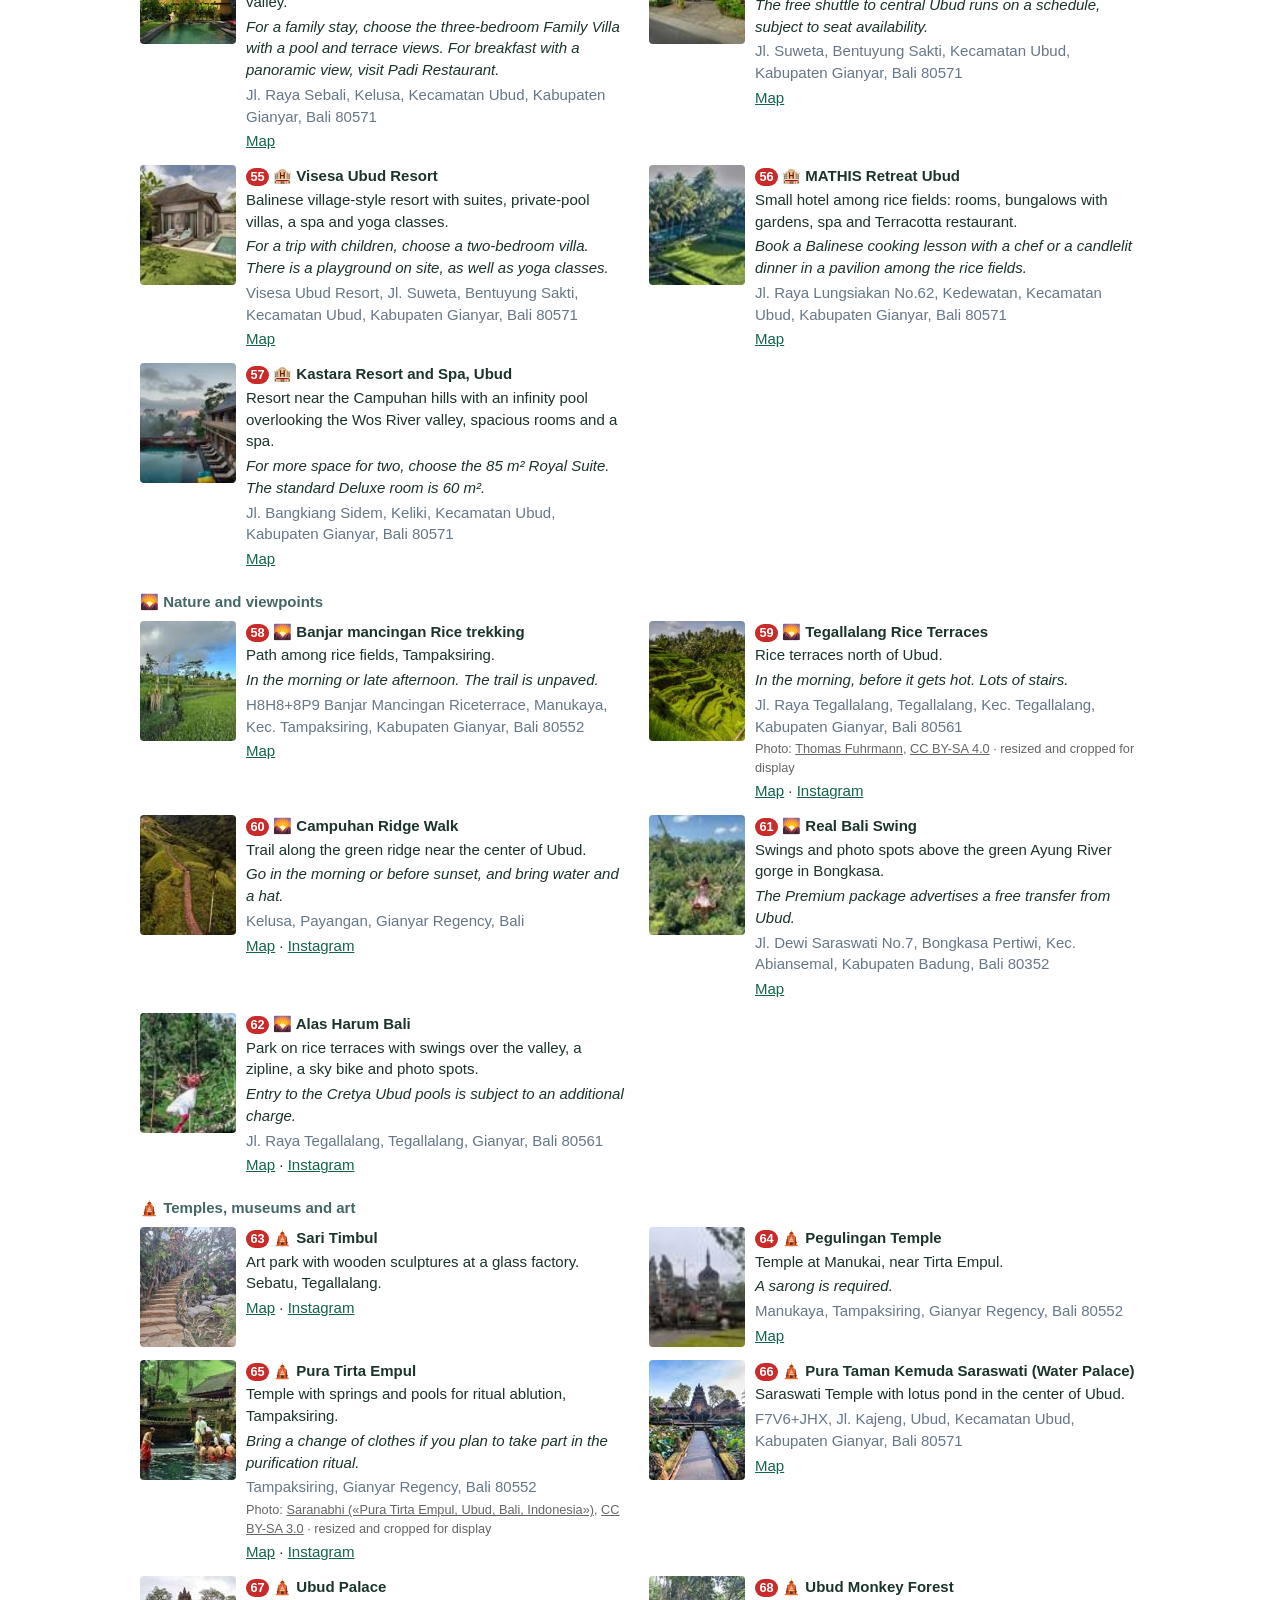
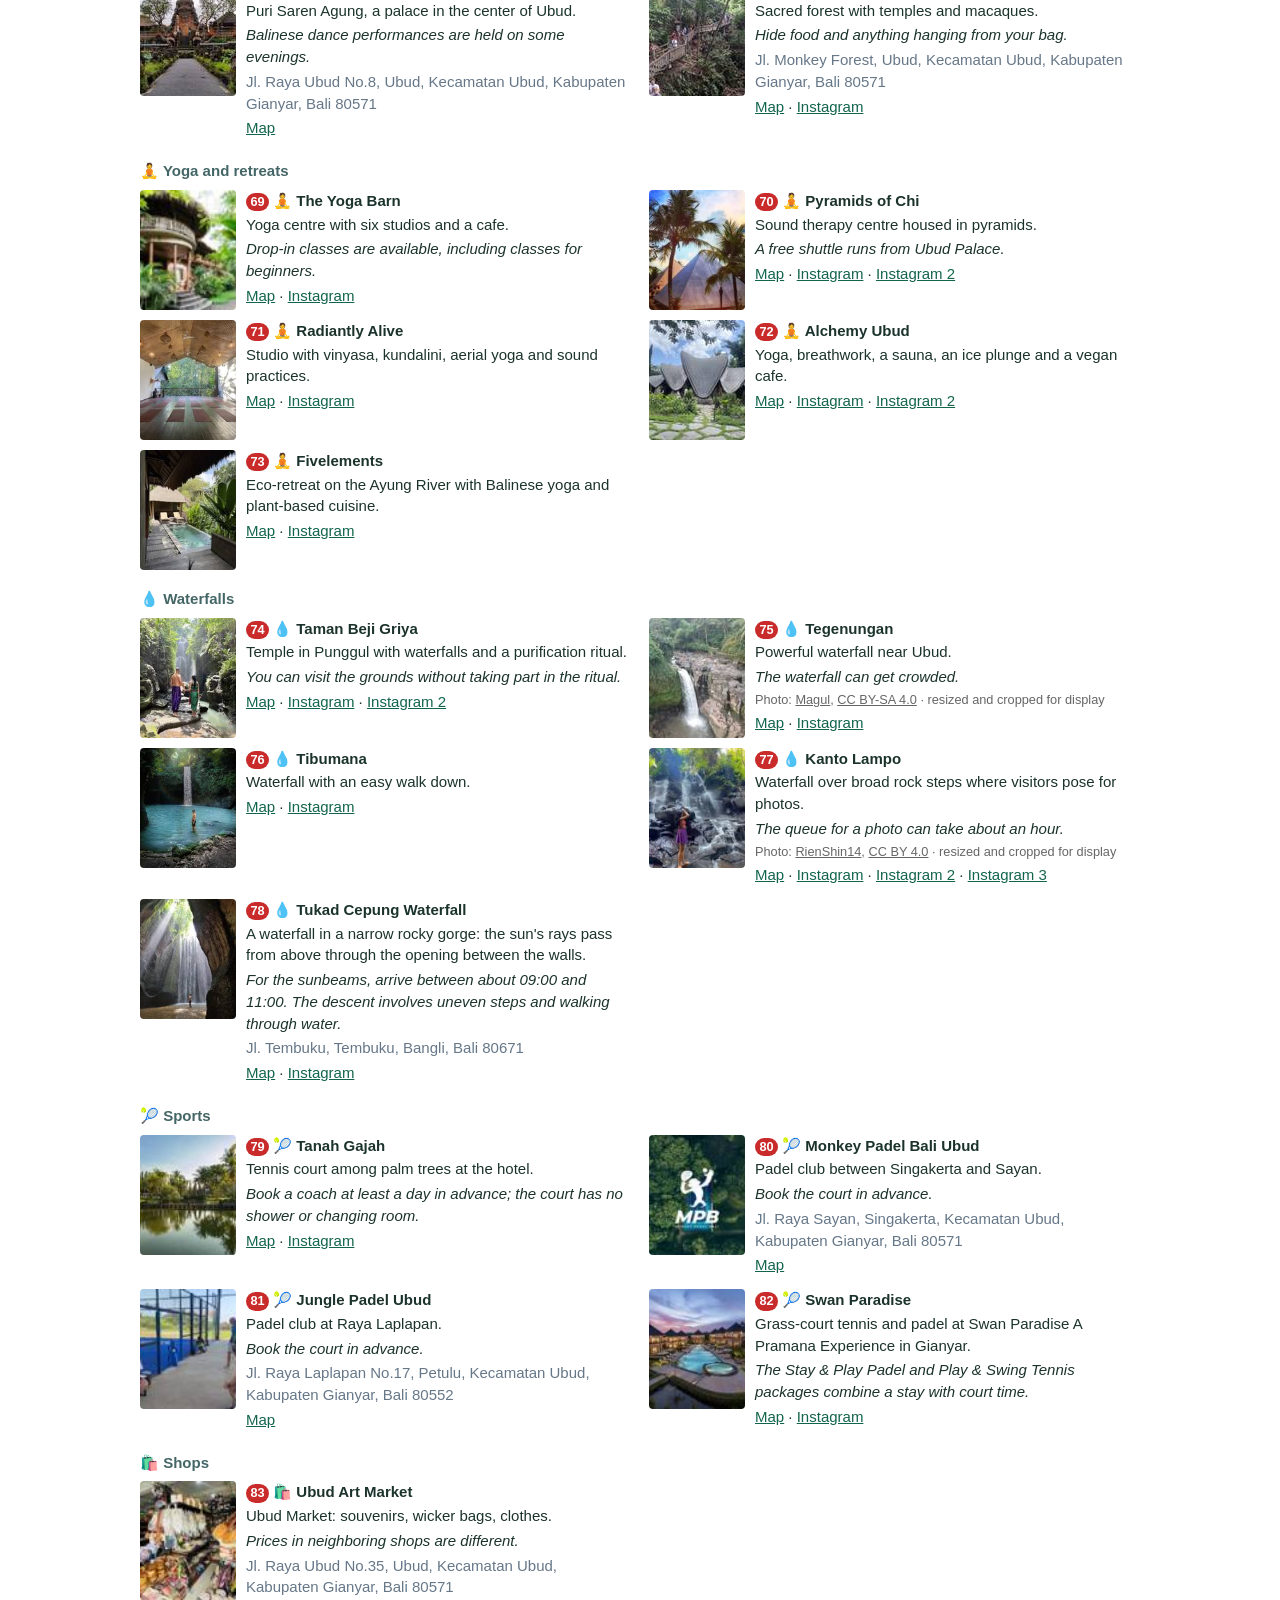
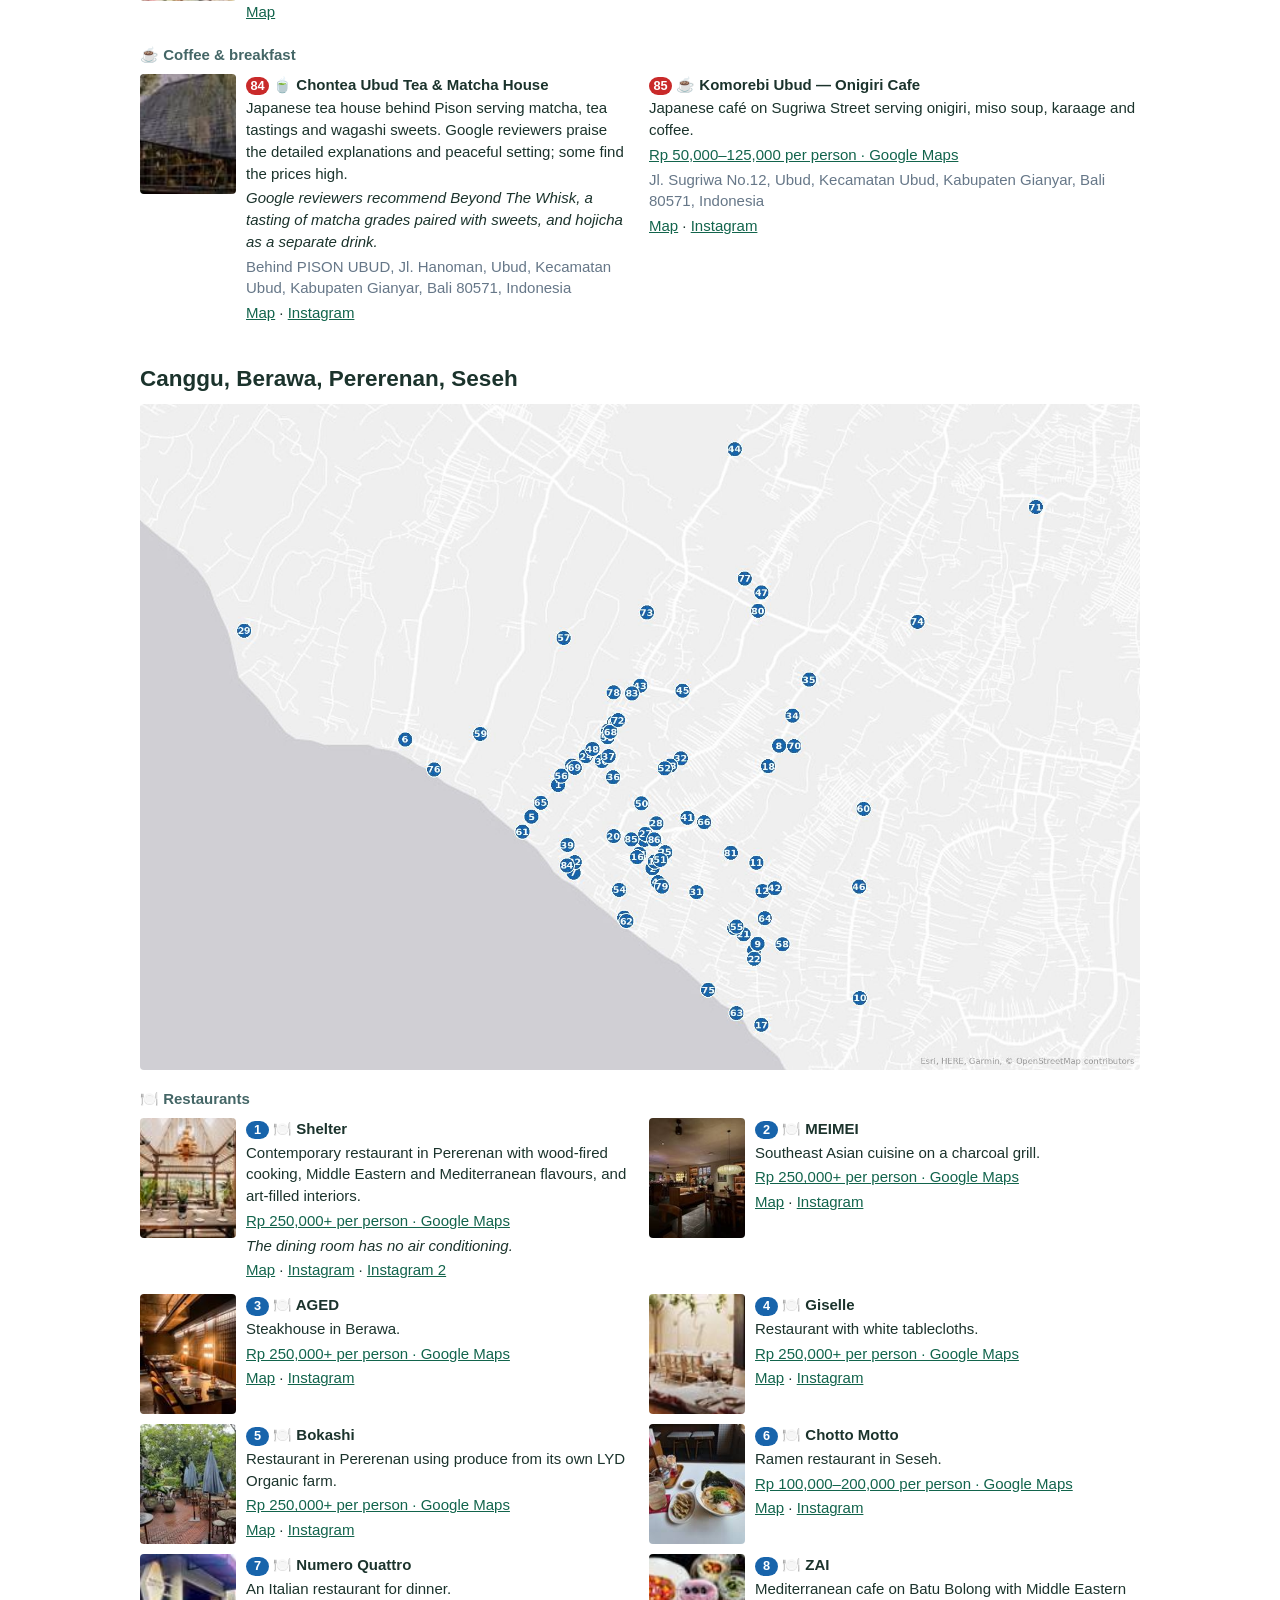
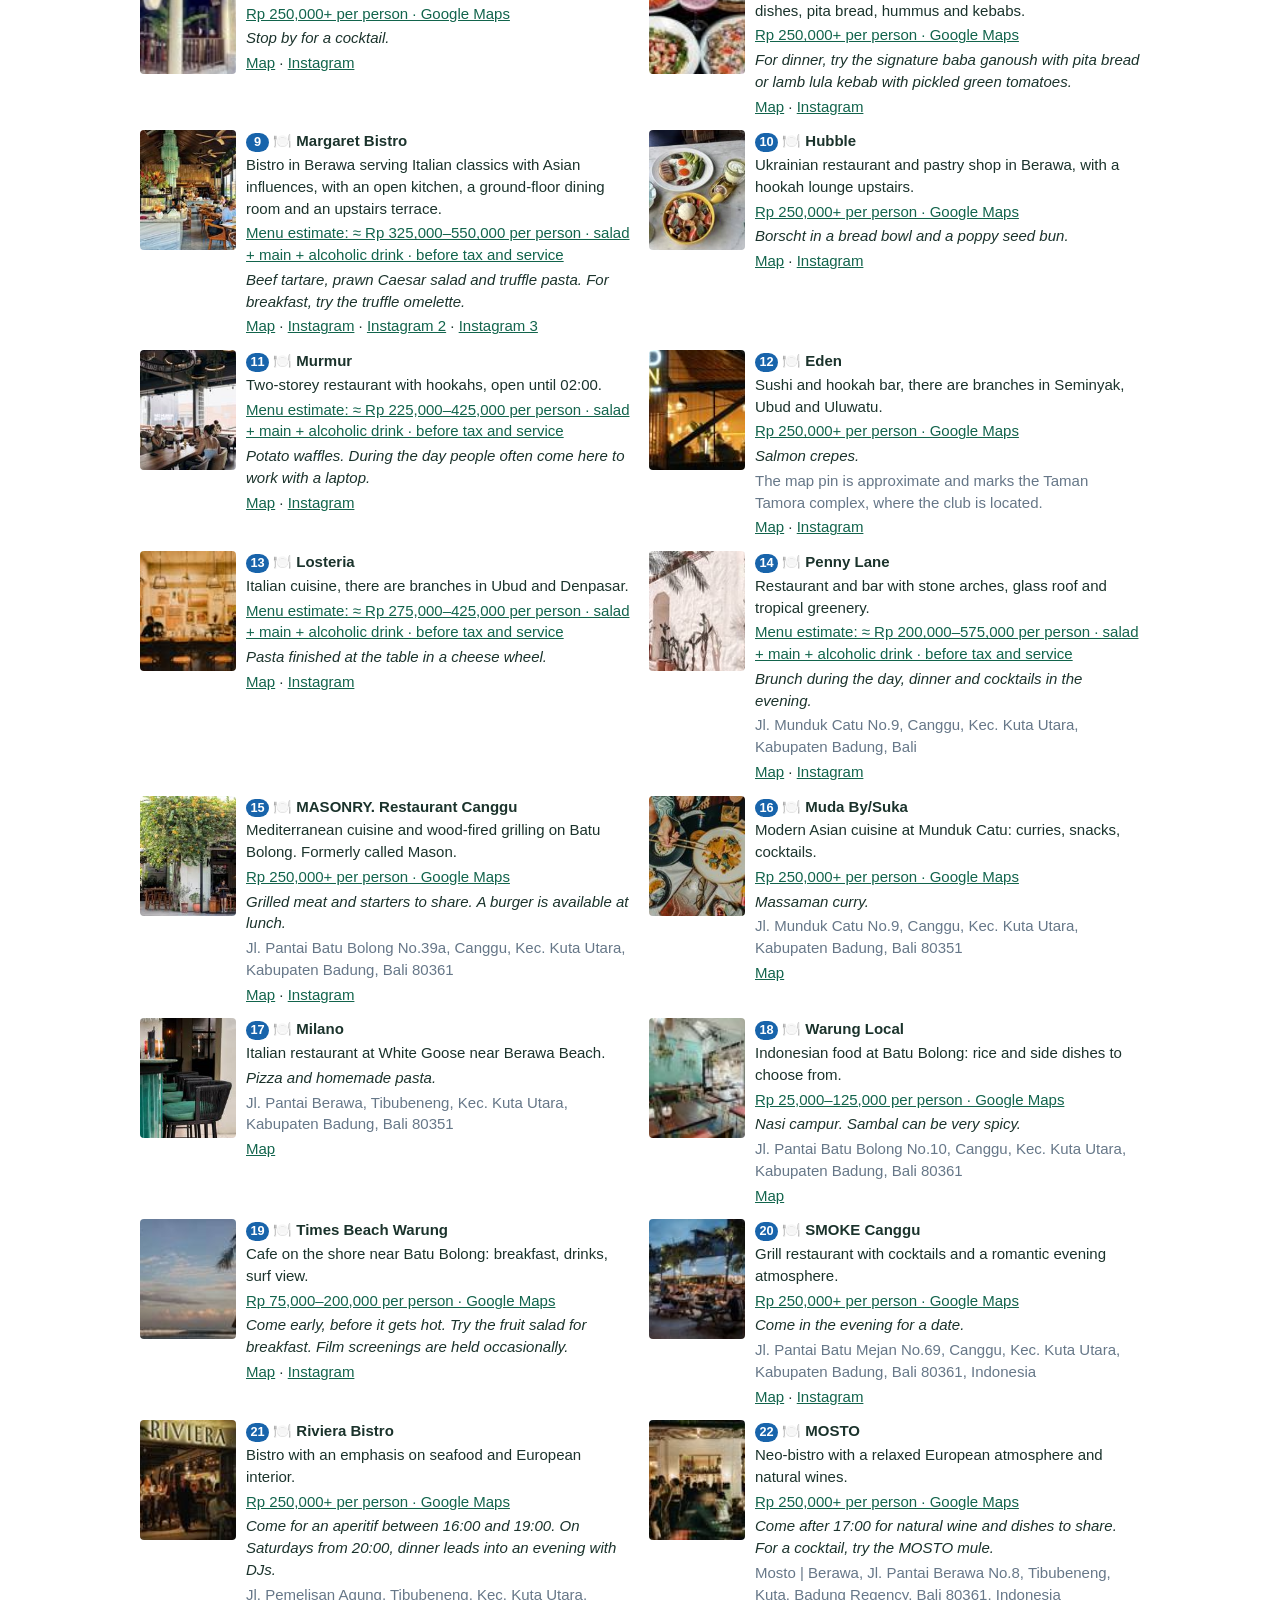
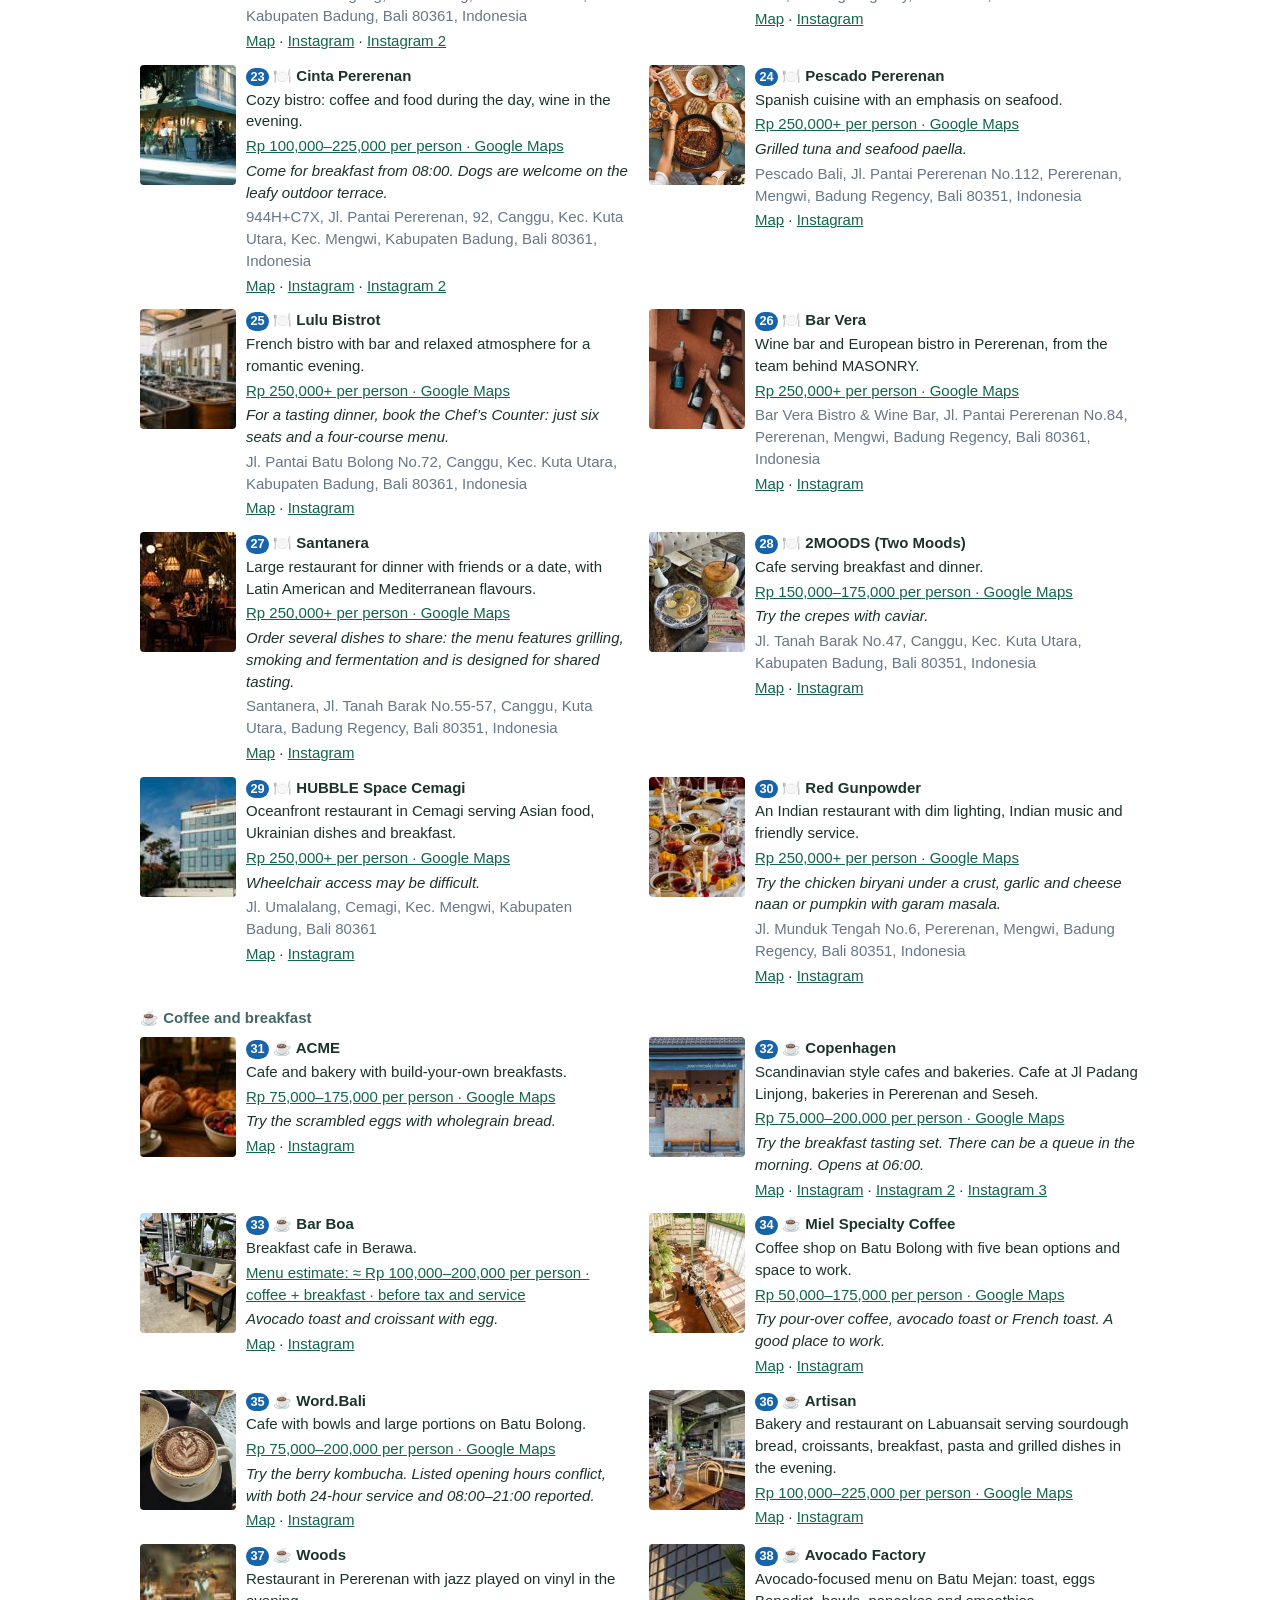
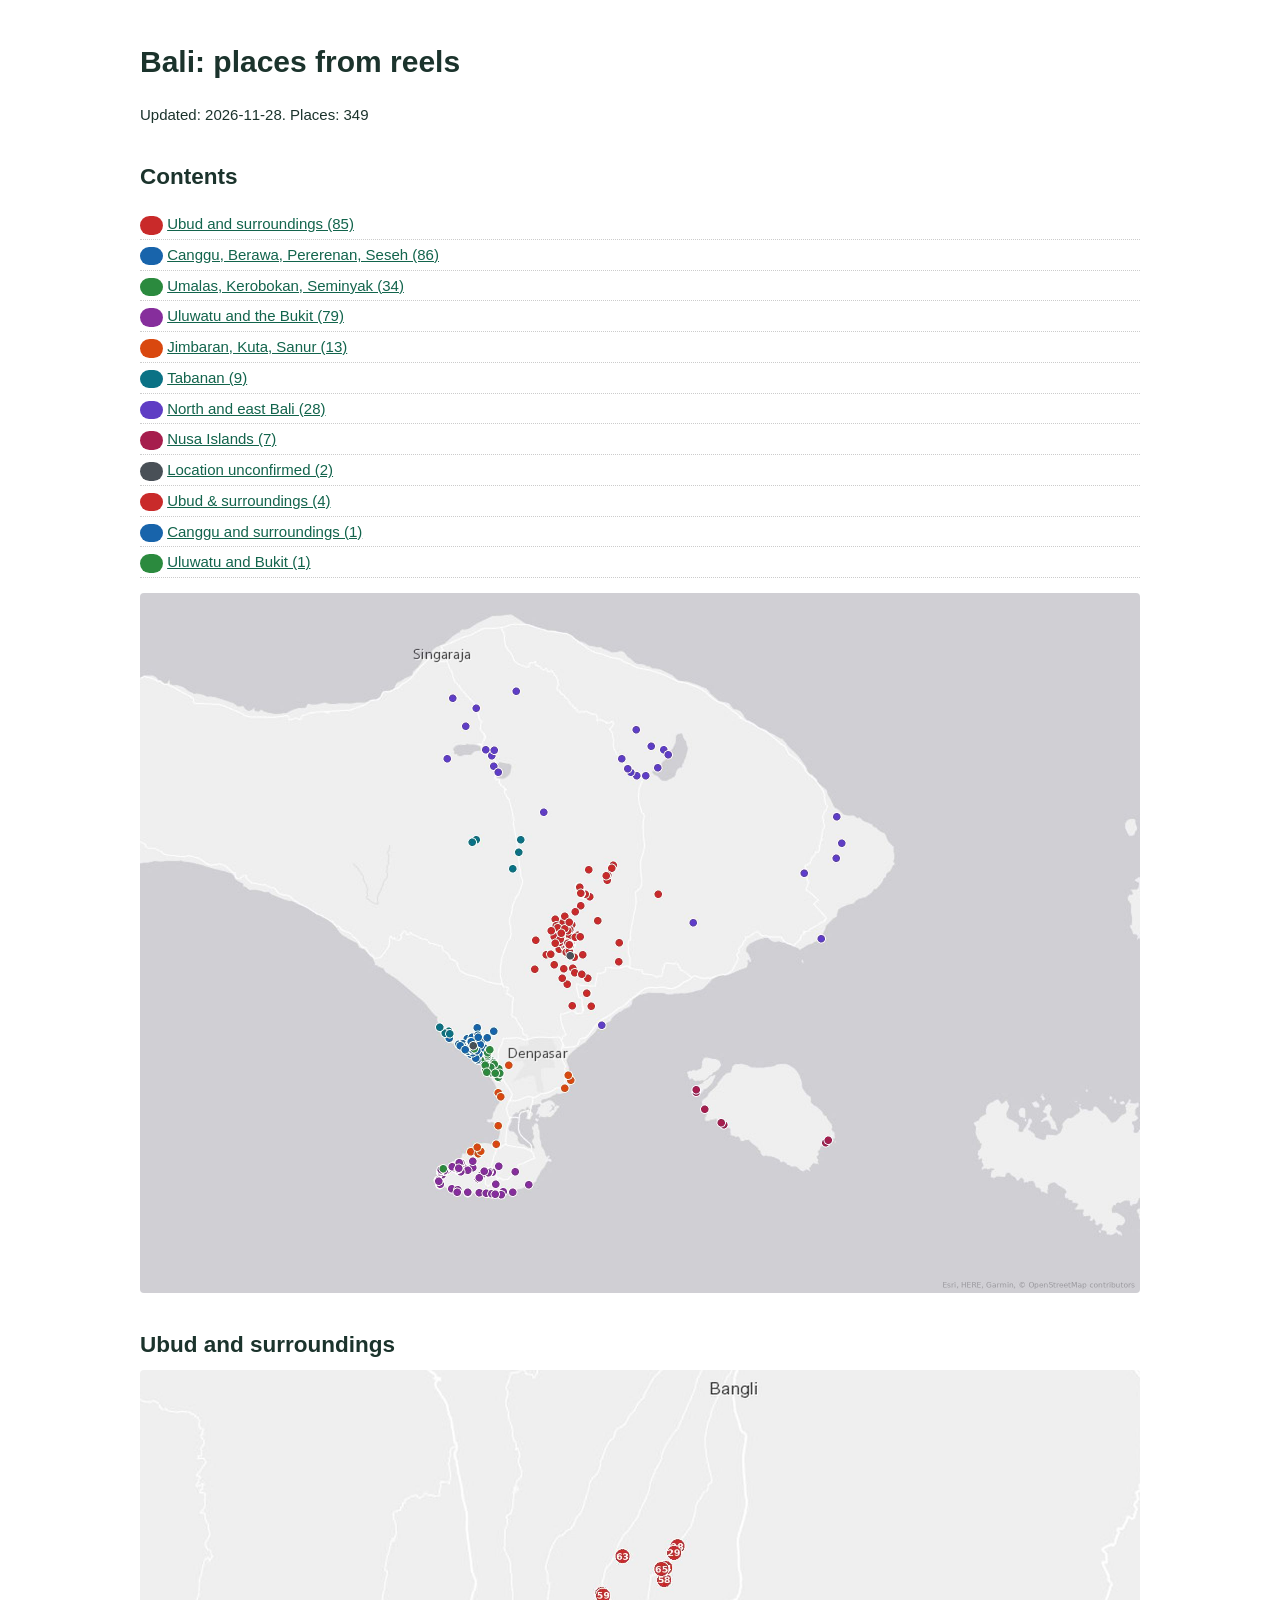
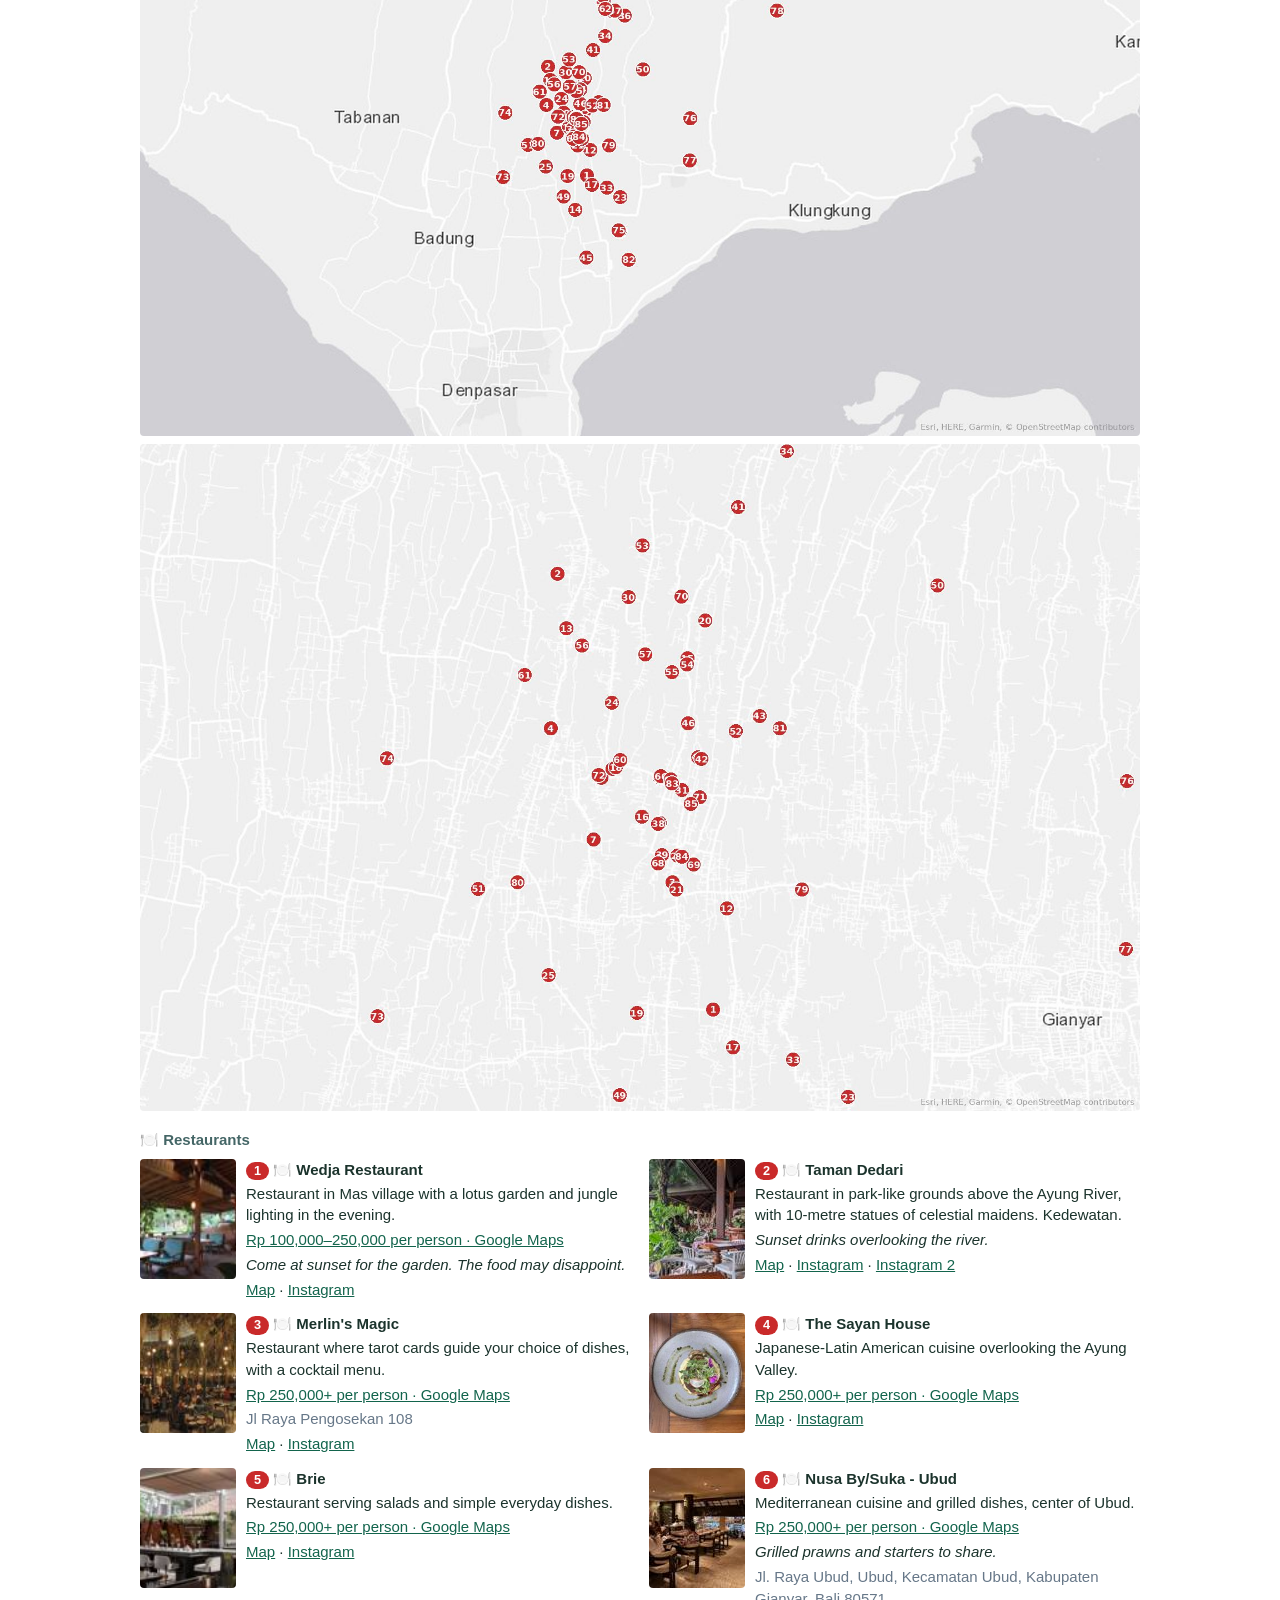
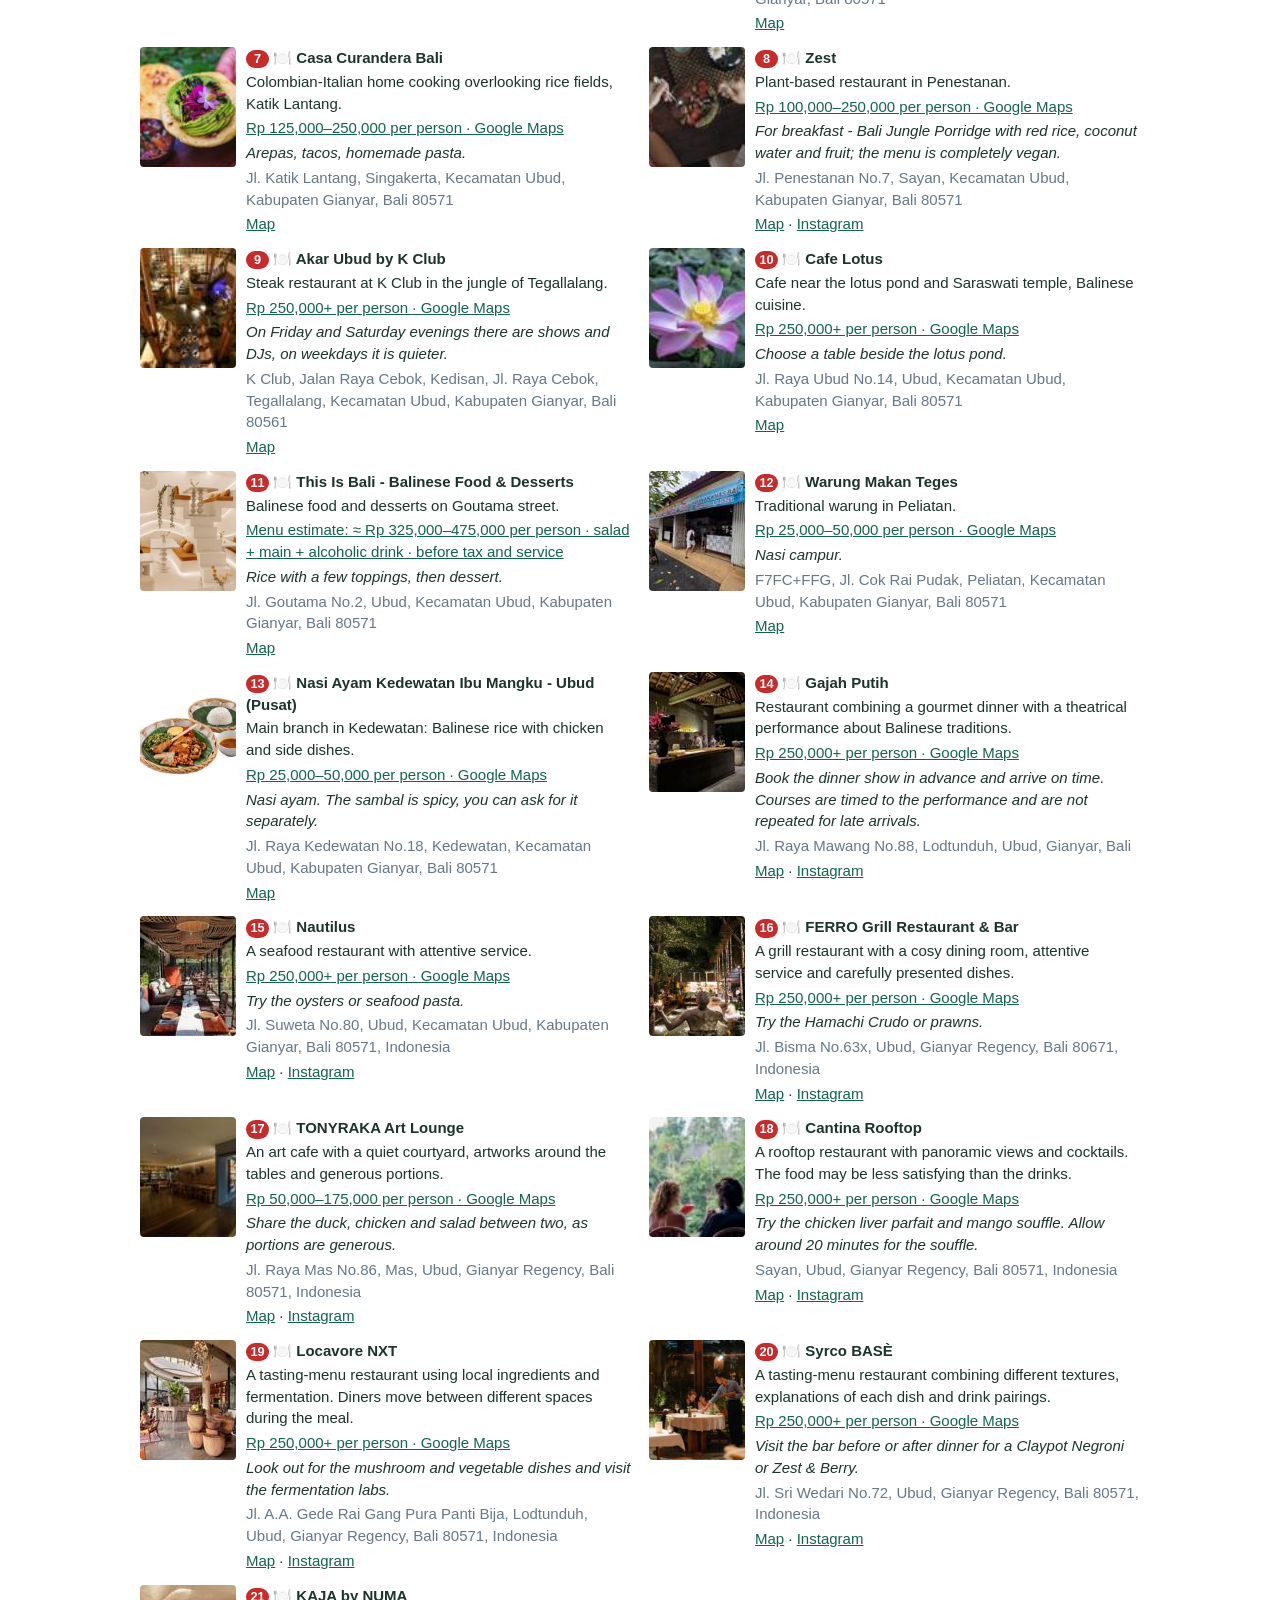
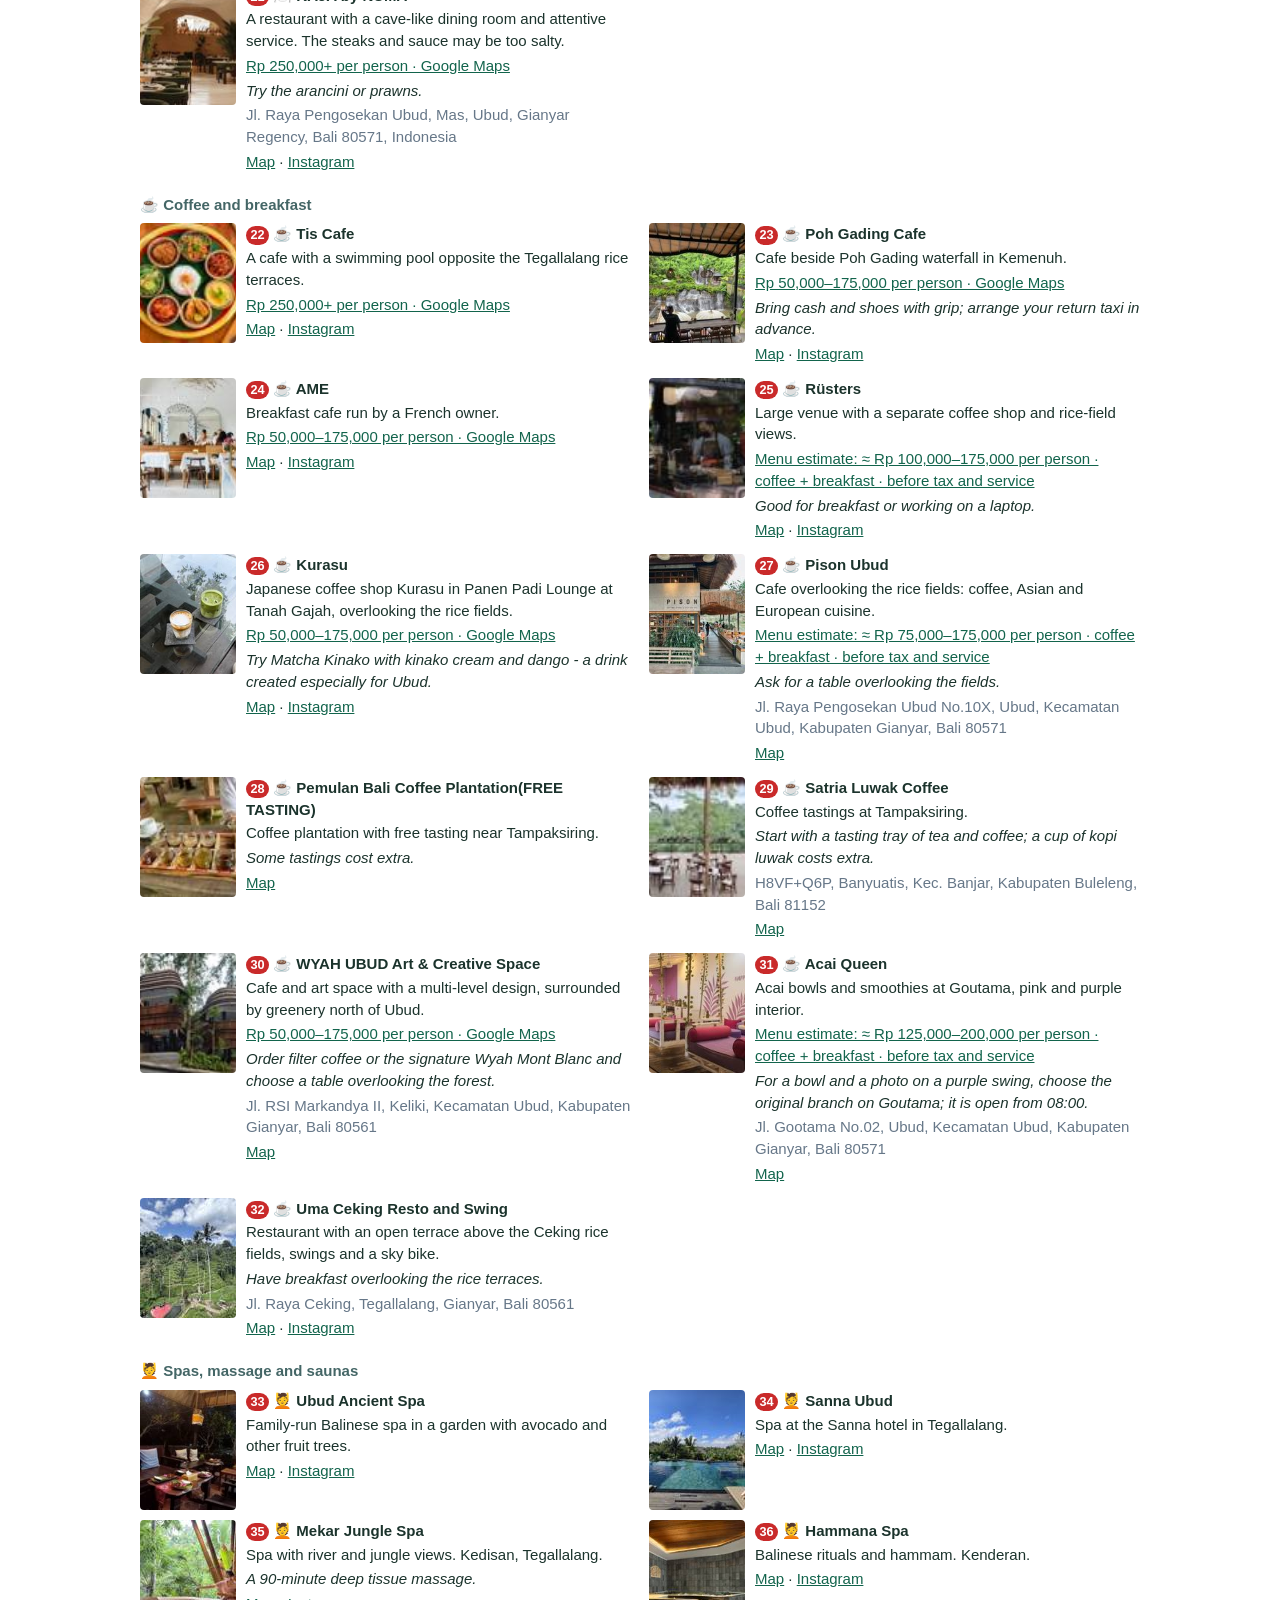
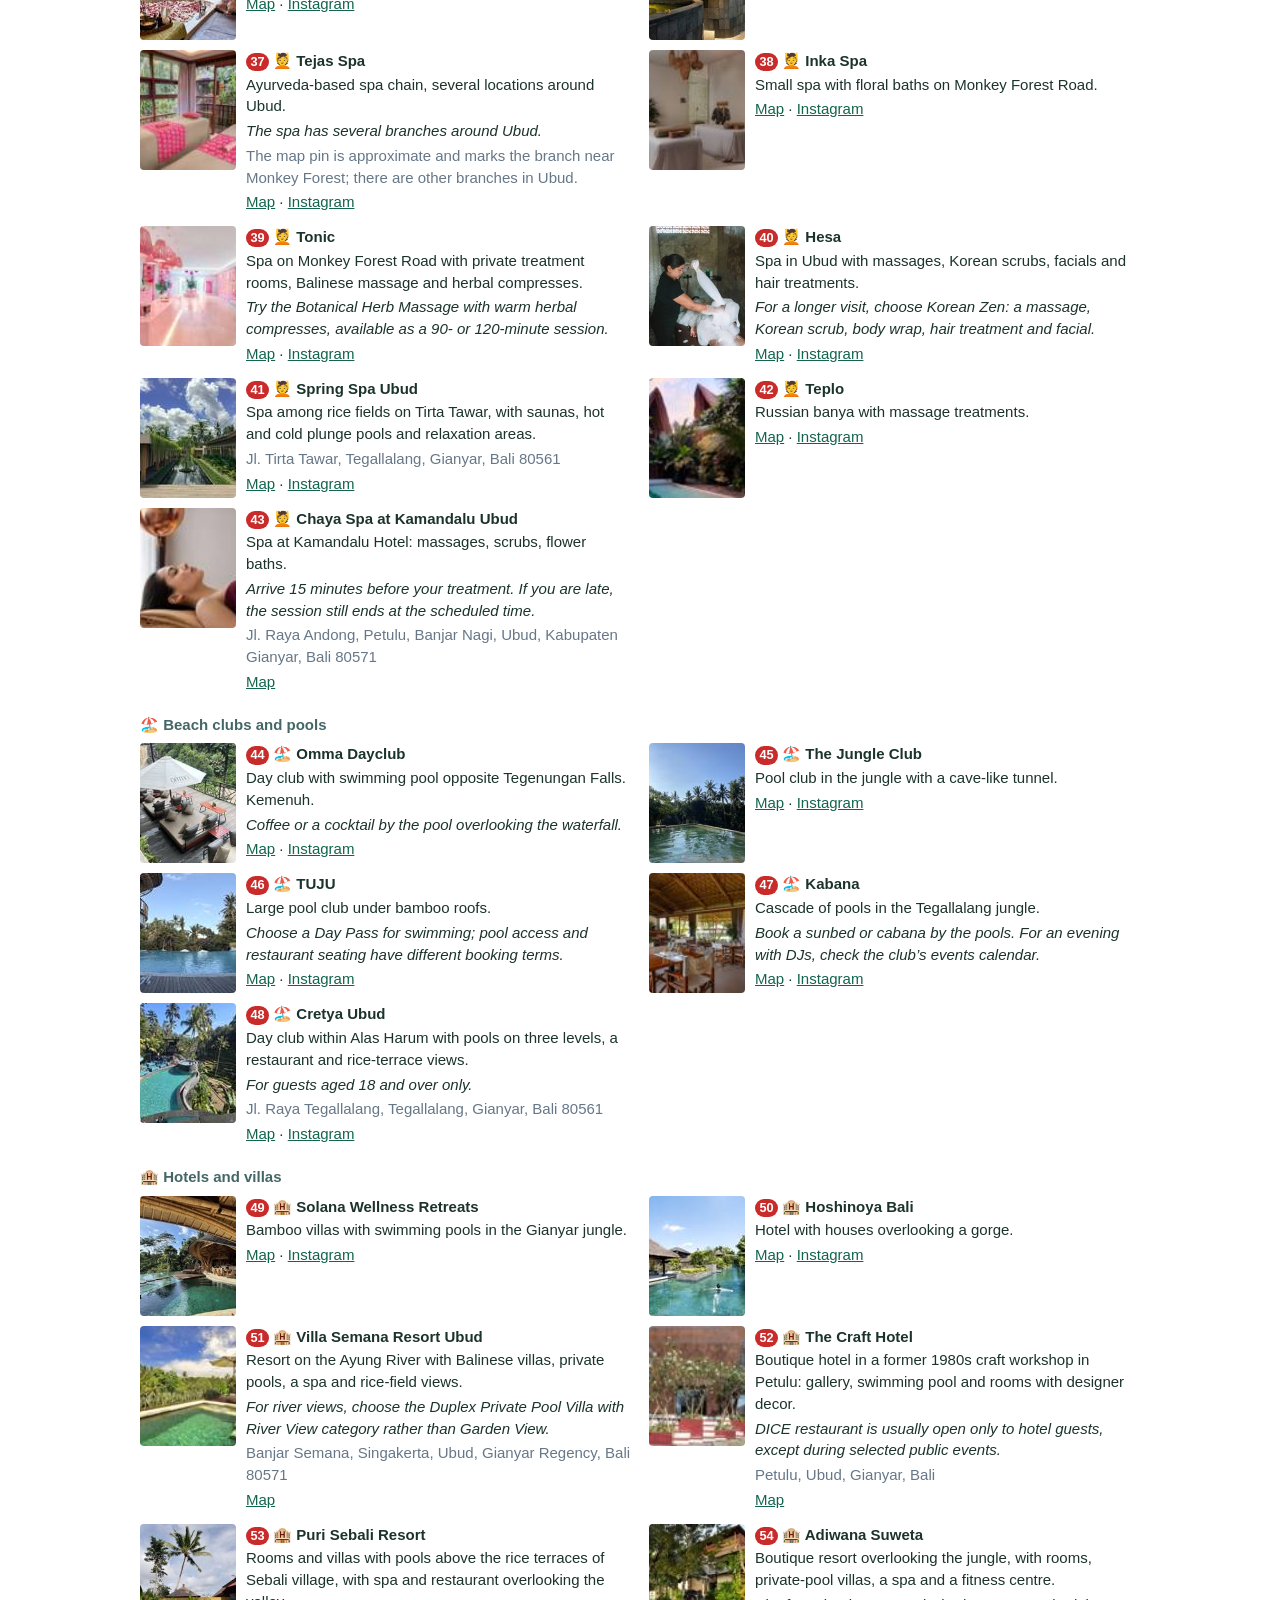
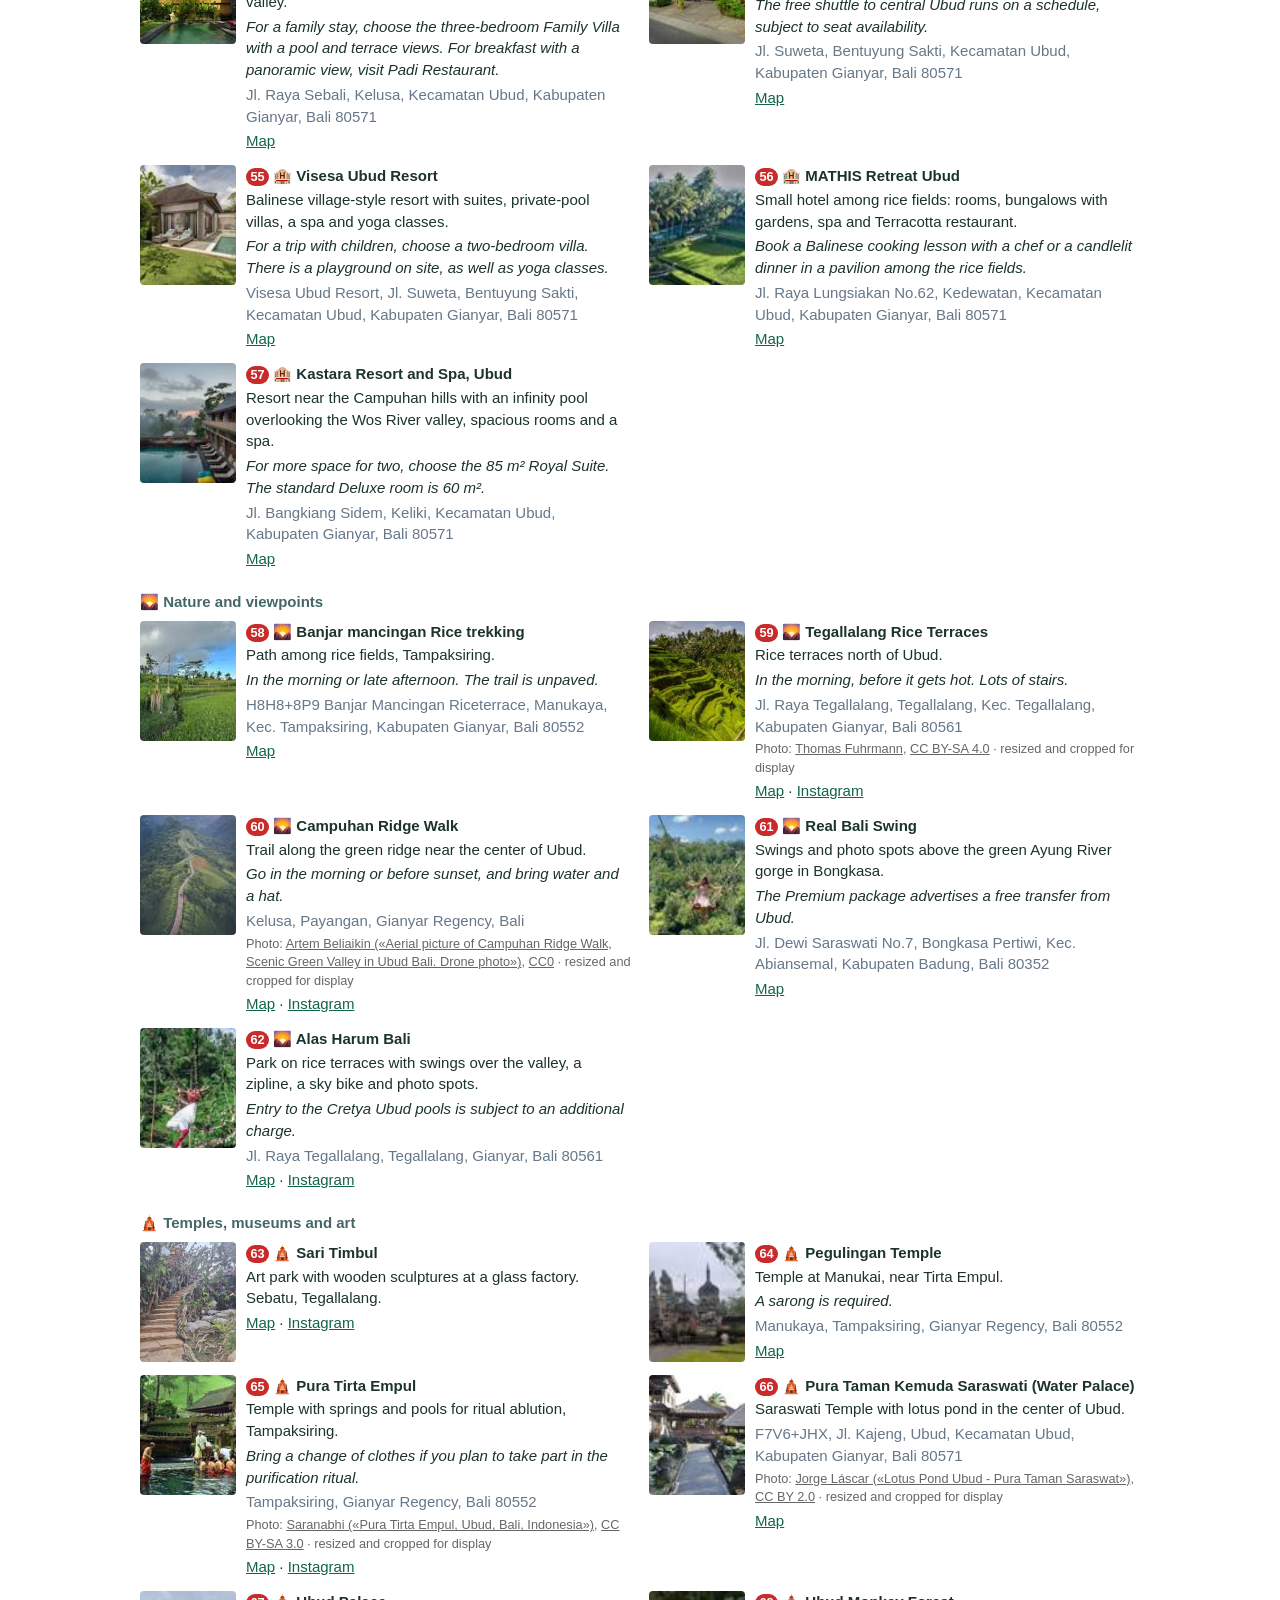
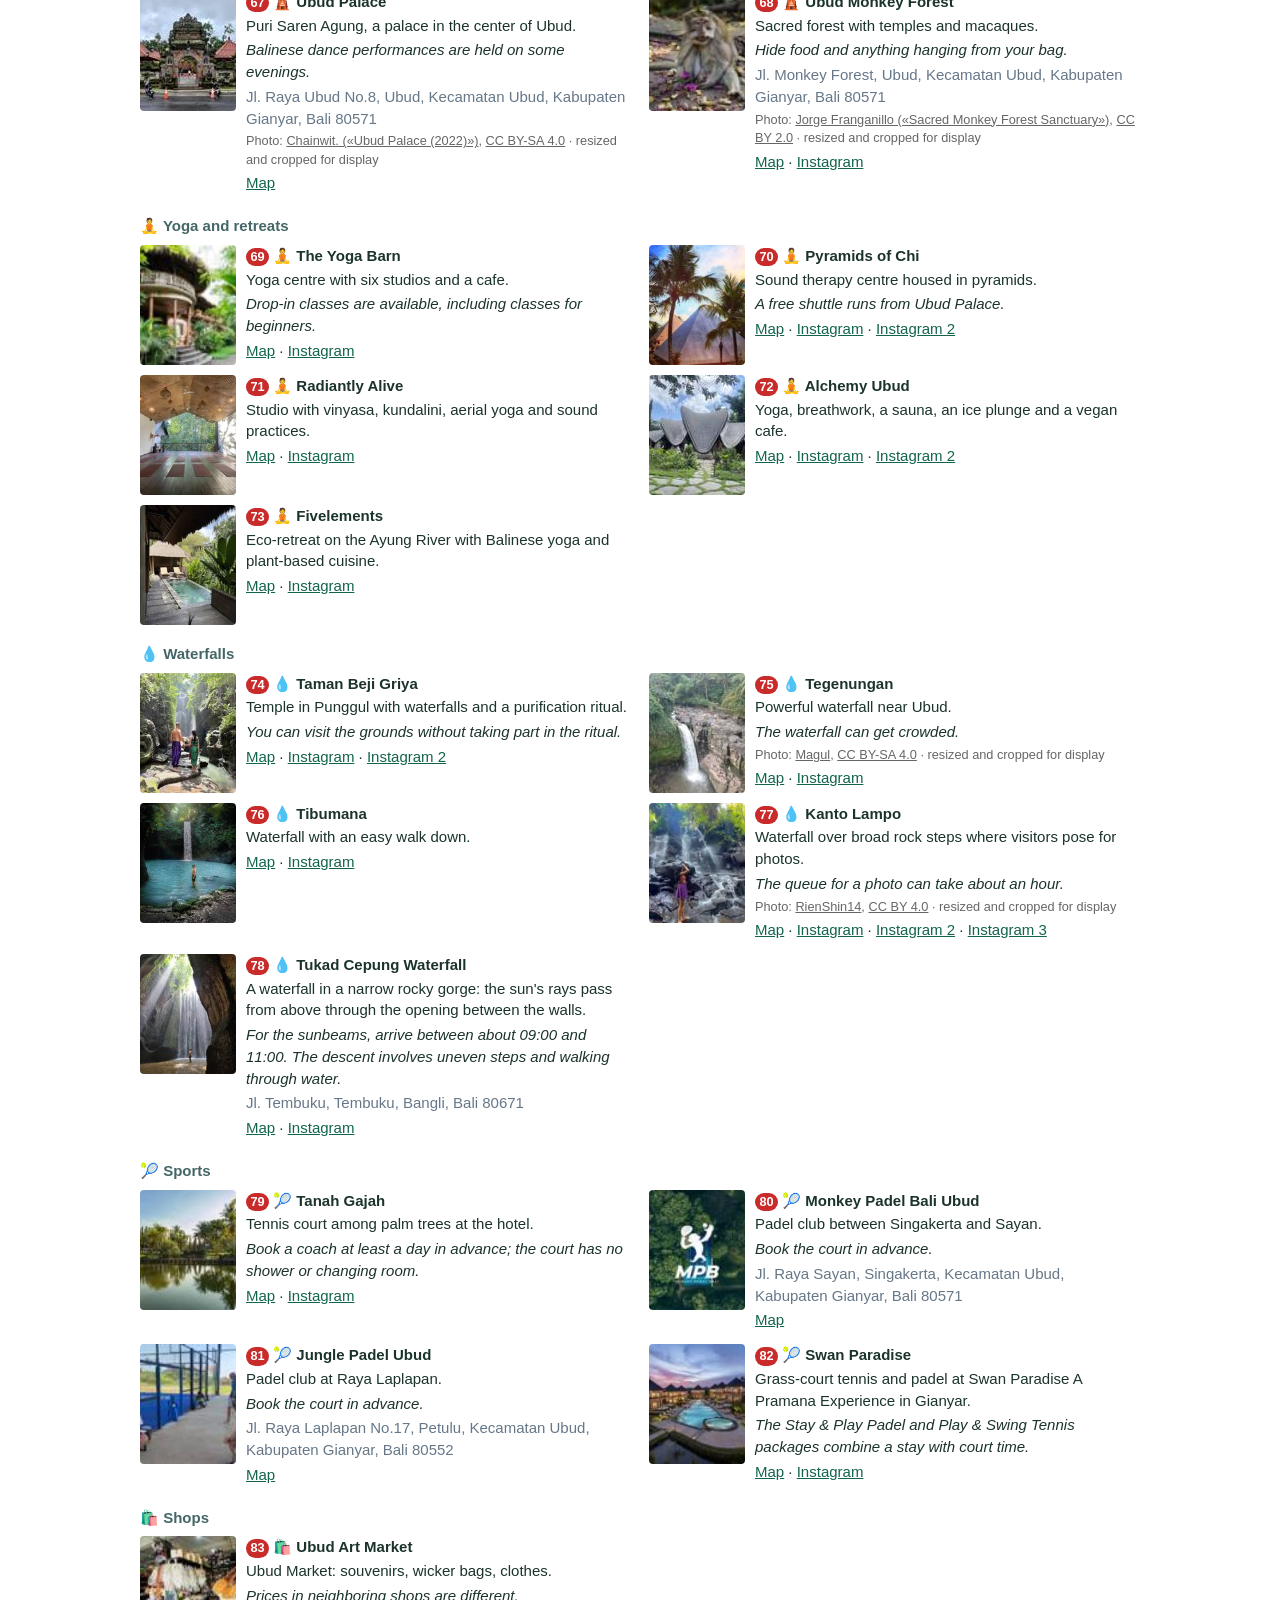
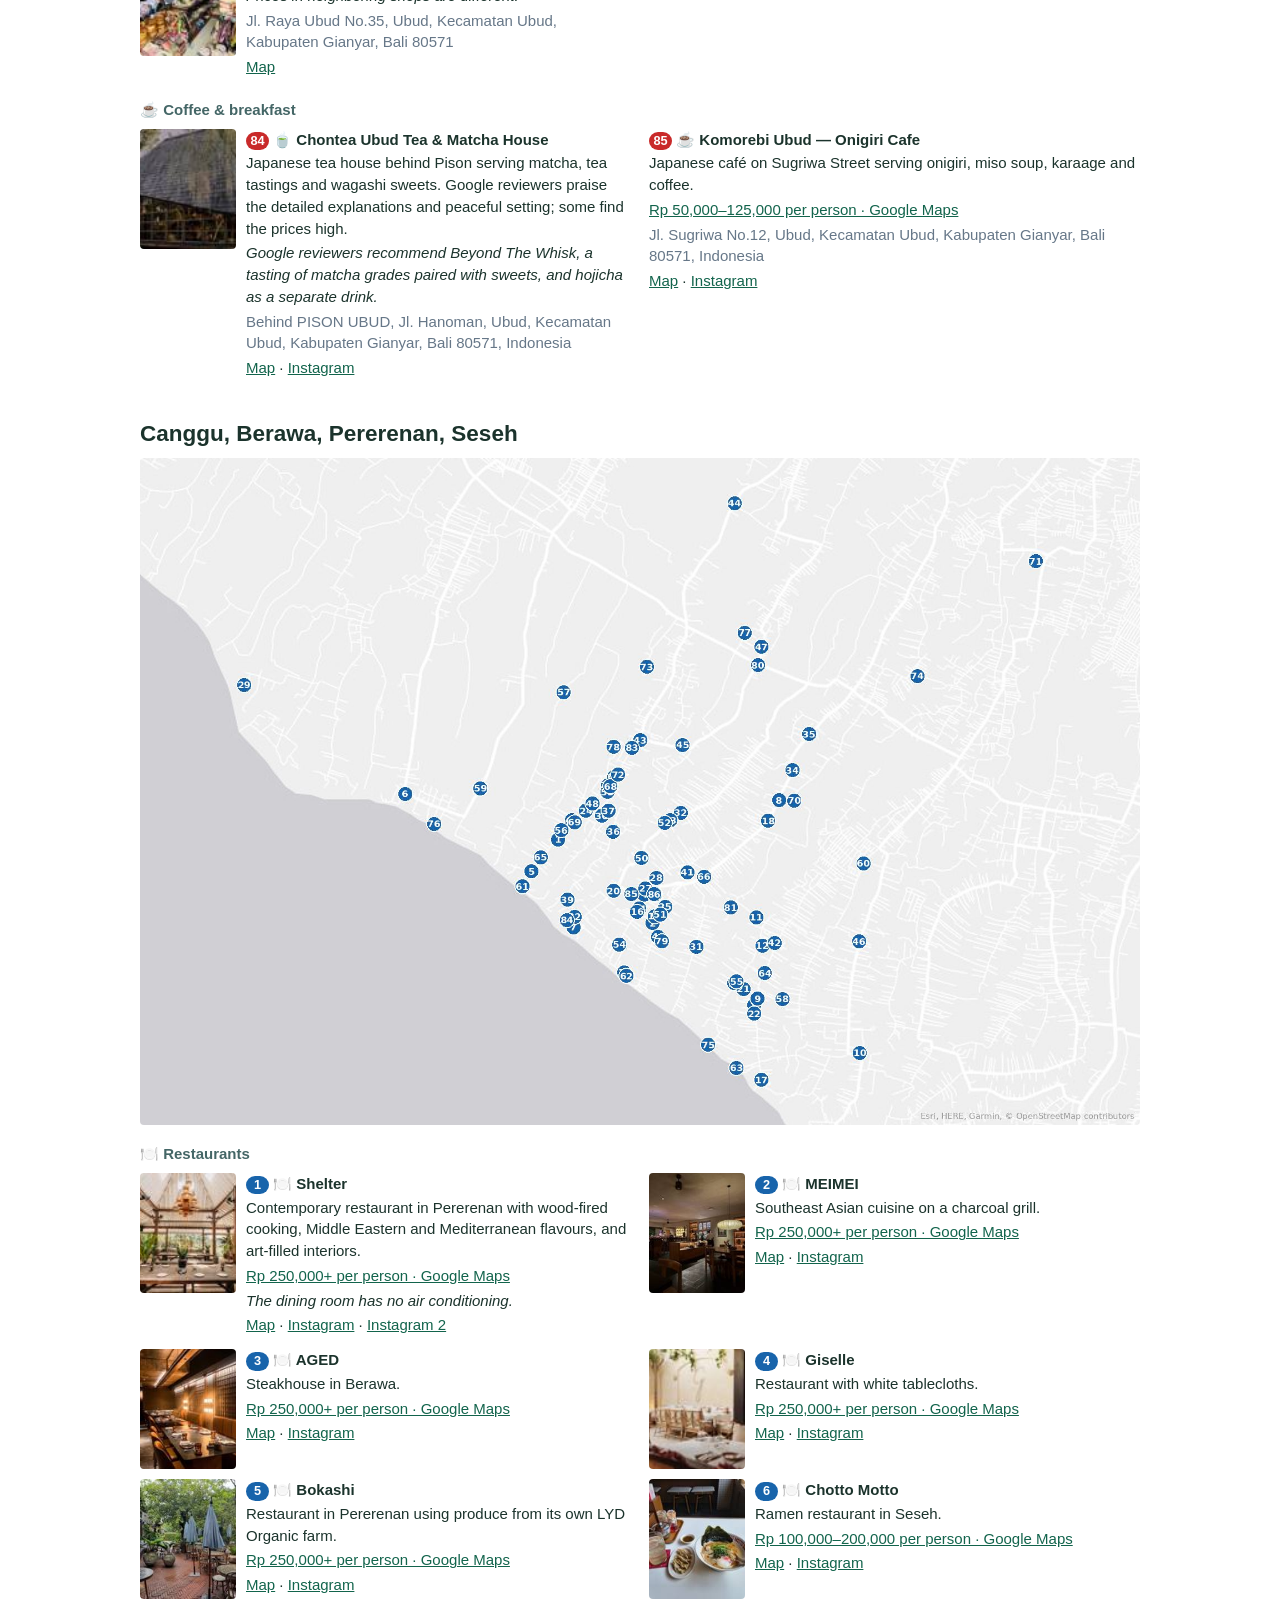
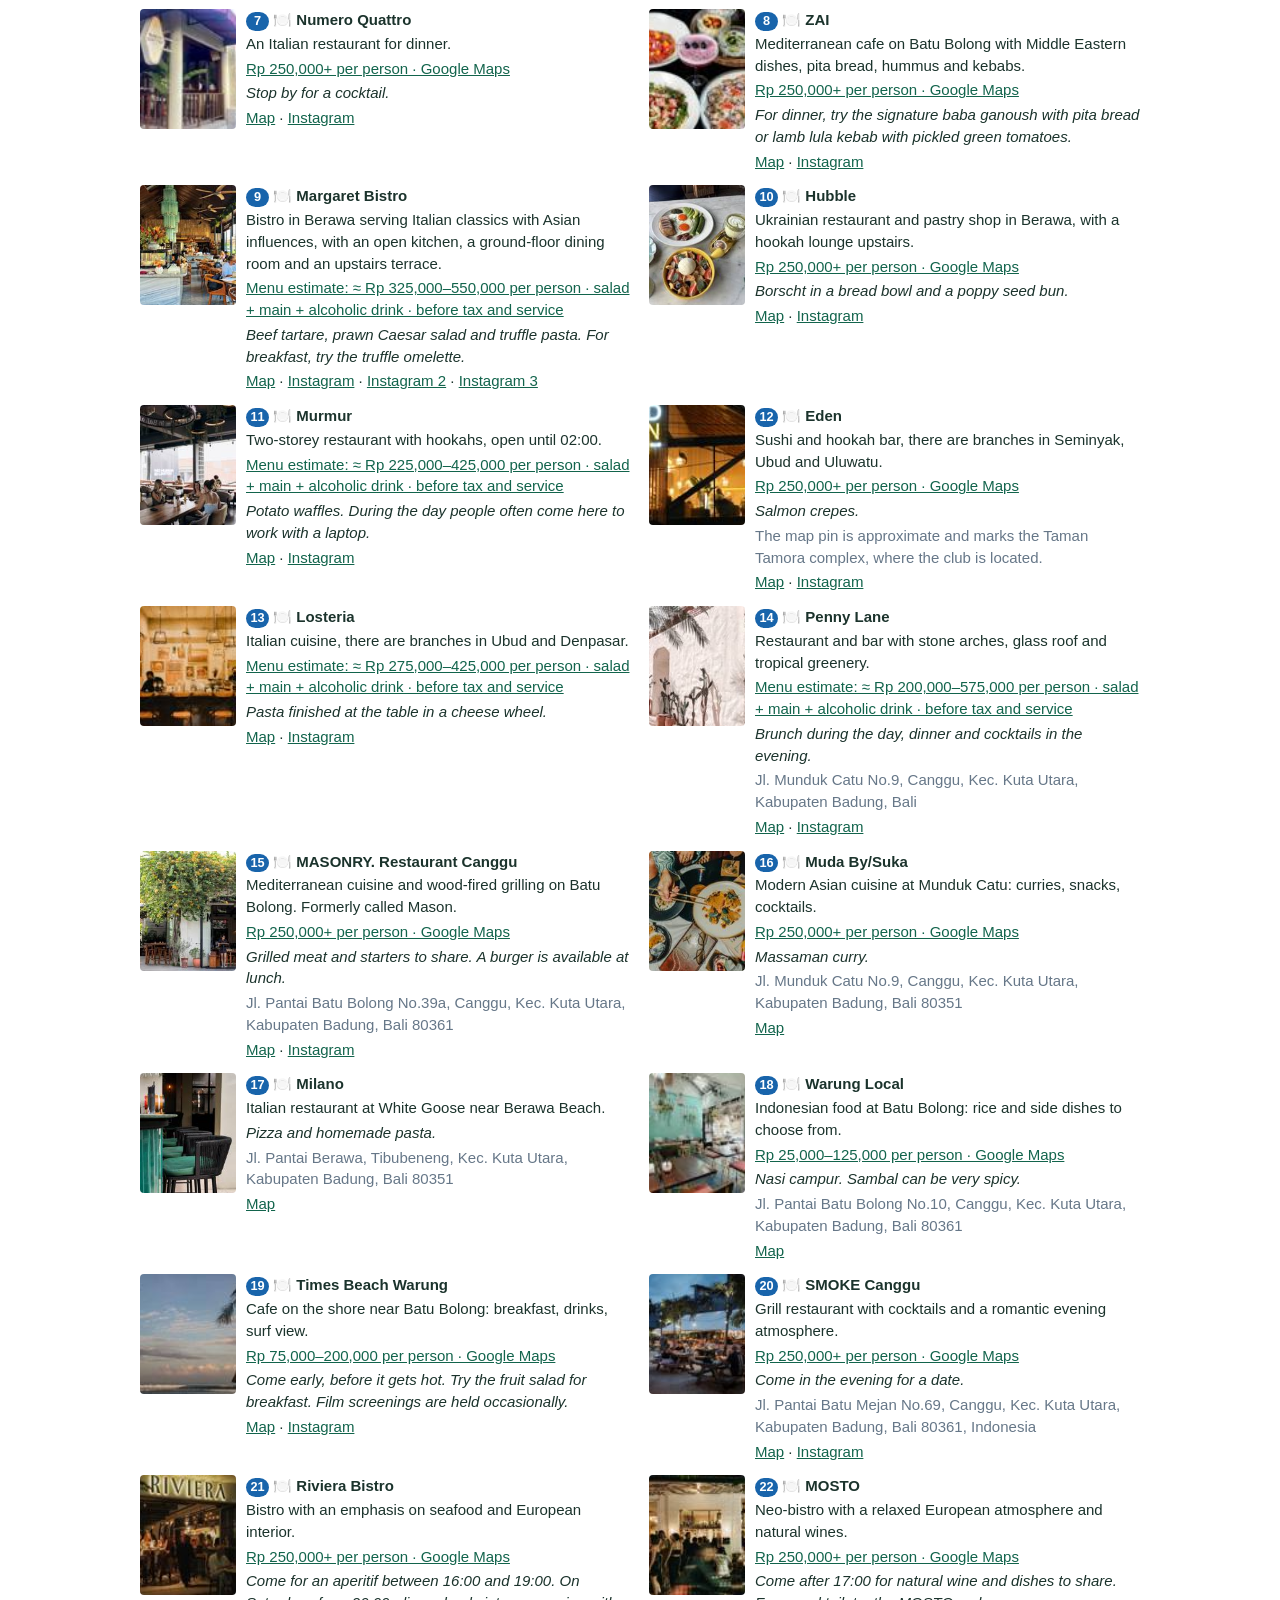
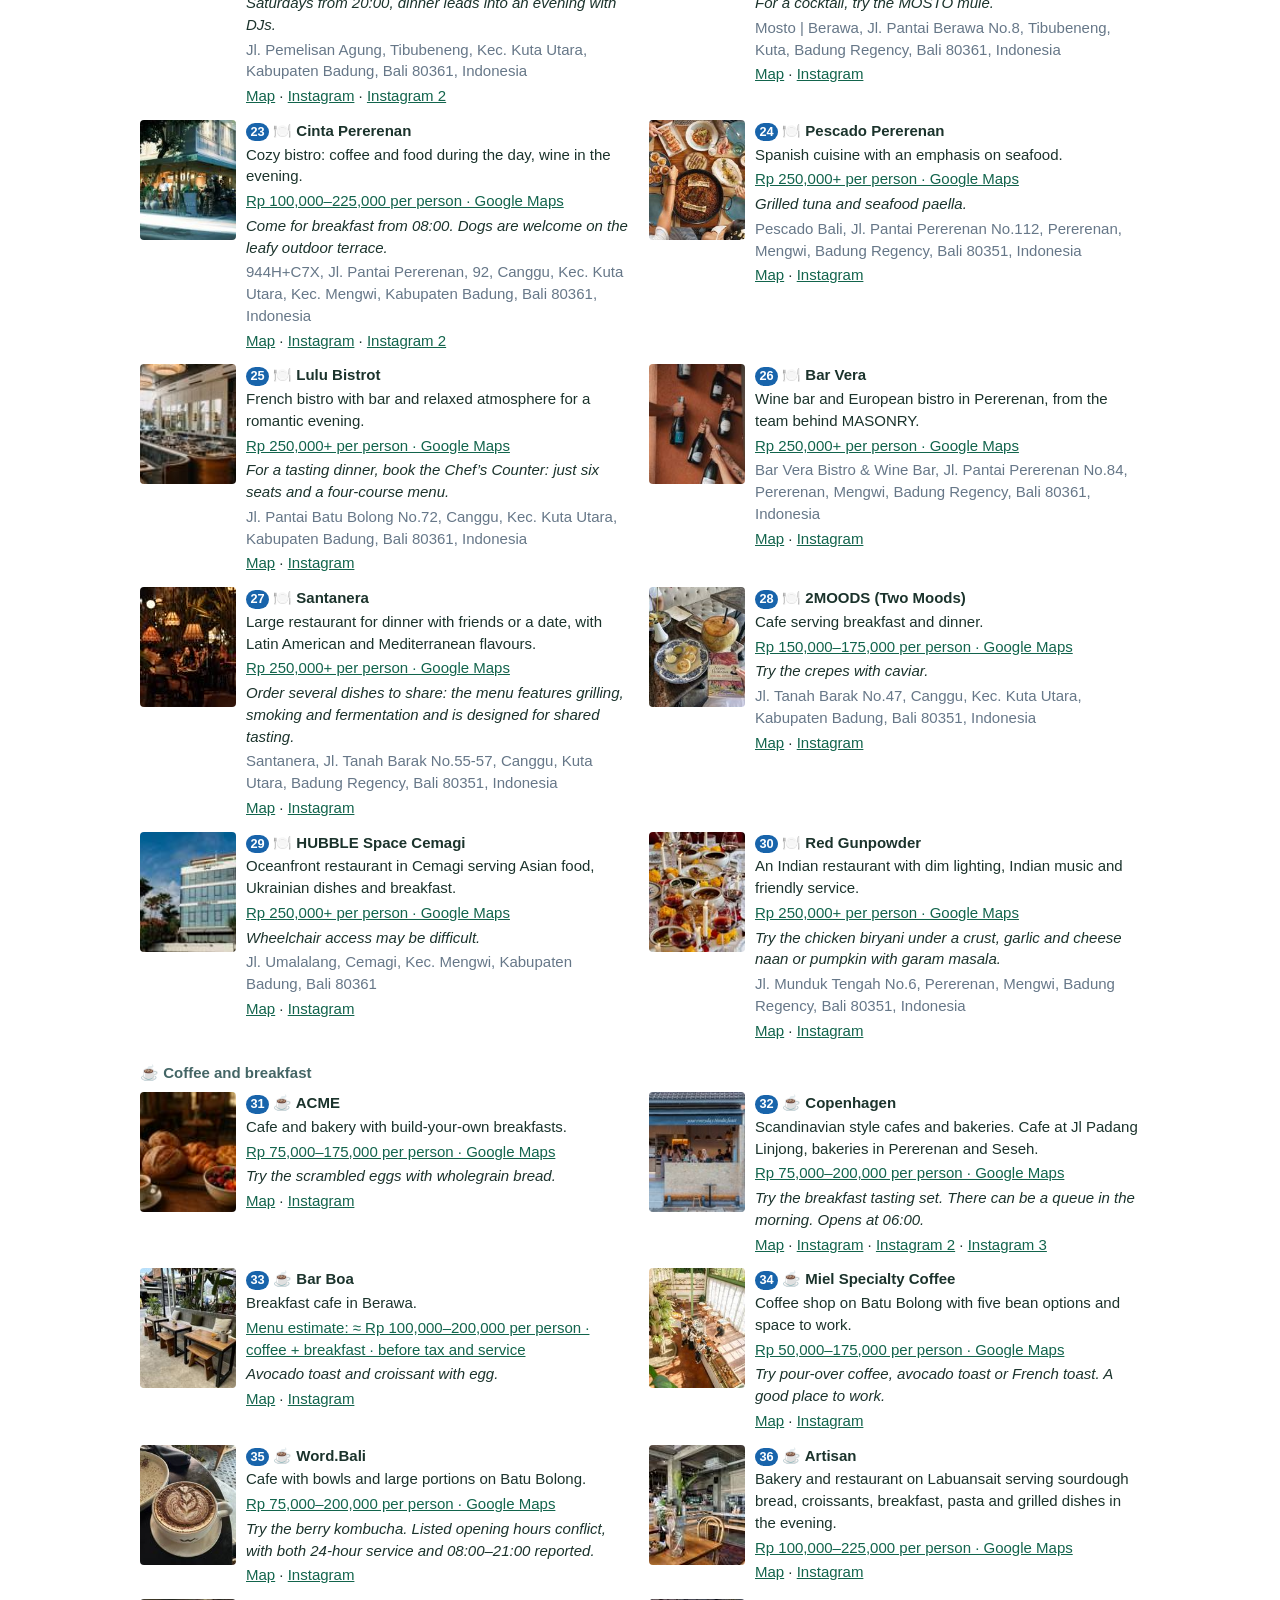
